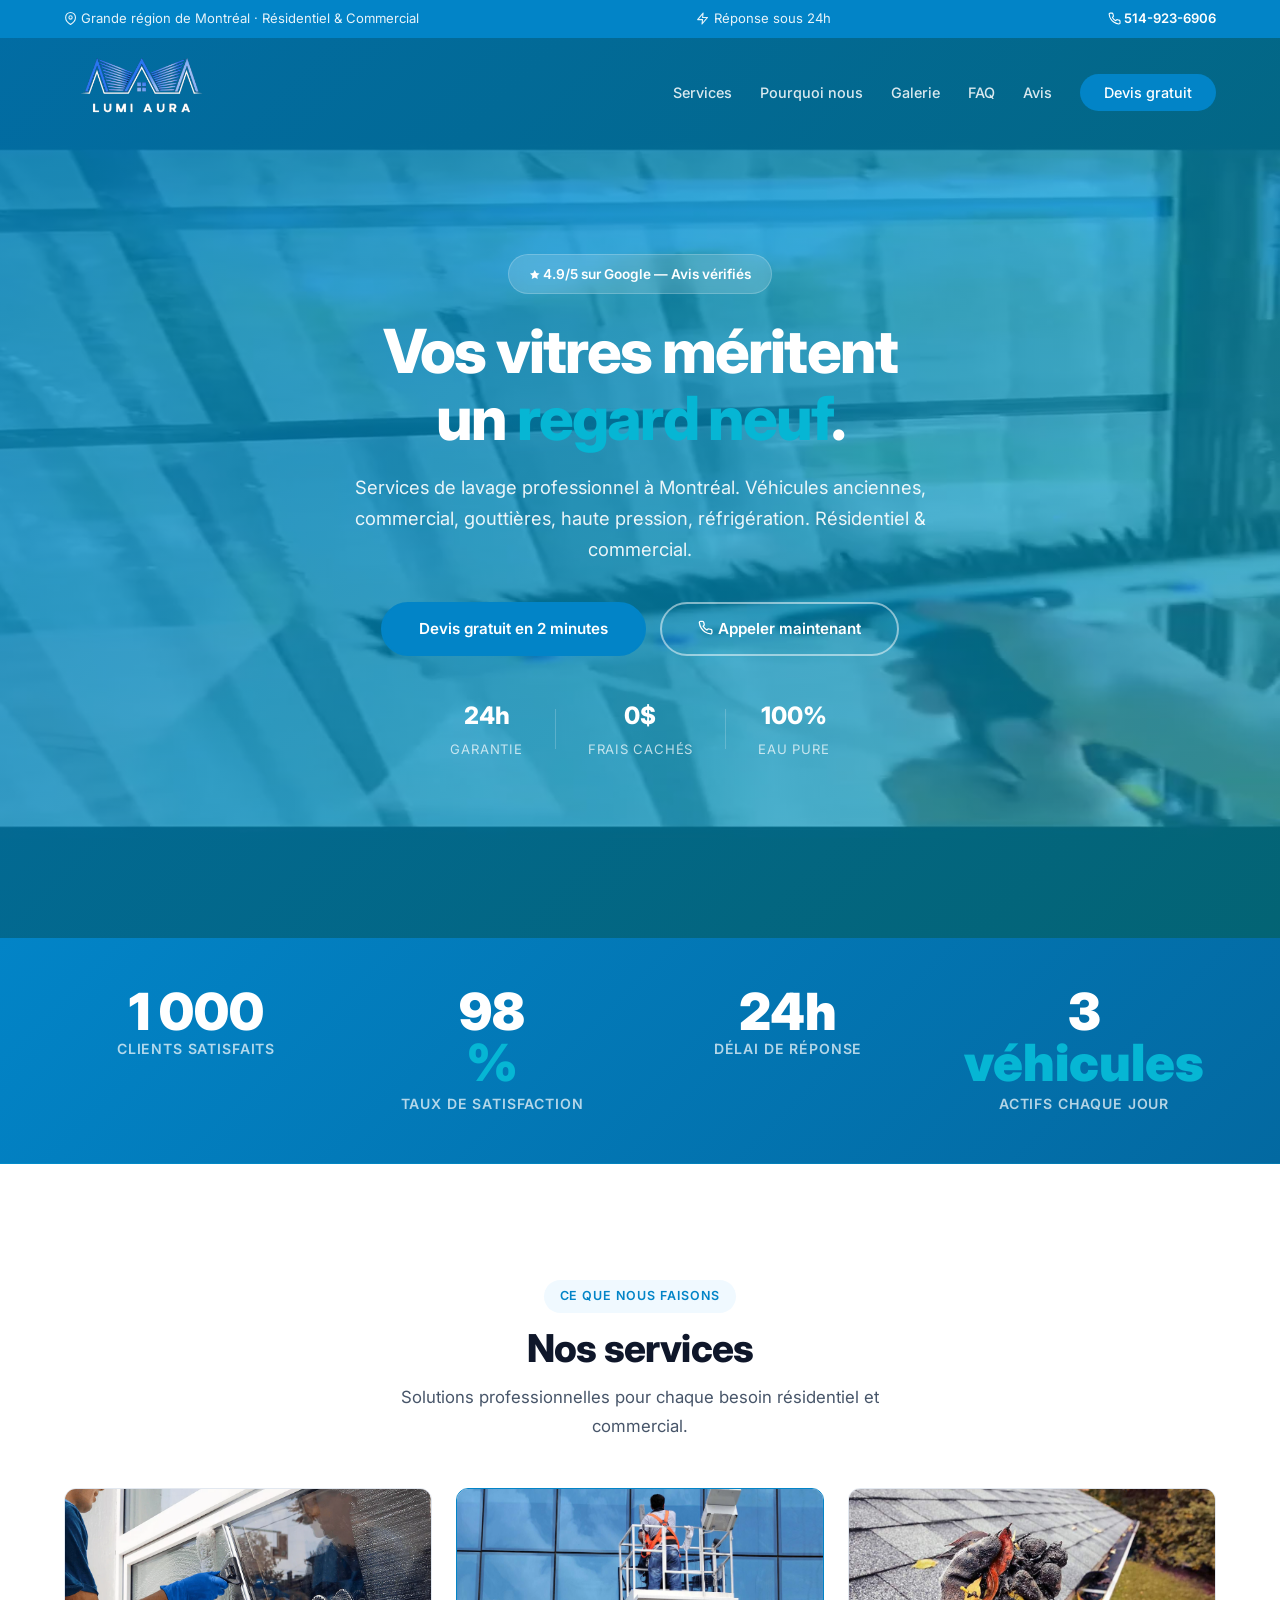
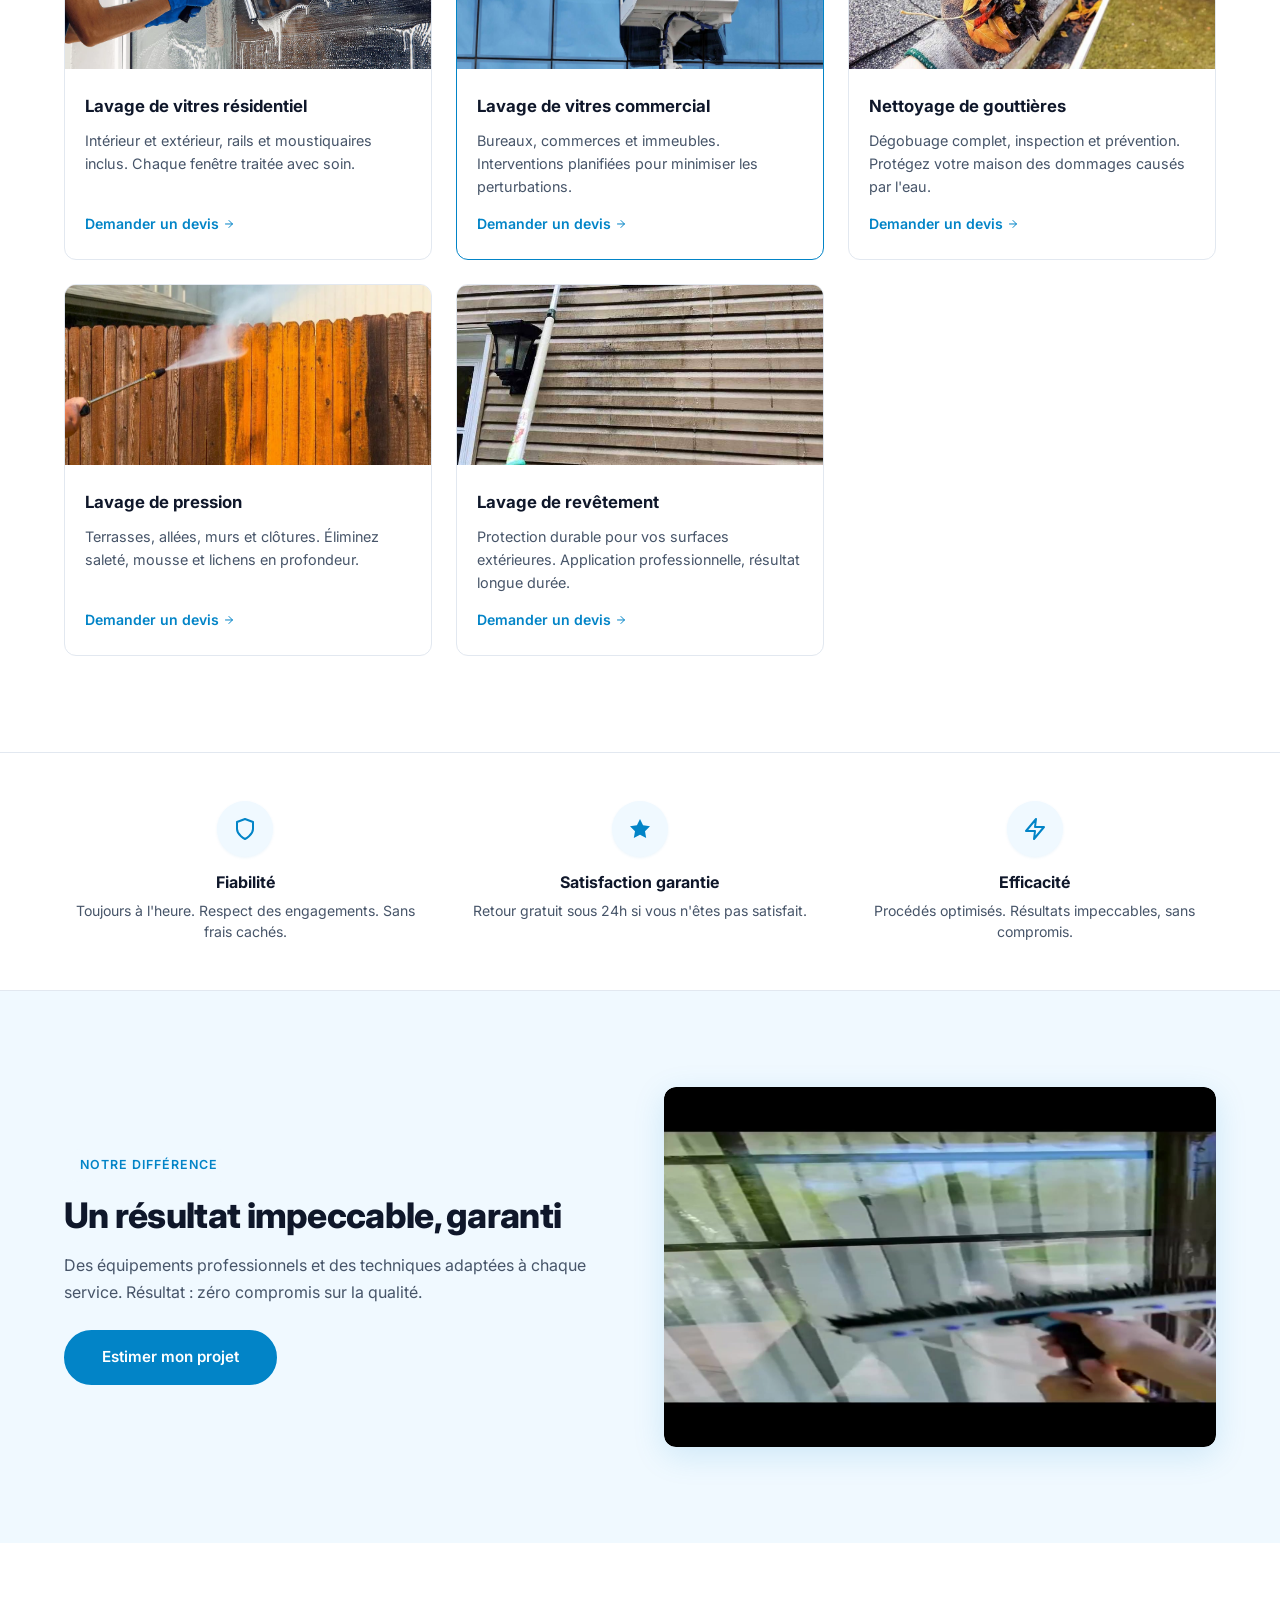
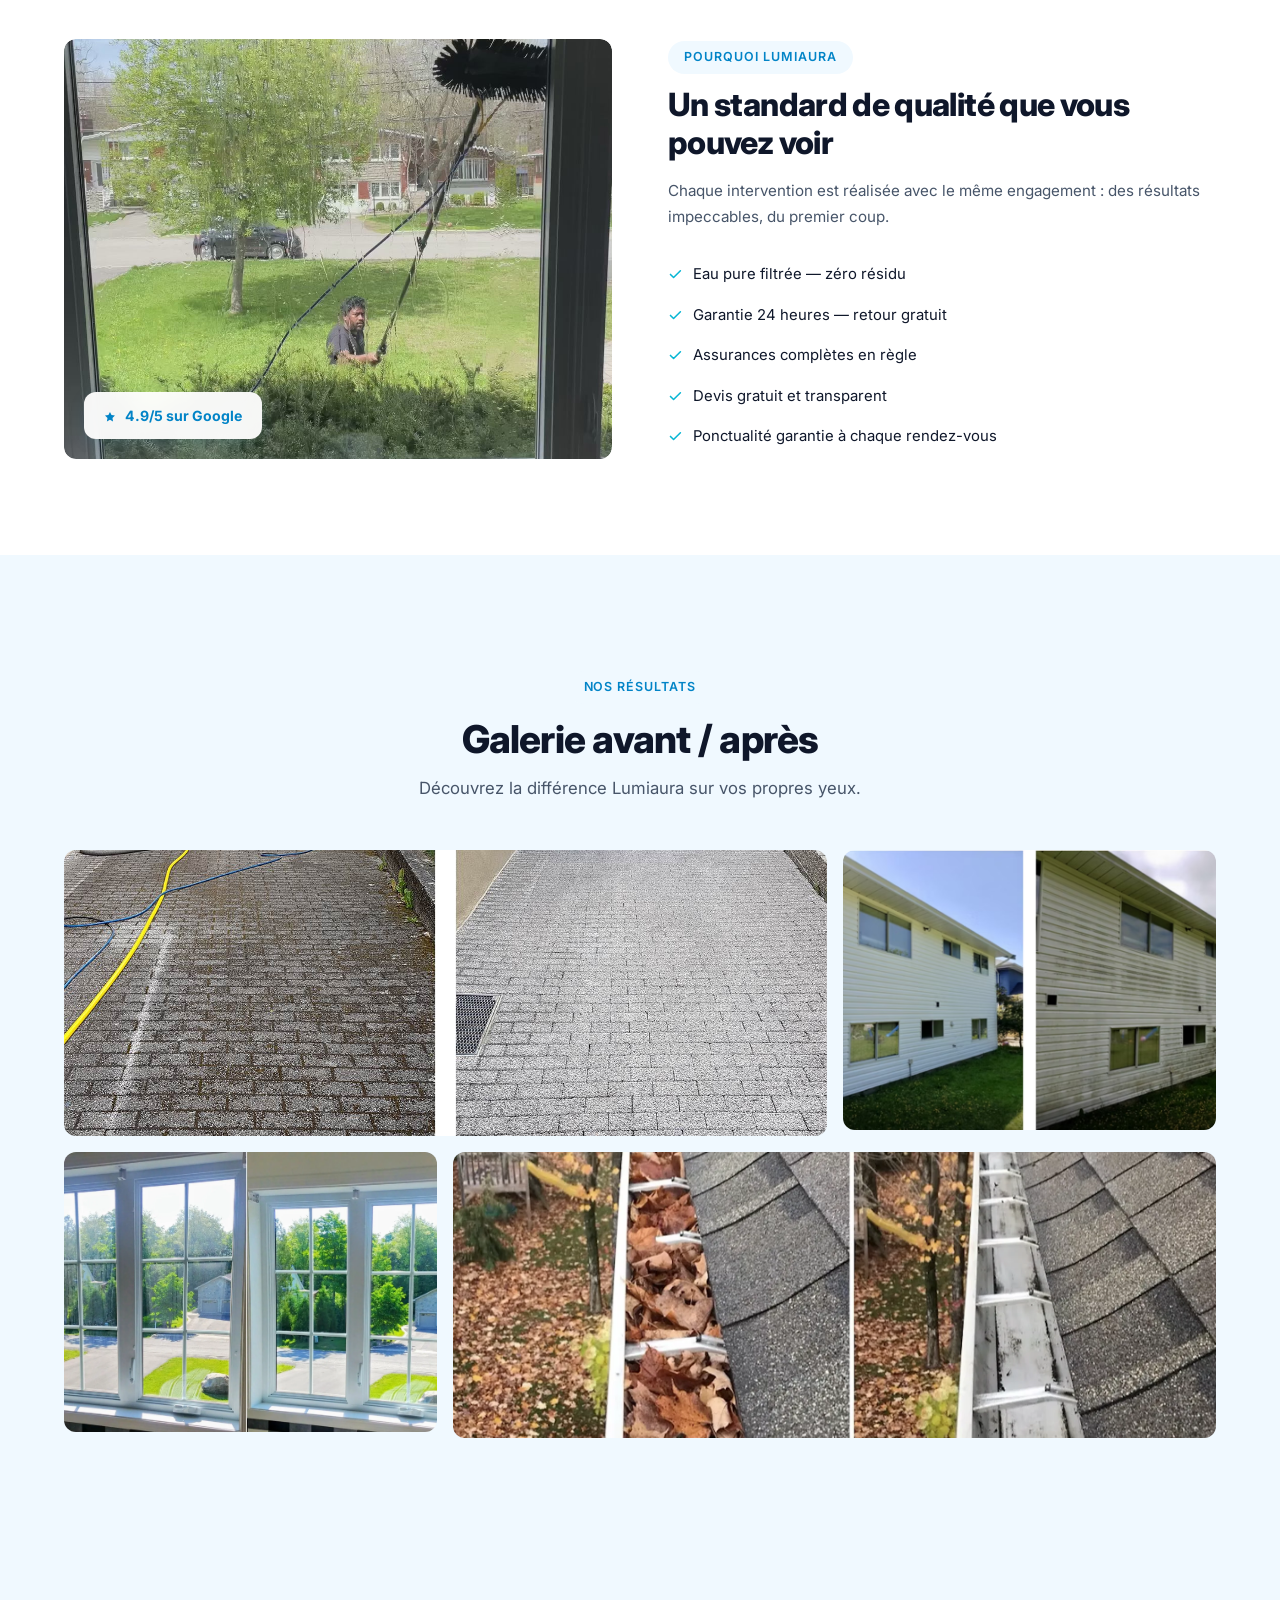
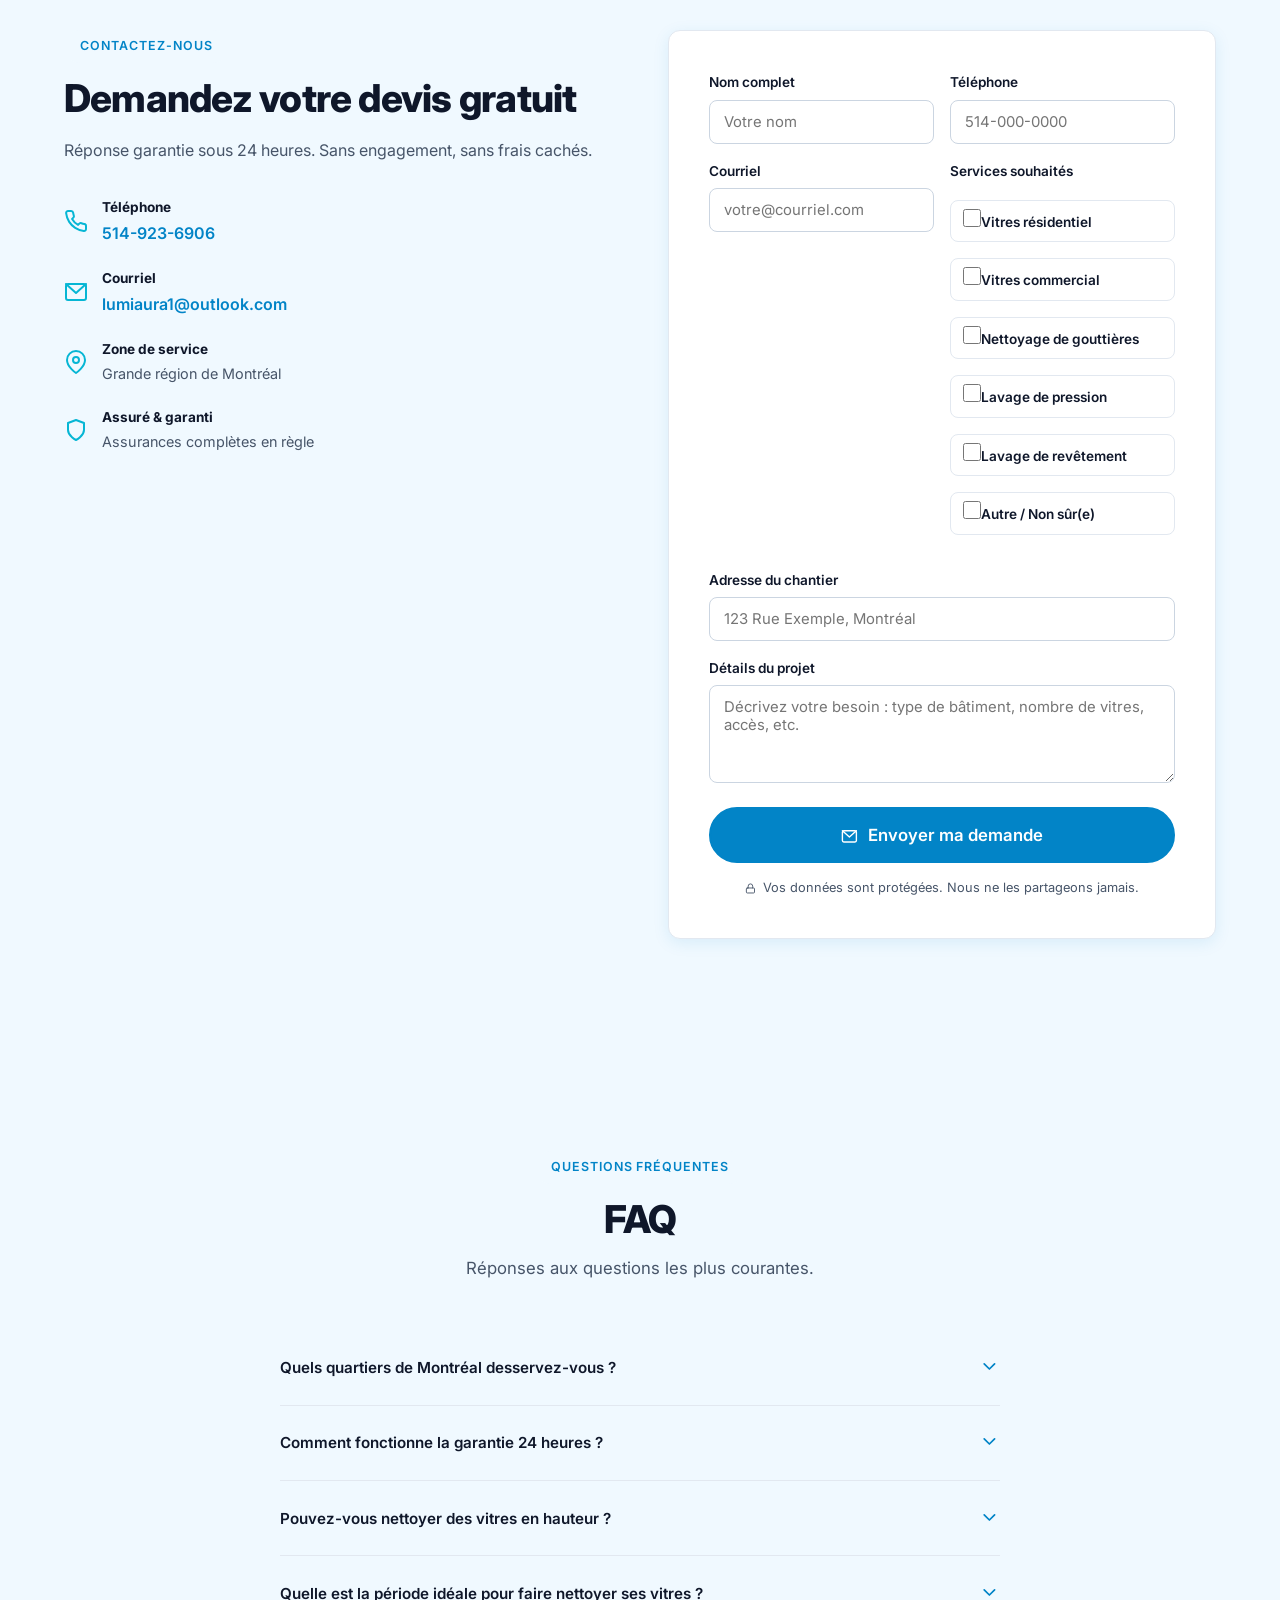
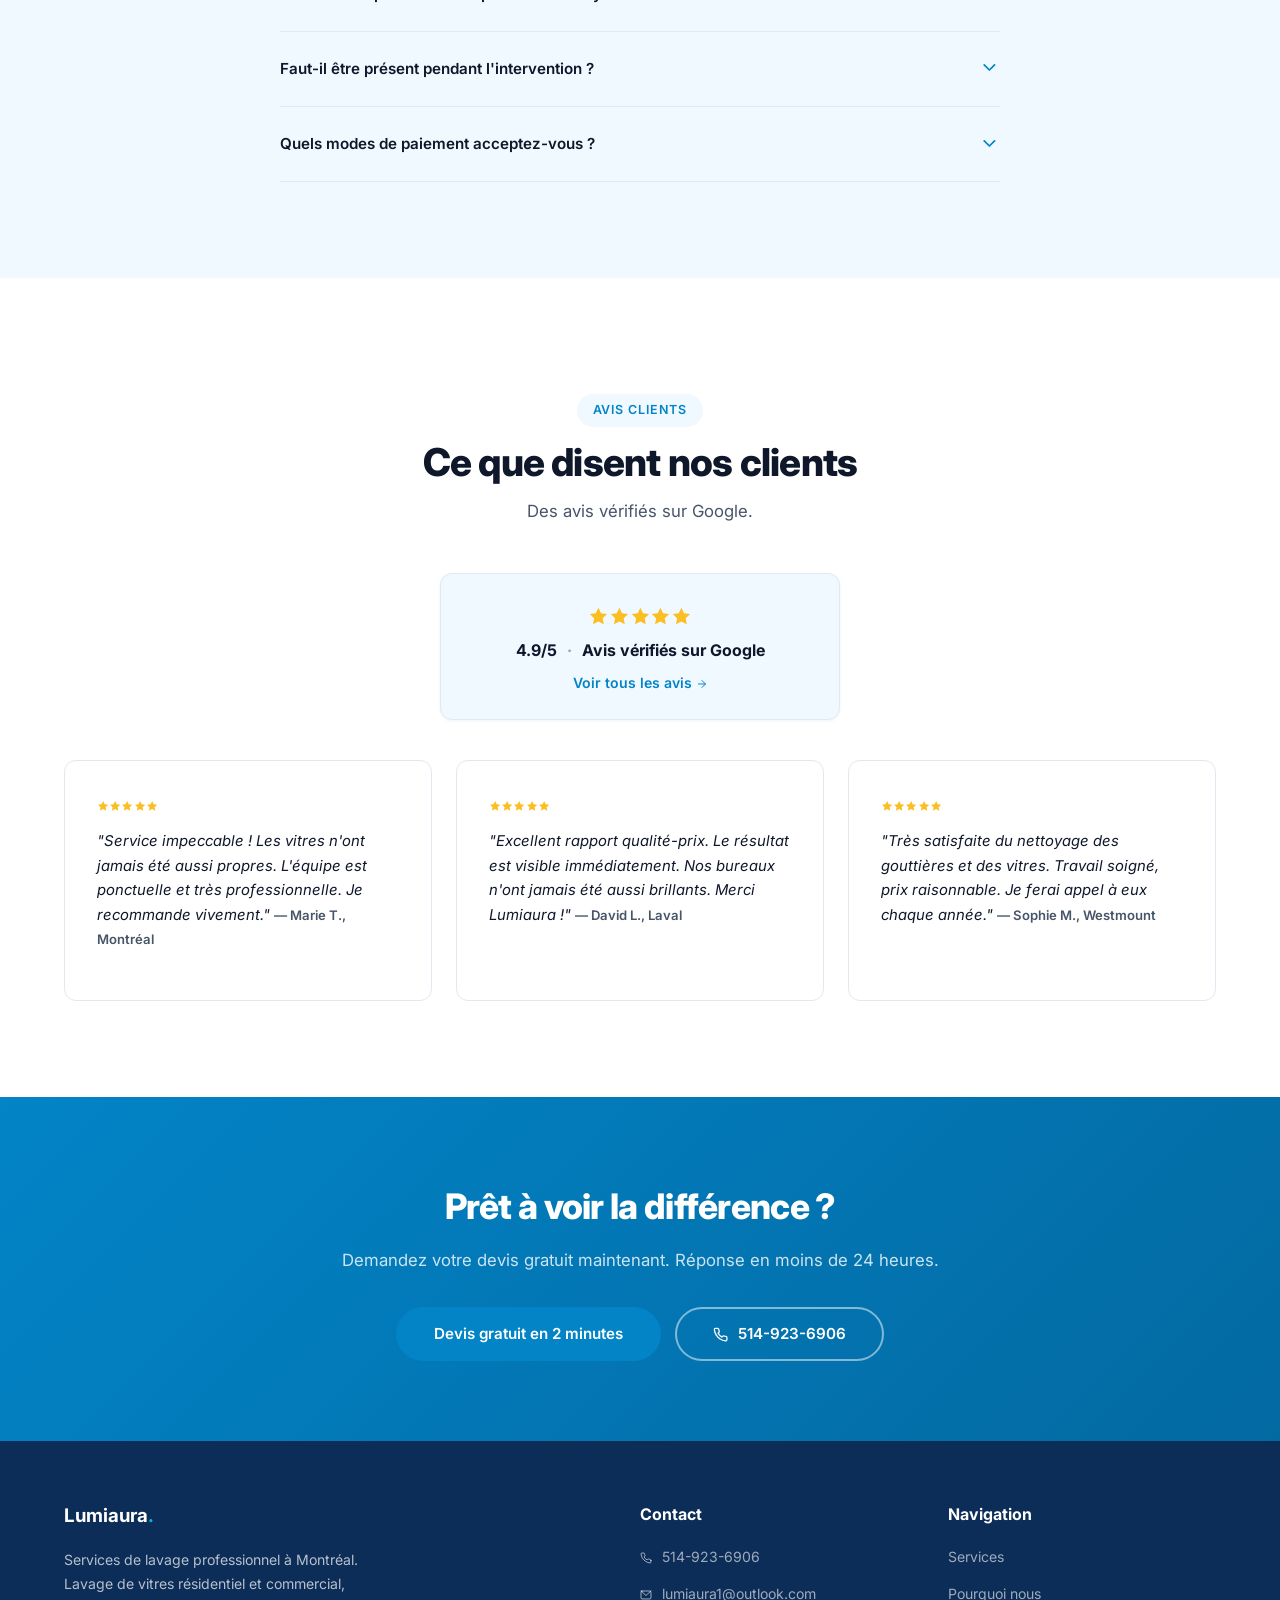
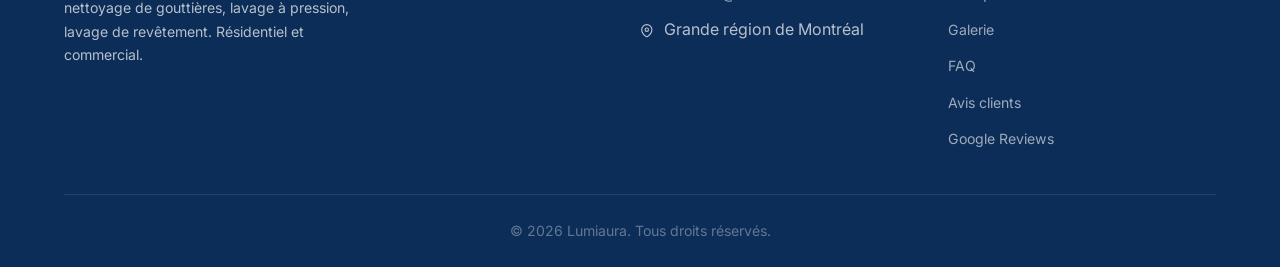
==== index.html @ d7652b9f "Version initiale du site Lumiaura - Site statique HTML/CSS/JS pour entreprise de lavage de vitres - " ====
<!DOCTYPE html>
<html lang="fr">
<head>
<meta charset="UTF-8">
<meta name="viewport" content="width=device-width,initial-scale=1.0">
<title>Lumiaura — Services de lavage professionnel | Montréal</title>
<meta name="description" content="Lumiaura: lavage de véhicules anciennes, véhicule commercial, nettoyage de gouttières, haute pression et réfrigération à Montréal. Devis gratuit. Garantie 24h.">
<link rel="canonical" href="https://lumiaura.ca/">
<meta property="og:title" content="Lumiaura — Services de lavage professionnel à Montréal">
<meta property="og:description" content="Véhicules anciennes, commercial, gouttières, haute pression, réfrigération. Devis gratuit.">
<meta property="og:type" content="website">
<meta property="og:url" content="https://lumiaura.ca/">
<link rel="preconnect" href="https://fonts.googleapis.com"><link rel="preconnect" href="https://fonts.gstatic.com" crossorigin>
<link href="https://fonts.googleapis.com/css2?family=Inter:wght@400;500;600;700;800;900&display=swap" rel="stylesheet">
<link rel="stylesheet" href="assets/css/style.css">
<script type="application/ld+json">{"@context":"https://schema.org","@type":"LocalBusiness","name":"Lumiaura","description":"Lavage de vitres, nettoyage gouttières, haute pression à Montréal.","url":"https://lumiaura.ca","telephone":"+1-514-923-6906","email":"lumiaura1@outlook.com","areaServed":{"@type":"City","name":"Montréal"},"priceRange":"$$","address":{"@type":"PostalAddress","addressLocality":"Montréal","addressRegion":"QC","addressCountry":"CA"}}</script>
</head>
<body>

<!-- Icons SVG sprite (hidden) -->
<svg xmlns="http://www.w3.org/2000/svg" style="display:none">
  <symbol id="icon-phone" viewBox="0 0 24 24" fill="none" stroke="currentColor" stroke-width="2" stroke-linecap="round" stroke-linejoin="round"><path d="M22 16.92v3a2 2 0 0 1-2.18 2 19.79 19.79 0 0 1-8.63-3.07 19.5 19.5 0 0 1-6-6 19.79 19.79 0 0 1-3.07-8.67A2 2 0 0 1 4.11 2h3a2 2 0 0 1 2 1.72 12.84 12.84 0 0 0 .7 2.81 2 2 0 0 1-.45 2.11L8.09 9.91a16 16 0 0 0 6 6l1.27-1.27a2 2 0 0 1 2.11-.45 12.84 12.84 0 0 0 2.81.7A2 2 0 0 1 22 16.92z"/></symbol>
  <symbol id="icon-map-pin" viewBox="0 0 24 24" fill="none" stroke="currentColor" stroke-width="2" stroke-linecap="round" stroke-linejoin="round"><path d="M21 10c0 7-9 13-9 13s-9-6-9-13a9 9 0 0 1 18 0z"/><circle cx="12" cy="10" r="3"/></symbol>
  <symbol id="icon-shield" viewBox="0 0 24 24" fill="none" stroke="currentColor" stroke-width="2" stroke-linecap="round" stroke-linejoin="round"><path d="M12 22s8-4 8-10V5l-8-3-8 3v7c0 6 8 10 8 10z"/></symbol>
  <symbol id="icon-star" viewBox="0 0 24 24" fill="currentColor" stroke="none"><polygon points="12 2 15.09 8.26 22 9.27 17 14.14 18.18 21.02 12 17.77 5.82 21.02 7 14.14 2 9.27 8.91 8.26 12 2"/></symbol>
  <symbol id="icon-star-outline" viewBox="0 0 24 24" fill="none" stroke="currentColor" stroke-width="2"><polygon points="12 2 15.09 8.26 22 9.27 17 14.14 18.18 21.02 12 17.77 5.82 21.02 7 14.14 2 9.27 8.91 8.26 12 2"/></symbol>
  <symbol id="icon-zap" viewBox="0 0 24 24" fill="none" stroke="currentColor" stroke-width="2" stroke-linecap="round" stroke-linejoin="round"><polygon points="13 2 3 14 12 14 11 22 21 10 12 10 13 2"/></symbol>
  <symbol id="icon-check" viewBox="0 0 24 24" fill="none" stroke="currentColor" stroke-width="2.5" stroke-linecap="round" stroke-linejoin="round"><polyline points="20 6 9 17 4 12"/></symbol>
  <symbol id="icon-window" viewBox="0 0 24 24" fill="none" stroke="currentColor" stroke-width="2" stroke-linecap="round" stroke-linejoin="round"><rect x="3" y="3" width="18" height="18" rx="2"/><line x1="3" y1="12" x2="21" y2="12"/><line x1="12" y1="3" x2="12" y2="21"/></symbol>
  <symbol id="icon-building" viewBox="0 0 24 24" fill="none" stroke="currentColor" stroke-width="2" stroke-linecap="round" stroke-linejoin="round"><rect x="4" y="2" width="16" height="20" rx="2"/><line x1="9" y1="6" x2="9" y2="6.01"/><line x1="15" y1="6" x2="15" y2="6.01"/><line x1="9" y1="10" x2="9" y2="10.01"/><line x1="15" y1="10" x2="15" y2="10.01"/><line x1="9" y1="14" x2="9" y2="14.01"/><line x1="15" y1="14" x2="15" y2="14.01"/><path d="M9 18h6"/></symbol>
  <symbol id="icon-home" viewBox="0 0 24 24" fill="none" stroke="currentColor" stroke-width="2" stroke-linecap="round" stroke-linejoin="round"><path d="M3 9l9-7 9 7v11a2 2 0 0 1-2 2H5a2 2 0 0 1-2-2z"/><polyline points="9 22 9 12 15 12 15 22"/></symbol>
  <symbol id="icon-droplet" viewBox="0 0 24 24" fill="none" stroke="currentColor" stroke-width="2" stroke-linecap="round" stroke-linejoin="round"><path d="M12 2.69l5.66 5.66a8 8 0 1 1-11.31 0z"/></symbol>
  <symbol id="icon-hammer" viewBox="0 0 24 24" fill="none" stroke="currentColor" stroke-width="2" stroke-linecap="round" stroke-linejoin="round"><path d="M15 12l-8.5 8.5c-.83.83-2.17.83-3 0 0 0 0 0 0 0a2.12 2.12 0 0 1 0-3L12 9"/><path d="M17.64 15c2.5-2.5 2.5-6.5 0-9s-6.5-2.5-9 0c-2.5 2.5-2.5 6.5 0 9l3-3"/><path d="M14 7l3 3"/></symbol>
  <symbol id="icon-car" viewBox="0 0 24 24" fill="none" stroke="currentColor" stroke-width="2" stroke-linecap="round" stroke-linejoin="round"><path d="M5 17h14M5 17a2 2 0 0 1-2-2V9a2 2 0 0 1 2-2h1l2-3h8l2 3h1a2 2 0 0 1 2 2v6a2 2 0 0 1-2 2M5 17l-1 2h1m14-2l1 2h-1"/><circle cx="7.5" cy="17" r="1.5"/><circle cx="16.5" cy="17" r="1.5"/></symbol>
  <symbol id="icon-mail" viewBox="0 0 24 24" fill="none" stroke="currentColor" stroke-width="2" stroke-linecap="round" stroke-linejoin="round"><rect x="2" y="4" width="20" height="16" rx="2"/><polyline points="22,4 12,13 2,4"/></symbol>
  <symbol id="icon-lock" viewBox="0 0 24 24" fill="none" stroke="currentColor" stroke-width="2" stroke-linecap="round" stroke-linejoin="round"><rect x="3" y="11" width="18" height="11" rx="2" ry="2"/><path d="M7 11V7a5 5 0 0 1 10 0v4"/></symbol>
  <symbol id="icon-chevron-down" viewBox="0 0 24 24" fill="none" stroke="currentColor" stroke-width="2" stroke-linecap="round" stroke-linejoin="round"><polyline points="6 9 12 15 18 9"/></symbol>
  <symbol id="icon-play" viewBox="0 0 24 24" fill="currentColor" stroke="none"><polygon points="5 3 19 12 5 21 5 3"/></symbol>
  <symbol id="icon-arrow-right" viewBox="0 0 24 24" fill="none" stroke="currentColor" stroke-width="2" stroke-linecap="round" stroke-linejoin="round"><line x1="5" y1="12" x2="19" y2="12"/><polyline points="12 5 19 12 12 19"/></symbol>
</svg>

<!-- Top Bar -->
<div class="top-bar">
<div class="container top-bar-inner">
<span><svg class="icon icon-sm"><use href="#icon-map-pin"/></svg> Grande région de Montréal · Résidentiel & Commercial</span>
<span><svg class="icon icon-sm"><use href="#icon-zap"/></svg> Réponse sous 24h</span>
<a href="tel:+15149236906" class="top-bar-phone"><svg class="icon icon-sm"><use href="#icon-phone"/></svg> 514-923-6906</a>
</div>
</div>

<!-- Navbar -->
<nav class="navbar" id="navbar">
<div class="container nav-inner">
<a href="#" class="logo"><img src="assets/images/logo.png" alt="Lumiaura" class="logo-img"></a>
<button class="nav-toggle" aria-label="Menu" id="navToggle"><span></span><span></span><span></span></button>
<ul class="nav-links" id="navLinks">
<li><a href="#services">Services</a></li>
<li><a href="#pourquoi">Pourquoi nous</a></li>
<li><a href="#galerie">Galerie</a></li>
<li><a href="#faq">FAQ</a></li>
<li><a href="#temoignages">Avis</a></li>
<li><a href="#contact" class="btn-nav">Devis gratuit</a></li>
</ul>
</div>
</nav>

<!-- Hero -->
<header class="hero">
<div class="hero-bg">
<video id="heroVideo" autoplay muted playsinline loop class="hero-video" preload="auto" poster="assets/images/work-showcase-poster.jpg">
<source src="assets/videos/work-showcase.mp4" type="video/mp4">
</video>
<div class="hero-gradient"></div>
<button class="hero-play-btn" id="heroPlayBtn" aria-label="Lire la vidéo"><svg class="icon icon-lg"><use href="#icon-play"/></svg></button>
</div>
<div class="container hero-content">
<div class="hero-badge"><svg class="icon icon-xs"><use href="#icon-star"/></svg> 4.9/5 sur Google — Avis vérifiés</div>
<h1>Vos vitres méritent<br>un <em>regard neuf</em>.</h1>
<p class="hero-sub">Services de lavage professionnel à Montréal. Véhicules anciennes, commercial, gouttières, haute pression, réfrigération. Résidentiel & commercial.</p>
<div class="hero-ctas">
<a href="#contact" class="btn btn-primary">Devis gratuit en 2 minutes</a>
<a href="tel:+15149236906" class="btn btn-outline-light"><svg class="icon icon-sm"><use href="#icon-phone"/></svg> Appeler maintenant</a>
</div>
<div class="hero-stats">
<div class="hero-stat"><strong>24h</strong><span>Garantie</span></div>
<div class="hero-stat-divider"></div>
<div class="hero-stat"><strong>0$</strong><span>Frais cachés</span></div>
<div class="hero-stat-divider"></div>
<div class="hero-stat"><strong>100%</strong><span>Eau pure</span></div>
</div>
</div>
</header>

<!-- Stats Bar -->
<section class="stats-bar">
<div class="container stats-grid">
<div class="stat-item">
<div class="stat-number" data-target="1000">0</div>
<div class="stat-label">Clients satisfaits</div>
</div>
<div class="stat-item">
<div class="stat-number" data-target="98">0</div>
<div class="stat-suffix">%</div>
<div class="stat-label">Taux de satisfaction</div>
</div>
<div class="stat-item">
<div class="stat-number stat-static">24h</div>
<div class="stat-label">Délai de réponse</div>
</div>
<div class="stat-item">
<div class="stat-number" data-target="3">0</div>
<div class="stat-suffix">véhicules</div>
<div class="stat-label">Actifs chaque jour</div>
</div>
</div>
</section>

<!-- Services -->
<section id="services" class="services">
<div class="container">
<div class="section-header">
<span class="section-tag">Ce que nous faisons</span>
<h2>Nos services</h2>
<p>Solutions professionnelles pour chaque besoin résidentiel et commercial.</p>
</div>
<div class="services-grid">

<div class="service-card">
<div class="service-img-wrap"><img src="assets/images/window-cleaning-residential.jpg" alt="Lavage de vitres résidentiel" loading="lazy"></div>
<div class="service-body">
<h3>Lavage de vitres résidentiel</h3>
<p>Intérieur et extérieur, rails et moustiquaires inclus. Chaque fenêtre traitée avec soin.</p>
<a href="#contact" class="service-link">Demander un devis <svg class="icon icon-xs"><use href="#icon-arrow-right"/></svg></a>
</div>
</div>

<div class="service-card featured">
<div class="service-img-wrap"><img src="assets/images/window-cleaning-commercial.jpg" alt="Lavage de vitres commercial" loading="lazy"></div>
<div class="service-body">
<h3>Lavage de vitres commercial</h3>
<p>Bureaux, commerces et immeubles. Interventions planifiées pour minimiser les perturbations.</p>
<a href="#contact" class="service-link">Demander un devis <svg class="icon icon-xs"><use href="#icon-arrow-right"/></svg></a>
</div>
</div>

<div class="service-card">
<div class="service-img-wrap"><img src="assets/images/gutter-cleaning.jpg" alt="Nettoyage de gouttières" loading="lazy"></div>
<div class="service-body">
<h3>Nettoyage de gouttières</h3>
<p>Dégobuage complet, inspection et prévention. Protégez votre maison des dommages causés par l'eau.</p>
<a href="#contact" class="service-link">Demander un devis <svg class="icon icon-xs"><use href="#icon-arrow-right"/></svg></a>
</div>
</div>

<div class="service-card">
<div class="service-img-wrap"><img src="assets/images/pressure-washing.jpg" alt="Lavage de pression" loading="lazy"></div>
<div class="service-body">
<h3>Lavage de pression</h3>
<p>Terrasses, allées, murs et clôtures. Éliminez saleté, mousse et lichens en profondeur.</p>
<a href="#contact" class="service-link">Demander un devis <svg class="icon icon-xs"><use href="#icon-arrow-right"/></svg></a>
</div>
</div>

<div class="service-card">
<div class="service-img-wrap"><img src="assets/images/siding-cleaning.jpg" alt="Lavage de revêtement" loading="lazy"></div>
<div class="service-body">
<h3>Lavage de revêtement</h3>
<p>Protection durable pour vos surfaces extérieures. Application professionnelle, résultat longue durée.</p>
<a href="#contact" class="service-link">Demander un devis <svg class="icon icon-xs"><use href="#icon-arrow-right"/></svg></a>
</div>
</div>

</div>
</div>
</section>

<!-- Trust Bar -->
<section class="trust-bar">
<div class="container trust-grid">
<div class="trust-item">
<div class="trust-icon-wrap"><svg class="icon icon-md"><use href="#icon-shield"/></svg></div>
<h3>Fiabilité</h3>
<p>Toujours à l'heure. Respect des engagements. Sans frais cachés.</p>
</div>
<div class="trust-item">
<div class="trust-icon-wrap"><svg class="icon icon-md"><use href="#icon-star"/></svg></div>
<h3>Satisfaction garantie</h3>
<p>Retour gratuit sous 24h si vous n'êtes pas satisfait.</p>
</div>
<div class="trust-item">
<div class="trust-icon-wrap"><svg class="icon icon-md"><use href="#icon-zap"/></svg></div>
<h3>Efficacité</h3>
<p>Procédés optimisés. Résultats impeccables, sans compromis.</p>
</div>
</div>
</section>

<!-- Video Break -->
<section class="video-break">
<div class="container video-break-inner">
<div class="video-break-text">
<span class="section-tag">Notre différence</span>
<h2>Un résultat impeccable, garanti</h2>
<p>Des équipements professionnels et des techniques adaptées à chaque service. Résultat : zéro compromis sur la qualité.</p>
<a href="#contact" class="btn btn-primary">Estimer mon projet</a>
</div>
<div class="video-break-media">
<video class="break-video" autoplay muted playsinline loop preload="auto" poster="assets/images/work-showcase-poster.jpg">
<source src="assets/videos/work-showcase.mp4" type="video/mp4">
</video>
</div>
</div>
</section>
<!-- Why Us -->
<section id="pourquoi" class="why-us">
<div class="container why-grid">
<div class="why-image-wrap">
<img src="assets/images/preview1.jpg" alt="Lumiaura - Lavage de vitres à Montréal" loading="lazy">
<div class="why-badge"><svg class="icon icon-xs" style="margin-right:6px"><use href="#icon-star"/></svg> 4.9/5 sur Google</div>
</div>
<div class="why-text">
<span class="section-tag">Pourquoi Lumiaura</span>
<h2>Un standard de qualité que vous pouvez voir</h2>
<p>Chaque intervention est réalisée avec le même engagement : des résultats impeccables, du premier coup.</p>
<ul class="why-list">
<li><svg class="icon icon-sm" style="color:var(--accent)"><use href="#icon-check"/></svg> Eau pure filtrée — zéro résidu</li>
<li><svg class="icon icon-sm" style="color:var(--accent)"><use href="#icon-check"/></svg> Garantie 24 heures — retour gratuit</li>
<li><svg class="icon icon-sm" style="color:var(--accent)"><use href="#icon-check"/></svg> Assurances complètes en règle</li>
<li><svg class="icon icon-sm" style="color:var(--accent)"><use href="#icon-check"/></svg> Devis gratuit et transparent</li>
<li><svg class="icon icon-sm" style="color:var(--accent)"><use href="#icon-check"/></svg> Ponctualité garantie à chaque rendez-vous</li>
</ul>
</div>
</div>
</section>
<!-- Gallery -->
<section id="galerie" class="gallery">
<div class="container">
<div class="section-header">
<span class="section-tag">Nos résultats</span>
<h2>Galerie avant / après</h2>
<p>Découvrez la différence Lumiaura sur vos propres yeux.</p>
</div>
<div class="gallery-grid">
<div class="gallery-item large"><img src="assets/images/gallery1.jpg" alt="Avant/Après - Lavage pression allée" loading="lazy"></div>
<div class="gallery-item"><img src="assets/images/gallery2.jpg" alt="Avant/Après - Lavage pression" loading="lazy"></div>
<div class="gallery-item"><img src="assets/images/gallery3.jpg" alt="Avant/Après - Lavage pression allée pavée" loading="lazy"></div>
<div class="gallery-item large"><img src="assets/images/gallery4.webp" alt="Avant/Après - Nettoyage gouttières" loading="lazy"></div>
</div>
</div>
</section>
<!-- Pricing removed — contact for quotes -->
<!-- Quote / Contact -->
<section id="contact" class="quote-section">
<div class="container quote-grid">
<div class="quote-info">
<span class="section-tag">Contactez-nous</span>
<h2>Demandez votre devis gratuit</h2>
<p>Réponse garantie sous 24 heures. Sans engagement, sans frais cachés.</p>
<div class="contact-details">
<div class="contact-item">
<svg class="icon icon-md" style="color:var(--accent)"><use href="#icon-phone"/></svg>
<div>
<strong>Téléphone</strong>
<a href="tel:+15149236906">514-923-6906</a>
</div>
</div>
<div class="contact-item">
<svg class="icon icon-md" style="color:var(--accent)"><use href="#icon-mail"/></svg>
<div>
<strong>Courriel</strong>
<a href="mailto:lumiaura1@outlook.com">lumiaura1@outlook.com</a>
</div>
</div>
<div class="contact-item">
<svg class="icon icon-md" style="color:var(--accent)"><use href="#icon-map-pin"/></svg>
<div>
<strong>Zone de service</strong>
<p>Grande région de Montréal</p>
</div>
</div>
<div class="contact-item">
<svg class="icon icon-md" style="color:var(--accent)"><use href="#icon-shield"/></svg>
<div>
<strong>Assuré &amp; garanti</strong>
<p>Assurances complètes en règle</p>
</div>
</div>
</div>
</div>

<div class="quote-form">
<form id="quoteForm">
<div style="display:none"><input type="text" name="_honey"></div>

<div class="form-row">
<div class="form-group">
<label for="name">Nom complet</label>
<input type="text" id="name" name="name" required placeholder="Votre nom">
</div>
<div class="form-group">
<label for="phone">Téléphone</label>
<input type="tel" id="phone" name="phone" required placeholder="514-000-0000">
</div>
</div>

<div class="form-row">
<div class="form-group">
<label for="email">Courriel</label>
<input type="email" id="email" name="email" required placeholder="votre@courriel.com">
</div>
<div class="form-group">
<label>Services souhaités</label>
<div class="checkbox-group">
<label class="checkbox-label"><input type="checkbox" name="service" value="Lavage de vitres résidentiel"><span>Vitres résidentiel</span></label>
<label class="checkbox-label"><input type="checkbox" name="service" value="Lavage de vitres commercial"><span>Vitres commercial</span></label>
<label class="checkbox-label"><input type="checkbox" name="service" value="Nettoyage de gouttières"><span>Nettoyage de gouttières</span></label>
<label class="checkbox-label"><input type="checkbox" name="service" value="Lavage de pression"><span>Lavage de pression</span></label>
<label class="checkbox-label"><input type="checkbox" name="service" value="Lavage de revêtement"><span>Lavage de revêtement</span></label>
<label class="checkbox-label"><input type="checkbox" name="service" value="Autre"><span>Autre / Non sûr(e)</span></label>
</div>
</div>
</div>

<div class="form-group full">
<label for="address">Adresse du chantier</label>
<input type="text" id="address" name="address" placeholder="123 Rue Exemple, Montréal">
</div>

<div class="form-group full">
<label for="message">Détails du projet</label>
<textarea id="message" name="message" rows="4" placeholder="Décrivez votre besoin : type de bâtiment, nombre de vitres, accès, etc."></textarea>
</div>

<div id="formPreview" class="form-preview" style="display:none;">
<h4>📋 Résumé de votre demande</h4>
<div id="previewContent"></div>
</div>
<button type="submit" class="btn btn-primary btn-full"><svg class="icon icon-sm" style="vertical-align:middle;margin-right:6px"><use href="#icon-mail"/></svg> Envoyer ma demande</button>
<p class="form-note"><svg class="icon icon-xs" style="vertical-align:middle;margin-right:4px"><use href="#icon-lock"/></svg> Vos données sont protégées. Nous ne les partageons jamais.</p>
</form>
</div>
</div>
</section>
<!-- FAQ -->
<section id="faq" class="faq-section">
<div class="container">
<div class="section-header">
<span class="section-tag">Questions fréquentes</span>
<h2>FAQ</h2>
<p>Réponses aux questions les plus courantes.</p>
</div>
<div class="faq-list">

<details class="faq-item">
<summary>Quels quartiers de Montréal desservez-vous ? <span class="faq-plus"><svg class="icon icon-sm"><use href="#icon-chevron-down"/></svg></span></summary>
<div class="faq-answer">Nous couvrons la grande région de Montréal, y compris l'île de Montréal, Laval, les Laurentides et le Sud-Ouest du Québec. Contactez-nous pour confirmer votre secteur.</div>
</details>

<details class="faq-item">
<summary>Comment fonctionne la garantie 24 heures ? <span class="faq-plus"><svg class="icon icon-sm"><use href="#icon-chevron-down"/></svg></span></summary>
<div class="faq-answer">Si vous n'êtes pas satisfait du résultat, contactez-nous dans les 24 heures suivant l'intervention. Nous revenons corriger gratuitement, sans question.</div>
</details>

<details class="faq-item">
<summary>Pouvez-vous nettoyer des vitres en hauteur ? <span class="faq-plus"><svg class="icon icon-sm"><use href="#icon-chevron-down"/></svg></span></summary>
<div class="faq-answer">Oui, nous sommes équipés pour les interventions en hauteur. Contactez-nous pour évaluer votre situation spécifique et obtenir un devis adapté.</div>
</details>

<details class="faq-item">
<summary>Quelle est la période idéale pour faire nettoyer ses vitres ? <span class="faq-plus"><svg class="icon icon-sm"><use href="#icon-chevron-down"/></svg></span></summary>
<div class="faq-answer">Le printemps (avril-mai) et l'automne (septembre-octobre) sont les périodes les plus demandées. Nous recommandons de réserver à l'avance pour obtenir un créneau qui vous convient.</div>
</details>

<details class="faq-item">
<summary>Faut-il être présent pendant l'intervention ? <span class="faq-plus"><svg class="icon icon-sm"><use href="#icon-chevron-down"/></svg></span></summary>
<div class="faq-answer">Pour les vitres extérieures, non. Pour le nettoyage intérieur, oui, afin de nous donner accès aux pièces à traiter. Nous adaptons nos horaires à votre emploi du temps.</div>
</details>

<details class="faq-item">
<summary>Quels modes de paiement acceptez-vous ? <span class="faq-plus"><svg class="icon icon-sm"><use href="#icon-chevron-down"/></svg></span></summary>
<div class="faq-answer">Nous acceptons les paiements par carte de crédit, Interac e-Transfer et chèque. Le paiement se fait après l'intervention, une fois que vous êtes satisfait.</div>
</details>

</div>
</div>
</section>
<!-- Testimonials -->
<section id="temoignages" class="testimonials">
<div class="container">
<div class="section-header">
<span class="section-tag">Avis clients</span>
<h2>Ce que disent nos clients</h2>
<p>Des avis vérifiés sur Google.</p>
</div>

<div class="google-rating-bar">
<div class="google-stars"><svg class="icon icon-sm" style="color:#fbbf24;vertical-align:middle"><use href="#icon-star"/></svg><svg class="icon icon-sm" style="color:#fbbf24;vertical-align:middle"><use href="#icon-star"/></svg><svg class="icon icon-sm" style="color:#fbbf24;vertical-align:middle"><use href="#icon-star"/></svg><svg class="icon icon-sm" style="color:#fbbf24;vertical-align:middle"><use href="#icon-star"/></svg><svg class="icon icon-sm" style="color:#fbbf24;vertical-align:middle"><use href="#icon-star"/></svg></div>
<div class="google-score">4.9/5 <span class="google-divider">·</span> Avis vérifiés sur Google</div>
<a href="https://maps.app.goo.gl/21ME8Xup1hRZbeRLA" target="_blank" rel="noopener" class="google-link">Voir tous les avis <svg class="icon icon-xs" style="vertical-align:middle"><use href="#icon-arrow-right"/></svg></a>
</div>

<div class="testimonials-grid">

<div class="testimonial-card">
<div class="stars"><svg class="icon icon-xs" style="color:#fbbf24;vertical-align:middle"><use href="#icon-star"/></svg><svg class="icon icon-xs" style="color:#fbbf24;vertical-align:middle"><use href="#icon-star"/></svg><svg class="icon icon-xs" style="color:#fbbf24;vertical-align:middle"><use href="#icon-star"/></svg><svg class="icon icon-xs" style="color:#fbbf24;vertical-align:middle"><use href="#icon-star"/></svg><svg class="icon icon-xs" style="color:#fbbf24;vertical-align:middle"><use href="#icon-star"/></svg></div>
<p>"Service impeccable ! Les vitres n'ont jamais été aussi propres. L'équipe est ponctuelle et très professionnelle. Je recommande vivement."
<span class="testimonial-author">— Marie T., Montréal</span></p>
</div>

<div class="testimonial-card">
<div class="stars"><svg class="icon icon-xs" style="color:#fbbf24;vertical-align:middle"><use href="#icon-star"/></svg><svg class="icon icon-xs" style="color:#fbbf24;vertical-align:middle"><use href="#icon-star"/></svg><svg class="icon icon-xs" style="color:#fbbf24;vertical-align:middle"><use href="#icon-star"/></svg><svg class="icon icon-xs" style="color:#fbbf24;vertical-align:middle"><use href="#icon-star"/></svg><svg class="icon icon-xs" style="color:#fbbf24;vertical-align:middle"><use href="#icon-star"/></svg></div>
<p>"Excellent rapport qualité-prix. Le résultat est visible immédiatement. Nos bureaux n'ont jamais été aussi brillants. Merci Lumiaura !"
<span class="testimonial-author">— David L., Laval</span></p>
</div>

<div class="testimonial-card">
<div class="stars"><svg class="icon icon-xs" style="color:#fbbf24;vertical-align:middle"><use href="#icon-star"/></svg><svg class="icon icon-xs" style="color:#fbbf24;vertical-align:middle"><use href="#icon-star"/></svg><svg class="icon icon-xs" style="color:#fbbf24;vertical-align:middle"><use href="#icon-star"/></svg><svg class="icon icon-xs" style="color:#fbbf24;vertical-align:middle"><use href="#icon-star"/></svg><svg class="icon icon-xs" style="color:#fbbf24;vertical-align:middle"><use href="#icon-star"/></svg></div>
<p>"Très satisfaite du nettoyage des gouttières et des vitres. Travail soigné, prix raisonnable. Je ferai appel à eux chaque année."
<span class="testimonial-author">— Sophie M., Westmount</span></p>
</div>

</div>
</div>
</section>
<!-- CTA Banner -->
<section class="cta-banner">
<div class="container cta-inner">
<h2>Prêt à voir la différence ?</h2>
<p>Demandez votre devis gratuit maintenant. Réponse en moins de 24 heures.</p>
<div class="cta-actions">
<a href="#contact" class="btn btn-primary">Devis gratuit en 2 minutes</a>
<a href="tel:+15149236906" class="btn btn-outline-light"><svg class="icon icon-sm" style="vertical-align:middle;margin-right:6px"><use href="#icon-phone"/></svg> 514-923-6906</a>
</div>
</div>
</section>
<!-- Footer -->
<footer class="footer">
<div class="container">
<div class="footer-grid">
<div class="footer-brand">
<h3>Lumiaura<span>.</span></h3>
<p>Services de lavage professionnel à Montréal. Lavage de vitres résidentiel et commercial, nettoyage de gouttières, lavage à pression, lavage de revêtement. Résidentiel et commercial.</p>
</div>
<div class="footer-contact">
<h4>Contact</h4>
<ul>
<li><a href="tel:+15149236906"><svg class="icon icon-xs" style="vertical-align:middle;margin-right:6px"><use href="#icon-phone"/></svg> 514-923-6906</a></li>
<li><a href="mailto:lumiaura1@outlook.com"><svg class="icon icon-xs" style="vertical-align:middle;margin-right:6px"><use href="#icon-mail"/></svg> lumiaura1@outlook.com</a></li>
<li><span><svg class="icon icon-xs" style="vertical-align:middle;margin-right:6px"><use href="#icon-map-pin"/></svg> Grande région de Montréal</span></li>
</ul>
</div>
<div class="footer-links">
<h4>Navigation</h4>
<ul>
<li><a href="#services">Services</a></li>
<li><a href="#pourquoi">Pourquoi nous</a></li>
<li><a href="#galerie">Galerie</a></li>
<li><a href="#faq">FAQ</a></li>
<li><a href="#temoignages">Avis clients</a></li>
<li><a href="https://maps.app.goo.gl/21ME8Xup1hRZbeRLA" target="_blank" rel="noopener">Google Reviews</a></li>
</ul>
</div>
</div>
<div class="footer-bottom">
<p>&copy; 2026 Lumiaura. Tous droits réservés.</p>
</div>
</div>
</footer>
<!-- JavaScript -->
<script>
(function(){var nav=document.getElementById('navbar');if(!nav)return;window.addEventListener('scroll',function(){nav.classList.toggle('scrolled',window.scrollY>50);});})();
(function(){var btn=document.getElementById('navToggle');var links=document.getElementById('navLinks');if(!btn||!links)return;btn.addEventListener('click',function(){links.classList.toggle('active');btn.classList.toggle('open');});links.querySelectorAll('a').forEach(function(a){a.addEventListener('click',function(){links.classList.remove('active');btn.classList.remove('open');});});})();
(function(){var v=document.getElementById('heroVideo');var btn=document.getElementById('heroPlayBtn');if(!v)return;v.loop=true;v.muted=true;function tryPlay(){return v.play().then(function(){if(btn)btn.classList.remove('visible');}).catch(function(){if(btn)btn.classList.add('visible');});}v.addEventListener('loadedmetadata',tryPlay);tryPlay();if(btn){btn.addEventListener('click',function(){v.muted=true;tryPlay();});}})();

// Force play all videos on mobile (iOS blocks autoplay sometimes)
(function(){document.addEventListener('touchstart',function(){document.querySelectorAll('video[autoplay]').forEach(function(v){v.play().catch(function(){});});},{once:true});})();
(function(){document.querySelectorAll('a[href^="#"]').forEach(function(a){a.addEventListener('click',function(e){var target=document.querySelector(this.getAttribute('href'));if(target){e.preventDefault();target.scrollIntoView({behavior:'smooth',block:'start'});}});});})();

// Animated counters
(function(){
  var stats = document.querySelectorAll('.stat-number[data-target]');
  if(!stats.length) return;
  var started = false;
  function animateCount(el){
    var target = parseInt(el.getAttribute('data-target'));
    var duration = 1500;
    var start = 0;
    var startTime = null;
    function step(timestamp){
      if(!startTime) startTime = timestamp;
      var progress = Math.min((timestamp - startTime) / duration, 1);
      var eased = 1 - Math.pow(1 - progress, 3);
      el.textContent = Math.floor(eased * target).toLocaleString('fr-CA');
      if(progress < 1) requestAnimationFrame(step);
      else el.textContent = target.toLocaleString('fr-CA');
    }
    requestAnimationFrame(step);
  }
  var observer = new IntersectionObserver(function(entries){
    entries.forEach(function(entry){
      if(entry.isIntersecting && !started){
        started = true;
        stats.forEach(function(s){ animateCount(s); });
      }
    });
  }, {threshold: 0.3});
  var section = document.querySelector('.stats-bar');
  if(section) observer.observe(section);
})();

// Live preview of form data
(function(){
  var form = document.getElementById('quoteForm');
  if(!form) return;
  var preview = document.getElementById('formPreview');
  var content = document.getElementById('previewContent');
  function updatePreview(){
    var name = document.getElementById('name').value;
    var phone = document.getElementById('phone').value;
    var email = document.getElementById('email').value;
    var address = document.getElementById('address').value;
    var message = document.getElementById('message').value;
    var services = [];
    document.querySelectorAll('input[name="service"]:checked').forEach(function(cb){ services.push(cb.value); });
    if(name || phone || email || address || services.length || message){
      preview.style.display = 'block';
      content.innerHTML = 
        '<div class="preview-row"><span class="preview-label">Nom</span><span class="preview-value">'+(name||'—')+'</span></div>'+
        '<div class="preview-row"><span class="preview-label">Téléphone</span><span class="preview-value">'+(phone||'—')+'</span></div>'+
        '<div class="preview-row"><span class="preview-label">Email</span><span class="preview-value">'+(email||'—')+'</span></div>'+
        '<div class="preview-row"><span class="preview-label">Adresse</span><span class="preview-value">'+(address||'—')+'</span></div>'+
        '<div class="preview-row"><span class="preview-label">Services</span><span class="preview-value">'+(services.join(', ')||'—')+'</span></div>'+
        '<div class="preview-row"><span class="preview-label">Détails</span><span class="preview-value">'+(message||'—')+'</span></div>';
    } else {
      preview.style.display = 'none';
    }
  }
  form.addEventListener('input', updatePreview);
  form.addEventListener('change', updatePreview);
})();

// Form submission → Email via Cloudflare Worker (Resend)
(function(){
  var form = document.getElementById('quoteForm');
  if(!form) return;
  form.addEventListener('submit', function(e){
    e.preventDefault();
    var btn = form.querySelector('button[type="submit"]');
    btn.textContent = 'Envoi en cours...';
    btn.disabled = true;
    var services = [];
    document.querySelectorAll('input[name="service"]:checked').forEach(function(cb){ services.push(cb.value); });
    if(!services.length){ alert('Veuillez sélectionner au moins un service.'); btn.disabled = false; btn.innerHTML = '<svg class="icon icon-sm" style="vertical-align:middle;margin-right:6px"><use href="#icon-mail"/></svg> Envoyer ma demande'; return; }
    var data = {
      name: document.getElementById('name').value,
      phone: document.getElementById('phone').value,
      email: document.getElementById('email').value,
      address: document.getElementById('address').value,
      service: services.join(', '),
      message: document.getElementById('message').value
    };
    fetch('https://lumi-form-handler.lumiaura1.workers.dev', {
      method: 'POST',
      headers: { 'Content-Type': 'application/json' },
      body: JSON.stringify(data)
    }).then(function(r){ return r.json(); }).then(function(res){
      if(res.success){
        btn.textContent = '✅ Envoyé avec succès!';
        setTimeout(function(){
          btn.innerHTML = '<svg class="icon icon-sm" style="vertical-align:middle;margin-right:6px"><use href="#icon-mail"/></svg> Envoyer ma demande';
          btn.disabled = false;
          form.reset();
        }, 3000);
      } else {
        throw new Error(res.error || 'Erreur inconnue');
      }
    }).catch(function(err){
      btn.textContent = '❌ Erreur, réessayez';
      setTimeout(function(){
        btn.innerHTML = '<svg class="icon icon-sm" style="vertical-align:middle;margin-right:6px"><use href="#icon-mail"/></svg> Envoyer ma demande';
        btn.disabled = false;
      }, 3000);
    });
  });
})();
</script>

</body>
</html>
---- assets/css/style.css ----
/* Lumiaura — Clean & Fresh Style Sheet v4 */
@import url('https://fonts.googleapis.com/css2?family=Inter:wght@400;500;600;700;800;900&display=swap');

*,*::before,*::after{box-sizing:border-box;margin:0;padding:0}
:root{
  --primary:#0284c7;
  --primary-dark:#0369a1;
  --accent:#06b6d4;
  --accent-hover:#0891b2;
  --light-bg:#f0f9ff;
  --white:#ffffff;
  --text-dark:#0f172a;
  --text-medium:#475569;
  --text-light:#94a3b8;
  --radius:12px;
  --shadow-sm:0 1px 3px rgba(2,132,199,.08);
  --shadow-md:0 4px 16px rgba(2,132,199,.1);
  --shadow-lg:0 8px 32px rgba(2,132,199,.15);
  --transition:all .25s ease;
}
html{scroll-behavior:smooth}
body{font-family:'Inter',system-ui,-apple-system,sans-serif;color:var(--text-dark);line-height:1.65;-webkit-font-smoothing:antialiased;background:var(--white)}
.container{max-width:1200px;margin:0 auto;padding:0 24px}
a{text-decoration:none;color:inherit;transition:var(--transition)}
ul{list-style:none}
img,video{max-width:100%;height:auto;display:block}

.btn{display:inline-block;padding:16px 36px;border-radius:50px;font-weight:600;font-size:.95rem;cursor:pointer;transition:var(--transition);border:2px solid transparent;text-align:center;font-family:inherit;line-height:1.2}
.btn-primary{background:var(--primary);color:#fff;border-color:var(--primary)}.btn-primary:hover{background:var(--primary-dark);border-color:var(--primary-dark);transform:translateY(-2px);box-shadow:0 4px 16px rgba(2,132,199,.3)}
.btn-outline-light{background:transparent;color:#fff;border-color:rgba(255,255,255,.5)}.btn-outline-light:hover{background:#fff;color:var(--primary);border-color:#fff}
.btn-outline-dark{background:transparent;color:var(--text-dark);border-color:var(--text-dark)}.btn-outline-dark:hover{background:var(--text-dark);color:#fff}
.btn-full{width:100%;padding:16px;font-size:1.05rem}

.top-bar{background:var(--primary);color:rgba(255,255,255,.9);font-size:.82rem;padding:8px 0;position:relative;left:0;right:0;z-index:1001}
.top-bar-inner{display:flex;justify-content:space-between;align-items:center}
.top-bar-phone{color:#fff;font-weight:600}.top-bar-phone:hover{color:var(--accent)}

.navbar{position:fixed;top:0;left:0;right:0;z-index:1000;padding:14px 0;transition:var(--transition);background:transparent}
.navbar.scrolled{top:0;background:rgba(255,255,255,.95);backdrop-filter:blur(12px);box-shadow:0 1px 8px rgba(2,132,199,.08);padding:8px 0;border-bottom:1px solid #e2e8f0}.navbar.scrolled .nav-links a{color:var(--text-medium)}.navbar.scrolled .nav-links a:hover{color:var(--primary)}.navbar.scrolled .nav-toggle span{background:var(--text-dark)}
.nav-inner{display:flex;align-items:center;justify-content:space-between}
.logo{font-size:0}
.logo-img{height:156px;width:auto;border-radius:6px}
.nav-links{display:flex;gap:28px;align-items:center}
.nav-links a{color:rgba(255,255,255,.85);font-weight:500;font-size:.9rem}.nav-links a:hover{color:#fff}
.btn-nav{background:var(--primary)!important;color:#fff!important;padding:10px 24px;border-radius:50px;font-weight:600}.btn-nav:hover{background:var(--primary-dark)!important;transform:translateY(-1px)}
.nav-toggle{display:none;background:none;border:none;cursor:pointer;padding:8px}
.nav-toggle span{display:block;width:24px;height:2px;background:#fff;margin:5px 0;transition:.3s;border-radius:2px}

.hero{position:relative;min-height:100vh;display:flex;align-items:center;overflow:hidden;padding-top:120px;padding-bottom:80px}
.hero-bg{position:absolute;inset:0;z-index:0}
.hero-bg img,.hero-video{width:100%;height:100%;object-fit:cover}
.hero-video{position:absolute;inset:0}
.hero-gradient{position:absolute;inset:0;background:linear-gradient(135deg,rgba(2,132,199,.82) 0%,rgba(6,182,212,.55) 100%)}
.hero-content{position:relative;z-index:2;text-align:center;color:#fff;max-width:800px;margin:0 auto;padding:40px 20px}
.hero-badge{display:inline-block;background:rgba(255,255,255,.15);backdrop-filter:blur(8px);padding:8px 20px;border-radius:50px;font-size:.85rem;font-weight:600;margin-bottom:24px;border:1px solid rgba(255,255,255,.2)}
.hero h1{font-size:clamp(2.4rem,5.5vw,3.8rem);font-weight:800;line-height:1.1;margin-bottom:20px;letter-spacing:-.03em}
.hero h1 em{font-style:normal;color:var(--accent)}
.hero-sub{font-size:clamp(1rem,2vw,1.15rem);opacity:.9;margin-bottom:36px;font-weight:400;line-height:1.7;max-width:600px;margin-left:auto;margin-right:auto}
.hero-ctas{display:flex;gap:14px;justify-content:center;flex-wrap:wrap;margin-bottom:40px}
.hero-stats{display:flex;gap:32px;justify-content:center;align-items:center;flex-wrap:wrap}
.hero-stat{text-align:center}.hero-stat strong{display:block;font-size:1.5rem;font-weight:800;color:#fff}.hero-stat span{font-size:.82rem;opacity:.7;text-transform:uppercase;letter-spacing:.06em}
.hero-stat-divider{width:1px;height:40px;background:rgba(255,255,255,.2)}

.trust-bar{padding:48px 0;background:var(--white);border-top:1px solid #e2e8f0;border-bottom:1px solid #e2e8f0}
.trust-grid{display:grid;grid-template-columns:repeat(3,1fr);gap:32px;text-align:center}
.trust-icon-wrap{width:56px;height:56px;margin:0 auto 12px;background:var(--light-bg);border-radius:50%;display:flex;align-items:center;justify-content:center;font-size:1.5rem;color:var(--primary);box-shadow:var(--shadow-sm)}
.trust-item h3{font-size:1rem;font-weight:700;color:var(--text-dark);margin-bottom:4px}
.trust-item p{color:var(--text-medium);font-size:.88rem;line-height:1.5}

.stats-bar{padding:48px 0;background:linear-gradient(135deg, var(--primary) 0%, #0369a1 100%);border-bottom:1px solid rgba(6,182,212,.15)}
.stats-grid{display:grid;grid-template-columns:repeat(4, 1fr);gap:32px;text-align:center}
.stat-item{position:relative;}
.stat-number{font-size:clamp(2.2rem, 4vw, 3.2rem);font-weight:900;color:#fff;line-height:1;margin-bottom:4px;display:inline}
.stat-suffix{font-size:clamp(2.2rem, 4vw, 3.2rem);font-weight:900;color:var(--accent);line-height:1;margin-bottom:4px}
.stat-label{font-size:.88rem;color:rgba(255,255,255,.7);text-transform:uppercase;letter-spacing:.06em;font-weight:600}
@media(max-width:768px){.stats-grid{grid-template-columns:repeat(2,1fr);gap:24px}}

.section-header{text-align:center;margin-bottom:48px;padding-top:20px}
.section-tag{display:inline-block;background:var(--light-bg);color:var(--primary);padding:6px 16px;border-radius:50px;font-size:.78rem;font-weight:600;text-transform:uppercase;letter-spacing:.08em;margin-bottom:12px}
.section-header h2{font-size:clamp(1.8rem,3.5vw,2.4rem);color:var(--text-dark);margin-bottom:12px;font-weight:800;letter-spacing:-.02em;line-height:1.2}
.section-header p{color:var(--text-medium);font-size:1.05rem;max-width:560px;margin:0 auto;line-height:1.7}

.services{padding:96px 0;background:var(--white)}
.services-grid{display:grid;grid-template-columns:repeat(3,1fr);gap:24px}
@media(min-width:900px){.services-grid{grid-template-columns:repeat(3,1fr)}}
@media(max-width:899px) and (min-width:600px){.services-grid{grid-template-columns:repeat(2,1fr)}}
.service-card{padding:0;border-radius:var(--radius);border:1px solid #e2e8f0;transition:var(--transition);background:var(--white);position:relative;overflow:hidden;display:flex;flex-direction:column}
.service-card::before{content:'';position:absolute;top:0;left:0;right:0;height:3px;background:var(--primary);transform:scaleX(0);transition:transform .3s ease;transform-origin:left;z-index:2}
.service-card:hover::before{transform:scaleX(1)}
.service-card:hover{border-color:var(--primary);transform:translateY(-4px);box-shadow:var(--shadow-lg)}
.service-card.featured{border-color:var(--primary)}
.service-img-wrap{width:100%;height:180px;overflow:hidden;flex-shrink:0}
.service-img-wrap img{width:100%;height:100%;object-fit:cover;transition:transform .4s ease}
.service-card:hover .service-img-wrap img{transform:scale(1.05)}
.service-body{padding:24px 20px;display:flex;flex-direction:column;flex:1}
.service-icon-wrap{width:52px;height:52px;margin-bottom:16px;background:var(--light-bg);border-radius:var(--radius);display:flex;align-items:center;justify-content:center;font-size:1.5rem;color:var(--primary)}
.service-card h3{font-size:1.05rem;font-weight:700;color:var(--text-dark);margin-bottom:8px}
.service-card p{color:var(--text-medium);font-size:.9rem;line-height:1.6;margin-bottom:14px;flex:1}
.service-link{color:var(--primary);font-weight:600;font-size:.88rem;display:inline-flex;align-items:center;gap:4px}.service-link:hover{gap:8px}

.video-break{padding:96px 0;background:var(--light-bg)}
.video-break-inner{display:grid;grid-template-columns:1fr 1fr;gap:48px;align-items:center}
.video-break-text .section-tag{margin-bottom:12px;display:inline-block}
.video-break-text h2{font-size:clamp(1.6rem,3vw,2.2rem);font-weight:800;color:var(--text-dark);margin-bottom:16px;letter-spacing:-.02em;line-height:1.2}
.video-break-text p{color:var(--text-medium);font-size:1rem;line-height:1.7;margin-bottom:24px}
.video-break-media{border-radius:var(--radius);overflow:hidden;box-shadow:var(--shadow-lg)}
.break-video{width:100%;height:360px;object-fit:cover;border-radius:var(--radius)}

.why-us{padding:96px 0;background:var(--white)}
.why-grid{display:grid;grid-template-columns:1fr 1fr;gap:56px;align-items:center}
.why-image-wrap{position:relative;border-radius:var(--radius);overflow:hidden}
.why-image-wrap img{width:100%;height:420px;object-fit:cover;border-radius:var(--radius)}
.why-badge{position:absolute;bottom:20px;left:20px;background:rgba(255,255,255,.95);backdrop-filter:blur(8px);padding:12px 20px;border-radius:var(--radius);font-weight:700;font-size:.88rem;color:var(--primary);box-shadow:var(--shadow-md)}
.why-text .section-tag{display:inline-block;margin-bottom:12px}
.why-text h2{font-size:clamp(1.5rem,3vw,2rem);font-weight:800;color:var(--text-dark);margin-bottom:16px;letter-spacing:-.02em;line-height:1.2}
.why-text>p{color:var(--text-medium);font-size:.95rem;line-height:1.7;margin-bottom:24px}
.why-list li{padding:8px 0;font-size:.93rem;color:var(--text-dark);display:flex;align-items:center;gap:10px}
.check{color:var(--primary);font-weight:800;font-size:1.1rem}

.gallery{padding:96px 0;background:var(--light-bg)}
.gallery-grid{display:grid;grid-template-columns:repeat(3,1fr);gap:16px}
.gallery-item{border-radius:var(--radius);overflow:hidden;aspect-ratio:4/3}
.gallery-item img,.gallery-item video{width:100%;height:100%;object-fit:cover;transition:transform .5s ease}
.gallery-item:hover img,.gallery-item:hover video{transform:scale(1.05)}
.gallery-item.large{grid-column:span 2;aspect-ratio:8/3}

.pricing-section{padding:96px 0;background:var(--white)}
.pricing-grid{display:grid;grid-template-columns:repeat(3,1fr);gap:24px;max-width:960px;margin:0 auto}
.pricing-card{padding:40px 28px;border-radius:var(--radius);text-align:center;border:1px solid #e2e8f0;background:var(--white);transition:var(--transition)}
.pricing-card:hover{transform:translateY(-4px);box-shadow:var(--shadow-lg)}
.pricing-card.featured{border:2px solid var(--primary);background:linear-gradient(180deg,var(--primary),#0369a1);color:#fff;position:relative;transform:scale(1.05)}
.pricing-card.featured:hover{transform:scale(1.05) translateY(-4px);box-shadow:var(--shadow-lg)}
.pricing-popular{position:absolute;top:-12px;left:50%;transform:translateX(-50%);background:var(--accent);color:#fff;padding:4px 16px;border-radius:50px;font-size:.78rem;font-weight:700;text-transform:uppercase;letter-spacing:.05em}
.pricing-label{font-size:.9rem;font-weight:600;color:var(--text-medium);margin-bottom:12px;text-transform:uppercase;letter-spacing:.04em}
.pricing-card.featured .pricing-label{color:rgba(255,255,255,.7)}
.price{font-size:3rem;font-weight:900;color:var(--primary);margin-bottom:16px;letter-spacing:-.03em;line-height:1}
.pricing-card.featured .price{color:#fff}
.price span{font-size:.95rem;font-weight:400;color:var(--text-light)}
.pricing-card.featured .price span{color:rgba(255,255,255,.6)}
.pricing-features{text-align:left;margin-bottom:24px}
.pricing-features li{padding:8px 0;font-size:.9rem;color:var(--text-medium);border-bottom:1px solid #e2e8f0;display:flex;align-items:center;gap:8px}
.pricing-features li::before{content:'\2713';color:var(--primary);font-weight:700}
.pricing-card.featured .pricing-features li{color:rgba(255,255,255,.8);border-color:rgba(255,255,255,.1)}
.pricing-note{text-align:center;margin-top:32px;color:var(--text-medium);font-size:.9rem}

.quote-section{padding:96px 0;background:var(--light-bg)}
.quote-grid{display:grid;grid-template-columns:1fr 1fr;gap:56px;align-items:start}
.quote-info .section-tag{display:inline-block;margin-bottom:12px}
.quote-info h2{font-size:clamp(1.8rem,3vw,2.4rem);font-weight:800;color:var(--text-dark);margin-bottom:16px;letter-spacing:-.02em;line-height:1.2}
.quote-info>p{color:var(--text-medium);font-size:1rem;line-height:1.7;margin-bottom:32px}
.contact-details{display:flex;flex-direction:column;gap:20px}
.contact-item{display:flex;align-items:center;gap:14px}
.contact-item>span{font-size:1.3rem;width:40px;text-align:center}
.contact-item strong{display:block;font-size:.85rem;color:var(--text-dark);margin-bottom:2px}
.contact-item a{color:var(--primary);font-weight:600}.contact-item a:hover{color:var(--primary-dark)}
.contact-item p{color:var(--text-medium);font-size:.9rem;margin:0}
.quote-form{background:var(--white);padding:40px;border-radius:var(--radius);box-shadow:var(--shadow-md);border:1px solid #e2e8f0}
.form-row{display:grid;grid-template-columns:1fr 1fr;gap:16px}
.form-group{margin-bottom:16px}.form-group.full{grid-column:1/-1}
.form-group label{display:block;font-weight:600;margin-bottom:6px;font-size:.85rem;color:var(--text-dark)}
.form-group input,.form-group select,.form-group textarea{width:100%;padding:12px 14px;border:1px solid #cbd5e1;border-radius:8px;font-size:.93rem;font-family:inherit;background:#fff;transition:border-color .2s;color:var(--text-dark)}
.form-group input:focus,.form-group select:focus,.form-group textarea:focus{outline:none;border-color:var(--primary);box-shadow:0 0 0 3px rgba(2,132,199,.12)}
.form-note{text-align:center;margin-top:14px;color:var(--text-medium);font-size:.8rem}

.checkbox-group{display:flex;flex-direction:column;gap:10px;padding:12px 0}
.checkbox-label{display:flex;align-items:center;gap:10px;cursor:pointer;font-size:.93rem;color:var(--text-dark);padding:8px 12px;border-radius:8px;border:1px solid #e2e8f0;transition:var(--transition)}
.checkbox-label:hover{border-color:var(--primary);background:rgba(2,132,199,.04)}
.checkbox-label input[type="checkbox"]{width:18px;height:18px;accent-color:var(--primary);cursor:pointer;flex-shrink:0}
.checkbox-label input[type="checkbox"]:checked + span{color:var(--primary);font-weight:600}
.checkbox-label:has(input:checked){border-color:var(--primary);background:rgba(2,132,199,.06)}

.form-preview{margin:20px 0;padding:20px;background:rgba(2,132,199,.04);border:1px solid var(--primary);border-radius:var(--radius)}
.form-preview h4{color:var(--primary);margin-bottom:12px;font-size:.95rem}
.form-preview .preview-row{display:flex;justify-content:space-between;padding:6px 0;border-bottom:1px solid #e2e8f0;font-size:.88rem}
.form-preview .preview-row:last-child{border-bottom:none}
.form-preview .preview-label{color:var(--text-medium);font-weight:600}
.form-preview .preview-value{color:var(--text-dark);text-align:right;max-width:60%}

.faq-section{padding:96px 0;background:var(--light-bg)}
.faq-list{max-width:720px;margin:0 auto}
.faq-item{border-bottom:1px solid #e2e8f0}
.faq-item summary{padding:20px 0;font-weight:600;cursor:pointer;font-size:.95rem;color:var(--text-dark);list-style:none;display:flex;justify-content:space-between;align-items:center;gap:16px}
.faq-plus{color:var(--primary);font-size:1.3rem;font-weight:400;transition:transform .2s;flex-shrink:0}
.faq-item[open] .faq-plus{transform:rotate(45deg)}
.faq-answer{padding:0 0 20px;color:var(--text-medium);line-height:1.7;font-size:.93rem}

.testimonials{padding:96px 0;background:var(--white)}
.google-rating-bar{text-align:center;margin-bottom:40px;padding:24px;background:var(--light-bg);border-radius:var(--radius);box-shadow:var(--shadow-sm);max-width:400px;margin-left:auto;margin-right:auto;border:1px solid #e2e8f0}
.google-stars{font-size:1.3rem;color:#fbbf24;letter-spacing:2px;margin-bottom:4px}
.google-score{font-weight:700;font-size:1rem;color:var(--text-dark)}.google-divider{margin:0 6px;color:var(--text-light)}
.google-link{display:inline-block;margin-top:8px;color:var(--primary);font-weight:600;font-size:.88rem}.google-link:hover{color:var(--primary-dark)}
.testimonials-grid{display:grid;grid-template-columns:repeat(3,1fr);gap:24px}
.testimonial-card{padding:32px;border-radius:var(--radius);border:1px solid #e2e8f0;background:var(--white);transition:var(--transition)}
.testimonial-card:hover{transform:translateY(-2px);box-shadow:var(--shadow-md)}
.stars{color:#fbbf24;font-size:.9rem;margin-bottom:12px;letter-spacing:2px}
.testimonial-card p{color:var(--text-dark);font-style:italic;margin-bottom:16px;line-height:1.65;font-size:.93rem}
.testimonial-author{font-weight:600;color:var(--text-medium);font-size:.82rem;font-style:normal}

.cta-banner{padding:80px 0;background:linear-gradient(135deg,var(--primary),#0369a1);text-align:center;color:#fff}
.cta-inner h2{font-size:clamp(1.6rem,3vw,2.2rem);margin-bottom:12px;font-weight:800;letter-spacing:-.02em}
.cta-inner p{opacity:.8;margin-bottom:32px;font-size:1.05rem}
.cta-actions{display:flex;gap:14px;justify-content:center;flex-wrap:wrap}

.footer{background:#0c2d57;color:rgba(255,255,255,.7);padding:60px 0 0}
.footer-grid{display:grid;grid-template-columns:2fr 1fr 1fr;gap:40px;padding-bottom:32px;border-bottom:1px solid rgba(255,255,255,.1)}
.footer h3,.footer h4{color:#fff;margin-bottom:16px;font-weight:700}
.footer h3 span{color:var(--accent)}
.footer p{font-size:.88rem;line-height:1.7}
.footer ul li{margin-bottom:10px}.footer ul a{color:rgba(255,255,255,.6);transition:color .2s;font-size:.88rem}.footer ul a:hover{color:var(--accent)}
.footer-bottom{text-align:center;padding:24px 0;font-size:.8rem;opacity:.5}

.icon{width:1em;height:1em;flex-shrink:0;fill:currentColor;stroke:currentColor;vertical-align:-0.125em}
.icon-xs{width:0.85em;height:0.85em}
.icon-sm{width:1em;height:1em}
.icon-md{width:1.5rem;height:1.5rem}
.icon-lg{width:2rem;height:2rem}
.hero-play-btn{position:absolute;z-index:3;top:50%;left:50%;transform:translate(-50%,-50%);width:72px;height:72px;border-radius:50%;background:rgba(255,255,255,.2);backdrop-filter:blur(8px);border:2px solid rgba(255,255,255,.4);color:#fff;cursor:pointer;display:flex;align-items:center;justify-content:center;transition:all .3s;opacity:0;pointer-events:none}
.hero-play-btn.visible{opacity:1;pointer-events:auto}
.hero-play-btn:hover{background:rgba(255,255,255,.35);transform:translate(-50%,-50%) scale(1.08)}

.footer-brand{max-width:320px}
.footer-contact .footer h4,.footer-links .footer h4{margin-bottom:16px}
.google-divider{margin:0 6px;color:var(--text-light)}
.gallery-item.large{grid-column:span 2;aspect-ratio:8/3}
.form-group.full{grid-column:1/-1}

@media(max-width:768px){
.top-bar{position:relative;padding:6px 0}
.top-bar-inner{flex-direction:row;justify-content:center;gap:12px;text-align:center;font-size:.75rem}
.navbar{top:0;padding:8px 0;background:var(--primary)}
.navbar.scrolled{top:0}
.nav-inner{flex-direction:column;align-items:center;gap:4px}
.logo-img{height:60px}
.nav-toggle{display:block;position:absolute;right:16px;top:50%;transform:translateY(-50%)}
.nav-toggle span{background:#fff}
.nav-links{position:fixed;top:0;right:-100%;width:280px;height:100vh;background:var(--primary);flex-direction:column;padding:80px 24px 24px;gap:0;transition:right .3s;box-shadow:var(--shadow-lg);z-index:1002}
.nav-links.active{right:0}
.nav-links li{width:100%}
.nav-links a{color:#fff!important;font-size:1.1rem;padding:14px 0;border-bottom:1px solid rgba(255,255,255,.08);display:block;width:100%}
.btn-nav{text-align:center;margin-top:8px;border-bottom:none!important}
.hero{padding-top:100px;min-height:auto;padding-bottom:48px}
.hero h1{font-size:2rem}
.trust-grid,.services-grid,.testimonials-grid,.pricing-grid{grid-template-columns:1fr}
.why-grid,.video-break-inner,.quote-grid{grid-template-columns:1fr;gap:32px}
.form-row{grid-template-columns:1fr}
.footer-grid{grid-template-columns:1fr;gap:28px}
.gallery-grid{grid-template-columns:repeat(2,1fr)}
.gallery-item.large{grid-column:span 2}
.video-break-text h2,.why-text h2{font-size:1.6rem}
.section-header{margin-bottom:32px;padding-top:0}
.services,.why-us,.gallery,.pricing-section,.quote-section,.faq-section,.testimonials{padding:48px 0}
.pricing-card.featured{transform:scale(1)}
.pricing-card.featured:hover{transform:translateY(-4px)}
.hero-play-btn{width:56px;height:56px}
.break-video{height:260px}
.why-image-wrap img{height:300px}
.stats-grid{grid-template-columns:repeat(2,1fr);gap:20px;padding:0 8px}
.stat-number,.stat-suffix{font-size:2rem !important}
.stat-label{font-size:.75rem}
.hero-stats{gap:16px}
.hero-stat strong{font-size:1.2rem}
.hero-stat span{font-size:.7rem}
.container{padding:0 16px}
.quote-form{padding:24px 16px}
.service-img-wrap{height:150px}
}

@media(max-width:480px){
.hero h1{font-size:1.7rem}
.hero-sub{font-size:.9rem}
.hero-ctas{flex-direction:column;align-items:center}
.hero-ctas .btn{width:100%;max-width:280px}
.hero-stats{flex-direction:column;gap:12px}
.hero-stat-divider{display:none}
.section-header h2{font-size:1.5rem !important}
.stats-grid{grid-template-columns:repeat(2,1fr);gap:16px}
.stat-number,.stat-suffix{font-size:1.7rem !important}
.stat-label{font-size:.7rem}
.gallery-grid{grid-template-columns:1fr}
.gallery-item.large{grid-column:span 1;aspect-ratio:4/3}
.trust-item p{font-size:.82rem}
.service-card h3{font-size:.95rem}
.service-card p{font-size:.85rem}
.footer-grid{gap:24px}
.quote-info h2{font-size:1.5rem !important}
.cta-inner h2{font-size:1.4rem !important}
.top-bar{font-size:.75rem}
.break-video{height:200px}
}
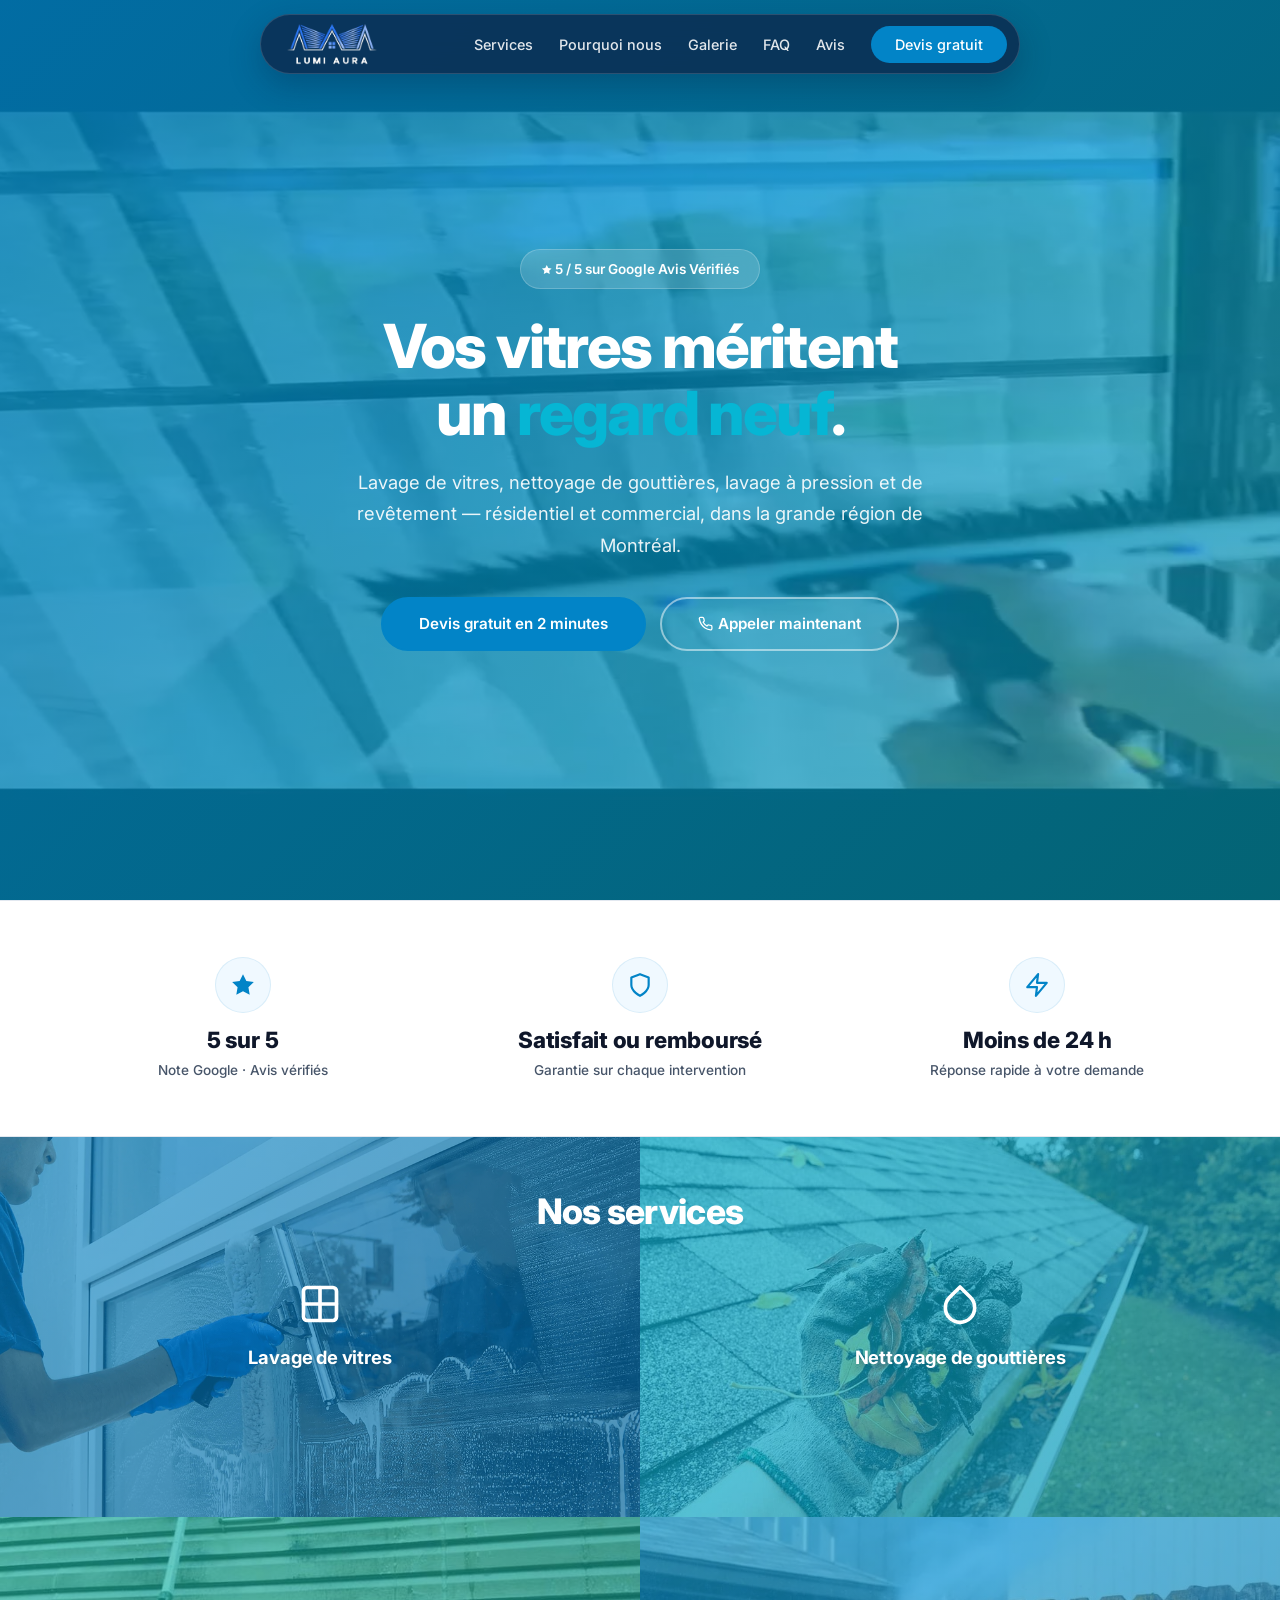
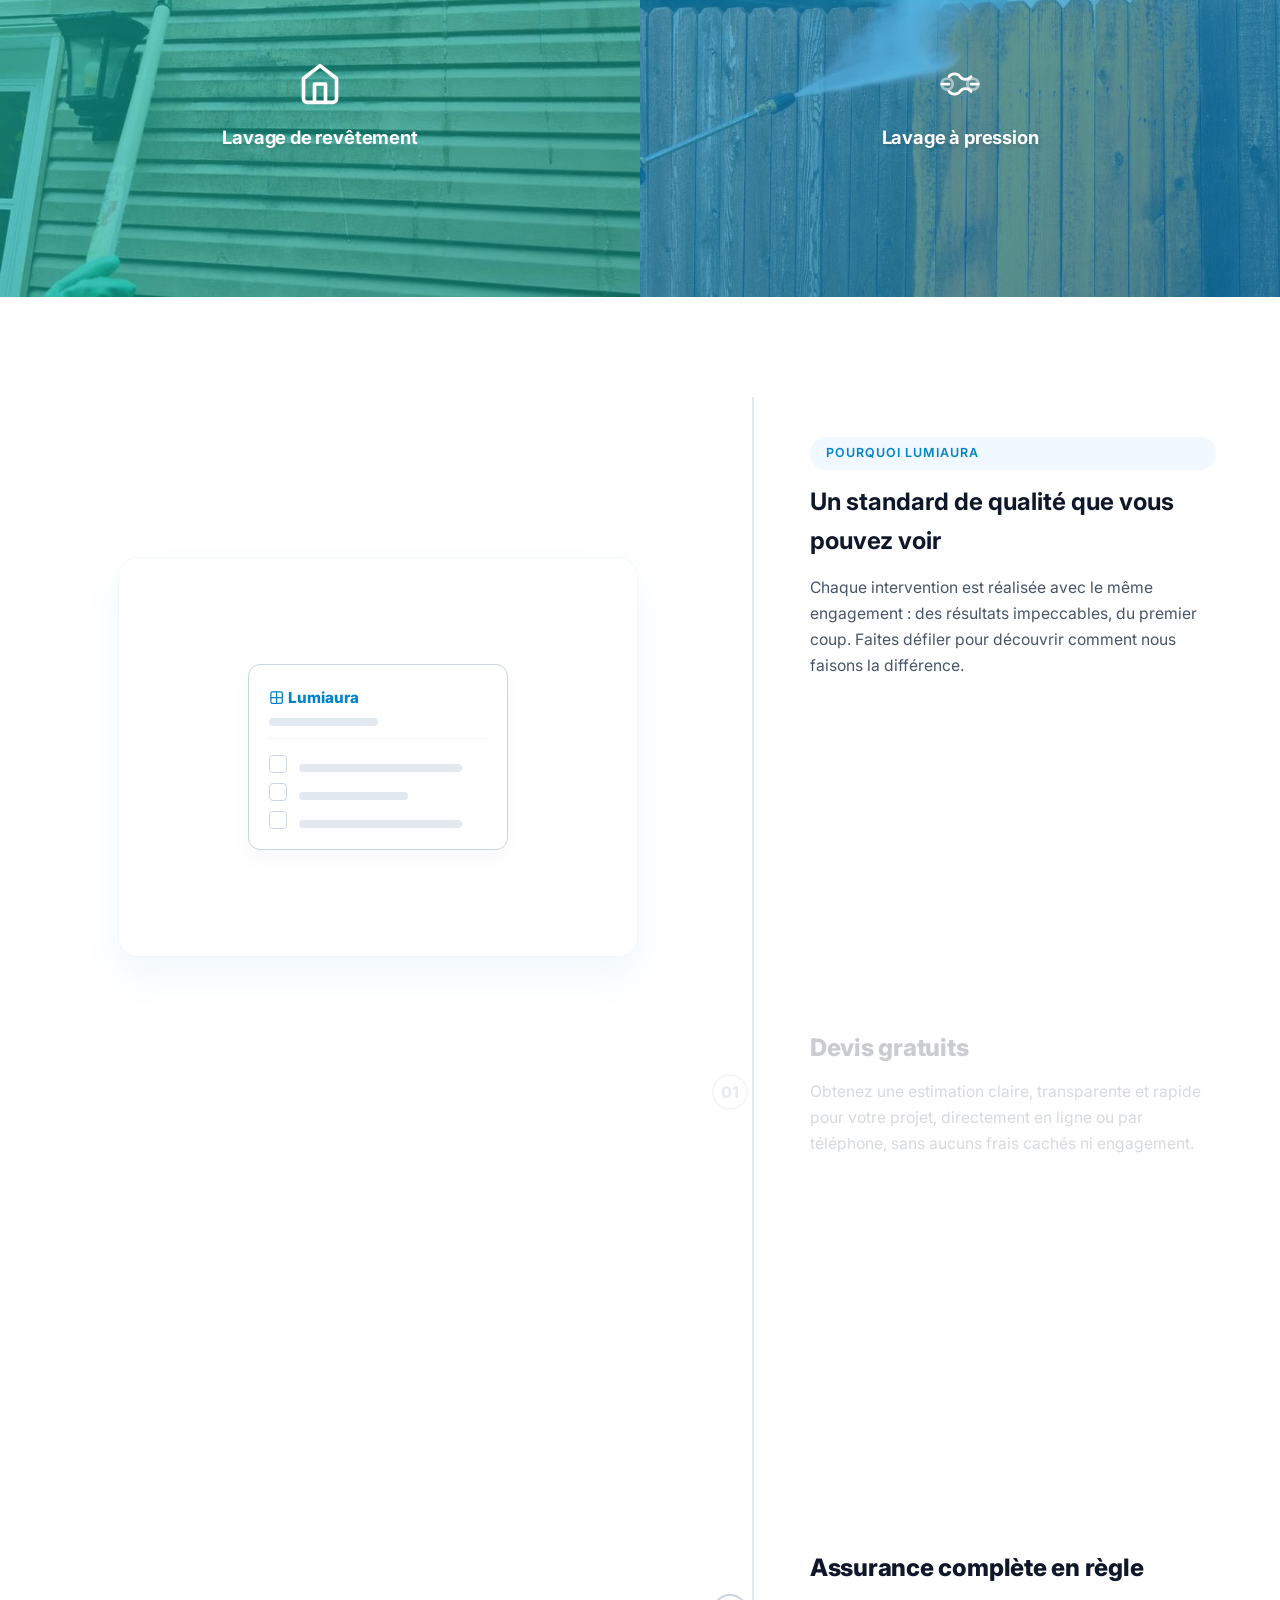
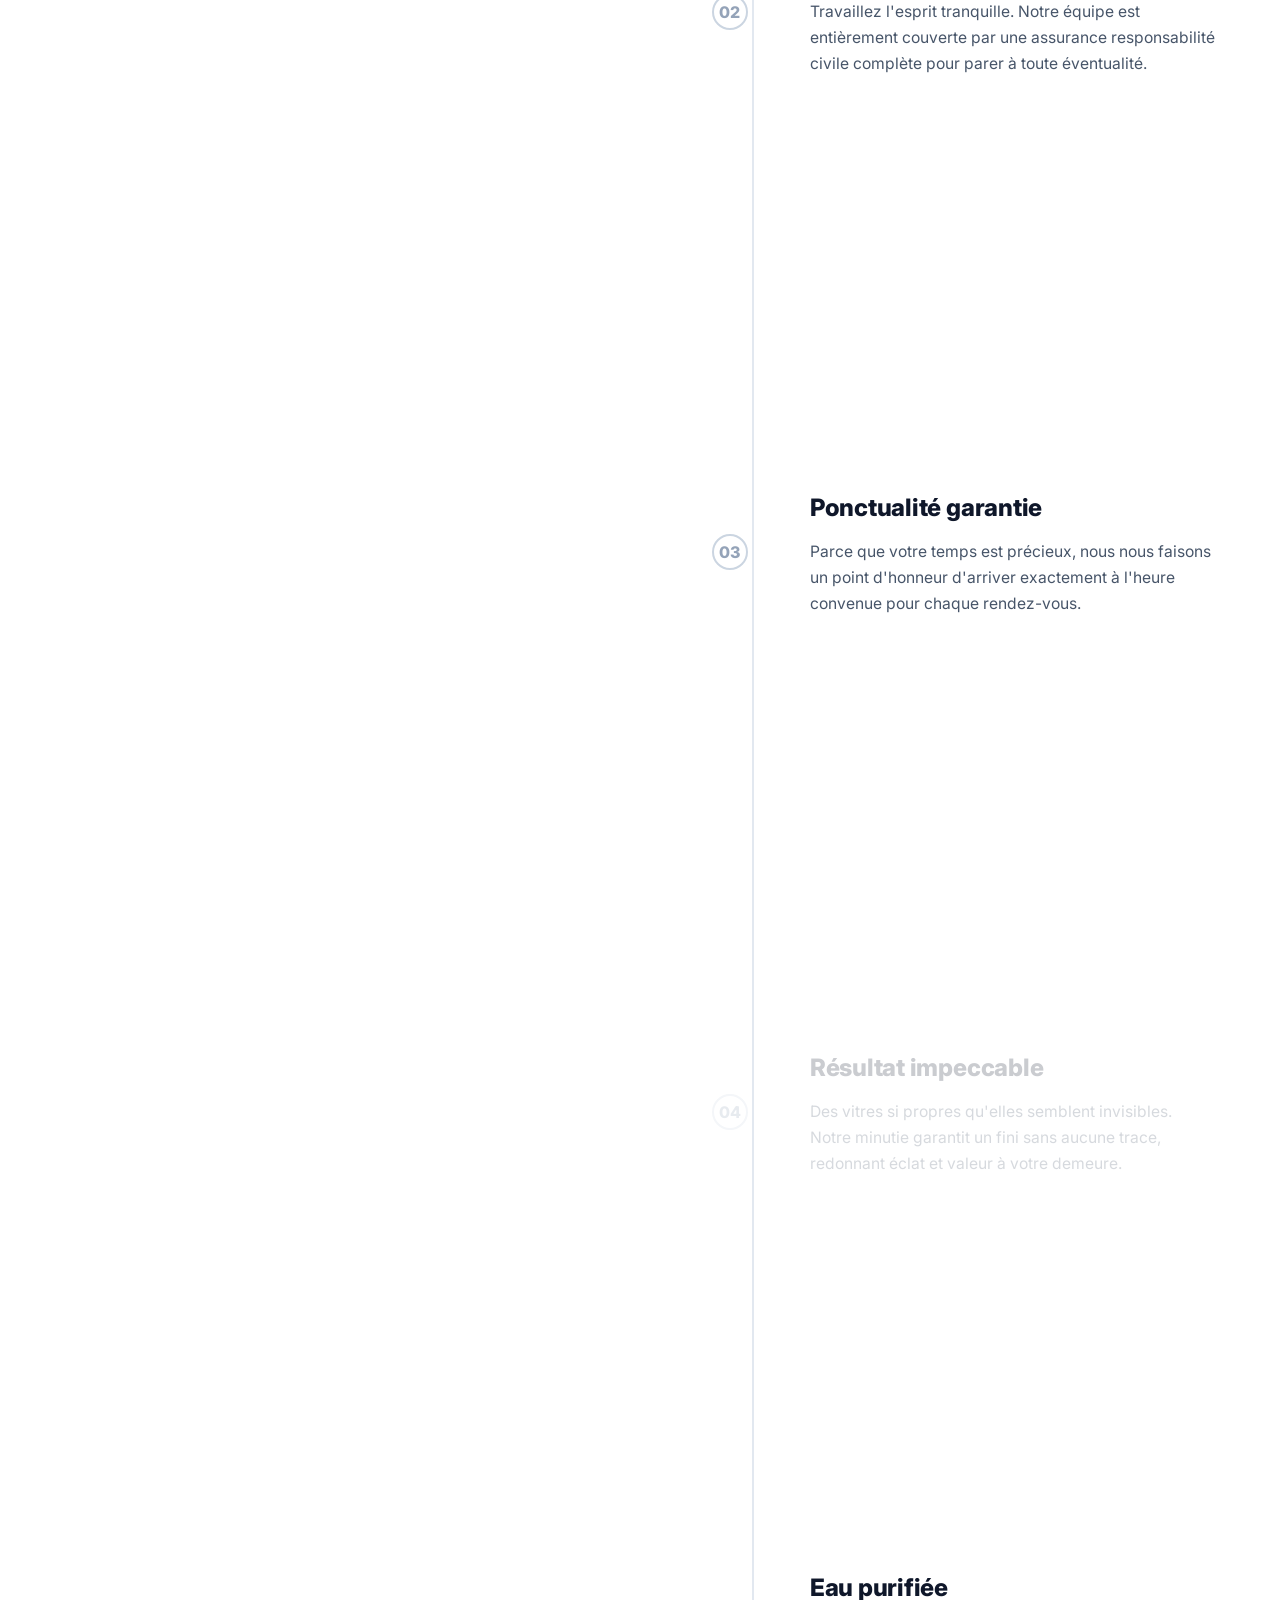
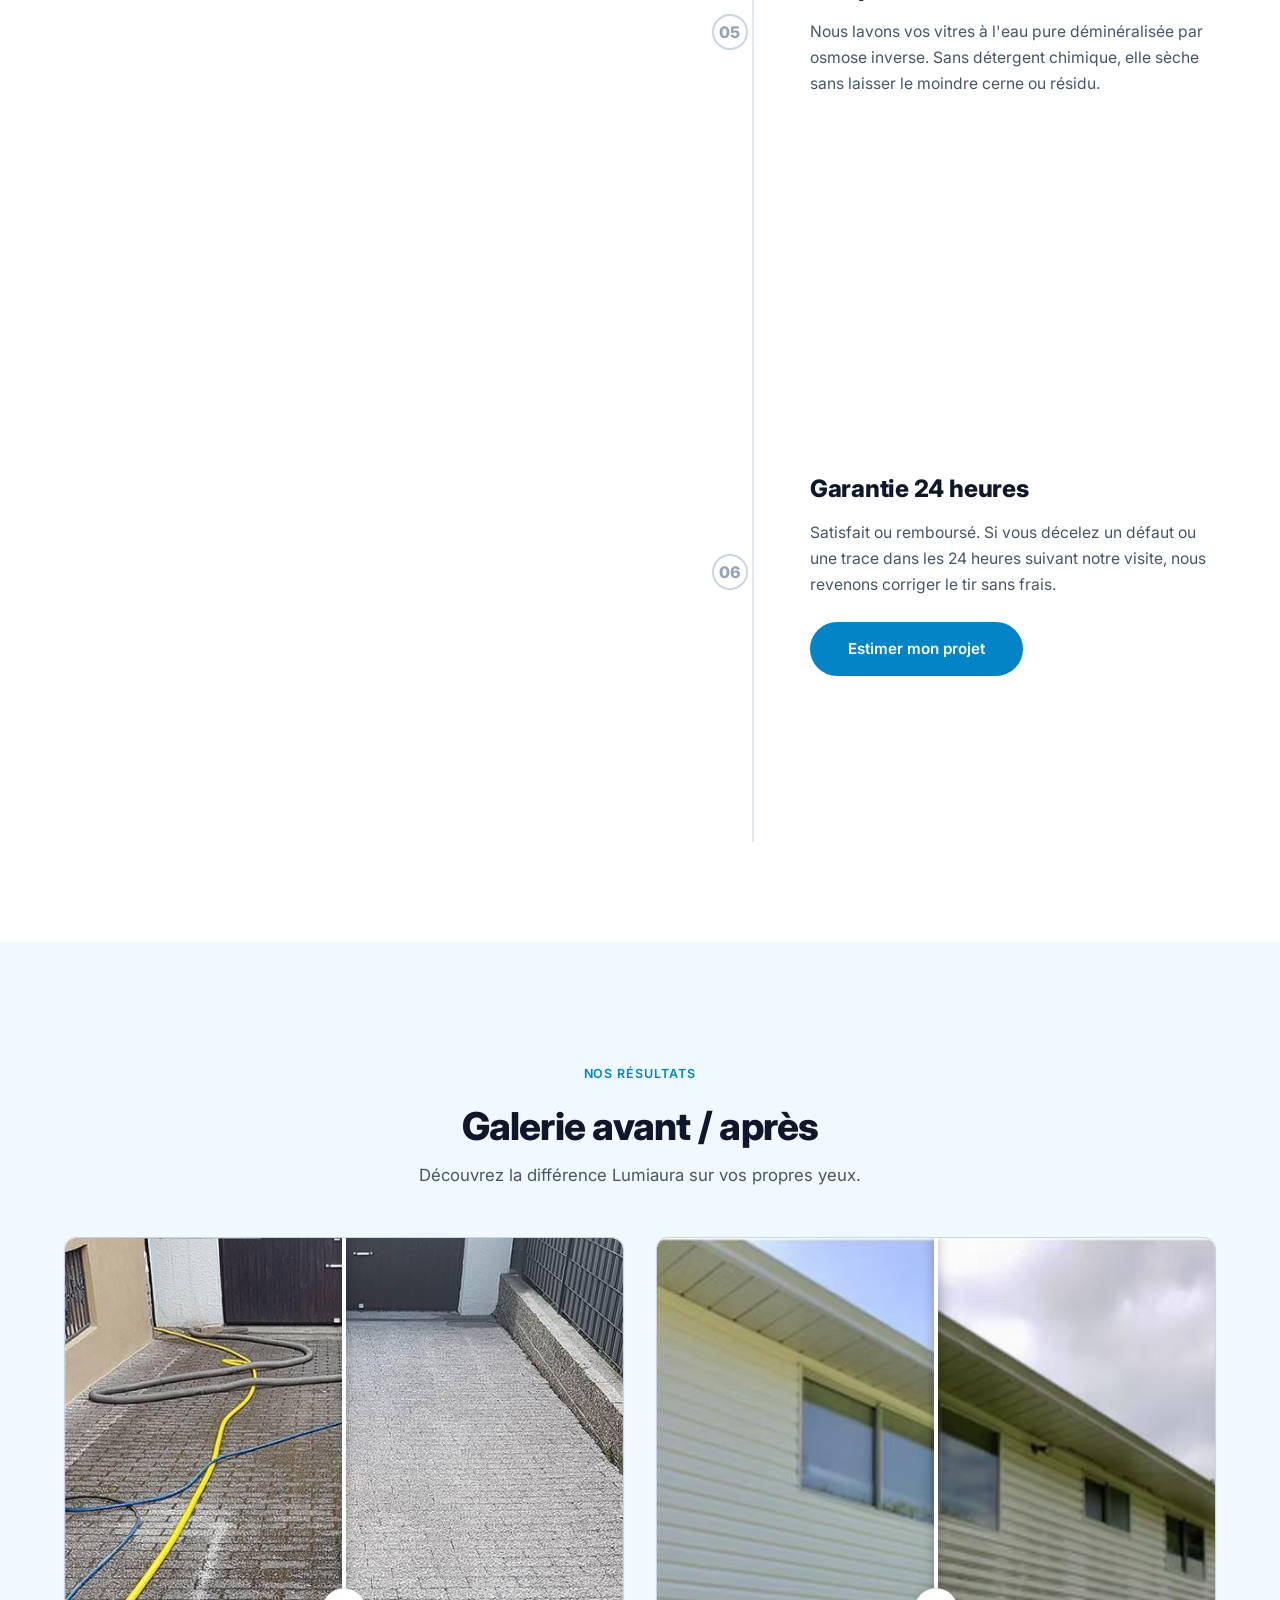
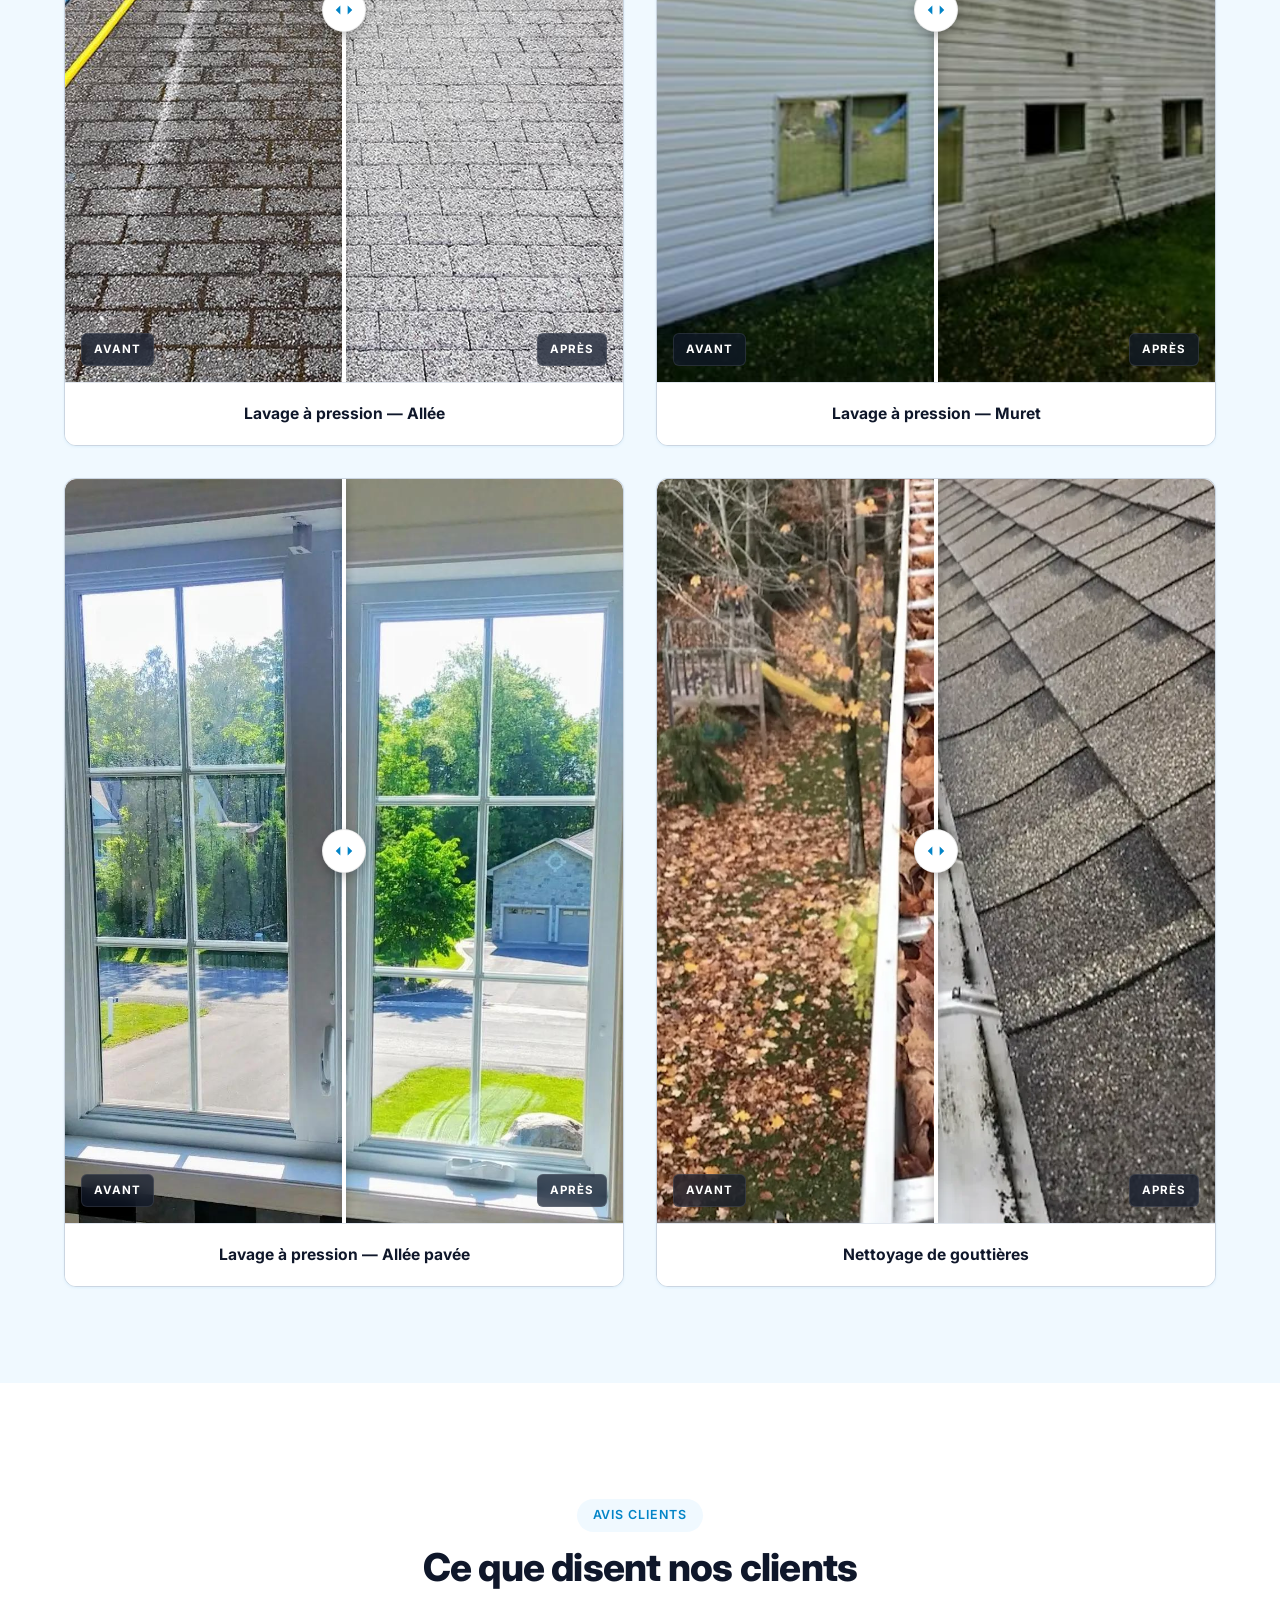
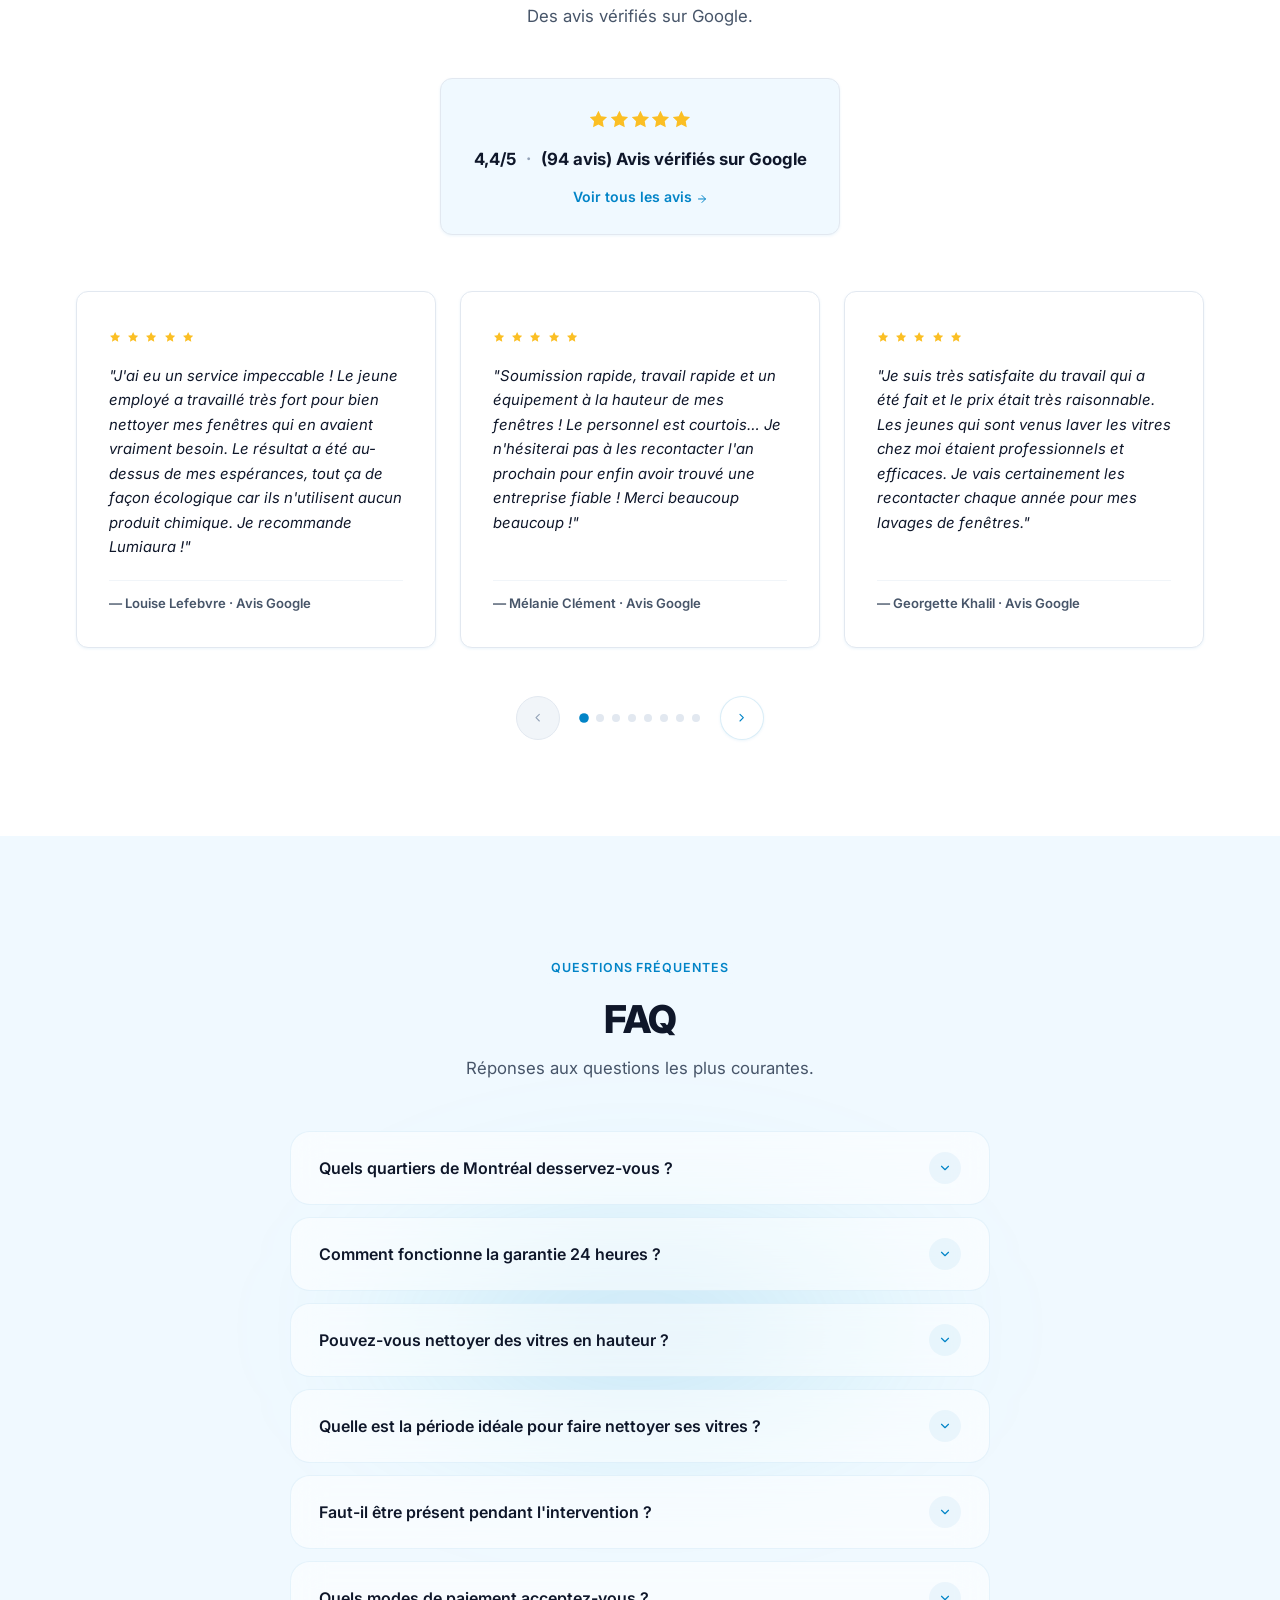
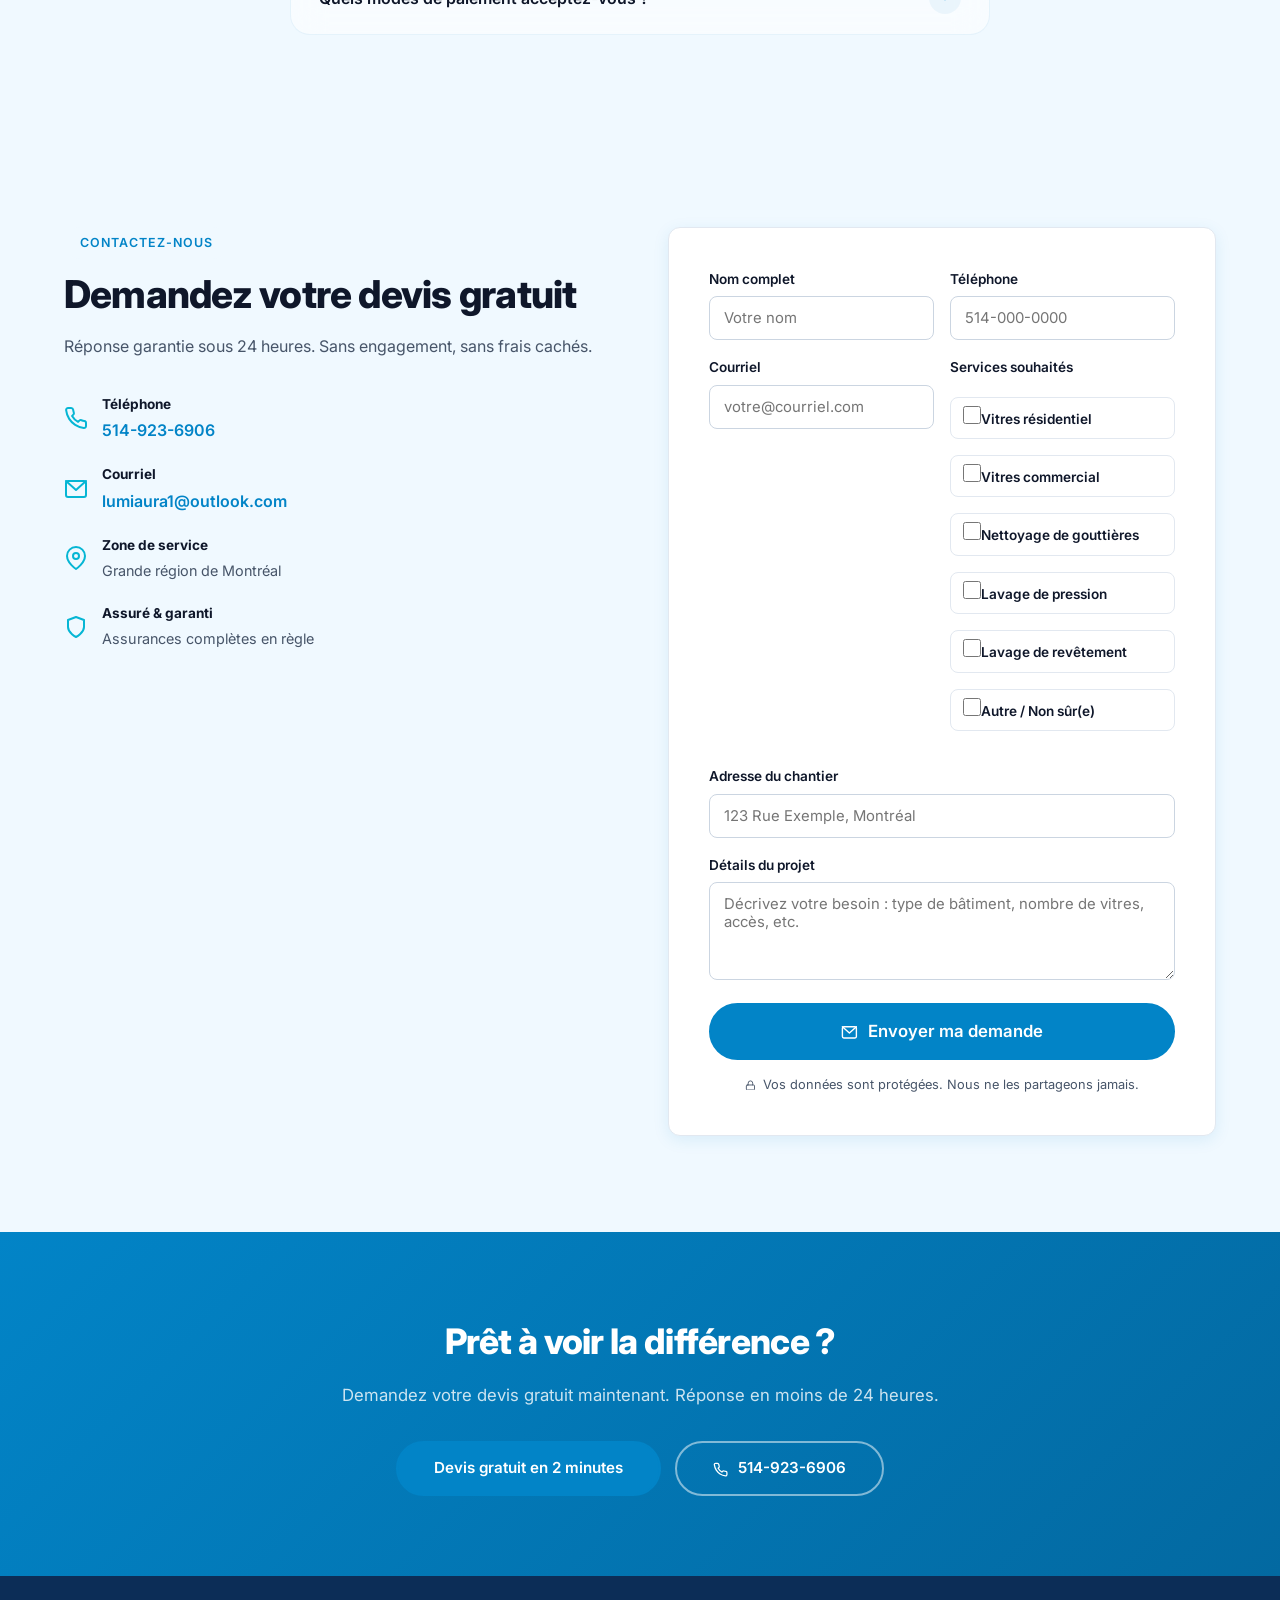
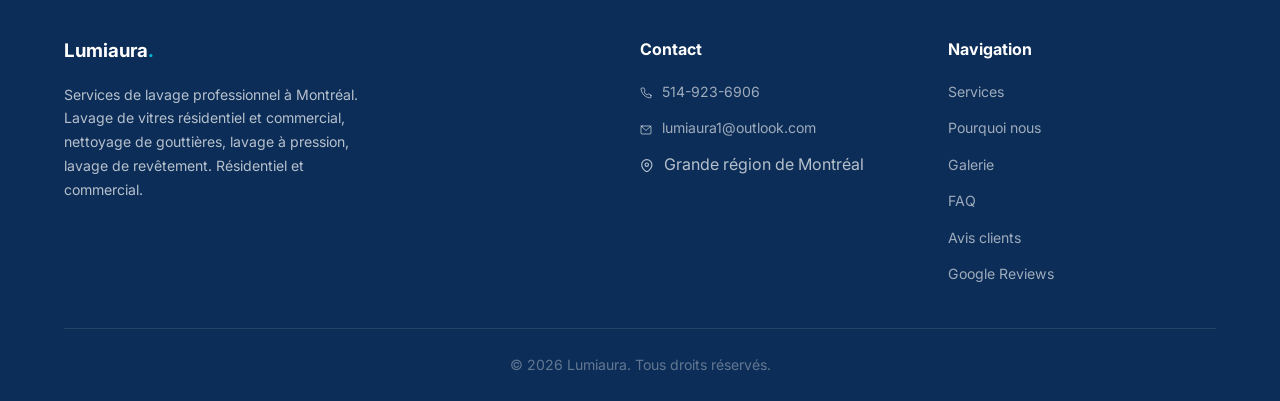
==== commit 6055cd8f: "feat: integrate reviews slider, scroll animation, circular FAQ, hero updates and optimize assets" ====
--- a/index.html
+++ b/index.html
@@ -3,19 +3,76 @@
 <head>
 <meta charset="UTF-8">
 <meta name="viewport" content="width=device-width,initial-scale=1.0">
-<title>Lumiaura — Services de lavage professionnel | Montréal</title>
-<meta name="description" content="Lumiaura: lavage de véhicules anciennes, véhicule commercial, nettoyage de gouttières, haute pression et réfrigération à Montréal. Devis gratuit. Garantie 24h.">
+<title>Lumiaura — Lavage de vitres et nettoyage extérieur | Montréal</title>
+<meta name="description" content="Lumiaura : lavage de vitres résidentiel et commercial, nettoyage de gouttières, lavage à pression et de revêtement dans la grande région de Montréal. Devis gratuit, garantie 24h, eau pure.">
 <link rel="canonical" href="https://lumiaura.ca/">
-<meta property="og:title" content="Lumiaura — Services de lavage professionnel à Montréal">
-<meta property="og:description" content="Véhicules anciennes, commercial, gouttières, haute pression, réfrigération. Devis gratuit.">
+<meta property="og:title" content="Lumiaura — Lavage de vitres et nettoyage extérieur à Montréal">
+<meta property="og:description" content="Lavage de vitres, nettoyage de gouttières, lavage à pression et de revêtement. Résidentiel et commercial. Devis gratuit, garantie 24h.">
 <meta property="og:type" content="website">
 <meta property="og:url" content="https://lumiaura.ca/">
 <link rel="preconnect" href="https://fonts.googleapis.com"><link rel="preconnect" href="https://fonts.gstatic.com" crossorigin>
 <link href="https://fonts.googleapis.com/css2?family=Inter:wght@400;500;600;700;800;900&display=swap" rel="stylesheet">
 <link rel="stylesheet" href="assets/css/style.css">
-<script type="application/ld+json">{"@context":"https://schema.org","@type":"LocalBusiness","name":"Lumiaura","description":"Lavage de vitres, nettoyage gouttières, haute pression à Montréal.","url":"https://lumiaura.ca","telephone":"+1-514-923-6906","email":"lumiaura1@outlook.com","areaServed":{"@type":"City","name":"Montréal"},"priceRange":"$$","address":{"@type":"PostalAddress","addressLocality":"Montréal","addressRegion":"QC","addressCountry":"CA"}}</script>
+<script type="application/ld+json">{"@context":"https://schema.org","@type":"LocalBusiness","name":"Lumiaura Lavage de vitres","description":"Lavage de vitres résidentiel et commercial, nettoyage de gouttières, lavage à pression et de revêtement dans la grande région de Montréal.","url":"https://lumiaura.ca","telephone":"+1-514-923-6906","email":"lumiaura1@outlook.com","areaServed":{"@type":"City","name":"Montréal"},"priceRange":"$$","address":{"@type":"PostalAddress","addressLocality":"Montréal","addressRegion":"QC","addressCountry":"CA"}}</script>
+<script type="application/ld+json">
+{
+  "@context": "https://schema.org",
+  "@type": "FAQPage",
+  "mainEntity": [
+    {
+      "@type": "Question",
+      "name": "Quels quartiers de Montréal desservez-vous ?",
+      "acceptedAnswer": {
+        "@type": "Answer",
+        "text": "Nous couvrons la grande région de Montréal, y compris l'île de Montréal, Laval, les Laurentides et le Sud-Ouest du Québec. Contactez-nous pour confirmer votre secteur."
+      }
+    },
+    {
+      "@type": "Question",
+      "name": "Comment fonctionne la garantie 24 heures ?",
+      "acceptedAnswer": {
+        "@type": "Answer",
+        "text": "Si vous n'êtes pas satisfait du résultat, contactez-nous dans les 24 heures suivant l'intervention. Nous revenons corriger gratuitement, sans question."
+      }
+    },
+    {
+      "@type": "Question",
+      "name": "Pouvez-vous nettoyer des vitres en hauteur ?",
+      "acceptedAnswer": {
+        "@type": "Answer",
+        "text": "Oui, nous sommes équipés pour les interventions en hauteur. Contactez-nous pour évaluer votre situation spécifique et obtenir un devis adapté."
+      }
+    },
+    {
+      "@type": "Question",
+      "name": "Quelle est la période idéale pour faire nettoyer ses vitres ?",
+      "acceptedAnswer": {
+        "@type": "Answer",
+        "text": "Le printemps (avril-mai) et l'automne (septembre-octobre) sont les périodes les plus demandées. Nous recommandons de réserver à l'avance pour obtenir un créneau qui vous convient."
+      }
+    },
+    {
+      "@type": "Question",
+      "name": "Faut-il être présent pendant l'intervention ?",
+      "acceptedAnswer": {
+        "@type": "Answer",
+        "text": "Pour les vitres extérieures, non. Pour le nettoyage intérieur, oui, afin de nous donner accès aux pièces à traiter. Nous adaptons nos horaires à votre emploi du temps."
+      }
+    },
+    {
+      "@type": "Question",
+      "name": "Quels modes de paiement acceptez-vous ?",
+      "acceptedAnswer": {
+        "@type": "Answer",
+        "text": "Nous acceptons les paiements par carte de crédit, Interac e-Transfer et chèque. Le paiement se fait après l'intervention, une fois que vous êtes satisfait."
+      }
+    }
+  ]
+}
+</script>
 </head>
 <body>
+<a href="#main-content" class="skip-link">Aller au contenu principal</a>
 
 <!-- Icons SVG sprite (hidden) -->
 <svg xmlns="http://www.w3.org/2000/svg" style="display:none">
@@ -37,22 +94,19 @@
   <symbol id="icon-chevron-down" viewBox="0 0 24 24" fill="none" stroke="currentColor" stroke-width="2" stroke-linecap="round" stroke-linejoin="round"><polyline points="6 9 12 15 18 9"/></symbol>
   <symbol id="icon-play" viewBox="0 0 24 24" fill="currentColor" stroke="none"><polygon points="5 3 19 12 5 21 5 3"/></symbol>
   <symbol id="icon-arrow-right" viewBox="0 0 24 24" fill="none" stroke="currentColor" stroke-width="2" stroke-linecap="round" stroke-linejoin="round"><line x1="5" y1="12" x2="19" y2="12"/><polyline points="12 5 19 12 12 19"/></symbol>
+  <symbol id="icon-pressure" viewBox="0 0 24 24" fill="none" stroke="currentColor" stroke-width="1.5" stroke-linecap="round" stroke-linejoin="round">
+    <path d="M2 12h4M18 12h4M6 8c1.5-2 4.5-2 6 0s4.5 2 6 0"/>
+    <path d="M6 16c1.5 2 4.5 2 6 0s4.5-2 6 0"/>
+    <path d="M2 12c0-2 1.5-3 3-3s3 1 3 3-1.5 3-3 3-3-1-3-3z" opacity="0.5"/>
+    <path d="M16 12c0-2 1.5-3 3-3s3 1 3 3-1.5 3-3 3-3-1-3-3z" opacity="0.5"/>
+  </symbol>
 </svg>
-
-<!-- Top Bar -->
-<div class="top-bar">
-<div class="container top-bar-inner">
-<span><svg class="icon icon-sm"><use href="#icon-map-pin"/></svg> Grande région de Montréal · Résidentiel & Commercial</span>
-<span><svg class="icon icon-sm"><use href="#icon-zap"/></svg> Réponse sous 24h</span>
-<a href="tel:+15149236906" class="top-bar-phone"><svg class="icon icon-sm"><use href="#icon-phone"/></svg> 514-923-6906</a>
-</div>
-</div>
 
 <!-- Navbar -->
 <nav class="navbar" id="navbar">
 <div class="container nav-inner">
-<a href="#" class="logo"><img src="assets/images/logo.png" alt="Lumiaura" class="logo-img"></a>
-<button class="nav-toggle" aria-label="Menu" id="navToggle"><span></span><span></span><span></span></button>
+<a href="#" class="logo"><img src="assets/images/logo-tight.png" alt="Lumiaura" class="logo-img"></a>
+<button class="nav-toggle" aria-label="Menu" id="navToggle" aria-expanded="false" aria-controls="navLinks"><span></span><span></span><span></span></button>
 <ul class="nav-links" id="navLinks">
 <li><a href="#services">Services</a></li>
 <li><a href="#pourquoi">Pourquoi nous</a></li>
@@ -60,9 +114,11 @@
 <li><a href="#faq">FAQ</a></li>
 <li><a href="#temoignages">Avis</a></li>
 <li><a href="#contact" class="btn-nav">Devis gratuit</a></li>
+<li class="mobile-only"><a href="tel:+15149236906" class="btn-nav-tel"><svg class="icon icon-sm"><use href="#icon-phone"/></svg>Nous rejoindre</a></li>
 </ul>
 </div>
 </nav>
+<div class="nav-overlay" id="navOverlay"></div>
 
 <!-- Hero -->
 <header class="hero">
@@ -74,163 +130,220 @@
 <button class="hero-play-btn" id="heroPlayBtn" aria-label="Lire la vidéo"><svg class="icon icon-lg"><use href="#icon-play"/></svg></button>
 </div>
 <div class="container hero-content">
-<div class="hero-badge"><svg class="icon icon-xs"><use href="#icon-star"/></svg> 4.9/5 sur Google — Avis vérifiés</div>
+<div class="hero-badge"><svg class="icon icon-xs"><use href="#icon-star"/></svg> 5 / 5 sur Google Avis Vérifiés</div>
 <h1>Vos vitres méritent<br>un <em>regard neuf</em>.</h1>
-<p class="hero-sub">Services de lavage professionnel à Montréal. Véhicules anciennes, commercial, gouttières, haute pression, réfrigération. Résidentiel & commercial.</p>
+<p class="hero-sub">Lavage de vitres, nettoyage de gouttières, lavage à pression et de revêtement — résidentiel et commercial, dans la grande région de Montréal.</p>
 <div class="hero-ctas">
 <a href="#contact" class="btn btn-primary">Devis gratuit en 2 minutes</a>
 <a href="tel:+15149236906" class="btn btn-outline-light"><svg class="icon icon-sm"><use href="#icon-phone"/></svg> Appeler maintenant</a>
 </div>
-<div class="hero-stats">
-<div class="hero-stat"><strong>24h</strong><span>Garantie</span></div>
-<div class="hero-stat-divider"></div>
-<div class="hero-stat"><strong>0$</strong><span>Frais cachés</span></div>
-<div class="hero-stat-divider"></div>
-<div class="hero-stat"><strong>100%</strong><span>Eau pure</span></div>
-</div>
 </div>
 </header>
+
+<main id="main-content">
 
 <!-- Stats Bar -->
 <section class="stats-bar">
 <div class="container stats-grid">
 <div class="stat-item">
-<div class="stat-number" data-target="1000">0</div>
-<div class="stat-label">Clients satisfaits</div>
+<div class="stat-icon"><svg class="icon"><use href="#icon-star"/></svg></div>
+<div class="stat-title">5 sur 5</div>
+<div class="stat-label">Note Google · Avis vérifiés</div>
 </div>
 <div class="stat-item">
-<div class="stat-number" data-target="98">0</div>
-<div class="stat-suffix">%</div>
-<div class="stat-label">Taux de satisfaction</div>
+<div class="stat-icon"><svg class="icon"><use href="#icon-shield"/></svg></div>
+<div class="stat-title">Satisfait ou remboursé</div>
+<div class="stat-label">Garantie sur chaque intervention</div>
 </div>
 <div class="stat-item">
-<div class="stat-number stat-static">24h</div>
-<div class="stat-label">Délai de réponse</div>
-</div>
-<div class="stat-item">
-<div class="stat-number" data-target="3">0</div>
-<div class="stat-suffix">véhicules</div>
-<div class="stat-label">Actifs chaque jour</div>
+<div class="stat-icon"><svg class="icon"><use href="#icon-zap"/></svg></div>
+<div class="stat-title">Moins de 24 h</div>
+<div class="stat-label">Réponse rapide à votre demande</div>
 </div>
 </div>
 </section>
 
 <!-- Services -->
-<section id="services" class="services">
-<div class="container">
-<div class="section-header">
-<span class="section-tag">Ce que nous faisons</span>
-<h2>Nos services</h2>
-<p>Solutions professionnelles pour chaque besoin résidentiel et commercial.</p>
-</div>
-<div class="services-grid">
-
-<div class="service-card">
-<div class="service-img-wrap"><img src="assets/images/window-cleaning-residential.jpg" alt="Lavage de vitres résidentiel" loading="lazy"></div>
-<div class="service-body">
-<h3>Lavage de vitres résidentiel</h3>
-<p>Intérieur et extérieur, rails et moustiquaires inclus. Chaque fenêtre traitée avec soin.</p>
-<a href="#contact" class="service-link">Demander un devis <svg class="icon icon-xs"><use href="#icon-arrow-right"/></svg></a>
-</div>
-</div>
-
-<div class="service-card featured">
-<div class="service-img-wrap"><img src="assets/images/window-cleaning-commercial.jpg" alt="Lavage de vitres commercial" loading="lazy"></div>
-<div class="service-body">
-<h3>Lavage de vitres commercial</h3>
-<p>Bureaux, commerces et immeubles. Interventions planifiées pour minimiser les perturbations.</p>
-<a href="#contact" class="service-link">Demander un devis <svg class="icon icon-xs"><use href="#icon-arrow-right"/></svg></a>
-</div>
-</div>
-
-<div class="service-card">
-<div class="service-img-wrap"><img src="assets/images/gutter-cleaning.jpg" alt="Nettoyage de gouttières" loading="lazy"></div>
-<div class="service-body">
-<h3>Nettoyage de gouttières</h3>
-<p>Dégobuage complet, inspection et prévention. Protégez votre maison des dommages causés par l'eau.</p>
-<a href="#contact" class="service-link">Demander un devis <svg class="icon icon-xs"><use href="#icon-arrow-right"/></svg></a>
-</div>
-</div>
-
-<div class="service-card">
-<div class="service-img-wrap"><img src="assets/images/pressure-washing.jpg" alt="Lavage de pression" loading="lazy"></div>
-<div class="service-body">
-<h3>Lavage de pression</h3>
-<p>Terrasses, allées, murs et clôtures. Éliminez saleté, mousse et lichens en profondeur.</p>
-<a href="#contact" class="service-link">Demander un devis <svg class="icon icon-xs"><use href="#icon-arrow-right"/></svg></a>
-</div>
-</div>
-
-<div class="service-card">
-<div class="service-img-wrap"><img src="assets/images/siding-cleaning.jpg" alt="Lavage de revêtement" loading="lazy"></div>
-<div class="service-body">
-<h3>Lavage de revêtement</h3>
-<p>Protection durable pour vos surfaces extérieures. Application professionnelle, résultat longue durée.</p>
-<a href="#contact" class="service-link">Demander un devis <svg class="icon icon-xs"><use href="#icon-arrow-right"/></svg></a>
-</div>
-</div>
-
-</div>
-</div>
+<section id="services" class="services-section">
+  <!-- Floating Header centered on the top edge -->
+  <div class="services-header-floating">
+    <h2>Nos services</h2>
+  </div>
+  
+  <div class="services-grid">
+    <!-- Card 1: Lavage de vitres -->
+    <div class="service-card" data-service="Lavage de vitres">
+      <img class="service-card__bg" src="assets/images/window-cleaning-residential.jpg" alt="Lavage de vitres" loading="lazy">
+      <div class="service-card__overlay"></div>
+      <div class="service-card__content">
+        <svg class="service-card__icon"><use href="#icon-window"/></svg>
+        <h3 class="service-card__title">Lavage de vitres</h3>
+      </div>
+      <a href="#contact" class="service-card__link">
+        En savoir plus
+        <svg class="icon icon-xs"><use href="#icon-arrow-right"/></svg>
+      </a>
+    </div>
+
+    <!-- Card 2: Nettoyage de gouttières -->
+    <div class="service-card" data-service="Nettoyage de gouttières">
+      <img class="service-card__bg" src="assets/images/gutter-cleaning.jpg" alt="Nettoyage de gouttières" loading="lazy">
+      <div class="service-card__overlay"></div>
+      <div class="service-card__content">
+        <svg class="service-card__icon"><use href="#icon-droplet"/></svg>
+        <h3 class="service-card__title">Nettoyage de gouttières</h3>
+      </div>
+      <a href="#contact" class="service-card__link">
+        En savoir plus
+        <svg class="icon icon-xs"><use href="#icon-arrow-right"/></svg>
+      </a>
+    </div>
+
+    <!-- Card 3: Lavage de revêtement -->
+    <div class="service-card" data-service="Lavage de revêtement">
+      <img class="service-card__bg" src="assets/images/siding-cleaning.jpg" alt="Lavage de revêtement" loading="lazy">
+      <div class="service-card__overlay"></div>
+      <div class="service-card__content">
+        <svg class="service-card__icon"><use href="#icon-home"/></svg>
+        <h3 class="service-card__title">Lavage de revêtement</h3>
+      </div>
+      <a href="#contact" class="service-card__link">
+        En savoir plus
+        <svg class="icon icon-xs"><use href="#icon-arrow-right"/></svg>
+      </a>
+    </div>
+
+    <!-- Card 4: Lavage à pression -->
+    <div class="service-card" data-service="Lavage de pression">
+      <img class="service-card__bg" src="assets/images/pressure-washing.jpg" alt="Lavage à pression" loading="lazy">
+      <div class="service-card__overlay"></div>
+      <div class="service-card__content">
+        <svg class="service-card__icon"><use href="#icon-pressure"/></svg>
+        <h3 class="service-card__title">Lavage à pression</h3>
+      </div>
+      <a href="#contact" class="service-card__link">
+        En savoir plus
+        <svg class="icon icon-xs"><use href="#icon-arrow-right"/></svg>
+      </a>
+    </div>
+  </div>
 </section>
 
-<!-- Trust Bar -->
-<section class="trust-bar">
-<div class="container trust-grid">
-<div class="trust-item">
-<div class="trust-icon-wrap"><svg class="icon icon-md"><use href="#icon-shield"/></svg></div>
-<h3>Fiabilité</h3>
-<p>Toujours à l'heure. Respect des engagements. Sans frais cachés.</p>
-</div>
-<div class="trust-item">
-<div class="trust-icon-wrap"><svg class="icon icon-md"><use href="#icon-star"/></svg></div>
-<h3>Satisfaction garantie</h3>
-<p>Retour gratuit sous 24h si vous n'êtes pas satisfait.</p>
-</div>
-<div class="trust-item">
-<div class="trust-icon-wrap"><svg class="icon icon-md"><use href="#icon-zap"/></svg></div>
-<h3>Efficacité</h3>
-<p>Procédés optimisés. Résultats impeccables, sans compromis.</p>
-</div>
-</div>
-</section>
-
-<!-- Video Break -->
-<section class="video-break">
-<div class="container video-break-inner">
-<div class="video-break-text">
-<span class="section-tag">Notre différence</span>
-<h2>Un résultat impeccable, garanti</h2>
-<p>Des équipements professionnels et des techniques adaptées à chaque service. Résultat : zéro compromis sur la qualité.</p>
-<a href="#contact" class="btn btn-primary">Estimer mon projet</a>
-</div>
-<div class="video-break-media">
-<video class="break-video" autoplay muted playsinline loop preload="auto" poster="assets/images/work-showcase-poster.jpg">
-<source src="assets/videos/work-showcase.mp4" type="video/mp4">
-</video>
-</div>
-</div>
-</section>
-<!-- Why Us -->
-<section id="pourquoi" class="why-us">
-<div class="container why-grid">
-<div class="why-image-wrap">
-<img src="assets/images/preview1.jpg" alt="Lumiaura - Lavage de vitres à Montréal" loading="lazy">
-<div class="why-badge"><svg class="icon icon-xs" style="margin-right:6px"><use href="#icon-star"/></svg> 4.9/5 sur Google</div>
-</div>
-<div class="why-text">
-<span class="section-tag">Pourquoi Lumiaura</span>
-<h2>Un standard de qualité que vous pouvez voir</h2>
-<p>Chaque intervention est réalisée avec le même engagement : des résultats impeccables, du premier coup.</p>
-<ul class="why-list">
-<li><svg class="icon icon-sm" style="color:var(--accent)"><use href="#icon-check"/></svg> Eau pure filtrée — zéro résidu</li>
-<li><svg class="icon icon-sm" style="color:var(--accent)"><use href="#icon-check"/></svg> Garantie 24 heures — retour gratuit</li>
-<li><svg class="icon icon-sm" style="color:var(--accent)"><use href="#icon-check"/></svg> Assurances complètes en règle</li>
-<li><svg class="icon icon-sm" style="color:var(--accent)"><use href="#icon-check"/></svg> Devis gratuit et transparent</li>
-<li><svg class="icon icon-sm" style="color:var(--accent)"><use href="#icon-check"/></svg> Ponctualité garantie à chaque rendez-vous</li>
-</ul>
-</div>
-</div>
+<!-- Why Us (Scrollytelling Scroll Animation) -->
+<section id="pourquoi" class="why-scrolly-section">
+  <div class="container scrolly-grid">
+    <!-- Sticky Left Column: Animation Visual -->
+    <div class="scrolly-visual-col">
+      <div class="scrolly-visual-sticky">
+        <div class="scrolly-animation-container">
+          <!-- GIF/Video overlay (used if custom files are provided) -->
+          <div class="gif-overlay">
+            <img id="scrolly-gif-img" src="" alt="Pourquoi Lumiaura animation">
+          </div>
+
+          <!-- Fallback Interactive CSS/SVG Animation Stage -->
+          <div class="animation-stage">
+            <!-- Scene 1: Devis submission / verification -->
+            <div class="animation-scene scene-devis active" id="scene-devis">
+              <div class="devis-mock">
+                <div class="devis-header">
+                  <div class="devis-logo">
+                    <svg class="icon icon-sm" style="color:var(--primary);"><use href="#icon-window"/></svg> Lumiaura
+                  </div>
+                  <div class="devis-line w-50"></div>
+                </div>
+                <div class="devis-body">
+                  <div class="devis-item">
+                    <div class="devis-check-box"></div>
+                    <div class="devis-line w-75"></div>
+                  </div>
+                  <div class="devis-item">
+                    <div class="devis-check-box"></div>
+                    <div class="devis-line w-50"></div>
+                  </div>
+                  <div class="devis-item">
+                    <div class="devis-check-box"></div>
+                    <div class="devis-line w-75"></div>
+                  </div>
+                </div>
+                <div class="devis-stamp">Accepté</div>
+              </div>
+              
+              <!-- Assurance badge -->
+              <div class="assurance-badge-wrap">
+                <svg class="icon icon-lg" style="stroke-width:2;"><use href="#icon-shield"/></svg>
+              </div>
+              
+              <!-- Clock badge -->
+              <div class="clock-badge-wrap">
+                <div class="clock-hands"></div>
+              </div>
+            </div>
+
+            <!-- Scene 2: Video Cleaning Showcase (recap garanti) -->
+            <div class="animation-scene scene-cleaning" id="scene-cleaning" style="padding: 0;">
+              <video id="scrollyVideo" class="scrolly-video" muted playsinline loop preload="auto" poster="assets/images/work-showcase-poster.jpg">
+                <source src="assets/videos/work-showcase.mp4" type="video/mp4">
+              </video>
+            </div>
+          </div>
+        </div>
+      </div>
+    </div>
+
+    <!-- Scrolling Right Column: Interactive Text Cards -->
+    <div class="scrolly-text-col">
+      <!-- Step 0: Intro -->
+      <div class="scrolly-step step-intro active" data-step="0">
+        <span class="section-tag">Pourquoi Lumiaura</span>
+        <h2>Un standard de qualité que vous pouvez voir</h2>
+        <p class="scrolly-intro">Chaque intervention est réalisée avec le même engagement : des résultats impeccables, du premier coup. Faites défiler pour découvrir comment nous faisons la différence.</p>
+      </div>
+      
+      <!-- Step 1: Devis -->
+      <div class="scrolly-step" data-step="1">
+        <div class="step-num">01</div>
+        <h3>Devis gratuits</h3>
+        <p>Obtenez une estimation claire, transparente et rapide pour votre projet, directement en ligne ou par téléphone, sans aucuns frais cachés ni engagement.</p>
+      </div>
+
+      <!-- Step 2: Assurance -->
+      <div class="scrolly-step" data-step="2">
+        <div class="step-num">02</div>
+        <h3>Assurance complète en règle</h3>
+        <p>Travaillez l'esprit tranquille. Notre équipe est entièrement couverte par une assurance responsabilité civile complète pour parer à toute éventualité.</p>
+      </div>
+
+      <!-- Step 3: Ponctualité -->
+      <div class="scrolly-step" data-step="3">
+        <div class="step-num">03</div>
+        <h3>Ponctualité garantie</h3>
+        <p>Parce que votre temps est précieux, nous nous faisons un point d'honneur d'arriver exactement à l'heure convenue pour chaque rendez-vous.</p>
+      </div>
+
+      <!-- Step 4: Résultat -->
+      <div class="scrolly-step" data-step="4">
+        <div class="step-num">04</div>
+        <h3>Résultat impeccable</h3>
+        <p>Des vitres si propres qu'elles semblent invisibles. Notre minutie garantit un fini sans aucune trace, redonnant éclat et valeur à votre demeure.</p>
+      </div>
+
+      <!-- Step 5: Eau purifiée -->
+      <div class="scrolly-step" data-step="5">
+        <div class="step-num">05</div>
+        <h3>Eau purifiée</h3>
+        <p>Nous lavons vos vitres à l'eau pure déminéralisée par osmose inverse. Sans détergent chimique, elle sèche sans laisser le moindre cerne ou résidu.</p>
+      </div>
+
+      <!-- Step 6: Garantie -->
+      <div class="scrolly-step" data-step="6">
+        <div class="step-num">06</div>
+        <h3>Garantie 24 heures</h3>
+        <p>Satisfait ou remboursé. Si vous décelez un défaut ou une trace dans les 24 heures suivant notre visite, nous revenons corriger le tir sans frais.</p>
+        <a href="#contact" class="btn btn-primary" style="margin-top: 24px; align-self: flex-start;">Estimer mon projet</a>
+      </div>
+    </div>
+  </div>
 </section>
 <!-- Gallery -->
 <section id="galerie" class="gallery">
@@ -240,15 +353,324 @@
 <h2>Galerie avant / après</h2>
 <p>Découvrez la différence Lumiaura sur vos propres yeux.</p>
 </div>
+<div class="gallery-tabs">
+  <button class="gallery-tab active" data-index="0">Allée</button>
+  <button class="gallery-tab" data-index="1">Muret</button>
+  <button class="gallery-tab" data-index="2">Allée pavée</button>
+  <button class="gallery-tab" data-index="3">Gouttières</button>
+</div>
 <div class="gallery-grid">
-<div class="gallery-item large"><img src="assets/images/gallery1.jpg" alt="Avant/Après - Lavage pression allée" loading="lazy"></div>
-<div class="gallery-item"><img src="assets/images/gallery2.jpg" alt="Avant/Après - Lavage pression" loading="lazy"></div>
-<div class="gallery-item"><img src="assets/images/gallery3.jpg" alt="Avant/Après - Lavage pression allée pavée" loading="lazy"></div>
-<div class="gallery-item large"><img src="assets/images/gallery4.webp" alt="Avant/Après - Nettoyage gouttières" loading="lazy"></div>
+  <!-- Card 1 -->
+  <div class="gallery-card active">
+    <div class="before-after-slider" style="--clip-percent: 50%;">
+      <img src="assets/images/gallery1_before.jpg" alt="Avant - Lavage pression allée" class="img-before" loading="lazy">
+      <img src="assets/images/gallery1_after.jpg" alt="Après - Lavage pression allée" class="img-after" loading="lazy">
+      <div class="slider-handle" style="left: 50%;">
+        <div class="slider-button">
+          <svg viewBox="0 0 24 24" class="slider-arrow-icon"><path d="M8 7l-5 5 5 5V7zm8 0l5 5-5 5V7z" fill="currentColor"/></svg>
+        </div>
+      </div>
+      <span class="badge-label label-before">Avant</span>
+      <span class="badge-label label-after">Après</span>
+    </div>
+    <div class="gallery-card-info">
+      <h3>Lavage à pression — Allée</h3>
+    </div>
+  </div>
+
+  <!-- Card 2 -->
+  <div class="gallery-card">
+    <div class="before-after-slider" style="--clip-percent: 50%;">
+      <img src="assets/images/gallery2_before.jpg" alt="Avant - Lavage pression" class="img-before" loading="lazy">
+      <img src="assets/images/gallery2_after.jpg" alt="Après - Lavage pression" class="img-after" loading="lazy">
+      <div class="slider-handle" style="left: 50%;">
+        <div class="slider-button">
+          <svg viewBox="0 0 24 24" class="slider-arrow-icon"><path d="M8 7l-5 5 5 5V7zm8 0l5 5-5 5V7z" fill="currentColor"/></svg>
+        </div>
+      </div>
+      <span class="badge-label label-before">Avant</span>
+      <span class="badge-label label-after">Après</span>
+    </div>
+    <div class="gallery-card-info">
+      <h3>Lavage à pression — Muret</h3>
+    </div>
+  </div>
+
+  <!-- Card 3 -->
+  <div class="gallery-card">
+    <div class="before-after-slider" style="--clip-percent: 50%;">
+      <img src="assets/images/gallery3_before.jpg" alt="Avant - Lavage pression allée pavée" class="img-before" loading="lazy">
+      <img src="assets/images/gallery3_after.jpg" alt="Après - Lavage pression allée pavée" class="img-after" loading="lazy">
+      <div class="slider-handle" style="left: 50%;">
+        <div class="slider-button">
+          <svg viewBox="0 0 24 24" class="slider-arrow-icon"><path d="M8 7l-5 5 5 5V7zm8 0l5 5-5 5V7z" fill="currentColor"/></svg>
+        </div>
+      </div>
+      <span class="badge-label label-before">Avant</span>
+      <span class="badge-label label-after">Après</span>
+    </div>
+    <div class="gallery-card-info">
+      <h3>Lavage à pression — Allée pavée</h3>
+    </div>
+  </div>
+
+  <!-- Card 4 -->
+  <div class="gallery-card">
+    <div class="before-after-slider" style="--clip-percent: 50%;">
+      <img src="assets/images/gallery4_before.webp" alt="Avant - Nettoyage gouttières" class="img-before" loading="lazy">
+      <img src="assets/images/gallery4_after.webp" alt="Après - Nettoyage gouttières" class="img-after" loading="lazy">
+      <div class="slider-handle" style="left: 50%;">
+        <div class="slider-button">
+          <svg viewBox="0 0 24 24" class="slider-arrow-icon"><path d="M8 7l-5 5 5 5V7zm8 0l5 5-5 5V7z" fill="currentColor"/></svg>
+        </div>
+      </div>
+      <span class="badge-label label-before">Avant</span>
+      <span class="badge-label label-after">Après</span>
+    </div>
+    <div class="gallery-card-info">
+      <h3>Nettoyage de gouttières</h3>
+    </div>
+  </div>
 </div>
 </div>
 </section>
 <!-- Pricing removed — contact for quotes -->
+<!-- Testimonials -->
+<section id="temoignages" class="testimonials">
+<div class="container">
+<div class="section-header">
+<span class="section-tag">Avis clients</span>
+<h2>Ce que disent nos clients</h2>
+<p>Des avis vérifiés sur Google.</p>
+</div>
+
+<div class="google-rating-bar" id="googleRatingBar">
+  <div class="google-stars">
+    <svg class="icon icon-sm"><use href="#icon-star"/></svg><svg class="icon icon-sm"><use href="#icon-star"/></svg><svg class="icon icon-sm"><use href="#icon-star"/></svg><svg class="icon icon-sm"><use href="#icon-star"/></svg><svg class="icon icon-sm"><use href="#icon-star"/></svg>
+  </div>
+  <div class="google-score">
+    <span id="google-rating-val" class="google-rating-val" data-target="5.0">5.0</span>/5 
+    <span class="google-divider">·</span> 
+    <span class="google-reviews-text">
+      (<span id="google-review-count" class="google-review-count" data-target="108">108</span> avis)
+    </span> 
+    Avis vérifiés sur Google
+  </div>
+  <a href="https://maps.app.goo.gl/21ME8Xup1hRZbeRLA" target="_blank" rel="noopener" class="google-link">Voir tous les avis <svg class="icon icon-xs" style="vertical-align:middle"><use href="#icon-arrow-right"/></svg></a>
+</div>
+
+<div class="testimonials-slider-container">
+  <div class="testimonials-window" id="testimonialsWindow">
+    <div class="testimonials-track" id="testimonialsTrack">
+      <!-- Card 1 -->
+      <div class="testimonial-slide">
+        <div class="testimonial-card">
+          <div class="stars">
+            <svg class="icon icon-xs" style="color:#fbbf24;vertical-align:middle"><use href="#icon-star"/></svg>
+            <svg class="icon icon-xs" style="color:#fbbf24;vertical-align:middle"><use href="#icon-star"/></svg>
+            <svg class="icon icon-xs" style="color:#fbbf24;vertical-align:middle"><use href="#icon-star"/></svg>
+            <svg class="icon icon-xs" style="color:#fbbf24;vertical-align:middle"><use href="#icon-star"/></svg>
+            <svg class="icon icon-xs" style="color:#fbbf24;vertical-align:middle"><use href="#icon-star"/></svg>
+          </div>
+          <p>"J'ai eu un service impeccable ! Le jeune employé a travaillé très fort pour bien nettoyer mes fenêtres qui en avaient vraiment besoin. Le résultat a été au-dessus de mes espérances, tout ça de façon écologique car ils n'utilisent aucun produit chimique. Je recommande Lumiaura !"</p>
+          <span class="testimonial-author">— Louise Lefebvre · Avis Google</span>
+        </div>
+      </div>
+
+      <!-- Card 2 -->
+      <div class="testimonial-slide">
+        <div class="testimonial-card">
+          <div class="stars">
+            <svg class="icon icon-xs" style="color:#fbbf24;vertical-align:middle"><use href="#icon-star"/></svg>
+            <svg class="icon icon-xs" style="color:#fbbf24;vertical-align:middle"><use href="#icon-star"/></svg>
+            <svg class="icon icon-xs" style="color:#fbbf24;vertical-align:middle"><use href="#icon-star"/></svg>
+            <svg class="icon icon-xs" style="color:#fbbf24;vertical-align:middle"><use href="#icon-star"/></svg>
+            <svg class="icon icon-xs" style="color:#fbbf24;vertical-align:middle"><use href="#icon-star"/></svg>
+          </div>
+          <p>"Soumission rapide, travail rapide et un équipement à la hauteur de mes fenêtres ! Le personnel est courtois… Je n'hésiterai pas à les recontacter l'an prochain pour enfin avoir trouvé une entreprise fiable ! Merci beaucoup beaucoup !"</p>
+          <span class="testimonial-author">— Mélanie Clément · Avis Google</span>
+        </div>
+      </div>
+
+      <!-- Card 3 -->
+      <div class="testimonial-slide">
+        <div class="testimonial-card">
+          <div class="stars">
+            <svg class="icon icon-xs" style="color:#fbbf24;vertical-align:middle"><use href="#icon-star"/></svg>
+            <svg class="icon icon-xs" style="color:#fbbf24;vertical-align:middle"><use href="#icon-star"/></svg>
+            <svg class="icon icon-xs" style="color:#fbbf24;vertical-align:middle"><use href="#icon-star"/></svg>
+            <svg class="icon icon-xs" style="color:#fbbf24;vertical-align:middle"><use href="#icon-star"/></svg>
+            <svg class="icon icon-xs" style="color:#fbbf24;vertical-align:middle"><use href="#icon-star"/></svg>
+          </div>
+          <p>"Je suis très satisfaite du travail qui a été fait et le prix était très raisonnable. Les jeunes qui sont venus laver les vitres chez moi étaient professionnels et efficaces. Je vais certainement les recontacter chaque année pour mes lavages de fenêtres."</p>
+          <span class="testimonial-author">— Georgette Khalil · Avis Google</span>
+        </div>
+      </div>
+
+      <!-- Card 4 -->
+      <div class="testimonial-slide">
+        <div class="testimonial-card">
+          <div class="stars">
+            <svg class="icon icon-xs" style="color:#fbbf24;vertical-align:middle"><use href="#icon-star"/></svg>
+            <svg class="icon icon-xs" style="color:#fbbf24;vertical-align:middle"><use href="#icon-star"/></svg>
+            <svg class="icon icon-xs" style="color:#fbbf24;vertical-align:middle"><use href="#icon-star"/></svg>
+            <svg class="icon icon-xs" style="color:#fbbf24;vertical-align:middle"><use href="#icon-star"/></svg>
+            <svg class="icon icon-xs" style="color:#fbbf24;vertical-align:middle"><use href="#icon-star"/></svg>
+          </div>
+          <p>"J'ai été très satisfait de mon expérience avec ces jeunes entrepreneurs et des résultats de leur service de lavage de vitres. Excellent rapport qualité-prix."</p>
+          <span class="testimonial-author">— James D. Roumeliotis · Avis Google</span>
+        </div>
+      </div>
+
+      <!-- Card 5 -->
+      <div class="testimonial-slide">
+        <div class="testimonial-card">
+          <div class="stars">
+            <svg class="icon icon-xs" style="color:#fbbf24;vertical-align:middle"><use href="#icon-star"/></svg>
+            <svg class="icon icon-xs" style="color:#fbbf24;vertical-align:middle"><use href="#icon-star"/></svg>
+            <svg class="icon icon-xs" style="color:#fbbf24;vertical-align:middle"><use href="#icon-star"/></svg>
+            <svg class="icon icon-xs" style="color:#fbbf24;vertical-align:middle"><use href="#icon-star"/></svg>
+            <svg class="icon icon-xs" style="color:#fbbf24;vertical-align:middle"><use href="#icon-star"/></svg>
+          </div>
+          <p>"Juste parfait. Le prix est juste et la qualité impeccable. Je n'ai rien à dire contre cette compagnie. Ils sont gentils, respectueux et accueillants. Merci pour ce service impeccable."</p>
+          <span class="testimonial-author">— Bob Lebricoleur · Avis Google</span>
+        </div>
+      </div>
+
+      <!-- Card 6 -->
+      <div class="testimonial-slide">
+        <div class="testimonial-card">
+          <div class="stars">
+            <svg class="icon icon-xs" style="color:#fbbf24;vertical-align:middle"><use href="#icon-star"/></svg>
+            <svg class="icon icon-xs" style="color:#fbbf24;vertical-align:middle"><use href="#icon-star"/></svg>
+            <svg class="icon icon-xs" style="color:#fbbf24;vertical-align:middle"><use href="#icon-star"/></svg>
+            <svg class="icon icon-xs" style="color:#fbbf24;vertical-align:middle"><use href="#icon-star"/></svg>
+            <svg class="icon icon-xs" style="color:#fbbf24;vertical-align:middle"><use href="#icon-star"/></svg>
+          </div>
+          <p>"Excellent service de qualité ! Je suis très satisfaite du travail et des retouches, service courtois et professionnel ! Je recommande !"</p>
+          <span class="testimonial-author">— Kasia Rajca · Avis Google</span>
+        </div>
+      </div>
+
+      <!-- Card 7 -->
+      <div class="testimonial-slide">
+        <div class="testimonial-card">
+          <div class="stars">
+            <svg class="icon icon-xs" style="color:#fbbf24;vertical-align:middle"><use href="#icon-star"/></svg>
+            <svg class="icon icon-xs" style="color:#fbbf24;vertical-align:middle"><use href="#icon-star"/></svg>
+            <svg class="icon icon-xs" style="color:#fbbf24;vertical-align:middle"><use href="#icon-star"/></svg>
+            <svg class="icon icon-xs" style="color:#fbbf24;vertical-align:middle"><use href="#icon-star"/></svg>
+            <svg class="icon icon-xs" style="color:#fbbf24;vertical-align:middle"><use href="#icon-star"/></svg>
+          </div>
+          <p>"Great service. Professional, efficient and affordable. Easy communication and I appreciated the reminder the day before my scheduled service. I would hire them again."</p>
+          <span class="testimonial-author">— Moira Hanley · Avis Google</span>
+        </div>
+      </div>
+
+      <!-- Card 8 -->
+      <div class="testimonial-slide">
+        <div class="testimonial-card">
+          <div class="stars">
+            <svg class="icon icon-xs" style="color:#fbbf24;vertical-align:middle"><use href="#icon-star"/></svg>
+            <svg class="icon icon-xs" style="color:#fbbf24;vertical-align:middle"><use href="#icon-star"/></svg>
+            <svg class="icon icon-xs" style="color:#fbbf24;vertical-align:middle"><use href="#icon-star"/></svg>
+            <svg class="icon icon-xs" style="color:#fbbf24;vertical-align:middle"><use href="#icon-star"/></svg>
+            <svg class="icon icon-xs" style="color:#fbbf24;vertical-align:middle"><use href="#icon-star"/></svg>
+          </div>
+          <p>"Je n'ai jamais vu des vitres aussi propres… Wow… c'est comme invisible ! Je recommande fortement."</p>
+          <span class="testimonial-author">— Tanyel Agopian · Avis Google</span>
+        </div>
+      </div>
+
+      <!-- Card 9 -->
+      <div class="testimonial-slide">
+        <div class="testimonial-card">
+          <div class="stars">
+            <svg class="icon icon-xs" style="color:#fbbf24;vertical-align:middle"><use href="#icon-star"/></svg>
+            <svg class="icon icon-xs" style="color:#fbbf24;vertical-align:middle"><use href="#icon-star"/></svg>
+            <svg class="icon icon-xs" style="color:#fbbf24;vertical-align:middle"><use href="#icon-star"/></svg>
+            <svg class="icon icon-xs" style="color:#fbbf24;vertical-align:middle"><use href="#icon-star"/></svg>
+            <svg class="icon icon-xs" style="color:#fbbf24;vertical-align:middle"><use href="#icon-star"/></svg>
+          </div>
+          <p>"Très bon service. Je suis très contente, les fenêtres sont très propres. Je les recommande."</p>
+          <span class="testimonial-author">— Timbur Viorica · Avis Google</span>
+        </div>
+      </div>
+
+      <!-- Card 10 -->
+      <div class="testimonial-slide">
+        <div class="testimonial-card">
+          <div class="stars">
+            <svg class="icon icon-xs" style="color:#fbbf24;vertical-align:middle"><use href="#icon-star"/></svg>
+            <svg class="icon icon-xs" style="color:#fbbf24;vertical-align:middle"><use href="#icon-star"/></svg>
+            <svg class="icon icon-xs" style="color:#fbbf24;vertical-align:middle"><use href="#icon-star"/></svg>
+            <svg class="icon icon-xs" style="color:#fbbf24;vertical-align:middle"><use href="#icon-star"/></svg>
+            <svg class="icon icon-xs" style="color:#fbbf24;vertical-align:middle"><use href="#icon-star"/></svg>
+          </div>
+          <p>"Excellent service ! Très satisfaite de la propreté des fenêtres après le nettoyage."</p>
+          <span class="testimonial-author">— Ruth Drouillard · Avis Google</span>
+        </div>
+      </div>
+    </div>
+  </div>
+
+  <!-- Bottom Navigation & Dots -->
+  <div class="slider-controls-wrapper">
+    <button class="slider-nav-btn prev-btn" id="sliderPrevBottom" aria-label="Avis précédent">
+      <svg class="icon icon-sm" style="transform: rotate(90deg); transform-origin: center;"><use href="#icon-chevron-down"/></svg>
+    </button>
+    <div class="slider-dots" id="sliderDots"></div>
+    <button class="slider-nav-btn next-btn" id="sliderNextBottom" aria-label="Avis suivant">
+      <svg class="icon icon-sm" style="transform: rotate(-90deg); transform-origin: center;"><use href="#icon-chevron-down"/></svg>
+    </button>
+  </div>
+</div>
+</div>
+</section>
+<!-- FAQ -->
+<section id="faq" class="faq-section">
+<div class="faq-glow"></div>
+<div class="container">
+<div class="section-header">
+<span class="section-tag">Questions fréquentes</span>
+<h2>FAQ</h2>
+<p>Réponses aux questions les plus courantes.</p>
+</div>
+<div class="faq-list">
+
+<details class="faq-item">
+<summary>Quels quartiers de Montréal desservez-vous ? <span class="faq-plus"><svg class="icon icon-sm"><use href="#icon-chevron-down"/></svg></span></summary>
+<div class="faq-answer">Nous couvrons la grande région de Montréal, y compris l'île de Montréal, Laval, les Laurentides et le Sud-Ouest du Québec. Contactez-nous pour confirmer votre secteur.</div>
+</details>
+
+<details class="faq-item">
+<summary>Comment fonctionne la garantie 24 heures ? <span class="faq-plus"><svg class="icon icon-sm"><use href="#icon-chevron-down"/></svg></span></summary>
+<div class="faq-answer">Si vous n'êtes pas satisfait du résultat, contactez-nous dans les 24 heures suivant l'intervention. Nous revenons corriger gratuitement, sans question.</div>
+</details>
+
+<details class="faq-item">
+<summary>Pouvez-vous nettoyer des vitres en hauteur ? <span class="faq-plus"><svg class="icon icon-sm"><use href="#icon-chevron-down"/></svg></span></summary>
+<div class="faq-answer">Oui, nous sommes équipés pour les interventions en hauteur. Contactez-nous pour évaluer votre situation spécifique et obtenir un devis adapté.</div>
+</details>
+
+<details class="faq-item">
+<summary>Quelle est la période idéale pour faire nettoyer ses vitres ? <span class="faq-plus"><svg class="icon icon-sm"><use href="#icon-chevron-down"/></svg></span></summary>
+<div class="faq-answer">Le printemps (avril-mai) et l'automne (septembre-octobre) sont les périodes les plus demandées. Nous recommandons de réserver à l'avance pour obtenir un créneau qui vous convient.</div>
+</details>
+
+<details class="faq-item">
+<summary>Faut-il être présent pendant l'intervention ? <span class="faq-plus"><svg class="icon icon-sm"><use href="#icon-chevron-down"/></svg></span></summary>
+<div class="faq-answer">Pour les vitres extérieures, non. Pour le nettoyage intérieur, oui, afin de nous donner accès aux pièces à traiter. Nous adaptons nos horaires à votre emploi du temps.</div>
+</details>
+
+<details class="faq-item">
+<summary>Quels modes de paiement acceptez-vous ? <span class="faq-plus"><svg class="icon icon-sm"><use href="#icon-chevron-down"/></svg></span></summary>
+<div class="faq-answer">Nous acceptons les paiements par carte de crédit, Interac e-Transfer et chèque. Le paiement se fait après l'intervention, une fois que vous êtes satisfait.</div>
+</details>
+
+</div>
+</div>
+</section>
 <!-- Quote / Contact -->
 <section id="contact" class="quote-section">
 <div class="container quote-grid">
@@ -299,7 +721,7 @@
 </div>
 <div class="form-group">
 <label for="phone">Téléphone</label>
-<input type="tel" id="phone" name="phone" required placeholder="514-000-0000">
+<input type="tel" id="phone" name="phone" required placeholder="514-000-0000" pattern="^\(?([0-9]{3})\)?[-. ]?([0-9]{3})[-. ]?([0-9]{4})$" title="Veuillez entrer un numéro de téléphone valide à 10 chiffres (ex: 514-123-4567)">
 </div>
 </div>
 
@@ -341,87 +763,6 @@
 </div>
 </div>
 </section>
-<!-- FAQ -->
-<section id="faq" class="faq-section">
-<div class="container">
-<div class="section-header">
-<span class="section-tag">Questions fréquentes</span>
-<h2>FAQ</h2>
-<p>Réponses aux questions les plus courantes.</p>
-</div>
-<div class="faq-list">
-
-<details class="faq-item">
-<summary>Quels quartiers de Montréal desservez-vous ? <span class="faq-plus"><svg class="icon icon-sm"><use href="#icon-chevron-down"/></svg></span></summary>
-<div class="faq-answer">Nous couvrons la grande région de Montréal, y compris l'île de Montréal, Laval, les Laurentides et le Sud-Ouest du Québec. Contactez-nous pour confirmer votre secteur.</div>
-</details>
-
-<details class="faq-item">
-<summary>Comment fonctionne la garantie 24 heures ? <span class="faq-plus"><svg class="icon icon-sm"><use href="#icon-chevron-down"/></svg></span></summary>
-<div class="faq-answer">Si vous n'êtes pas satisfait du résultat, contactez-nous dans les 24 heures suivant l'intervention. Nous revenons corriger gratuitement, sans question.</div>
-</details>
-
-<details class="faq-item">
-<summary>Pouvez-vous nettoyer des vitres en hauteur ? <span class="faq-plus"><svg class="icon icon-sm"><use href="#icon-chevron-down"/></svg></span></summary>
-<div class="faq-answer">Oui, nous sommes équipés pour les interventions en hauteur. Contactez-nous pour évaluer votre situation spécifique et obtenir un devis adapté.</div>
-</details>
-
-<details class="faq-item">
-<summary>Quelle est la période idéale pour faire nettoyer ses vitres ? <span class="faq-plus"><svg class="icon icon-sm"><use href="#icon-chevron-down"/></svg></span></summary>
-<div class="faq-answer">Le printemps (avril-mai) et l'automne (septembre-octobre) sont les périodes les plus demandées. Nous recommandons de réserver à l'avance pour obtenir un créneau qui vous convient.</div>
-</details>
-
-<details class="faq-item">
-<summary>Faut-il être présent pendant l'intervention ? <span class="faq-plus"><svg class="icon icon-sm"><use href="#icon-chevron-down"/></svg></span></summary>
-<div class="faq-answer">Pour les vitres extérieures, non. Pour le nettoyage intérieur, oui, afin de nous donner accès aux pièces à traiter. Nous adaptons nos horaires à votre emploi du temps.</div>
-</details>
-
-<details class="faq-item">
-<summary>Quels modes de paiement acceptez-vous ? <span class="faq-plus"><svg class="icon icon-sm"><use href="#icon-chevron-down"/></svg></span></summary>
-<div class="faq-answer">Nous acceptons les paiements par carte de crédit, Interac e-Transfer et chèque. Le paiement se fait après l'intervention, une fois que vous êtes satisfait.</div>
-</details>
-
-</div>
-</div>
-</section>
-<!-- Testimonials -->
-<section id="temoignages" class="testimonials">
-<div class="container">
-<div class="section-header">
-<span class="section-tag">Avis clients</span>
-<h2>Ce que disent nos clients</h2>
-<p>Des avis vérifiés sur Google.</p>
-</div>
-
-<div class="google-rating-bar">
-<div class="google-stars"><svg class="icon icon-sm" style="color:#fbbf24;vertical-align:middle"><use href="#icon-star"/></svg><svg class="icon icon-sm" style="color:#fbbf24;vertical-align:middle"><use href="#icon-star"/></svg><svg class="icon icon-sm" style="color:#fbbf24;vertical-align:middle"><use href="#icon-star"/></svg><svg class="icon icon-sm" style="color:#fbbf24;vertical-align:middle"><use href="#icon-star"/></svg><svg class="icon icon-sm" style="color:#fbbf24;vertical-align:middle"><use href="#icon-star"/></svg></div>
-<div class="google-score">4.9/5 <span class="google-divider">·</span> Avis vérifiés sur Google</div>
-<a href="https://maps.app.goo.gl/21ME8Xup1hRZbeRLA" target="_blank" rel="noopener" class="google-link">Voir tous les avis <svg class="icon icon-xs" style="vertical-align:middle"><use href="#icon-arrow-right"/></svg></a>
-</div>
-
-<div class="testimonials-grid">
-
-<div class="testimonial-card">
-<div class="stars"><svg class="icon icon-xs" style="color:#fbbf24;vertical-align:middle"><use href="#icon-star"/></svg><svg class="icon icon-xs" style="color:#fbbf24;vertical-align:middle"><use href="#icon-star"/></svg><svg class="icon icon-xs" style="color:#fbbf24;vertical-align:middle"><use href="#icon-star"/></svg><svg class="icon icon-xs" style="color:#fbbf24;vertical-align:middle"><use href="#icon-star"/></svg><svg class="icon icon-xs" style="color:#fbbf24;vertical-align:middle"><use href="#icon-star"/></svg></div>
-<p>"Service impeccable ! Les vitres n'ont jamais été aussi propres. L'équipe est ponctuelle et très professionnelle. Je recommande vivement."
-<span class="testimonial-author">— Marie T., Montréal</span></p>
-</div>
-
-<div class="testimonial-card">
-<div class="stars"><svg class="icon icon-xs" style="color:#fbbf24;vertical-align:middle"><use href="#icon-star"/></svg><svg class="icon icon-xs" style="color:#fbbf24;vertical-align:middle"><use href="#icon-star"/></svg><svg class="icon icon-xs" style="color:#fbbf24;vertical-align:middle"><use href="#icon-star"/></svg><svg class="icon icon-xs" style="color:#fbbf24;vertical-align:middle"><use href="#icon-star"/></svg><svg class="icon icon-xs" style="color:#fbbf24;vertical-align:middle"><use href="#icon-star"/></svg></div>
-<p>"Excellent rapport qualité-prix. Le résultat est visible immédiatement. Nos bureaux n'ont jamais été aussi brillants. Merci Lumiaura !"
-<span class="testimonial-author">— David L., Laval</span></p>
-</div>
-
-<div class="testimonial-card">
-<div class="stars"><svg class="icon icon-xs" style="color:#fbbf24;vertical-align:middle"><use href="#icon-star"/></svg><svg class="icon icon-xs" style="color:#fbbf24;vertical-align:middle"><use href="#icon-star"/></svg><svg class="icon icon-xs" style="color:#fbbf24;vertical-align:middle"><use href="#icon-star"/></svg><svg class="icon icon-xs" style="color:#fbbf24;vertical-align:middle"><use href="#icon-star"/></svg><svg class="icon icon-xs" style="color:#fbbf24;vertical-align:middle"><use href="#icon-star"/></svg></div>
-<p>"Très satisfaite du nettoyage des gouttières et des vitres. Travail soigné, prix raisonnable. Je ferai appel à eux chaque année."
-<span class="testimonial-author">— Sophie M., Westmount</span></p>
-</div>
-
-</div>
-</div>
-</section>
 <!-- CTA Banner -->
 <section class="cta-banner">
 <div class="container cta-inner">
@@ -433,6 +774,7 @@
 </div>
 </div>
 </section>
+</main>
 <!-- Footer -->
 <footer class="footer">
 <div class="container">
@@ -469,44 +811,57 @@
 <!-- JavaScript -->
 <script>
 (function(){var nav=document.getElementById('navbar');if(!nav)return;window.addEventListener('scroll',function(){nav.classList.toggle('scrolled',window.scrollY>50);});})();
-(function(){var btn=document.getElementById('navToggle');var links=document.getElementById('navLinks');if(!btn||!links)return;btn.addEventListener('click',function(){links.classList.toggle('active');btn.classList.toggle('open');});links.querySelectorAll('a').forEach(function(a){a.addEventListener('click',function(){links.classList.remove('active');btn.classList.remove('open');});});})();
+(function(){
+  var btn=document.getElementById('navToggle');
+  var links=document.getElementById('navLinks');
+  var overlay=document.getElementById('navOverlay');
+  if(!btn||!links)return;
+  function openMenu(){
+    links.classList.add('active');
+    btn.classList.add('open');
+    btn.setAttribute('aria-expanded','true');
+    if(overlay)overlay.classList.add('active');
+    document.body.style.overflow='hidden';
+  }
+  function closeMenu(){
+    links.classList.remove('active');
+    btn.classList.remove('open');
+    btn.setAttribute('aria-expanded','false');
+    if(overlay)overlay.classList.remove('active');
+    document.body.style.overflow='';
+  }
+  btn.addEventListener('click',function(){links.classList.contains('active')?closeMenu():openMenu();});
+  if(overlay)overlay.addEventListener('click',closeMenu);
+  links.querySelectorAll('a').forEach(function(a){a.addEventListener('click',closeMenu);});
+  document.addEventListener('keydown',function(e){
+    if(e.key==='Escape'||e.keyCode===27) closeMenu();
+    
+    // Focus Trap
+    if(links.classList.contains('active') && (e.key === 'Tab' || e.keyCode === 9)) {
+      var focusable = Array.prototype.slice.call(links.querySelectorAll('a'));
+      focusable.unshift(btn);
+      var first = focusable[0];
+      var last = focusable[focusable.length - 1];
+      
+      if(e.shiftKey) {
+        if(document.activeElement === first) {
+          last.focus();
+          e.preventDefault();
+        }
+      } else {
+        if(document.activeElement === last) {
+          first.focus();
+          e.preventDefault();
+        }
+      }
+    }
+  });
+})();
 (function(){var v=document.getElementById('heroVideo');var btn=document.getElementById('heroPlayBtn');if(!v)return;v.loop=true;v.muted=true;function tryPlay(){return v.play().then(function(){if(btn)btn.classList.remove('visible');}).catch(function(){if(btn)btn.classList.add('visible');});}v.addEventListener('loadedmetadata',tryPlay);tryPlay();if(btn){btn.addEventListener('click',function(){v.muted=true;tryPlay();});}})();
 
 // Force play all videos on mobile (iOS blocks autoplay sometimes)
 (function(){document.addEventListener('touchstart',function(){document.querySelectorAll('video[autoplay]').forEach(function(v){v.play().catch(function(){});});},{once:true});})();
 (function(){document.querySelectorAll('a[href^="#"]').forEach(function(a){a.addEventListener('click',function(e){var target=document.querySelector(this.getAttribute('href'));if(target){e.preventDefault();target.scrollIntoView({behavior:'smooth',block:'start'});}});});})();
-
-// Animated counters
-(function(){
-  var stats = document.querySelectorAll('.stat-number[data-target]');
-  if(!stats.length) return;
-  var started = false;
-  function animateCount(el){
-    var target = parseInt(el.getAttribute('data-target'));
-    var duration = 1500;
-    var start = 0;
-    var startTime = null;
-    function step(timestamp){
-      if(!startTime) startTime = timestamp;
-      var progress = Math.min((timestamp - startTime) / duration, 1);
-      var eased = 1 - Math.pow(1 - progress, 3);
-      el.textContent = Math.floor(eased * target).toLocaleString('fr-CA');
-      if(progress < 1) requestAnimationFrame(step);
-      else el.textContent = target.toLocaleString('fr-CA');
-    }
-    requestAnimationFrame(step);
-  }
-  var observer = new IntersectionObserver(function(entries){
-    entries.forEach(function(entry){
-      if(entry.isIntersecting && !started){
-        started = true;
-        stats.forEach(function(s){ animateCount(s); });
-      }
-    });
-  }, {threshold: 0.3});
-  var section = document.querySelector('.stats-bar');
-  if(section) observer.observe(section);
-})();
 
 // Live preview of form data
 (function(){
@@ -546,11 +901,23 @@
   form.addEventListener('submit', function(e){
     e.preventDefault();
     var btn = form.querySelector('button[type="submit"]');
+    var note = document.getElementById('formFallback');
+    if(note) note.remove();
+    
+    var services = [];
+    document.querySelectorAll('input[name="service"]:checked').forEach(function(cb){ services.push(cb.value); });
+    if(!services.length){
+      btn.disabled = false;
+      btn.innerHTML = '<svg class="icon icon-sm" style="vertical-align:middle;margin-right:6px"><use href="#icon-mail"/></svg> Envoyer ma demande';
+      note = document.createElement('div');
+      note.id = 'formFallback';
+      note.className = 'form-fallback';
+      btn.parentNode.insertBefore(note, btn.nextSibling);
+      note.innerHTML = 'Veuillez sélectionner au moins un service.';
+      return;
+    }
     btn.textContent = 'Envoi en cours...';
     btn.disabled = true;
-    var services = [];
-    document.querySelectorAll('input[name="service"]:checked').forEach(function(cb){ services.push(cb.value); });
-    if(!services.length){ alert('Veuillez sélectionner au moins un service.'); btn.disabled = false; btn.innerHTML = '<svg class="icon icon-sm" style="vertical-align:middle;margin-right:6px"><use href="#icon-mail"/></svg> Envoyer ma demande'; return; }
     var data = {
       name: document.getElementById('name').value,
       phone: document.getElementById('phone').value,
@@ -575,14 +942,623 @@
         throw new Error(res.error || 'Erreur inconnue');
       }
     }).catch(function(err){
-      btn.textContent = '❌ Erreur, réessayez';
+      btn.textContent = '❌ Envoi impossible';
+      var note = document.getElementById('formFallback');
+      if(!note){
+        note = document.createElement('div');
+        note.id = 'formFallback';
+        note.className = 'form-fallback';
+        btn.parentNode.insertBefore(note, btn.nextSibling);
+      }
+      note.innerHTML = 'L\'envoi a échoué. Contactez-nous directement, on s\'occupe de tout : '+
+        '<a href="tel:+15149236906">514-923-6906</a> ou '+
+        '<a href="mailto:lumiaura1@outlook.com">lumiaura1@outlook.com</a>.';
       setTimeout(function(){
-        btn.innerHTML = '<svg class="icon icon-sm" style="vertical-align:middle;margin-right:6px"><use href="#icon-mail"/></svg> Envoyer ma demande';
+        btn.innerHTML = '<svg class="icon icon-sm" style="vertical-align:middle;margin-right:6px"><use href="#icon-mail"/></svg> Réessayer';
         btn.disabled = false;
       }, 3000);
     });
   });
 })();
+
+// Link service cards to checkboxes and scroll
+(function(){
+  var cards = document.querySelectorAll('.services-grid .service-card');
+  var form = document.getElementById('quoteForm');
+  if(!cards.length || !form) return;
+  
+  cards.forEach(function(card){
+    card.addEventListener('click', function(e){
+      var targetService = card.getAttribute('data-service');
+      if(!targetService) return;
+      
+      // Prevent default jump if they clicked the link
+      if(e.target.closest('.service-card__link')) {
+        e.preventDefault();
+      }
+      
+      // Check only the clicked service checkbox
+      var checkboxes = form.querySelectorAll('input[name="service"]');
+      checkboxes.forEach(function(cb){
+        if (targetService === 'Lavage de vitres') {
+          cb.checked = (cb.value === 'Lavage de vitres résidentiel' || cb.value === 'Lavage de vitres commercial');
+        } else {
+          cb.checked = (cb.value === targetService);
+        }
+      });
+      
+      // Trigger updatePreview manually
+      var event = new Event('input', { bubbles: true });
+      form.dispatchEvent(event);
+      
+      // Smooth scroll to form section
+      var contactSection = document.getElementById('contact');
+      if(contactSection) {
+        contactSection.scrollIntoView({ behavior: 'smooth', block: 'start' });
+      }
+    });
+  });
+})();
+
+// Before-After interactive sliders
+(function(){
+  console.log("Initializing before-after sliders...");
+  var sliders = document.querySelectorAll('.before-after-slider');
+  sliders.forEach(function(slider){
+    var handle = slider.querySelector('.slider-handle');
+    if (!handle) return;
+    
+    var isDragging = false;
+    
+    function update(clientX) {
+      var rect = slider.getBoundingClientRect();
+      var x = clientX - rect.left;
+      var position = x / rect.width;
+      if (position < 0) position = 0;
+      if (position > 1) position = 1;
+      var percent = position * 100;
+      slider.style.setProperty('--clip-percent', percent + '%');
+      handle.style.left = percent + '%';
+    }
+    
+    slider.addEventListener('pointerdown', function(e){
+      if (e.pointerType === 'mouse' && e.button !== 0) return;
+      e.preventDefault(); // Empêche le drag d'image natif ou la sélection
+      isDragging = true;
+      update(e.clientX);
+    });
+    
+    document.addEventListener('pointermove', function(e){
+      if (!isDragging) return;
+      update(e.clientX);
+    });
+    
+    document.addEventListener('pointerup', function(e){
+      isDragging = false;
+    });
+    
+    document.addEventListener('pointercancel', function(e){
+      isDragging = false;
+    });
+  });
+})();
+
+// Gallery mobile tabs switching
+(function(){
+  var tabs = document.querySelectorAll('.gallery-tab');
+  var cards = document.querySelectorAll('.gallery-grid .gallery-card');
+  tabs.forEach(function(tab){
+    tab.addEventListener('click', function(){
+      tabs.forEach(function(t){ t.classList.remove('active'); });
+      cards.forEach(function(c){ c.classList.remove('active'); });
+      
+      tab.classList.add('active');
+      var idx = parseInt(tab.getAttribute('data-index'), 10);
+      if (cards[idx]) {
+        cards[idx].classList.add('active');
+      }
+    });
+  });
+})();
+
+// Testimonials slider and reviews odometer
+(function(){
+  // Odometer / Count-up text implementation
+  const ratingEl = document.getElementById('google-rating-val');
+  const reviewsEl = document.getElementById('google-review-count');
+  const ratingBar = document.getElementById('googleRatingBar');
+  
+  if (ratingEl && reviewsEl && ratingBar) {
+    // Reset contents to 0 initially for progressive entrance
+    ratingEl.textContent = '0,0';
+    reviewsEl.textContent = '0';
+    
+    function animateNumber(el, start, end, duration, decimals = 0) {
+      const range = end - start;
+      const startTime = performance.now();
+      
+      function update(currentTime) {
+        const elapsed = currentTime - startTime;
+        const progress = Math.min(elapsed / duration, 1);
+        const easeProgress = 1 - Math.pow(1 - progress, 3); // cubic easeOut
+        const currentVal = start + range * easeProgress;
+        
+        if (decimals > 0) {
+          el.textContent = currentVal.toFixed(decimals).replace('.', ',');
+        } else {
+          el.textContent = Math.round(currentVal).toString();
+        }
+        
+        if (progress < 1) {
+          requestAnimationFrame(update);
+        } else {
+          if (decimals > 0) {
+            el.textContent = end.toFixed(decimals).replace('.', ',');
+          } else {
+            el.textContent = end.toString();
+          }
+        }
+      }
+      requestAnimationFrame(update);
+    }
+    
+    // Intersection Observer for scroll trigger
+    const observer = new IntersectionObserver((entries) => {
+      entries.forEach(entry => {
+        if (entry.isIntersecting) {
+          ratingBar.classList.add('animated');
+          
+          const ratingTarget = parseFloat(ratingEl.getAttribute('data-target') || '5.0');
+          const reviewsTarget = parseInt(reviewsEl.getAttribute('data-target') || '108', 10);
+          
+          // Small timeout to allow slide up card animation to begin before numbers count
+          setTimeout(() => {
+            animateNumber(ratingEl, 0.0, ratingTarget, 1500, 1);
+            animateNumber(reviewsEl, 0, reviewsTarget, 1500, 0);
+          }, 150);
+          
+          observer.unobserve(ratingBar);
+        }
+      });
+    }, { threshold: 0.05 });
+    
+    observer.observe(ratingBar);
+  }
+  
+  // Testimonials Slider Implementation
+  const windowEl = document.getElementById('testimonialsWindow');
+  const track = document.getElementById('testimonialsTrack');
+  const slides = track ? track.querySelectorAll('.testimonial-slide') : [];
+  
+  if (windowEl && track && slides.length) {
+    let currentIndex = 0;
+    let isAutoPlaying = true;
+    let autoPlayTimer = null;
+    let autoPlayResumeTimeout = null;
+    let direction = 1;
+    
+    // Drag/Swipe state
+    let isDragging = false;
+    let startX = 0;
+    let startOffsetPx = 0;
+    let currentDeltaX = 0;
+    
+    function getVisibleCount() {
+      const w = window.innerWidth;
+      if (w >= 1024) return 3;
+      if (w >= 768) return 2;
+      return 1;
+    }
+    
+    function getMaxIndex() {
+      return Math.max(0, slides.length - getVisibleCount());
+    }
+    
+    function updateSlider() {
+      const visible = getVisibleCount();
+      const maxIndex = getMaxIndex();
+      
+      // Clamp index
+      if (currentIndex > maxIndex) currentIndex = maxIndex;
+      if (currentIndex < 0) currentIndex = 0;
+      
+      const percent = -currentIndex * (100 / visible);
+      track.style.transform = `translateX(${percent}%)`;
+      
+      // Update chevrons active/disabled state
+      const canPrev = currentIndex > 0;
+      const canNext = currentIndex < maxIndex;
+      
+      const prevBtn = document.getElementById('sliderPrevBottom');
+      const nextBtn = document.getElementById('sliderNextBottom');
+      
+      if (prevBtn) prevBtn.disabled = !canPrev;
+      if (nextBtn) nextBtn.disabled = !canNext;
+      
+      // Update active dots
+      const dots = document.querySelectorAll('.slider-dot');
+      dots.forEach((dot, idx) => {
+        if (idx === currentIndex) {
+          dot.classList.add('active');
+        } else {
+          dot.classList.remove('active');
+        }
+      });
+    }
+    
+    function buildDots() {
+      const dotsContainer = document.getElementById('sliderDots');
+      if (!dotsContainer) return;
+      dotsContainer.innerHTML = '';
+      
+      const count = getMaxIndex() + 1;
+      for (let i = 0; i < count; i++) {
+        const dot = document.createElement('button');
+        dot.className = 'slider-dot';
+        if (i === currentIndex) dot.classList.add('active');
+        dot.setAttribute('aria-label', `Aller à l'avis ${i + 1}`);
+        dot.addEventListener('click', () => {
+          currentIndex = i;
+          updateSlider();
+          pauseAutoPlayUserInteraction();
+        });
+        dotsContainer.appendChild(dot);
+      }
+    }
+    
+    function startAutoPlay() {
+      if (autoPlayTimer) clearInterval(autoPlayTimer);
+      autoPlayTimer = setInterval(() => {
+        if (!isAutoPlaying) return;
+        const maxIndex = getMaxIndex();
+        if (maxIndex <= 0) return;
+        
+        if (currentIndex >= maxIndex) {
+          direction = -1;
+        } else if (currentIndex <= 0) {
+          direction = 1;
+        }
+        
+        currentIndex += direction;
+        updateSlider();
+      }, 4000);
+    }
+    
+    function pauseAutoPlayUserInteraction() {
+      isAutoPlaying = false;
+      if (autoPlayResumeTimeout) clearTimeout(autoPlayResumeTimeout);
+      autoPlayResumeTimeout = setTimeout(() => {
+        isAutoPlaying = true;
+      }, 8000);
+    }
+    
+    // Resize Listener
+    window.addEventListener('resize', () => {
+      buildDots();
+      updateSlider();
+    });
+    
+    // Chevron Listeners
+    const prevBtn = document.getElementById('sliderPrevBottom');
+    const nextBtn = document.getElementById('sliderNextBottom');
+    
+    if (prevBtn) {
+      prevBtn.addEventListener('click', () => {
+        if (currentIndex > 0) {
+          currentIndex--;
+          updateSlider();
+          pauseAutoPlayUserInteraction();
+        }
+      });
+    }
+    
+    if (nextBtn) {
+      nextBtn.addEventListener('click', () => {
+        if (currentIndex < getMaxIndex()) {
+          currentIndex++;
+          updateSlider();
+          pauseAutoPlayUserInteraction();
+        }
+      });
+    }
+    
+    // Drag/Swipe Mechanics using Pointer Events (Mouse + Touch)
+    windowEl.addEventListener('pointerdown', (e) => {
+      if (e.pointerType === 'mouse' && e.button !== 0) return;
+      
+      isDragging = true;
+      startX = e.clientX;
+      const rect = windowEl.getBoundingClientRect();
+      const cardWidthPx = rect.width / getVisibleCount();
+      startOffsetPx = -currentIndex * cardWidthPx;
+      currentDeltaX = 0;
+      
+      windowEl.classList.add('grabbing');
+      track.classList.add('no-transition');
+      
+      windowEl.setPointerCapture(e.pointerId);
+      
+      isAutoPlaying = false;
+      if (autoPlayResumeTimeout) clearTimeout(autoPlayResumeTimeout);
+    });
+    
+    windowEl.addEventListener('pointermove', (e) => {
+      if (!isDragging) return;
+      currentDeltaX = e.clientX - startX;
+      
+      let offset = startOffsetPx + currentDeltaX;
+      
+      const rect = windowEl.getBoundingClientRect();
+      const cardWidthPx = rect.width / getVisibleCount();
+      const minOffset = -getMaxIndex() * cardWidthPx;
+      const maxOffset = 0;
+      
+      // Elastic edge resistance
+      if (offset > maxOffset) {
+        offset = maxOffset + (offset - maxOffset) * 0.25;
+      } else if (offset < minOffset) {
+        offset = minOffset + (offset - minOffset) * 0.25;
+      }
+      
+      track.style.transform = `translateX(${offset}px)`;
+    });
+    
+    const endDrag = (e) => {
+      if (!isDragging) return;
+      isDragging = false;
+      windowEl.classList.remove('grabbing');
+      track.classList.remove('no-transition');
+      
+      try {
+        windowEl.releasePointerCapture(e.pointerId);
+      } catch (err) {}
+      
+      const rect = windowEl.getBoundingClientRect();
+      const cardWidthPx = rect.width / getVisibleCount();
+      const threshold = cardWidthPx * 0.25;
+      
+      if (currentDeltaX > threshold && currentIndex > 0) {
+        currentIndex--;
+      } else if (currentDeltaX < -threshold && currentIndex < getMaxIndex()) {
+        currentIndex++;
+      }
+      
+      updateSlider();
+      pauseAutoPlayUserInteraction();
+    };
+    
+    windowEl.addEventListener('pointerup', endDrag);
+    windowEl.addEventListener('pointercancel', endDrag);
+    
+    windowEl.addEventListener('mouseenter', () => {
+      if (autoPlayResumeTimeout) return;
+      isAutoPlaying = false;
+    });
+    
+    windowEl.addEventListener('mouseleave', () => {
+      if (autoPlayResumeTimeout) return;
+      isAutoPlaying = true;
+    });
+    
+    // Initialize
+    buildDots();
+    updateSlider();
+    startAutoPlay();
+  }
+})();
+
+// Why Us Scrollytelling Animation Controller
+(function(){
+  document.addEventListener('DOMContentLoaded', function() {
+    var steps = document.querySelectorAll('.scrolly-step');
+    var animationContainer = document.querySelector('.scrolly-animation-container');
+    if (!animationContainer || !steps.length) return;
+
+    var sceneCleaning = document.getElementById('scene-cleaning');
+    var activeGifImg = document.getElementById('scrolly-gif-img');
+    var gifOverlay = document.querySelector('.gif-overlay');
+    var scrollyVideo = document.getElementById('scrollyVideo');
+
+    // Optional user custom GIF sources (can be uncommented/extended when files are generated)
+    var stepGifs = {
+      // 1: 'assets/images/devis.gif',
+      // 4: 'assets/images/van-cleaning.gif',
+    };
+
+    var currentActiveStep = -1;
+
+    function updateAnimation(stepIndex) {
+      if (currentActiveStep === stepIndex) return;
+      currentActiveStep = stepIndex;
+
+      // Reset dynamic scene active/state classes
+      animationContainer.classList.remove('assurance-active', 'clock-active', 'water-active');
+      
+      // Update custom GIF if configured
+      if (stepGifs[stepIndex]) {
+        activeGifImg.src = stepGifs[stepIndex];
+        gifOverlay.classList.add('active');
+      } else {
+        gifOverlay.classList.remove('active');
+      }
+
+      var sceneDevis = document.getElementById('scene-devis');
+
+      if (stepIndex <= 3) {
+        // --- SCENE 1 (Steps 0, 1, 2, 3) ---
+        if (sceneDevis) sceneDevis.classList.add('active');
+        if (sceneCleaning) sceneCleaning.classList.remove('active');
+        
+        // Pause showcase video to optimize resources
+        if (scrollyVideo) {
+          scrollyVideo.pause();
+        }
+
+        // Action check trigger
+        if (stepIndex >= 1) {
+          if (sceneDevis) sceneDevis.classList.add('checked');
+        } else {
+          if (sceneDevis) sceneDevis.classList.remove('checked');
+        }
+
+        // Assurance Shield overlay
+        if (stepIndex === 2) {
+          animationContainer.classList.add('assurance-active');
+        }
+        
+        // Clock spin overlay
+        if (stepIndex === 3) {
+          animationContainer.classList.add('clock-active');
+        }
+
+      } else {
+        // --- SCENE 2 (Steps 4, 5, 6) ---
+        if (sceneDevis) sceneDevis.classList.remove('active');
+        if (sceneCleaning) sceneCleaning.classList.add('active');
+        
+        // Play showcase video
+        if (scrollyVideo) {
+          scrollyVideo.play().catch(function(){});
+        }
+
+        // Water purified badge
+        if (stepIndex === 5) {
+          animationContainer.classList.add('water-active');
+        }
+      }
+    }
+
+    // Scroll tracker
+    function handleScroll() {
+      var triggerPoint = window.innerHeight * 0.45; // trigger at 45% screen height
+      var activeIndex = 0;
+
+      steps.forEach(function(step, index) {
+        var rect = step.getBoundingClientRect();
+        if (rect.top <= triggerPoint && rect.bottom >= triggerPoint) {
+          activeIndex = index;
+        }
+      });
+
+      // Special boundary checks
+      var parentSection = document.querySelector('.why-scrolly-section');
+      if (parentSection) {
+        var sectionRect = parentSection.getBoundingClientRect();
+        if (sectionRect.top > triggerPoint) {
+          activeIndex = 0;
+        } else if (sectionRect.bottom < triggerPoint) {
+          activeIndex = steps.length - 1;
+        }
+      }
+
+      // Highlight text and trigger animation step change
+      steps.forEach(function(step, index) {
+        if (index === activeIndex) {
+          if (!step.classList.contains('active')) {
+            step.classList.add('active');
+            var stepNum = parseInt(step.getAttribute('data-step') || '0', 10);
+            updateAnimation(stepNum);
+          }
+        } else {
+          step.classList.remove('active');
+        }
+      });
+    }
+
+    window.addEventListener('scroll', handleScroll, { passive: true });
+    window.addEventListener('resize', handleScroll);
+
+    // Initial run
+    handleScroll();
+  });
+})();
+
+// Smooth Accordion FAQ Controller with Auto-Close (Exclusive) behavior
+(function(){
+  document.addEventListener('DOMContentLoaded', function() {
+    var faqItems = document.querySelectorAll('.faq-item');
+    
+    faqItems.forEach(function(item) {
+      var summary = item.querySelector('summary');
+      var answer = item.querySelector('.faq-answer');
+      if (!summary || !answer) return;
+      
+      summary.addEventListener('click', function(e) {
+        e.preventDefault();
+        
+        var isOpen = item.hasAttribute('open');
+        
+        // Auto-close other active FAQ items
+        faqItems.forEach(function(otherItem) {
+          if (otherItem !== item && otherItem.hasAttribute('open')) {
+            closeFaqItem(otherItem);
+          }
+        });
+        
+        if (isOpen) {
+          closeFaqItem(item);
+        } else {
+          openFaqItem(item);
+        }
+      });
+    });
+    
+    function openFaqItem(item) {
+      var answer = item.querySelector('.faq-answer');
+      item.setAttribute('open', '');
+      var targetHeight = answer.scrollHeight;
+      
+      // Set starting height & opacity
+      answer.style.height = '0px';
+      answer.style.opacity = '0';
+      answer.style.overflow = 'hidden';
+      answer.style.transition = 'none';
+      
+      // Force layout repaint
+      answer.offsetHeight;
+      
+      // Animate smoothly using bezier curve matching the CSS easing
+      answer.style.transition = 'height 0.45s cubic-bezier(0.16, 1, 0.3, 1), opacity 0.35s ease';
+      answer.style.height = targetHeight + 'px';
+      answer.style.opacity = '1';
+      
+      // Clean up inline styles after transition finishes
+      setTimeout(function() {
+        if (item.hasAttribute('open')) {
+          answer.style.height = '';
+          answer.style.opacity = '';
+          answer.style.overflow = '';
+          answer.style.transition = '';
+        }
+      }, 450);
+    }
+    
+    function closeFaqItem(item) {
+      var answer = item.querySelector('.faq-answer');
+      var startHeight = answer.scrollHeight;
+      
+      answer.style.height = startHeight + 'px';
+      answer.style.overflow = 'hidden';
+      answer.style.transition = 'height 0.45s cubic-bezier(0.16, 1, 0.3, 1), opacity 0.3s ease';
+      
+      // Force layout repaint
+      answer.offsetHeight;
+      
+      answer.style.height = '0px';
+      answer.style.opacity = '0';
+      
+      // Remove open attribute and clean up inline styles after transition finishes
+      setTimeout(function() {
+        if (!item.hasAttribute('open')) return; // guard
+        item.removeAttribute('open');
+        answer.style.height = '';
+        answer.style.opacity = '';
+        answer.style.overflow = '';
+        answer.style.transition = '';
+      }, 450);
+    }
+  });
+})();
 </script>
 
 </body>
--- a/assets/css/style.css
+++ b/assets/css/style.css
@@ -1,5 +1,5 @@
 /* Lumiaura — Clean & Fresh Style Sheet v4 */
-@import url('https://fonts.googleapis.com/css2?family=Inter:wght@400;500;600;700;800;900&display=swap');
+/* La police Inter est chargée via <link> dans le <head> (plus rapide qu'un @import CSS). */
 
 *,*::before,*::after{box-sizing:border-box;margin:0;padding:0}
 :root{
@@ -18,8 +18,25 @@
   --shadow-lg:0 8px 32px rgba(2,132,199,.15);
   --transition:all .25s ease;
 }
-html{scroll-behavior:smooth}
+html{scroll-behavior:smooth;scroll-padding-top:90px}
 body{font-family:'Inter',system-ui,-apple-system,sans-serif;color:var(--text-dark);line-height:1.65;-webkit-font-smoothing:antialiased;background:var(--white)}
+.skip-link {
+  position: absolute;
+  top: -100px;
+  left: 24px;
+  background: var(--primary);
+  color: #fff;
+  padding: 12px 24px;
+  border-radius: 0 0 8px 8px;
+  font-weight: 700;
+  z-index: 9999;
+  transition: top 0.2s ease;
+  box-shadow: var(--shadow-lg);
+  outline: none;
+}
+.skip-link:focus {
+  top: 0;
+}
 .container{max-width:1200px;margin:0 auto;padding:0 24px}
 a{text-decoration:none;color:inherit;transition:var(--transition)}
 ul{list-style:none}
@@ -31,20 +48,44 @@
 .btn-outline-dark{background:transparent;color:var(--text-dark);border-color:var(--text-dark)}.btn-outline-dark:hover{background:var(--text-dark);color:#fff}
 .btn-full{width:100%;padding:16px;font-size:1.05rem}
 
-.top-bar{background:var(--primary);color:rgba(255,255,255,.9);font-size:.82rem;padding:8px 0;position:relative;left:0;right:0;z-index:1001}
-.top-bar-inner{display:flex;justify-content:space-between;align-items:center}
-.top-bar-phone{color:#fff;font-weight:600}.top-bar-phone:hover{color:var(--accent)}
-
-.navbar{position:fixed;top:0;left:0;right:0;z-index:1000;padding:14px 0;transition:var(--transition);background:transparent}
-.navbar.scrolled{top:0;background:rgba(255,255,255,.95);backdrop-filter:blur(12px);box-shadow:0 1px 8px rgba(2,132,199,.08);padding:8px 0;border-bottom:1px solid #e2e8f0}.navbar.scrolled .nav-links a{color:var(--text-medium)}.navbar.scrolled .nav-links a:hover{color:var(--primary)}.navbar.scrolled .nav-toggle span{background:var(--text-dark)}
-.nav-inner{display:flex;align-items:center;justify-content:space-between}
-.logo{font-size:0}
-.logo-img{height:156px;width:auto;border-radius:6px}
-.nav-links{display:flex;gap:28px;align-items:center}
-.nav-links a{color:rgba(255,255,255,.85);font-weight:500;font-size:.9rem}.nav-links a:hover{color:#fff}
-.btn-nav{background:var(--primary)!important;color:#fff!important;padding:10px 24px;border-radius:50px;font-weight:600}.btn-nav:hover{background:var(--primary-dark)!important;transform:translateY(-1px)}
-.nav-toggle{display:none;background:none;border:none;cursor:pointer;padding:8px}
-.nav-toggle span{display:block;width:24px;height:2px;background:#fff;margin:5px 0;transition:.3s;border-radius:2px}
+
+.nav-overlay {
+  position: fixed;
+  inset: 0;
+  background: rgba(15, 23, 42, 0.4);
+  backdrop-filter: blur(4px);
+  -webkit-backdrop-filter: blur(4px);
+  opacity: 0;
+  pointer-events: none;
+  z-index: 1001;
+  transition: opacity 0.3s ease;
+}
+.nav-overlay.active {
+  opacity: 1;
+  pointer-events: auto;
+}
+
+.navbar{position:fixed;top:0;left:0;right:0;z-index:1005;padding:14px 0;background:transparent}
+/* Pilule flottante moderne (verre dépoli bleu foncé), présente en permanence — logo blanc lisible */
+.nav-inner{display:flex;align-items:center;justify-content:space-between;gap:24px;max-width:760px;margin:0 auto;padding:8px 12px 8px 24px;background:rgba(11,42,79,.82);backdrop-filter:blur(14px);-webkit-backdrop-filter:blur(14px);border:1px solid rgba(255,255,255,.14);border-radius:50px;box-shadow:0 12px 32px rgba(2,28,60,.28)}
+.logo{font-size:0;display:flex;align-items:center}
+.logo-img{height:42px;width:auto;border-radius:6px}
+.nav-links{display:flex;gap:26px;align-items:center}
+.nav-links li.mobile-only{display:none}
+.nav-links a{position:relative;color:rgba(255,255,255,.88);font-weight:500;font-size:.9rem;transition:color .2s ease}
+.nav-links a:hover{color:#fff}
+/* Soulignement animé sous les liens (sauf le bouton CTA) */
+.nav-links a:not(.btn-nav)::after{content:'';position:absolute;left:0;right:0;bottom:-5px;height:2px;background:var(--accent);border-radius:2px;transform:scaleX(0);transform-origin:center;transition:transform .25s ease}
+.nav-links a:not(.btn-nav):hover::after{transform:scaleX(1)}
+.btn-nav{background:var(--primary)!important;color:#fff!important;padding:10px 24px;border-radius:50px;font-weight:600;transition:transform .2s ease,box-shadow .2s ease,background .2s ease}
+.btn-nav:hover{background:var(--primary-dark)!important;transform:translateY(-2px) scale(1.03);box-shadow:0 8px 22px rgba(2,132,199,.45)}
+.btn-nav:active{transform:translateY(0) scale(.98)}
+.nav-toggle{display:none;background:none;border:none;cursor:pointer;padding:8px;z-index:1003}
+.nav-toggle span{display:block;width:24px;height:2px;background:#fff;margin:5px 0;transition:transform .3s,opacity .3s;border-radius:2px}
+/* Hamburger → ✕ quand le menu est ouvert */
+.nav-toggle.open span:nth-child(1){transform:translateY(7px) rotate(45deg)}
+.nav-toggle.open span:nth-child(2){opacity:0}
+.nav-toggle.open span:nth-child(3){transform:translateY(-7px) rotate(-45deg)}
 
 .hero{position:relative;min-height:100vh;display:flex;align-items:center;overflow:hidden;padding-top:120px;padding-bottom:80px}
 .hero-bg{position:absolute;inset:0;z-index:0}
@@ -57,9 +98,6 @@
 .hero h1 em{font-style:normal;color:var(--accent)}
 .hero-sub{font-size:clamp(1rem,2vw,1.15rem);opacity:.9;margin-bottom:36px;font-weight:400;line-height:1.7;max-width:600px;margin-left:auto;margin-right:auto}
 .hero-ctas{display:flex;gap:14px;justify-content:center;flex-wrap:wrap;margin-bottom:40px}
-.hero-stats{display:flex;gap:32px;justify-content:center;align-items:center;flex-wrap:wrap}
-.hero-stat{text-align:center}.hero-stat strong{display:block;font-size:1.5rem;font-weight:800;color:#fff}.hero-stat span{font-size:.82rem;opacity:.7;text-transform:uppercase;letter-spacing:.06em}
-.hero-stat-divider{width:1px;height:40px;background:rgba(255,255,255,.2)}
 
 .trust-bar{padding:48px 0;background:var(--white);border-top:1px solid #e2e8f0;border-bottom:1px solid #e2e8f0}
 .trust-grid{display:grid;grid-template-columns:repeat(3,1fr);gap:32px;text-align:center}
@@ -67,36 +105,261 @@
 .trust-item h3{font-size:1rem;font-weight:700;color:var(--text-dark);margin-bottom:4px}
 .trust-item p{color:var(--text-medium);font-size:.88rem;line-height:1.5}
 
-.stats-bar{padding:48px 0;background:linear-gradient(135deg, var(--primary) 0%, #0369a1 100%);border-bottom:1px solid rgba(6,182,212,.15)}
-.stats-grid{display:grid;grid-template-columns:repeat(4, 1fr);gap:32px;text-align:center}
-.stat-item{position:relative;}
-.stat-number{font-size:clamp(2.2rem, 4vw, 3.2rem);font-weight:900;color:#fff;line-height:1;margin-bottom:4px;display:inline}
-.stat-suffix{font-size:clamp(2.2rem, 4vw, 3.2rem);font-weight:900;color:var(--accent);line-height:1;margin-bottom:4px}
-.stat-label{font-size:.88rem;color:rgba(255,255,255,.7);text-transform:uppercase;letter-spacing:.06em;font-weight:600}
-@media(max-width:768px){.stats-grid{grid-template-columns:repeat(2,1fr);gap:24px}}
+.stats-bar {
+  padding: 56px 0;
+  background: var(--white);
+  border-top: 1px solid #e2e8f0;
+  border-bottom: 1px solid #e2e8f0;
+}
+.stats-grid{display:grid;grid-template-columns:repeat(3, 1fr);gap:40px;text-align:center}
+.stat-item{position:relative;padding:0 12px}
+.stat-icon {
+  width: 56px;
+  height: 56px;
+  margin: 0 auto 14px;
+  display: flex;
+  align-items: center;
+  justify-content: center;
+  background: var(--light-bg);
+  border: 1px solid rgba(2, 132, 199, 0.1);
+  border-radius: 50%;
+  color: var(--primary);
+}
+.stat-icon .icon{width:26px;height:26px}
+.stat-title {
+  font-size: clamp(1.15rem,2vw,1.4rem);
+  font-weight: 800;
+  color: var(--text-dark);
+  line-height: 1.2;
+  margin-bottom: 6px;
+  letter-spacing: -.01em;
+}
+.stat-label {
+  font-size: .85rem;
+  color: var(--text-medium);
+  font-weight: 500;
+  line-height: 1.5;
+}
 
 .section-header{text-align:center;margin-bottom:48px;padding-top:20px}
 .section-tag{display:inline-block;background:var(--light-bg);color:var(--primary);padding:6px 16px;border-radius:50px;font-size:.78rem;font-weight:600;text-transform:uppercase;letter-spacing:.08em;margin-bottom:12px}
 .section-header h2{font-size:clamp(1.8rem,3.5vw,2.4rem);color:var(--text-dark);margin-bottom:12px;font-weight:800;letter-spacing:-.02em;line-height:1.2}
 .section-header p{color:var(--text-medium);font-size:1.05rem;max-width:560px;margin:0 auto;line-height:1.7}
 
-.services{padding:96px 0;background:var(--white)}
-.services-grid{display:grid;grid-template-columns:repeat(3,1fr);gap:24px}
-@media(min-width:900px){.services-grid{grid-template-columns:repeat(3,1fr)}}
-@media(max-width:899px) and (min-width:600px){.services-grid{grid-template-columns:repeat(2,1fr)}}
-.service-card{padding:0;border-radius:var(--radius);border:1px solid #e2e8f0;transition:var(--transition);background:var(--white);position:relative;overflow:hidden;display:flex;flex-direction:column}
-.service-card::before{content:'';position:absolute;top:0;left:0;right:0;height:3px;background:var(--primary);transform:scaleX(0);transition:transform .3s ease;transform-origin:left;z-index:2}
-.service-card:hover::before{transform:scaleX(1)}
-.service-card:hover{border-color:var(--primary);transform:translateY(-4px);box-shadow:var(--shadow-lg)}
-.service-card.featured{border-color:var(--primary)}
-.service-img-wrap{width:100%;height:180px;overflow:hidden;flex-shrink:0}
-.service-img-wrap img{width:100%;height:100%;object-fit:cover;transition:transform .4s ease}
-.service-card:hover .service-img-wrap img{transform:scale(1.05)}
-.service-body{padding:24px 20px;display:flex;flex-direction:column;flex:1}
-.service-icon-wrap{width:52px;height:52px;margin-bottom:16px;background:var(--light-bg);border-radius:var(--radius);display:flex;align-items:center;justify-content:center;font-size:1.5rem;color:var(--primary)}
-.service-card h3{font-size:1.05rem;font-weight:700;color:var(--text-dark);margin-bottom:8px}
-.service-card p{color:var(--text-medium);font-size:.9rem;line-height:1.6;margin-bottom:14px;flex:1}
-.service-link{color:var(--primary);font-weight:600;font-size:.88rem;display:inline-flex;align-items:center;gap:4px}.service-link:hover{gap:8px}
+.services-section {
+  position: relative;
+  padding: 0;
+  background: var(--white);
+  overflow: visible;
+}
+.services-header-floating {
+  position: absolute;
+  top: 45px;
+  left: 50%;
+  transform: translateX(-50%);
+  z-index: 100;
+  text-align: center;
+  background: none;
+  border: none;
+  box-shadow: none;
+  padding: 0;
+  white-space: nowrap;
+  pointer-events: none;
+}
+.services-header-floating h2 {
+  font-size: 2.2rem;
+  font-weight: 800;
+  color: #fff;
+  margin: 0;
+  letter-spacing: -0.02em;
+  text-shadow: none !important;
+  -webkit-text-stroke: none !important;
+}
+.services-grid {
+  display: grid;
+  grid-template-columns: 1fr 1fr;
+  gap: 0;
+  width: 100%;
+}
+.services-grid .service-card {
+  height: 380px;
+  border-radius: 0;
+  border: none;
+  box-shadow: none;
+}
+.services-grid .service-card:hover {
+  transform: none;
+  box-shadow: none;
+}
+
+@media(max-width: 960px) {
+  .services-grid .service-card {
+    height: 320px;
+  }
+}
+
+@media(max-width: 768px) {
+  .services-header-floating {
+    top: 24px;
+    padding: 0;
+  }
+  .services-header-floating .section-tag {
+    font-size: 0.65rem;
+    margin-bottom: 2px;
+  }
+  .services-header-floating h2 {
+    font-size: 1.25rem;
+    text-shadow: none !important;
+    -webkit-text-stroke: none !important;
+  }
+  .services-grid {
+    grid-template-columns: 1fr 1fr;
+  }
+  .services-grid .service-card {
+    height: 220px;
+  }
+  .service-card__icon {
+    width: 28px;
+    height: 28px;
+    margin-bottom: 6px;
+  }
+  .service-card__title {
+    font-size: 0.78rem;
+  }
+  .service-card__link {
+    opacity: 1 !important;
+    transform: translateX(-50%) translateY(0) !important;
+    bottom: 16px !important;
+    font-size: 0.72rem;
+  }
+  .service-card__content {
+    transform: translateY(-8px) !important;
+  }
+  .service-card:hover .service-card__content {
+    transform: translateY(-8px) !important;
+  }
+}
+
+.service-card {
+  position: relative;
+  overflow: hidden;
+  border-radius: var(--radius);
+  cursor: pointer;
+  display: flex;
+  align-items: center;
+  justify-content: center;
+  box-shadow: var(--shadow-md);
+  transition: transform 0.3s ease, box-shadow 0.3s ease, border-color 0.3s ease;
+  border: 1px solid #e2e8f0;
+}
+.service-card:hover {
+  transform: translateY(-6px);
+  box-shadow: var(--shadow-lg);
+  border-color: var(--primary);
+}
+.service-card__bg {
+  position: absolute;
+  inset: 0;
+  width: 100%;
+  height: 100%;
+  object-fit: cover;
+  transition: transform 0.6s cubic-bezier(0.25, 0.46, 0.45, 0.94);
+  z-index: 1;
+}
+.service-card:hover .service-card__bg {
+  transform: scale(1.08);
+}
+.service-card__overlay {
+  position: absolute;
+  inset: 0;
+  opacity: 0.78;
+  transition: opacity 0.4s ease;
+  z-index: 2;
+}
+.service-card:nth-child(1) .service-card__overlay {
+  background: linear-gradient(135deg, rgba(2, 132, 199, 0.8) 0%, rgba(3, 105, 161, 0.88) 100%);
+}
+.service-card:nth-child(2) .service-card__overlay {
+  background: linear-gradient(135deg, rgba(6, 182, 212, 0.85) 0%, rgba(8, 145, 178, 0.9) 100%);
+}
+.service-card:nth-child(3) .service-card__overlay {
+  background: linear-gradient(135deg, rgba(20, 184, 166, 0.8) 0%, rgba(13, 148, 136, 0.88) 100%);
+}
+.service-card:nth-child(4) .service-card__overlay {
+  background: linear-gradient(135deg, rgba(14, 165, 233, 0.8) 0%, rgba(2, 132, 199, 0.88) 100%);
+}
+.service-card:hover .service-card__overlay {
+  opacity: 0.88;
+}
+.service-card__content {
+  position: relative;
+  z-index: 3;
+  display: flex;
+  flex-direction: column;
+  align-items: center;
+  justify-content: center;
+  text-align: center;
+  color: #fff;
+  padding: 24px;
+  transition: transform 0.4s cubic-bezier(0.25, 0.46, 0.45, 0.94);
+}
+.service-card:hover .service-card__content {
+  transform: translateY(-12px);
+}
+.service-card__icon {
+  width: 44px;
+  height: 44px;
+  margin-bottom: 16px;
+  color: #fff;
+  fill: none;
+  stroke: currentColor;
+  stroke-width: 1.5;
+  transition: transform 0.4s ease;
+}
+.service-card:hover .service-card__icon {
+  transform: scale(1.1);
+}
+.service-card__title {
+  font-size: 1.15rem;
+  font-weight: 700;
+  letter-spacing: -0.01em;
+  color: #fff;
+  text-shadow: 0 2px 4px rgba(0,0,0,0.15);
+}
+.service-card__link {
+  position: absolute;
+  bottom: 24px;
+  left: 50%;
+  transform: translateX(-50%) translateY(10px);
+  color: #fff;
+  font-size: 0.88rem;
+  font-weight: 600;
+  text-decoration: none;
+  opacity: 0;
+  transition: transform 0.4s cubic-bezier(0.25, 0.46, 0.45, 0.94), opacity 0.4s ease, color 0.2s;
+  display: flex;
+  align-items: center;
+  gap: 6px;
+  z-index: 4;
+  white-space: nowrap;
+}
+.service-card:hover .service-card__link {
+  opacity: 1;
+  transform: translateX(-50%) translateY(0);
+}
+.service-card__link:hover {
+  color: rgba(255, 255, 255, 0.85);
+}
+.service-card__link svg {
+  stroke: currentColor;
+  stroke-width: 2.5;
+  transition: transform 0.3s ease;
+}
+.service-card__link:hover svg {
+  transform: translateX(4px);
+}
+
+/* Media query styling moved to main mobile media query block */
 
 .video-break{padding:96px 0;background:var(--light-bg)}
 .video-break-inner{display:grid;grid-template-columns:1fr 1fr;gap:48px;align-items:center}
@@ -118,11 +381,136 @@
 .check{color:var(--primary);font-weight:800;font-size:1.1rem}
 
 .gallery{padding:96px 0;background:var(--light-bg)}
-.gallery-grid{display:grid;grid-template-columns:repeat(3,1fr);gap:16px}
-.gallery-item{border-radius:var(--radius);overflow:hidden;aspect-ratio:4/3}
-.gallery-item img,.gallery-item video{width:100%;height:100%;object-fit:cover;transition:transform .5s ease}
-.gallery-item:hover img,.gallery-item:hover video{transform:scale(1.05)}
-.gallery-item.large{grid-column:span 2;aspect-ratio:8/3}
+.gallery-grid{display:grid;grid-template-columns:repeat(2,1fr);gap:32px}
+
+/* Sliders interactifs Avant/Après */
+.before-after-slider {
+  position: relative;
+  width: 100%;
+  aspect-ratio: 3/4;
+  overflow: hidden;
+  user-select: none;
+  border-radius: var(--radius) var(--radius) 0 0;
+  background: #cbd5e1;
+  touch-action: none;
+}
+.before-after-slider img {
+  position: absolute;
+  top: 0;
+  left: 0;
+  width: 100%;
+  height: 100%;
+  object-fit: cover;
+  display: block;
+  pointer-events: none;
+}
+.before-after-slider .img-before {
+  z-index: 2;
+  clip-path: polygon(0 0, var(--clip-percent, 50%) 0, var(--clip-percent, 50%) 100%, 0 100%);
+}
+.before-after-slider .img-after {
+  z-index: 1;
+}
+.before-after-slider .slider-handle {
+  position: absolute;
+  top: 0;
+  bottom: 0;
+  left: var(--clip-percent, 50%);
+  width: 4px;
+  background: #fff;
+  z-index: 3;
+  cursor: ew-resize;
+  transform: translateX(-50%);
+  box-shadow: 0 0 10px rgba(0,0,0,0.35);
+}
+.before-after-slider .slider-button {
+  position: absolute;
+  top: 50%;
+  left: 50%;
+  transform: translate(-50%, -50%);
+  width: 44px;
+  height: 44px;
+  background: #fff;
+  border-radius: 50%;
+  box-shadow: 0 4px 12px rgba(0,0,0,0.25);
+  display: flex;
+  align-items: center;
+  justify-content: center;
+  color: var(--primary);
+  border: 1px solid rgba(0,0,0,0.08);
+  transition: background 0.2s, color 0.2s, transform 0.2s;
+  pointer-events: none;
+}
+.before-after-slider:hover .slider-button {
+  background: var(--primary);
+  color: #fff;
+  transform: translate(-50%, -50%) scale(1.08);
+}
+.before-after-slider .slider-arrow-icon {
+  width: 22px;
+  height: 22px;
+}
+.before-after-slider .badge-label {
+  position: absolute;
+  bottom: 16px;
+  background: rgba(15, 23, 42, 0.7);
+  backdrop-filter: blur(8px);
+  -webkit-backdrop-filter: blur(8px);
+  color: #fff;
+  padding: 6px 12px;
+  border-radius: 6px;
+  font-size: 0.72rem;
+  font-weight: 700;
+  letter-spacing: 0.08em;
+  text-transform: uppercase;
+  z-index: 4;
+  pointer-events: none;
+  transition: opacity 0.3s ease;
+  border: 1px solid rgba(255, 255, 255, 0.1);
+}
+.before-after-slider .label-before {
+  left: 16px;
+}
+.before-after-slider .label-after {
+  right: 16px;
+}
+.before-after-slider:hover .badge-label {
+  opacity: 0.9;
+}
+
+
+/* Onglets de la galerie (masqués sur desktop) */
+.gallery-tabs {
+  display: none;
+}
+
+/* Cartes de galerie */
+.gallery-card {
+  background: var(--white);
+  border-radius: var(--radius);
+  overflow: hidden;
+  border: 1px solid #cbd5e1;
+  box-shadow: var(--shadow-sm);
+  transition: var(--transition);
+  display: flex;
+  flex-direction: column;
+}
+.gallery-card:hover {
+  transform: translateY(-4px);
+  box-shadow: var(--shadow-md);
+  border-color: var(--primary);
+}
+.gallery-card-info {
+  padding: 18px 20px;
+  text-align: center;
+  background: var(--white);
+  border-top: 1px solid #e2e8f0;
+}
+.gallery-card-info h3 {
+  font-size: 0.98rem;
+  font-weight: 700;
+  color: var(--text-dark);
+}
 
 .pricing-section{padding:96px 0;background:var(--white)}
 .pricing-grid{display:grid;grid-template-columns:repeat(3,1fr);gap:24px;max-width:960px;margin:0 auto}
@@ -161,6 +549,8 @@
 .form-group input,.form-group select,.form-group textarea{width:100%;padding:12px 14px;border:1px solid #cbd5e1;border-radius:8px;font-size:.93rem;font-family:inherit;background:#fff;transition:border-color .2s;color:var(--text-dark)}
 .form-group input:focus,.form-group select:focus,.form-group textarea:focus{outline:none;border-color:var(--primary);box-shadow:0 0 0 3px rgba(2,132,199,.12)}
 .form-note{text-align:center;margin-top:14px;color:var(--text-medium);font-size:.8rem}
+.form-fallback{margin-top:14px;padding:14px 16px;background:#fef2f2;border:1px solid #fecaca;border-radius:8px;color:#991b1b;font-size:.88rem;line-height:1.5;text-align:center}
+.form-fallback a{color:var(--primary);font-weight:700;text-decoration:underline}
 
 .checkbox-group{display:flex;flex-direction:column;gap:10px;padding:12px 0}
 .checkbox-label{display:flex;align-items:center;gap:10px;cursor:pointer;font-size:.93rem;color:var(--text-dark);padding:8px 12px;border-radius:8px;border:1px solid #e2e8f0;transition:var(--transition)}
@@ -176,25 +566,342 @@
 .form-preview .preview-label{color:var(--text-medium);font-weight:600}
 .form-preview .preview-value{color:var(--text-dark);text-align:right;max-width:60%}
 
-.faq-section{padding:96px 0;background:var(--light-bg)}
-.faq-list{max-width:720px;margin:0 auto}
-.faq-item{border-bottom:1px solid #e2e8f0}
-.faq-item summary{padding:20px 0;font-weight:600;cursor:pointer;font-size:.95rem;color:var(--text-dark);list-style:none;display:flex;justify-content:space-between;align-items:center;gap:16px}
-.faq-plus{color:var(--primary);font-size:1.3rem;font-weight:400;transition:transform .2s;flex-shrink:0}
-.faq-item[open] .faq-plus{transform:rotate(45deg)}
-.faq-answer{padding:0 0 20px;color:var(--text-medium);line-height:1.7;font-size:.93rem}
+/* --- FAQ UPGRADE (Pulse Inspired Circular Glassmorphism) --- */
+.faq-section {
+  position: relative;
+  padding: 96px 0;
+  background: var(--light-bg);
+  overflow: hidden;
+}
+.faq-glow {
+  position: absolute;
+  top: 55%;
+  left: 50%;
+  transform: translate(-50%, -50%);
+  width: 680px;
+  height: 340px;
+  background: radial-gradient(ellipse at 50% 50%, rgba(2, 132, 199, 0.18) 0%, rgba(6, 182, 212, 0.08) 45%, transparent 72%);
+  filter: blur(60px);
+  z-index: 0;
+  pointer-events: none;
+}
+.faq-section .container {
+  position: relative;
+  z-index: 1;
+}
+.faq-list {
+  max-width: 700px;
+  margin: 0 auto;
+  display: flex;
+  flex-direction: column;
+  gap: 12px;
+}
+.faq-item {
+  border: 1px solid rgba(2, 132, 199, 0.08);
+  background: rgba(255, 255, 255, 0.55);
+  backdrop-filter: blur(16px);
+  -webkit-backdrop-filter: blur(16px);
+  border-radius: 20px;
+  padding: 0 28px;
+  transition: background-color 0.4s cubic-bezier(0.16, 1, 0.3, 1), 
+              border-color 0.4s cubic-bezier(0.16, 1, 0.3, 1), 
+              box-shadow 0.4s cubic-bezier(0.16, 1, 0.3, 1);
+}
+.faq-item:hover {
+  background: rgba(255, 255, 255, 0.75);
+  border-color: rgba(2, 132, 199, 0.16);
+  box-shadow: 0 10px 24px rgba(2, 132, 199, 0.04);
+}
+.faq-item[open] {
+  background: #ffffff;
+  border-color: rgba(2, 132, 199, 0.25);
+  box-shadow: 0 12px 30px rgba(2, 132, 199, 0.06);
+}
+.faq-item summary {
+  padding: 20px 0;
+  font-weight: 600;
+  cursor: pointer;
+  font-size: 1rem;
+  color: var(--text-dark);
+  list-style: none;
+  display: flex;
+  justify-content: space-between;
+  align-items: center;
+  gap: 16px;
+  outline: none;
+}
+.faq-item summary::-webkit-details-marker {
+  display: none;
+}
+.faq-plus {
+  width: 32px;
+  height: 32px;
+  border-radius: 50%;
+  background: rgba(2, 132, 199, 0.06);
+  color: var(--primary);
+  display: flex;
+  align-items: center;
+  justify-content: center;
+  transition: all 0.4s cubic-bezier(0.16, 1, 0.3, 1);
+  flex-shrink: 0;
+}
+.faq-plus svg {
+  width: 14px;
+  height: 14px;
+  transition: transform 0.4s cubic-bezier(0.16, 1, 0.3, 1);
+}
+.faq-item:hover .faq-plus {
+  background: rgba(2, 132, 199, 0.12);
+  color: var(--primary-dark);
+}
+.faq-item[open] .faq-plus {
+  background: var(--primary);
+  color: #fff;
+}
+.faq-item[open] .faq-plus svg {
+  transform: rotate(180deg);
+}
+.faq-answer {
+  padding: 0 0 20px;
+  color: var(--text-medium);
+  line-height: 1.7;
+  font-size: .93rem;
+}
 
 .testimonials{padding:96px 0;background:var(--white)}
-.google-rating-bar{text-align:center;margin-bottom:40px;padding:24px;background:var(--light-bg);border-radius:var(--radius);box-shadow:var(--shadow-sm);max-width:400px;margin-left:auto;margin-right:auto;border:1px solid #e2e8f0}
-.google-stars{font-size:1.3rem;color:#fbbf24;letter-spacing:2px;margin-bottom:4px}
-.google-score{font-weight:700;font-size:1rem;color:var(--text-dark)}.google-divider{margin:0 6px;color:var(--text-light)}
-.google-link{display:inline-block;margin-top:8px;color:var(--primary);font-weight:600;font-size:.88rem}.google-link:hover{color:var(--primary-dark)}
-.testimonials-grid{display:grid;grid-template-columns:repeat(3,1fr);gap:24px}
-.testimonial-card{padding:32px;border-radius:var(--radius);border:1px solid #e2e8f0;background:var(--white);transition:var(--transition)}
-.testimonial-card:hover{transform:translateY(-2px);box-shadow:var(--shadow-md)}
-.stars{color:#fbbf24;font-size:.9rem;margin-bottom:12px;letter-spacing:2px}
-.testimonial-card p{color:var(--text-dark);font-style:italic;margin-bottom:16px;line-height:1.65;font-size:.93rem}
-.testimonial-author{font-weight:600;color:var(--text-medium);font-size:.82rem;font-style:normal}
+
+/* Google rating bar scroll entry and staggered pop */
+.google-rating-bar {
+  text-align: center;
+  margin-bottom: 40px;
+  padding: 24px;
+  background: var(--light-bg);
+  border-radius: var(--radius);
+  box-shadow: var(--shadow-sm);
+  max-width: 400px;
+  margin-left: auto;
+  margin-right: auto;
+  border: 1px solid #e2e8f0;
+  opacity: 0;
+  transform: translateY(20px);
+  transition: opacity 0.8s cubic-bezier(0.25, 1, 0.5, 1), transform 0.8s cubic-bezier(0.25, 1, 0.5, 1);
+}
+.google-rating-bar.animated {
+  opacity: 1;
+  transform: translateY(0);
+}
+.google-stars {
+  font-size: 1.3rem;
+  color: #fbbf24;
+  letter-spacing: 2px;
+  margin-bottom: 8px;
+}
+.google-stars .icon {
+  opacity: 0;
+  transform: scale(0.4);
+  transition: opacity 0.5s cubic-bezier(0.34, 1.56, 0.64, 1), transform 0.5s cubic-bezier(0.34, 1.56, 0.64, 1);
+}
+.google-rating-bar.animated .google-stars .icon {
+  opacity: 1;
+  transform: scale(1);
+}
+.google-rating-bar.animated .google-stars .icon:nth-child(1) { transition-delay: 0.1s; }
+.google-rating-bar.animated .google-stars .icon:nth-child(2) { transition-delay: 0.2s; }
+.google-rating-bar.animated .google-stars .icon:nth-child(3) { transition-delay: 0.3s; }
+.google-rating-bar.animated .google-stars .icon:nth-child(4) { transition-delay: 0.4s; }
+.google-rating-bar.animated .google-stars .icon:nth-child(5) { transition-delay: 0.5s; }
+
+.google-score {
+  font-weight: 700;
+  font-size: 1.05rem;
+  color: var(--text-dark);
+  margin-bottom: 4px;
+  /* Text and number count slide */
+  opacity: 0;
+  transform: translateY(10px);
+  transition: opacity 0.8s ease, transform 0.8s ease;
+}
+.google-rating-bar.animated .google-score {
+  opacity: 1;
+  transform: translateY(0);
+}
+.google-divider {
+  margin: 0 6px;
+  color: var(--text-light);
+}
+.google-link {
+  display: inline-block;
+  margin-top: 8px;
+  color: var(--primary);
+  font-weight: 600;
+  font-size: .88rem;
+}
+.google-link:hover {
+  color: var(--primary-dark);
+}
+
+/* Testimonials Slider/Carousel */
+.testimonials-slider-container {
+  position: relative;
+  width: 100%;
+  margin-top: 24px;
+}
+.testimonials-window {
+  overflow: hidden;
+  position: relative;
+  width: 100%;
+  padding: 16px 0; /* Padding for clean scale shadows */
+  cursor: grab;
+}
+.testimonials-window.grabbing {
+  cursor: grabbing;
+}
+.testimonials-track {
+  display: flex;
+  transition: transform 0.5s cubic-bezier(0.25, 0.46, 0.45, 0.94);
+  will-change: transform;
+  user-select: none;
+  -webkit-user-select: none;
+}
+.testimonials-track.no-transition {
+  transition: none !important;
+}
+.testimonials-track .testimonial-slide {
+  flex: 0 0 100%;
+  max-width: 100%;
+  padding: 0 12px; /* GUTTER/SPACE between cards */
+  box-sizing: border-box;
+}
+
+@media (min-width: 768px) {
+  .testimonials-track .testimonial-slide {
+    flex: 0 0 50%;
+    max-width: 50%;
+  }
+}
+@media (min-width: 1024px) {
+  .testimonials-track .testimonial-slide {
+    flex: 0 0 33.3333%;
+    max-width: 33.3333%;
+  }
+}
+
+.testimonial-card {
+  height: 100%;
+  display: flex;
+  flex-direction: column;
+  padding: 32px;
+  border-radius: var(--radius);
+  border: 1px solid #e2e8f0;
+  background: var(--white);
+  box-shadow: var(--shadow-sm);
+  transition: transform 0.4s cubic-bezier(0.25, 0.8, 0.25, 1), box-shadow 0.4s cubic-bezier(0.25, 0.8, 0.25, 1), border-color 0.3s ease;
+}
+.testimonial-card:hover {
+  transform: translateY(-8px);
+  box-shadow: 0 12px 24px rgba(2, 132, 199, 0.08), 0 4px 8px rgba(2, 132, 199, 0.04);
+  border-color: rgba(2, 132, 199, 0.2);
+}
+.stars {
+  color: #fbbf24;
+  font-size: .9rem;
+  margin-bottom: 16px;
+  letter-spacing: 2px;
+}
+.testimonial-card p {
+  color: var(--text-dark);
+  font-style: italic;
+  margin-bottom: 20px;
+  line-height: 1.65;
+  font-size: .93rem;
+  flex-grow: 1;
+}
+.testimonial-author {
+  font-weight: 600;
+  color: var(--text-medium);
+  font-size: .82rem;
+  font-style: normal;
+  display: block;
+  border-top: 1px solid #f1f5f9;
+  padding-top: 12px;
+  margin-top: auto;
+}
+
+/* Slider Controls */
+.slider-controls-wrapper {
+  display: flex;
+  justify-content: center;
+  align-items: center;
+  margin-top: 24px;
+  position: relative;
+}
+.slider-nav-btn {
+  display: inline-flex;
+  align-items: center;
+  justify-content: center;
+  width: 44px;
+  height: 44px;
+  border-radius: 50%;
+  background: var(--white);
+  border: 1px solid rgba(2, 132, 199, 0.15);
+  color: var(--primary);
+  box-shadow: var(--shadow-sm);
+  cursor: pointer;
+  transition: all 0.3s ease;
+}
+.slider-nav-btn:hover {
+  background: var(--primary);
+  color: var(--white);
+  border-color: var(--primary);
+  transform: scale(1.05);
+  box-shadow: var(--shadow-md);
+}
+.slider-nav-btn:disabled {
+  background: #f1f5f9;
+  border-color: #e2e8f0;
+  color: #94a3b8;
+  cursor: not-allowed;
+  transform: none;
+  box-shadow: none;
+}
+.slider-dots {
+  display: flex;
+  gap: 8px;
+  margin: 0 20px;
+}
+.slider-dot {
+  width: 8px;
+  height: 8px;
+  border-radius: 50%;
+  background: #e2e8f0;
+  border: none;
+  cursor: pointer;
+  padding: 0;
+  transition: all 0.3s ease;
+  position: relative;
+}
+.slider-dot:hover {
+  background: #cbd5e1;
+}
+.slider-dot.active {
+  background: var(--primary);
+  transform: scale(1.2);
+}
+/* Bulletproof hit area fix for dots */
+.slider-dot::before {
+  content: '';
+  position: absolute;
+  top: -12px;
+  left: -12px;
+  right: -12px;
+  bottom: -12px;
+}
+
+@media (min-width: 768px) {
+  .slider-controls-wrapper {
+    margin-top: 32px;
+  }
+}
 
 .cta-banner{padding:80px 0;background:linear-gradient(135deg,var(--primary),#0369a1);text-align:center;color:#fff}
 .cta-inner h2{font-size:clamp(1.6rem,3vw,2.2rem);margin-bottom:12px;font-weight:800;letter-spacing:-.02em}
@@ -224,28 +931,754 @@
 .gallery-item.large{grid-column:span 2;aspect-ratio:8/3}
 .form-group.full{grid-column:1/-1}
 
+/* --- SCROLLYTELLING WHY US --- */
+.why-scrolly-section {
+  position: relative;
+  background: var(--white);
+  padding: 100px 0;
+}
+.scrolly-grid {
+  display: grid;
+  grid-template-columns: 1.15fr 0.85fr;
+  gap: 60px;
+  align-items: start;
+}
+.scrolly-visual-col {
+  position: relative;
+  height: 100%;
+}
+.scrolly-visual-sticky {
+  position: sticky;
+  top: 130px; /* Offset from fixed navbar */
+  height: calc(100vh - 180px);
+  display: flex;
+  align-items: center;
+  justify-content: center;
+}
+.scrolly-animation-container {
+  width: 100%;
+  max-width: 520px;
+  height: 400px;
+  background: #ffffff;
+  border-radius: 20px;
+  box-shadow: 0 20px 40px rgba(2, 132, 199, 0.06), 0 1px 3px rgba(0, 0, 0, 0.02);
+  border: 1px solid rgba(2, 132, 199, 0.06);
+  display: flex;
+  align-items: center;
+  justify-content: center;
+  position: relative;
+  overflow: hidden;
+}
+.scrolly-video {
+  width: 100%;
+  height: 100%;
+  object-fit: cover;
+  border-radius: 20px;
+  display: block;
+}
+
+/* Scene Wrapper */
+.animation-stage {
+  width: 100%;
+  height: 100%;
+  position: relative;
+}
+
+/* Base Scene Styles */
+.animation-scene {
+  position: absolute;
+  inset: 0;
+  display: flex;
+  align-items: center;
+  justify-content: center;
+  opacity: 0;
+  transform: scale(0.96) translateY(10px);
+  transition: opacity 0.5s cubic-bezier(0.25, 0.8, 0.25, 1), transform 0.5s cubic-bezier(0.25, 0.8, 0.25, 1);
+  pointer-events: none;
+}
+.animation-scene.active {
+  opacity: 1;
+  transform: scale(1) translateY(0);
+  pointer-events: auto;
+}
+
+/* Scene 1 (Devis): Submission & Accept Badge */
+.scene-devis {
+  background: #ffffff;
+  padding: 40px;
+  flex-direction: column;
+}
+.devis-mock {
+  width: 260px;
+  background: #ffffff;
+  border-radius: 12px;
+  border: 1.5px solid #cbd5e1;
+  padding: 20px;
+  box-shadow: 0 10px 25px rgba(0,0,0,0.03);
+  position: relative;
+  overflow: hidden;
+}
+.devis-header {
+  border-bottom: 1.5px solid #f1f5f9;
+  padding-bottom: 12px;
+  margin-bottom: 16px;
+}
+.devis-logo {
+  font-weight: 800;
+  font-size: 0.95rem;
+  color: var(--primary);
+  display: flex;
+  align-items: center;
+  gap: 4px;
+}
+.devis-line {
+  height: 8px;
+  background: #e2e8f0;
+  border-radius: 4px;
+  margin-top: 8px;
+}
+.devis-line.w-50 { width: 50%; }
+.devis-line.w-75 { width: 75%; }
+.devis-body {
+  display: flex;
+  flex-direction: column;
+  gap: 10px;
+}
+.devis-item {
+  display: flex;
+  align-items: center;
+  gap: 12px;
+}
+.devis-check-box {
+  width: 18px;
+  height: 18px;
+  border-radius: 4px;
+  border: 1.5px solid #cbd5e1;
+  background: #fff;
+  transition: all 0.3s cubic-bezier(0.34, 1.56, 0.64, 1);
+  position: relative;
+  flex-shrink: 0;
+}
+.devis-check-box::after {
+  content: '';
+  position: absolute;
+  top: 2px;
+  left: 5px;
+  width: 5px;
+  height: 9px;
+  border: solid #fff;
+  border-width: 0 2px 2px 0;
+  transform: rotate(45deg) scale(0);
+  transition: transform 0.2s ease;
+}
+
+/* Checked animations triggered in JS */
+.checked .devis-check-box {
+  background: #22c55e;
+  border-color: #22c55e;
+}
+.checked .devis-check-box::after {
+  transform: rotate(45deg) scale(1);
+}
+
+.devis-stamp {
+  position: absolute;
+  top: 50%;
+  left: 50%;
+  transform: translate(-50%, -50%) scale(1.8) rotate(-15deg);
+  border: 3px solid #22c55e;
+  color: #22c55e;
+  font-size: 1.1rem;
+  font-weight: 800;
+  text-transform: uppercase;
+  letter-spacing: 2px;
+  padding: 6px 16px;
+  border-radius: 8px;
+  opacity: 0;
+  transition: transform 0.4s cubic-bezier(0.175, 0.885, 0.32, 1.275), opacity 0.3s ease;
+  background: rgba(255, 255, 255, 0.95);
+  box-shadow: 0 10px 20px rgba(34, 197, 94, 0.1);
+  pointer-events: none;
+}
+.checked .devis-stamp {
+  transform: translate(-50%, -50%) scale(1) rotate(-10deg);
+  opacity: 1;
+}
+
+/* Shield Badge overlay for Step 2 */
+.assurance-badge-wrap {
+  position: absolute;
+  bottom: 40px;
+  right: 50px;
+  width: 64px;
+  height: 64px;
+  background: #ecfeff;
+  border: 1.5px solid var(--accent);
+  border-radius: 50%;
+  display: flex;
+  align-items: center;
+  justify-content: center;
+  color: var(--accent);
+  box-shadow: 0 8px 20px rgba(6, 182, 212, 0.15);
+  transform: scale(0) translateY(10px);
+  transition: transform 0.4s cubic-bezier(0.34, 1.56, 0.64, 1);
+}
+.assurance-active .assurance-badge-wrap {
+  transform: scale(1) translateY(0);
+}
+
+/* Clock overlay for Step 3 */
+.clock-badge-wrap {
+  position: absolute;
+  top: 40px;
+  left: 50px;
+  width: 64px;
+  height: 64px;
+  background: #f0f9ff;
+  border: 1.5px solid var(--primary);
+  border-radius: 50%;
+  display: flex;
+  align-items: center;
+  justify-content: center;
+  color: var(--primary);
+  box-shadow: 0 8px 20px rgba(2, 132, 199, 0.15);
+  transform: scale(0) translateY(-10px);
+  transition: transform 0.4s cubic-bezier(0.34, 1.56, 0.64, 1);
+}
+.clock-active .clock-badge-wrap {
+  transform: scale(1) translateY(0);
+}
+/* Clock Hands rotation animation */
+.clock-hands {
+  position: relative;
+  width: 24px;
+  height: 24px;
+  border: 2px solid currentColor;
+  border-radius: 50%;
+}
+.clock-hands::before, .clock-hands::after {
+  content: '';
+  position: absolute;
+  background: currentColor;
+  border-radius: 1px;
+  transform-origin: bottom center;
+}
+.clock-hands::before { /* Hour hand */
+  width: 2px;
+  height: 6px;
+  top: 4px;
+  left: 9px;
+  transform: rotate(45deg);
+}
+.clock-hands::after { /* Minute hand */
+  width: 1.5px;
+  height: 8px;
+  top: 2px;
+  left: 9px;
+  transform: rotate(180deg);
+  animation: spinHands 10s linear infinite;
+}
+@keyframes spinHands {
+  from { transform: rotate(180deg); }
+  to { transform: rotate(540deg); }
+}
+
+/* Scene 2 (Cleaning): House, Van & Window sparkles */
+.scene-cleaning {
+  background: #ffffff;
+  flex-direction: column;
+}
+.cleaning-vector-stage {
+  width: 100%;
+  height: 100%;
+  position: relative;
+  overflow: hidden;
+  display: flex;
+  align-items: flex-end;
+  justify-content: center;
+  padding-bottom: 40px;
+}
+.house-draw {
+  width: 240px;
+  height: 180px;
+  position: relative;
+  margin-bottom: 30px;
+}
+.house-roof {
+  width: 0;
+  height: 0;
+  border-left: 120px solid transparent;
+  border-right: 120px solid transparent;
+  border-bottom: 60px solid #0c2d57;
+  position: absolute;
+  top: 0;
+  left: 0;
+}
+.house-walls {
+  width: 220px;
+  height: 120px;
+  background: #f8fafc;
+  border: 2px solid #cbd5e1;
+  border-top: none;
+  position: absolute;
+  bottom: 0;
+  left: 10px;
+}
+.house-window {
+  width: 54px;
+  height: 48px;
+  background: #bae6fd;
+  border: 2.5px solid #64748b;
+  position: absolute;
+  top: 24px;
+  left: 32px;
+  border-radius: 4px;
+  overflow: hidden;
+  transition: background 0.4s ease;
+}
+.house-window.right {
+  left: auto;
+  right: 32px;
+}
+.house-door {
+  width: 32px;
+  height: 64px;
+  background: #0284c7;
+  position: absolute;
+  bottom: 0;
+  left: 94px;
+  border-radius: 4px 4px 0 0;
+}
+.window-glass {
+  width: 100%;
+  height: 100%;
+  position: relative;
+}
+.window-dirt {
+  position: absolute;
+  inset: 0;
+  background: rgba(120, 113, 108, 0.45); /* dirty dusty look */
+  transition: transform 0.6s cubic-bezier(0.25, 0.8, 0.25, 1);
+  transform-origin: top;
+}
+.cleaned .window-dirt {
+  transform: translateY(100%);
+}
+.window-sparkle {
+  position: absolute;
+  color: #fbbf24;
+  font-size: 1.2rem;
+  opacity: 0;
+  transform: scale(0);
+  transition: transform 0.4s cubic-bezier(0.175, 0.885, 0.32, 1.275), opacity 0.3s;
+}
+.cleaned .window-sparkle {
+  opacity: 1;
+  transform: scale(1);
+}
+.s-1 { top: 6px; left: 10px; transition-delay: 0.5s; }
+.s-2 { bottom: 8px; right: 10px; transition-delay: 0.7s; }
+
+/* The squeegee wipe stroke simulation */
+.squeegee-wipe {
+  position: absolute;
+  top: -10px;
+  left: 0;
+  width: 100%;
+  height: 10px;
+  background: rgba(255, 255, 255, 0.85);
+  border-bottom: 2px solid #0284c7;
+  transform: translateY(0);
+  opacity: 0;
+  pointer-events: none;
+}
+.wiping .squeegee-wipe {
+  animation: squeegeeDown 1.2s ease-in-out forwards;
+  opacity: 1;
+}
+@keyframes squeegeeDown {
+  0% { transform: translateY(0); }
+  100% { transform: translateY(58px); }
+}
+
+/* Water purifier badge for step 5 */
+.water-purified-overlay {
+  position: absolute;
+  top: 20px;
+  right: 20px;
+  padding: 8px 14px;
+  background: #f0fdfa;
+  border: 1.5px solid #0d9488;
+  border-radius: 30px;
+  font-size: 0.75rem;
+  font-weight: 700;
+  color: #0d9488;
+  box-shadow: 0 4px 12px rgba(13, 148, 136, 0.1);
+  display: flex;
+  align-items: center;
+  gap: 6px;
+  transform: translateY(-10px) scale(0.9);
+  opacity: 0;
+  transition: all 0.4s cubic-bezier(0.34, 1.56, 0.64, 1);
+}
+.water-purified-overlay svg {
+  color: #0d9488;
+}
+.water-active .water-purified-overlay {
+  opacity: 1;
+  transform: translateY(0) scale(1);
+}
+
+/* Tiny Van Animation */
+.van-wrapper {
+  position: absolute;
+  bottom: 12px;
+  left: -120px;
+  width: 100px;
+  height: 50px;
+  display: flex;
+  flex-direction: column;
+  transition: transform 1.2s cubic-bezier(0.25, 0.8, 0.25, 1);
+}
+/* Van state styling */
+.van-state-arrive {
+  transform: translateX(180px); /* Arrive in front of house */
+}
+.van-state-cleaning {
+  transform: translateX(180px);
+}
+.van-state-leave {
+  transform: translateX(450px); /* Drive away */
+}
+
+.van-body {
+  width: 90px;
+  height: 38px;
+  background: var(--primary);
+  border-radius: 12px 16px 4px 4px;
+  position: relative;
+  color: #ffffff;
+  display: flex;
+  align-items: center;
+  justify-content: center;
+  font-weight: 900;
+  font-size: 0.58rem;
+  letter-spacing: 0.5px;
+  box-shadow: 0 4px 8px rgba(2, 132, 199, 0.2);
+}
+.van-body::after { /* Windshield window */
+  content: '';
+  position: absolute;
+  top: 4px;
+  right: 6px;
+  width: 18px;
+  height: 14px;
+  background: #bae6fd;
+  border-radius: 0 8px 0 0;
+}
+.van-logo-text {
+  padding-right: 14px;
+}
+.van-wheels {
+  display: flex;
+  justify-content: space-around;
+  padding: 0 14px;
+  margin-top: -3px;
+}
+.wheel {
+  width: 14px;
+  height: 14px;
+  background: #1e293b;
+  border-radius: 50%;
+  border: 2px solid #e2e8f0;
+}
+/* Wheel rotation when driving */
+.van-moving .wheel {
+  animation: spinWheel 0.8s linear infinite;
+}
+@keyframes spinWheel {
+  from { transform: rotate(0deg); }
+  to { transform: rotate(360deg); }
+}
+
+/* Little Cleaner Guy */
+.cleaner-guy {
+  position: absolute;
+  bottom: 12px;
+  left: 140px;
+  width: 20px;
+  height: 36px;
+  opacity: 0;
+  transform: scale(0.6) translateY(20px);
+  transition: all 0.5s ease;
+  z-index: 5;
+}
+.cleaner-visible {
+  opacity: 1;
+  transform: scale(1) translateY(0);
+}
+.cleaner-wiping {
+  animation: cleanerWipeMotion 1.2s ease-in-out forwards;
+}
+@keyframes cleanerWipeMotion {
+  0% { transform: translateY(0) translateX(0); }
+  25% { transform: translateY(-30px) translateX(-35px); }
+  75% { transform: translateY(-40px) translateX(-30px); }
+  100% { transform: translateY(0) translateX(0); }
+}
+
+.cleaner-head {
+  width: 10px;
+  height: 10px;
+  background: #f87171;
+  border-radius: 50%;
+  margin: 0 auto;
+}
+.cleaner-body {
+  width: 8px;
+  height: 18px;
+  background: #1e293b;
+  border-radius: 4px;
+  margin: 2px auto 0;
+  position: relative;
+}
+.cleaner-arm {
+  position: absolute;
+  width: 12px;
+  height: 3px;
+  background: #1e293b;
+  top: 4px;
+  right: -8px;
+  transform-origin: left center;
+  transform: rotate(-30deg);
+  transition: transform 0.3s;
+}
+.cleaner-wiping .cleaner-arm {
+  transform: rotate(-120deg);
+}
+
+/* Text Column styling */
+.scrolly-text-col {
+  position: relative;
+  padding-left: 56px;
+  border-left: 2px solid #e2e8f0;
+}
+.scrolly-step {
+  min-height: 60vh;
+  display: flex;
+  flex-direction: column;
+  justify-content: center;
+  opacity: 0.22;
+  transform: translateY(20px);
+  transition: opacity 0.6s cubic-bezier(0.25, 0.8, 0.25, 1), transform 0.6s cubic-bezier(0.25, 0.8, 0.25, 1);
+  position: relative;
+  padding: 40px 0;
+}
+.scrolly-step.active {
+  opacity: 1;
+  transform: translateY(0);
+}
+.scrolly-step.step-intro {
+  min-height: 45vh;
+  justify-content: flex-start;
+}
+.scrolly-intro {
+  font-size: 1.15rem;
+  line-height: 1.7;
+  color: var(--text-medium);
+  margin-top: 14px;
+}
+.step-num {
+  position: absolute;
+  left: -98px;
+  top: 50%;
+  transform: translateY(-50%);
+  font-size: 1rem;
+  font-weight: 800;
+  color: var(--text-light);
+  background: var(--white);
+  border: 2px solid #cbd5e1;
+  width: 36px;
+  height: 36px;
+  border-radius: 50%;
+  display: flex;
+  align-items: center;
+  justify-content: center;
+  transition: all 0.4s cubic-bezier(0.25, 0.8, 0.25, 1);
+  z-index: 5;
+}
+.scrolly-step.active .step-num {
+  color: var(--white);
+  background: var(--primary);
+  border-color: var(--primary);
+  box-shadow: 0 0 0 6px rgba(2, 132, 199, 0.15);
+}
+.scrolly-step h3 {
+  font-size: 1.5rem;
+  font-weight: 800;
+  color: var(--text-dark);
+  margin-bottom: 12px;
+  letter-spacing: -0.01em;
+}
+.scrolly-step p {
+  color: var(--text-medium);
+  font-size: 0.98rem;
+  line-height: 1.65;
+}
+
+/* User support image slot if GIF loaded */
+.gif-overlay {
+  position: absolute;
+  inset: 0;
+  background: #ffffff;
+  display: flex;
+  align-items: center;
+  justify-content: center;
+  opacity: 0;
+  transition: opacity 0.4s ease;
+  pointer-events: none;
+  z-index: 20;
+}
+.gif-overlay.active {
+  opacity: 1;
+  pointer-events: auto;
+}
+.gif-overlay img {
+  max-width: 100%;
+  max-height: 100%;
+  object-fit: contain;
+}
+
 @media(max-width:768px){
-.top-bar{position:relative;padding:6px 0}
-.top-bar-inner{flex-direction:row;justify-content:center;gap:12px;text-align:center;font-size:.75rem}
-.navbar{top:0;padding:8px 0;background:var(--primary)}
-.navbar.scrolled{top:0}
-.nav-inner{flex-direction:column;align-items:center;gap:4px}
-.logo-img{height:60px}
-.nav-toggle{display:block;position:absolute;right:16px;top:50%;transform:translateY(-50%)}
+  /* Scrollytelling Mobile Stack Override */
+  .why-scrolly-section {
+    padding: 48px 0;
+  }
+  .scrolly-grid {
+    grid-template-columns: 1fr !important;
+    gap: 24px !important;
+  }
+  .scrolly-visual-col {
+    position: sticky !important;
+    top: 70px !important; /* offset for nav bar */
+    z-index: 200 !important;
+    background: #ffffff !important;
+    padding: 12px 0 !important;
+    border-bottom: 1px solid #f1f5f9 !important;
+    width: 100% !important;
+  }
+  .scrolly-visual-sticky {
+    position: relative !important;
+    top: 0 !important;
+    height: auto !important;
+  }
+  .scrolly-animation-container {
+    height: 260px !important;
+    margin: 0 auto !important;
+  }
+  .scrolly-text-col {
+    padding-left: 0 !important;
+    border-left: none !important;
+    margin-top: 12px !important;
+    width: 100% !important;
+  }
+  .scrolly-step {
+    min-height: auto !important;
+    padding: 32px 20px !important;
+    background: #f8fafc !important;
+    border-radius: 16px !important;
+    margin-bottom: 24px !important;
+    opacity: 0.4 !important;
+    transform: scale(0.98) !important;
+  }
+  .scrolly-step.active {
+    opacity: 1 !important;
+    transform: scale(1) !important;
+    box-shadow: 0 10px 25px rgba(2, 132, 199, 0.05) !important;
+    background: #ffffff !important;
+    border: 1.5px solid rgba(2, 132, 199, 0.1) !important;
+  }
+  .step-num {
+    position: relative !important;
+    left: 0 !important;
+    top: 0 !important;
+    transform: none !important;
+    margin-bottom: 12px !important;
+  }
+  .scrolly-step.active .step-num {
+    transform: none !important;
+    box-shadow: 0 0 0 4px rgba(2, 132, 199, 0.1) !important;
+  }
+  .scrolly-step.step-intro {
+    min-height: auto !important;
+    padding: 20px 8px !important;
+    background: transparent !important;
+    border: none !important;
+  }
+  .scrolly-step.step-intro.active {
+    box-shadow: none !important;
+    border: none !important;
+  }
+
+.navbar{top:12px;padding:0;background:transparent !important;box-shadow:none !important}
+.navbar.scrolled{padding:0;background:transparent !important;box-shadow:none !important}
+.navbar.scrolled .nav-inner{background:rgba(11,42,79,0.95) !important;box-shadow:0 12px 32px rgba(2, 28, 60, 0.3) !important}
+/* Sur mobile : barre flottante circulaire (pilule) */
+.nav-inner{display:flex !important;flex-direction:row !important;align-items:center;justify-content:space-between;width:calc(100% - 24px) !important;margin:0 auto;padding:8px 12px 8px 18px !important;background:rgba(11,42,79,.82) !important;backdrop-filter:blur(14px) !important;-webkit-backdrop-filter:blur(14px) !important;border:1px solid rgba(255,255,255,.14) !important;border-radius:50px !important;box-shadow:0 8px 24px rgba(2,28,60,.15) !important;position:relative}
+.logo-img{height:36px !important}
+.nav-toggle{display:block;position:relative !important;right:auto !important;top:auto !important;transform:none !important;margin-left:auto;z-index:1003}
 .nav-toggle span{background:#fff}
-.nav-links{position:fixed;top:0;right:-100%;width:280px;height:100vh;background:var(--primary);flex-direction:column;padding:80px 24px 24px;gap:0;transition:right .3s;box-shadow:var(--shadow-lg);z-index:1002}
-.nav-links.active{right:0}
+/* Le menu déroulant s'intègre comme une carte flottante attachée au navbar */
+.nav-links{position:absolute;top:calc(100% + 10px);left:0;right:0;width:100%;height:auto;background:rgba(11, 42, 79, 0.95);backdrop-filter:blur(16px);-webkit-backdrop-filter:blur(16px);border-radius:24px;border:1px solid rgba(255,255,255,.14);flex-direction:column;padding:20px;gap:0;box-shadow:0 16px 40px rgba(2,28,60,.35);z-index:1002;opacity:0;transform:translateY(-15px);pointer-events:none;transition:opacity .3s cubic-bezier(0.25,1,0.5,1),transform .3s cubic-bezier(0.25,1,0.5,1)}
+.nav-links.active{opacity:1;transform:translateY(0);pointer-events:auto;right:0 !important}
 .nav-links li{width:100%}
-.nav-links a{color:#fff!important;font-size:1.1rem;padding:14px 0;border-bottom:1px solid rgba(255,255,255,.08);display:block;width:100%}
-.btn-nav{text-align:center;margin-top:8px;border-bottom:none!important}
+.nav-links a{color:#fff!important;font-size:1rem;padding:12px 8px;border-bottom:1px solid rgba(255,255,255,.06);display:block;width:100%;text-align:center;font-weight:500}
+.nav-links li:last-child{margin-top:12px;text-align:center}
+.nav-links .btn-nav{display:inline-block;width:100%;background:#fff!important;color:var(--primary)!important;padding:12px 24px;border-radius:50px;font-weight:700;font-size:0.95rem;box-shadow:0 4px 14px rgba(255,255,255,0.15);border-bottom:none!important}
+.nav-links .btn-nav:hover,.nav-links .btn-nav:active{background:#fff!important;transform:scale(1.02)}
+.nav-links li.mobile-only{display:block !important}
+.nav-links .btn-nav-tel{display:inline-flex !important;align-items:center;justify-content:center;gap:8px;width:100%;background:transparent !important;color:#fff !important;border:1.5px solid rgba(255,255,255,0.4) !important;padding:12px 24px;border-radius:50px;font-weight:700;font-size:0.95rem;box-shadow:none;margin-top:10px;transition:all 0.2s ease;border-bottom:none !important}
+.nav-links .btn-nav-tel:hover,.nav-links .btn-nav-tel:active{background:rgba(255,255,255,0.1) !important;border-color:#fff !important}
+.nav-links .btn-nav-tel svg{width:18px;height:18px;stroke:currentColor;stroke-width:2.5;fill:none}
 .hero{padding-top:100px;min-height:auto;padding-bottom:48px}
 .hero h1{font-size:2rem}
-.trust-grid,.services-grid,.testimonials-grid,.pricing-grid{grid-template-columns:1fr}
+.trust-grid,.testimonials-grid,.pricing-grid{grid-template-columns:1fr}
 .why-grid,.video-break-inner,.quote-grid{grid-template-columns:1fr;gap:32px}
 .form-row{grid-template-columns:1fr}
 .footer-grid{grid-template-columns:1fr;gap:28px}
-.gallery-grid{grid-template-columns:repeat(2,1fr)}
-.gallery-item.large{grid-column:span 2}
+.gallery-grid{grid-template-columns:1fr;gap:24px}
+.gallery-tabs {
+  display: flex;
+  justify-content: center;
+  gap: 8px;
+  margin-bottom: 24px;
+  flex-wrap: wrap;
+}
+.gallery-tab {
+  background: var(--white);
+  border: 1.5px solid #cbd5e1;
+  color: var(--text-medium);
+  padding: 10px 20px;
+  border-radius: 50px;
+  font-weight: 700;
+  font-size: 0.85rem;
+  cursor: pointer;
+  transition: var(--transition);
+  outline: none;
+  font-family: inherit;
+}
+.gallery-tab.active {
+  background: var(--primary);
+  color: #fff;
+  border-color: var(--primary);
+  box-shadow: 0 4px 12px rgba(2, 132, 199, 0.2);
+}
+.gallery-card {
+  display: none;
+}
+.gallery-card.active {
+  display: flex;
+}
 .video-break-text h2,.why-text h2{font-size:1.6rem}
 .section-header{margin-bottom:32px;padding-top:0}
 .services,.why-us,.gallery,.pricing-section,.quote-section,.faq-section,.testimonials{padding:48px 0}
@@ -254,12 +1687,9 @@
 .hero-play-btn{width:56px;height:56px}
 .break-video{height:260px}
 .why-image-wrap img{height:300px}
-.stats-grid{grid-template-columns:repeat(2,1fr);gap:20px;padding:0 8px}
-.stat-number,.stat-suffix{font-size:2rem !important}
-.stat-label{font-size:.75rem}
-.hero-stats{gap:16px}
-.hero-stat strong{font-size:1.2rem}
-.hero-stat span{font-size:.7rem}
+.stats-grid{grid-template-columns:1fr;gap:28px;padding:0 8px}
+.stat-icon{width:48px;height:48px;margin-bottom:10px}
+.stat-icon .icon{width:22px;height:22px}
 .container{padding:0 16px}
 .quote-form{padding:24px 16px}
 .service-img-wrap{height:150px}
@@ -270,20 +1700,13 @@
 .hero-sub{font-size:.9rem}
 .hero-ctas{flex-direction:column;align-items:center}
 .hero-ctas .btn{width:100%;max-width:280px}
-.hero-stats{flex-direction:column;gap:12px}
-.hero-stat-divider{display:none}
 .section-header h2{font-size:1.5rem !important}
-.stats-grid{grid-template-columns:repeat(2,1fr);gap:16px}
-.stat-number,.stat-suffix{font-size:1.7rem !important}
-.stat-label{font-size:.7rem}
 .gallery-grid{grid-template-columns:1fr}
-.gallery-item.large{grid-column:span 1;aspect-ratio:4/3}
 .trust-item p{font-size:.82rem}
-.service-card h3{font-size:.95rem}
+.service-card h3{font-size:0.78rem}
 .service-card p{font-size:.85rem}
 .footer-grid{gap:24px}
 .quote-info h2{font-size:1.5rem !important}
 .cta-inner h2{font-size:1.4rem !important}
-.top-bar{font-size:.75rem}
 .break-video{height:200px}
 }
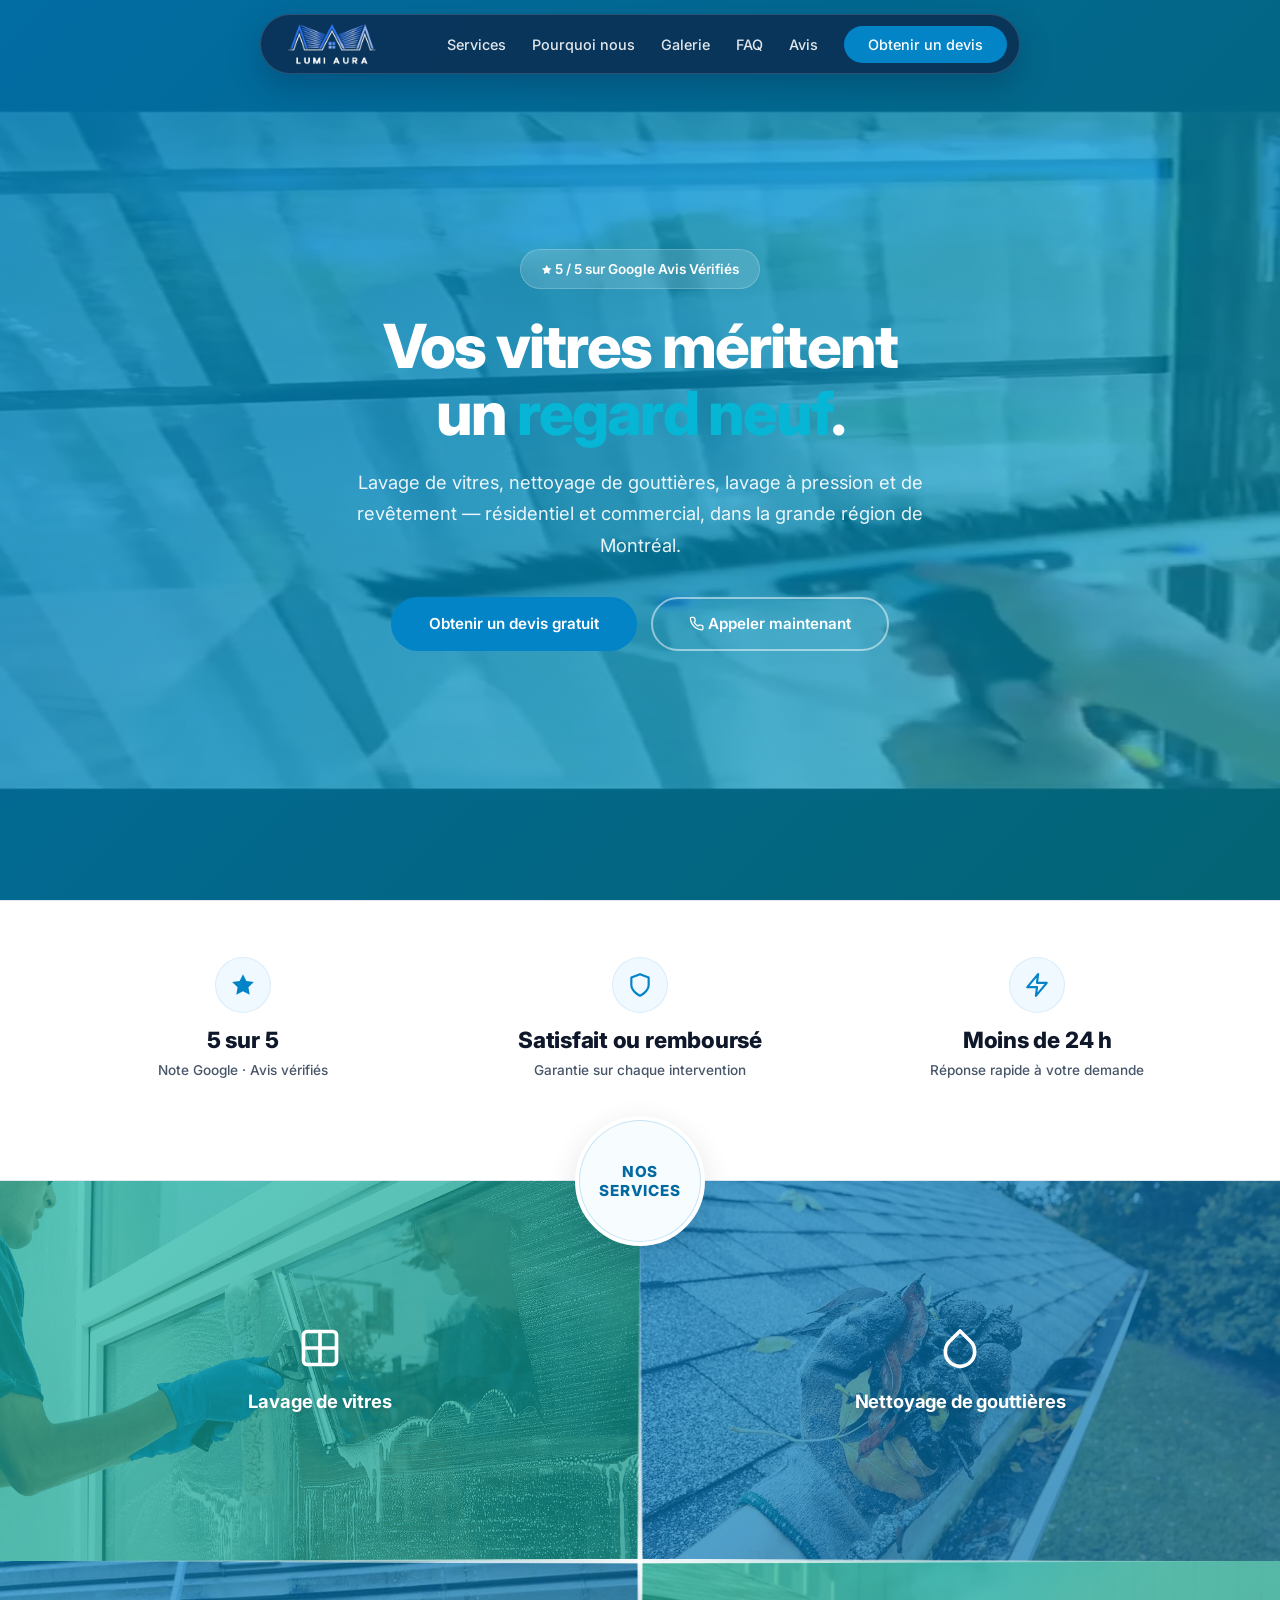
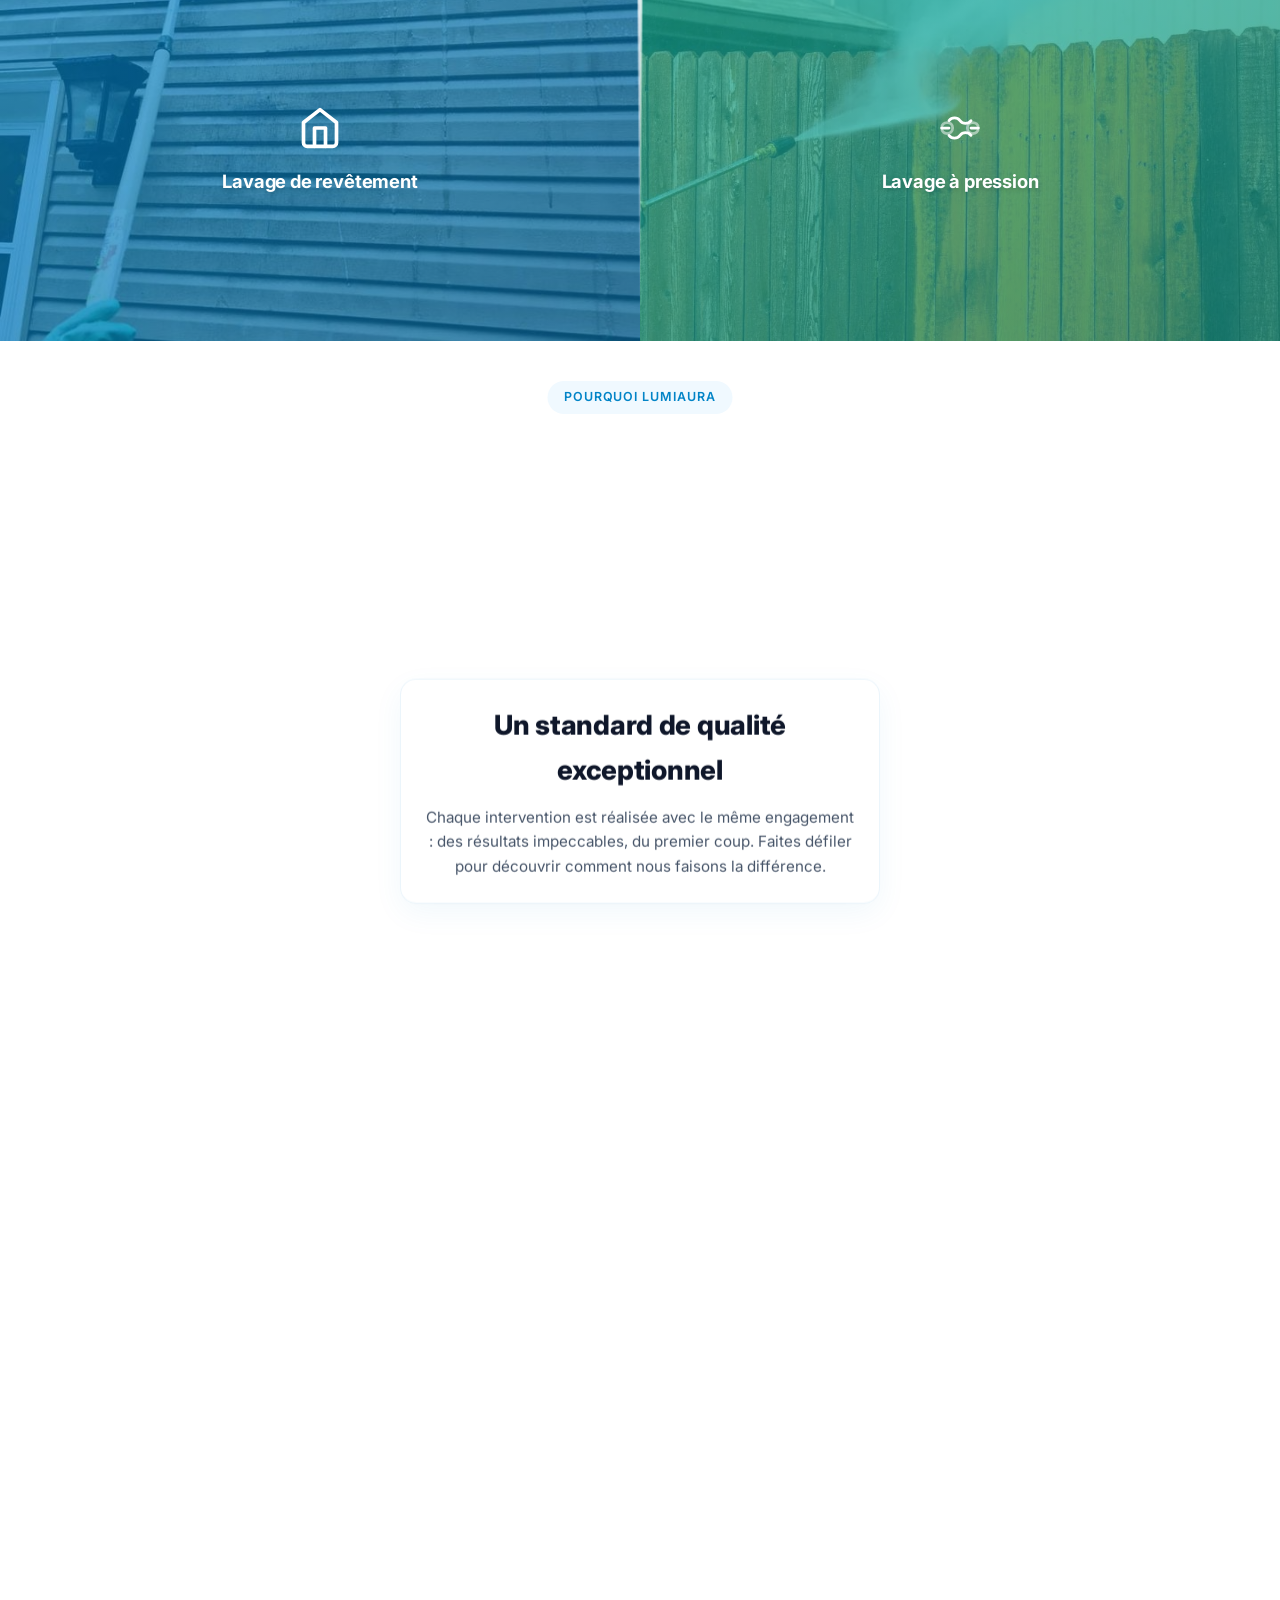
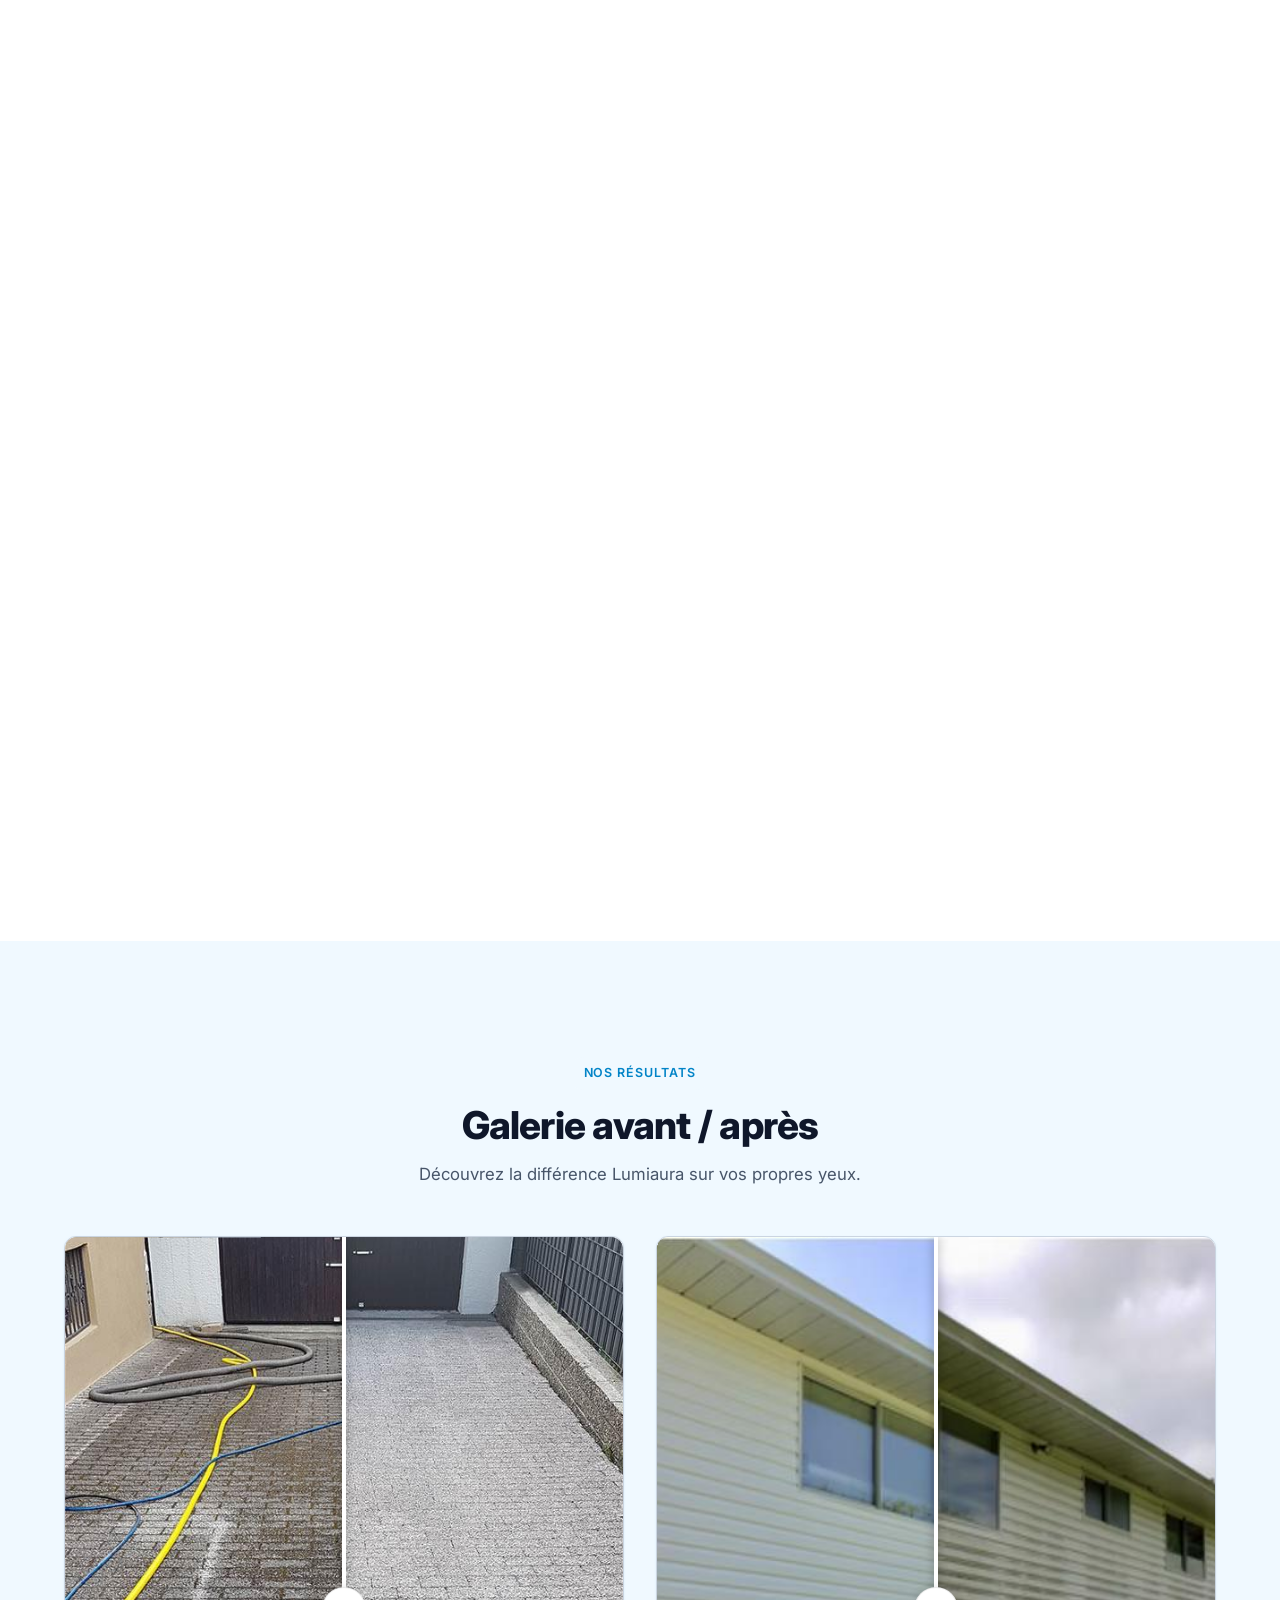
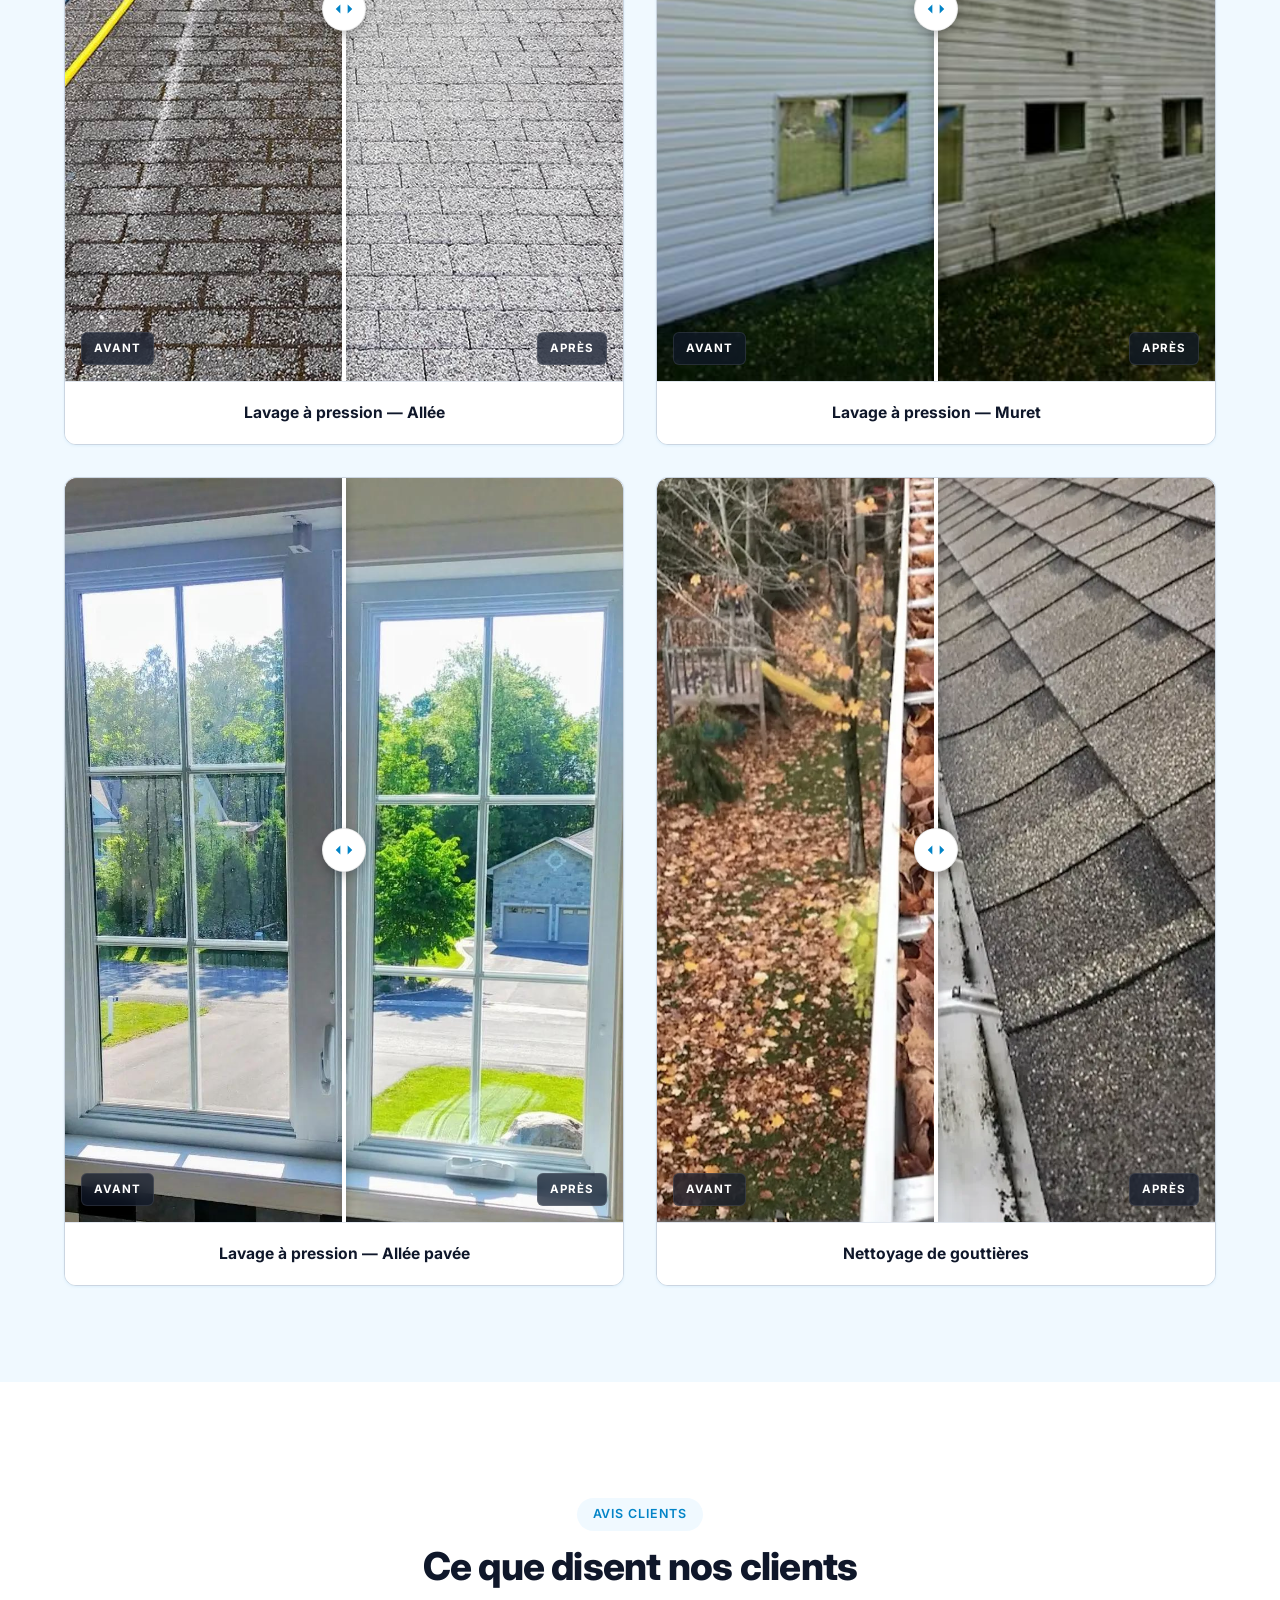
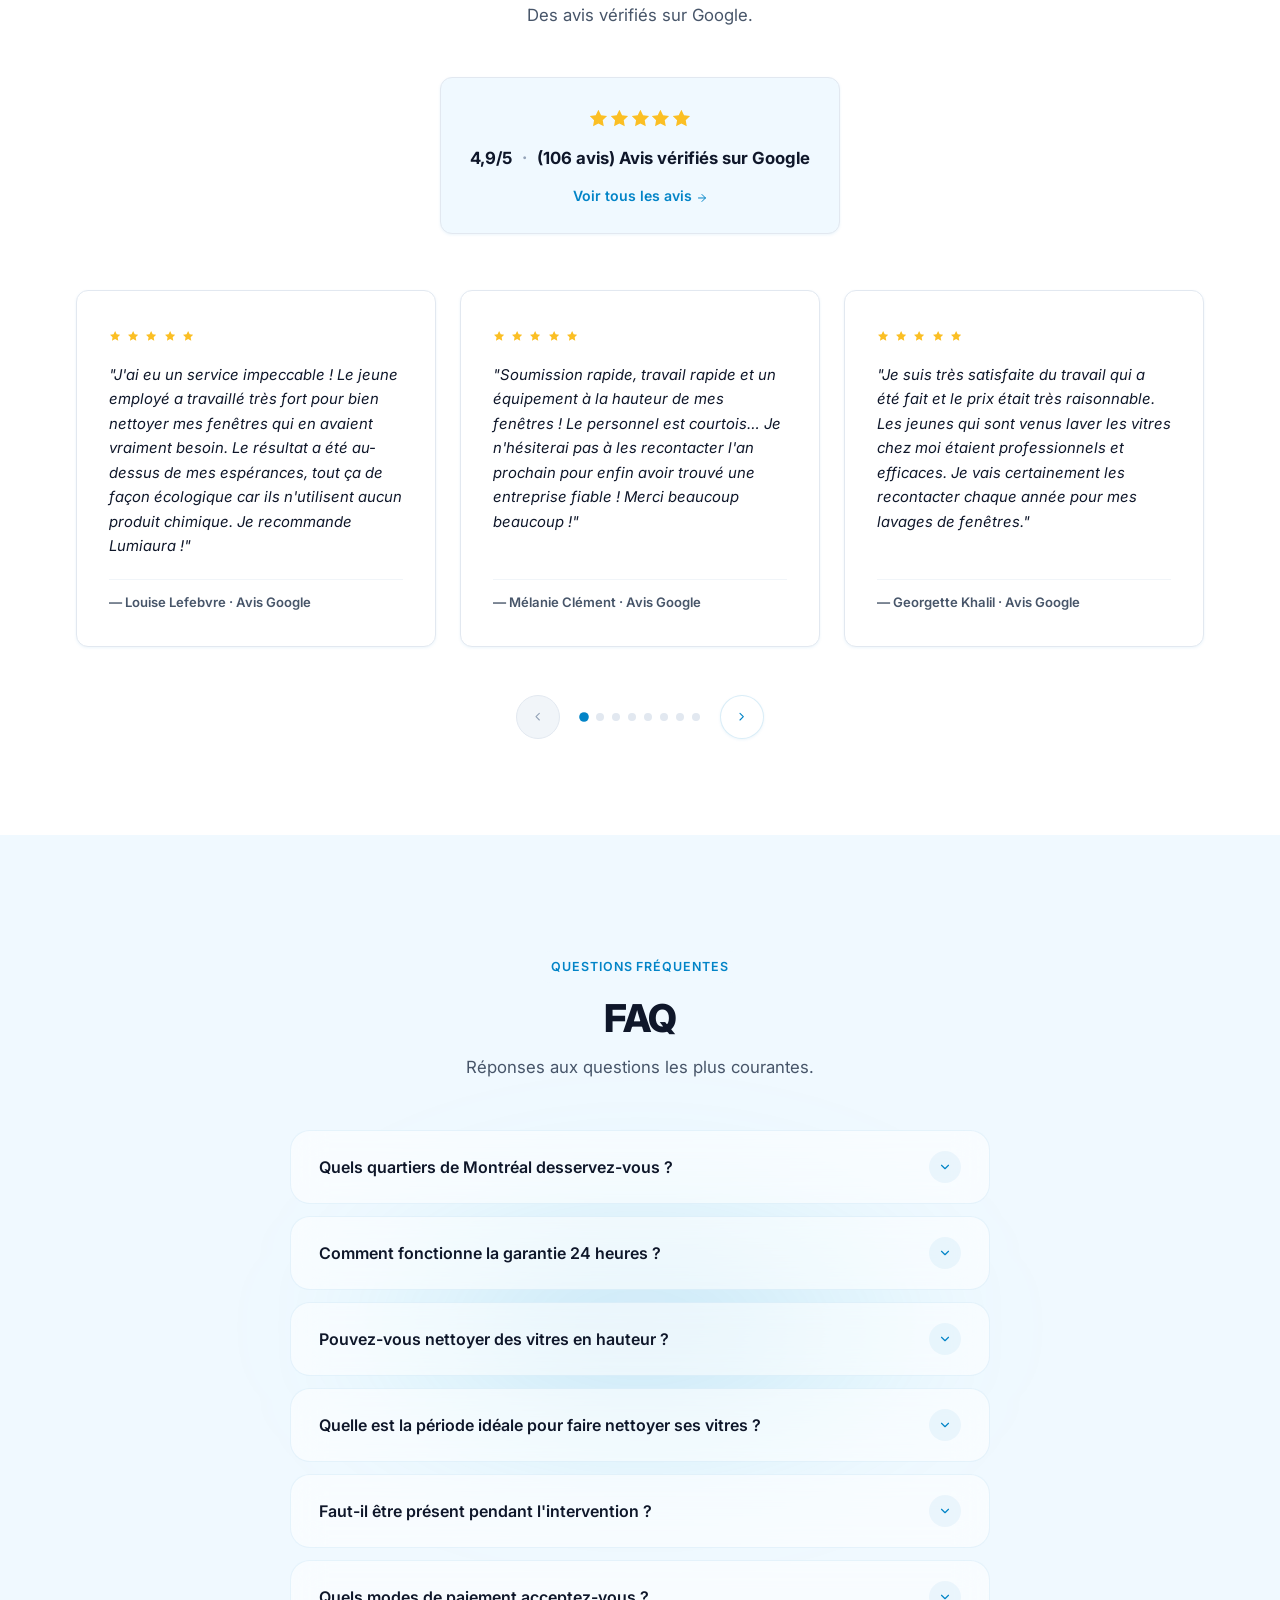
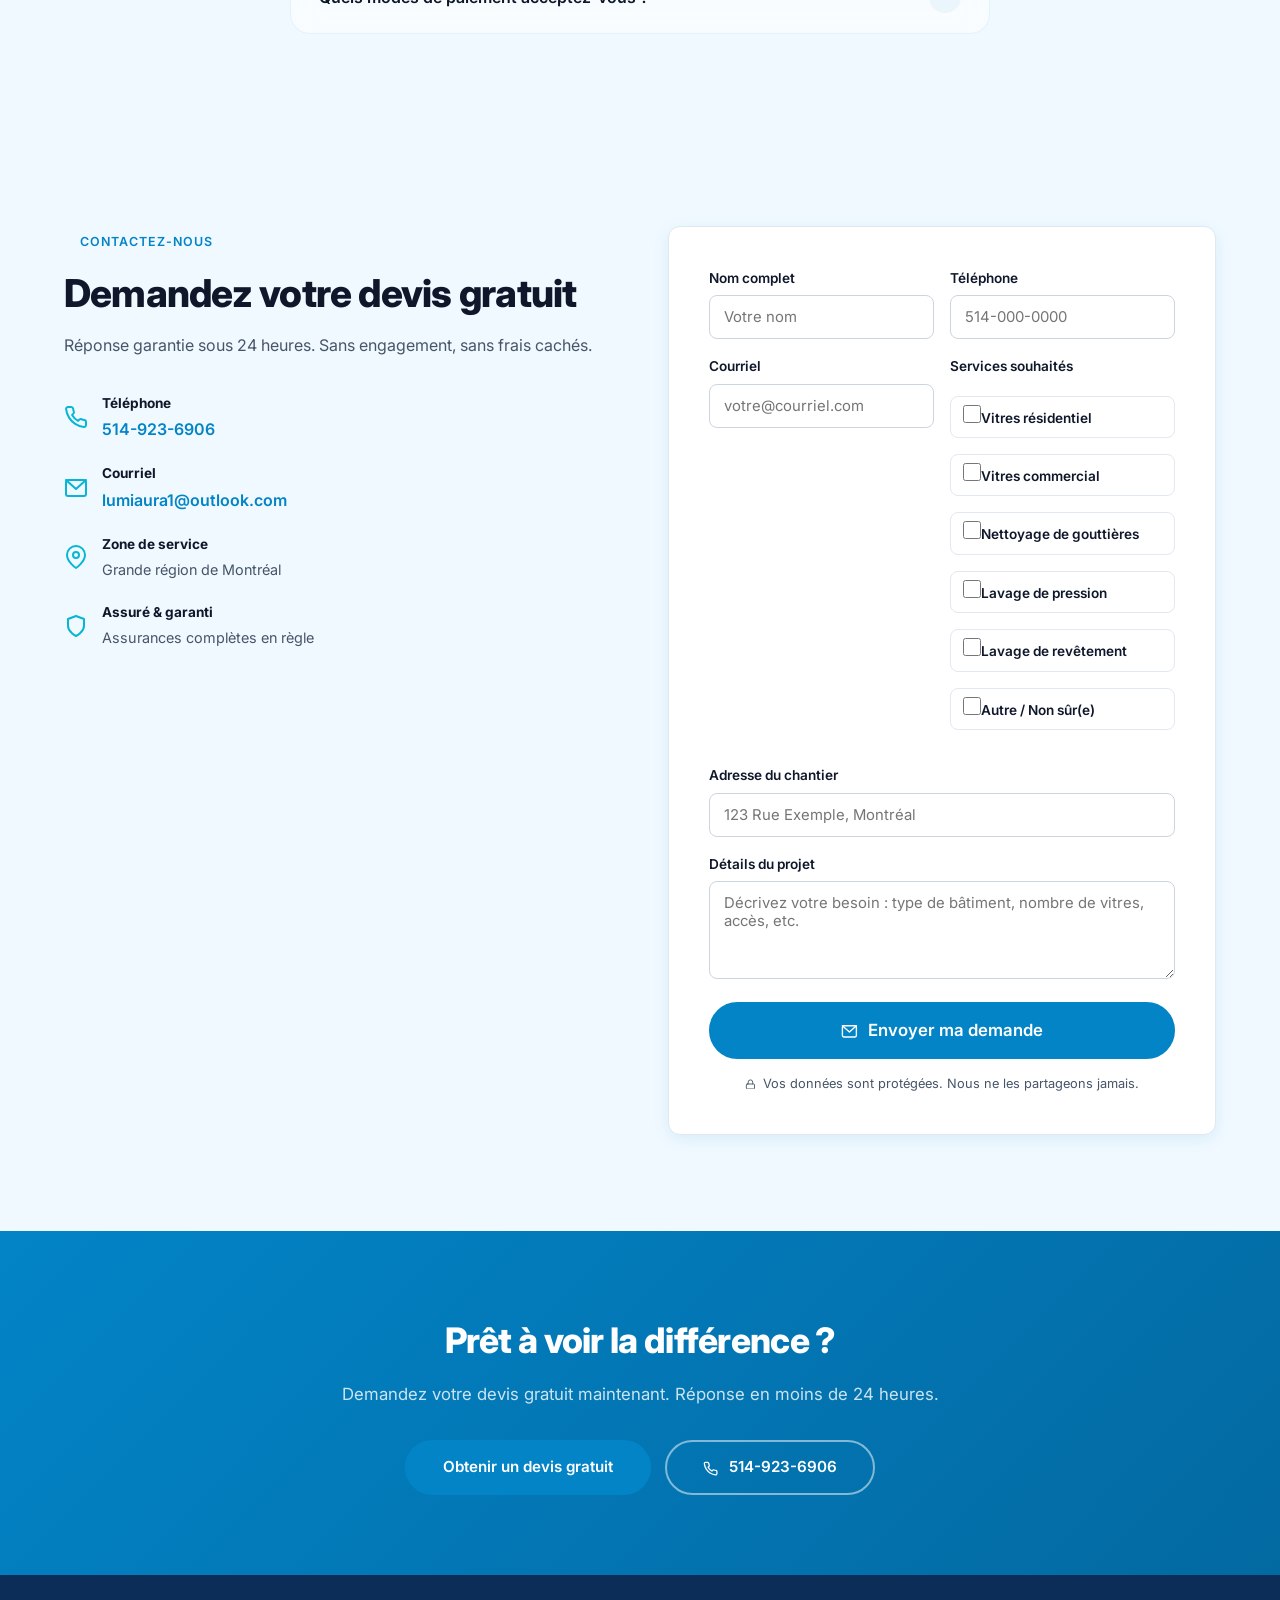
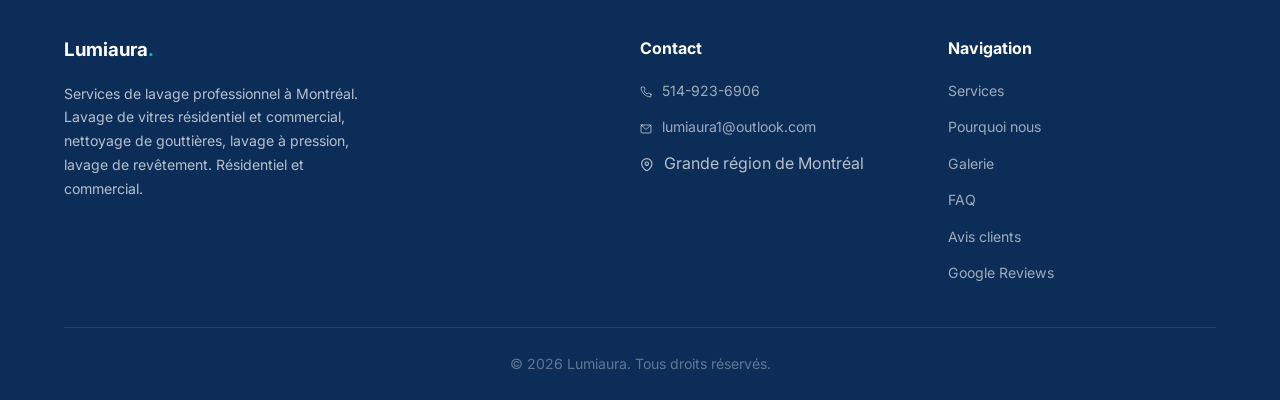
==== commit 4c26fe94: "feat: implement smooth video scroll scrub for scrollytelling animation" ====
--- a/index.html
+++ b/index.html
@@ -113,7 +113,7 @@
 <li><a href="#galerie">Galerie</a></li>
 <li><a href="#faq">FAQ</a></li>
 <li><a href="#temoignages">Avis</a></li>
-<li><a href="#contact" class="btn-nav">Devis gratuit</a></li>
+<li><a href="#contact" class="btn-nav">Obtenir un devis</a></li>
 <li class="mobile-only"><a href="tel:+15149236906" class="btn-nav-tel"><svg class="icon icon-sm"><use href="#icon-phone"/></svg>Nous rejoindre</a></li>
 </ul>
 </div>
@@ -134,7 +134,7 @@
 <h1>Vos vitres méritent<br>un <em>regard neuf</em>.</h1>
 <p class="hero-sub">Lavage de vitres, nettoyage de gouttières, lavage à pression et de revêtement — résidentiel et commercial, dans la grande région de Montréal.</p>
 <div class="hero-ctas">
-<a href="#contact" class="btn btn-primary">Devis gratuit en 2 minutes</a>
+<a href="#contact" class="btn btn-primary">Obtenir un devis gratuit</a>
 <a href="tel:+15149236906" class="btn btn-outline-light"><svg class="icon icon-sm"><use href="#icon-phone"/></svg> Appeler maintenant</a>
 </div>
 </div>
@@ -165,9 +165,11 @@
 
 <!-- Services -->
 <section id="services" class="services-section">
-  <!-- Floating Header centered on the top edge -->
-  <div class="services-header-floating">
-    <h2>Nos services</h2>
+  <!-- Circular badge centered on top edge -->
+  <div class="services-badge-circle">
+    <div class="services-badge-circle__inner">
+      <span class="services-badge-circle__text">Nos services</span>
+    </div>
   </div>
   
   <div class="services-grid">
@@ -226,122 +228,101 @@
         <svg class="icon icon-xs"><use href="#icon-arrow-right"/></svg>
       </a>
     </div>
+    <div class="services-grid-line services-grid-line--horiz"></div>
+    <div class="services-grid-line services-grid-line--vert"></div>
   </div>
 </section>
 
 <!-- Why Us (Scrollytelling Scroll Animation) -->
 <section id="pourquoi" class="why-scrolly-section">
-  <div class="container scrolly-grid">
-    <!-- Sticky Left Column: Animation Visual -->
-    <div class="scrolly-visual-col">
-      <div class="scrolly-visual-sticky">
-        <div class="scrolly-animation-container">
-          <!-- GIF/Video overlay (used if custom files are provided) -->
-          <div class="gif-overlay">
-            <img id="scrolly-gif-img" src="" alt="Pourquoi Lumiaura animation">
-          </div>
-
-          <!-- Fallback Interactive CSS/SVG Animation Stage -->
-          <div class="animation-stage">
-            <!-- Scene 1: Devis submission / verification -->
-            <div class="animation-scene scene-devis active" id="scene-devis">
-              <div class="devis-mock">
-                <div class="devis-header">
-                  <div class="devis-logo">
-                    <svg class="icon icon-sm" style="color:var(--primary);"><use href="#icon-window"/></svg> Lumiaura
-                  </div>
-                  <div class="devis-line w-50"></div>
-                </div>
-                <div class="devis-body">
-                  <div class="devis-item">
-                    <div class="devis-check-box"></div>
-                    <div class="devis-line w-75"></div>
-                  </div>
-                  <div class="devis-item">
-                    <div class="devis-check-box"></div>
-                    <div class="devis-line w-50"></div>
-                  </div>
-                  <div class="devis-item">
-                    <div class="devis-check-box"></div>
-                    <div class="devis-line w-75"></div>
-                  </div>
-                </div>
-                <div class="devis-stamp">Accepté</div>
-              </div>
-              
-              <!-- Assurance badge -->
-              <div class="assurance-badge-wrap">
-                <svg class="icon icon-lg" style="stroke-width:2;"><use href="#icon-shield"/></svg>
-              </div>
-              
-              <!-- Clock badge -->
-              <div class="clock-badge-wrap">
-                <div class="clock-hands"></div>
-              </div>
-            </div>
-
-            <!-- Scene 2: Video Cleaning Showcase (recap garanti) -->
-            <div class="animation-scene scene-cleaning" id="scene-cleaning" style="padding: 0;">
-              <video id="scrollyVideo" class="scrolly-video" muted playsinline loop preload="auto" poster="assets/images/work-showcase-poster.jpg">
-                <source src="assets/videos/work-showcase.mp4" type="video/mp4">
-              </video>
-            </div>
-          </div>
-        </div>
-      </div>
-    </div>
-
-    <!-- Scrolling Right Column: Interactive Text Cards -->
-    <div class="scrolly-text-col">
-      <!-- Step 0: Intro -->
-      <div class="scrolly-step step-intro active" data-step="0">
-        <span class="section-tag">Pourquoi Lumiaura</span>
-        <h2>Un standard de qualité que vous pouvez voir</h2>
-        <p class="scrolly-intro">Chaque intervention est réalisée avec le même engagement : des résultats impeccables, du premier coup. Faites défiler pour découvrir comment nous faisons la différence.</p>
-      </div>
-      
-      <!-- Step 1: Devis -->
-      <div class="scrolly-step" data-step="1">
-        <div class="step-num">01</div>
-        <h3>Devis gratuits</h3>
-        <p>Obtenez une estimation claire, transparente et rapide pour votre projet, directement en ligne ou par téléphone, sans aucuns frais cachés ni engagement.</p>
-      </div>
-
-      <!-- Step 2: Assurance -->
-      <div class="scrolly-step" data-step="2">
-        <div class="step-num">02</div>
-        <h3>Assurance complète en règle</h3>
-        <p>Travaillez l'esprit tranquille. Notre équipe est entièrement couverte par une assurance responsabilité civile complète pour parer à toute éventualité.</p>
-      </div>
-
-      <!-- Step 3: Ponctualité -->
-      <div class="scrolly-step" data-step="3">
-        <div class="step-num">03</div>
-        <h3>Ponctualité garantie</h3>
-        <p>Parce que votre temps est précieux, nous nous faisons un point d'honneur d'arriver exactement à l'heure convenue pour chaque rendez-vous.</p>
-      </div>
-
-      <!-- Step 4: Résultat -->
-      <div class="scrolly-step" data-step="4">
-        <div class="step-num">04</div>
-        <h3>Résultat impeccable</h3>
-        <p>Des vitres si propres qu'elles semblent invisibles. Notre minutie garantit un fini sans aucune trace, redonnant éclat et valeur à votre demeure.</p>
-      </div>
-
-      <!-- Step 5: Eau purifiée -->
-      <div class="scrolly-step" data-step="5">
-        <div class="step-num">05</div>
-        <h3>Eau purifiée</h3>
-        <p>Nous lavons vos vitres à l'eau pure déminéralisée par osmose inverse. Sans détergent chimique, elle sèche sans laisser le moindre cerne ou résidu.</p>
-      </div>
-
-      <!-- Step 6: Garantie -->
-      <div class="scrolly-step" data-step="6">
-        <div class="step-num">06</div>
-        <h3>Garantie 24 heures</h3>
-        <p>Satisfait ou remboursé. Si vous décelez un défaut ou une trace dans les 24 heures suivant notre visite, nous revenons corriger le tir sans frais.</p>
-        <a href="#contact" class="btn btn-primary" style="margin-top: 24px; align-self: flex-start;">Estimer mon projet</a>
-      </div>
+  <div class="scrolly-scroll-container">
+    <div class="scrolly-sticky-viewport">
+      
+      <div class="scrolly-header">
+        <span class="section-tag">Pourquoi LumiAura</span>
+      </div>
+
+      <div class="scrolly-video-container">
+        <video id="scrollyVideo" class="scrolly-video-scrub" muted playsinline preload="auto">
+          <source src="assets/videos/scrollinganimation.mp4" type="video/mp4">
+        </video>
+      </div>
+
+      <div class="scrolly-overlays">
+        <!-- Step 0: Intro -->
+        <div class="scrolly-overlay-card step-0 active" data-step="0">
+          <h2>Un standard de qualité exceptionnel</h2>
+          <p>Chaque intervention est réalisée avec le même engagement : des résultats impeccables, du premier coup. Faites défiler pour découvrir comment nous faisons la différence.</p>
+        </div>
+
+        <!-- Step 1: Devis -->
+        <div class="scrolly-overlay-card step-1 left-side" data-step="1">
+          <div class="step-num-badge">01</div>
+          <h3>Devis gratuits</h3>
+          <ul class="scrolly-bullets">
+            <li>Estimation claire et rapide</li>
+            <li>Aucun frais caché ni mauvaise surprise</li>
+            <li>Totalement gratuit et sans engagement</li>
+          </ul>
+        </div>
+
+        <!-- Step 2: Assurance -->
+        <div class="scrolly-overlay-card step-2 right-side" data-step="2">
+          <div class="step-num-badge">02</div>
+          <h3>Assurance complète en règle</h3>
+          <ul class="scrolly-bullets">
+            <li>Responsabilité civile complète en règle</li>
+            <li>Tranquillité d'esprit garantie</li>
+            <li>Protection complète pour chaque projet</li>
+          </ul>
+        </div>
+
+        <!-- Step 3: Ponctualité -->
+        <div class="scrolly-overlay-card step-3 left-side" data-step="3">
+          <div class="step-num-badge">03</div>
+          <h3>Ponctualité garantie</h3>
+          <ul class="scrolly-bullets">
+            <li>Respect absolu des heures convenues</li>
+            <li>Notification de l'équipe avant l'arrivée</li>
+            <li>Planification optimisée pour votre horaire</li>
+          </ul>
+        </div>
+
+        <!-- Step 4: Résultat -->
+        <div class="scrolly-overlay-card step-4 right-side" data-step="4">
+          <div class="step-num-badge">04</div>
+          <h3>Résultat impeccable</h3>
+          <ul class="scrolly-bullets">
+            <li>Fini brillant sans aucune trace ni cerne</li>
+            <li>Vitres si propres qu'elles semblent invisibles</li>
+            <li>Redonne éclat et valeur à votre demeure</li>
+          </ul>
+        </div>
+
+        <!-- Step 5: Eau purifiée -->
+        <div class="scrolly-overlay-card step-5 left-side" data-step="5">
+          <div class="step-num-badge">05</div>
+          <h3>Eau purifiée</h3>
+          <ul class="scrolly-bullets">
+            <li>Lavage écologique par osmose inverse</li>
+            <li>Séchage naturel et 100% propre</li>
+            <li>Aucun détergent ni résidu chimique</li>
+          </ul>
+        </div>
+
+        <!-- Step 6: Garantie -->
+        <div class="scrolly-overlay-card step-6 right-side" data-step="6">
+          <div class="step-num-badge">06</div>
+          <h3>Garantie 24 heures</h3>
+          <ul class="scrolly-bullets">
+            <li>Satisfait ou ré-intervenu sans frais</li>
+            <li>Garantie de qualité de premier plan</li>
+            <li>Votre entière satisfaction est notre priorité</li>
+          </ul>
+          <a href="#contact" class="btn btn-primary btn-cta-scroll">Estimer mon projet</a>
+        </div>
+      </div>
+      
     </div>
   </div>
 </section>
@@ -449,7 +430,7 @@
     <svg class="icon icon-sm"><use href="#icon-star"/></svg><svg class="icon icon-sm"><use href="#icon-star"/></svg><svg class="icon icon-sm"><use href="#icon-star"/></svg><svg class="icon icon-sm"><use href="#icon-star"/></svg><svg class="icon icon-sm"><use href="#icon-star"/></svg>
   </div>
   <div class="google-score">
-    <span id="google-rating-val" class="google-rating-val" data-target="5.0">5.0</span>/5 
+    <span id="google-rating-val" class="google-rating-val" data-target="5.0">5 sur 5</span>
     <span class="google-divider">·</span> 
     <span class="google-reviews-text">
       (<span id="google-review-count" class="google-review-count" data-target="108">108</span> avis)
@@ -769,7 +750,7 @@
 <h2>Prêt à voir la différence ?</h2>
 <p>Demandez votre devis gratuit maintenant. Réponse en moins de 24 heures.</p>
 <div class="cta-actions">
-<a href="#contact" class="btn btn-primary">Devis gratuit en 2 minutes</a>
+<a href="#contact" class="btn btn-primary">Obtenir un devis gratuit</a>
 <a href="tel:+15149236906" class="btn btn-outline-light"><svg class="icon icon-sm" style="vertical-align:middle;margin-right:6px"><use href="#icon-phone"/></svg> 514-923-6906</a>
 </div>
 </div>
@@ -1070,10 +1051,10 @@
   
   if (ratingEl && reviewsEl && ratingBar) {
     // Reset contents to 0 initially for progressive entrance
-    ratingEl.textContent = '0,0';
+    ratingEl.textContent = '0,0/5';
     reviewsEl.textContent = '0';
     
-    function animateNumber(el, start, end, duration, decimals = 0) {
+    function animateNumber(el, start, end, duration, decimals = 0, formatFn = null) {
       const range = end - start;
       const startTime = performance.now();
       
@@ -1083,7 +1064,9 @@
         const easeProgress = 1 - Math.pow(1 - progress, 3); // cubic easeOut
         const currentVal = start + range * easeProgress;
         
-        if (decimals > 0) {
+        if (formatFn) {
+          el.textContent = formatFn(currentVal);
+        } else if (decimals > 0) {
           el.textContent = currentVal.toFixed(decimals).replace('.', ',');
         } else {
           el.textContent = Math.round(currentVal).toString();
@@ -1092,7 +1075,9 @@
         if (progress < 1) {
           requestAnimationFrame(update);
         } else {
-          if (decimals > 0) {
+          if (formatFn) {
+            el.textContent = formatFn(end);
+          } else if (decimals > 0) {
             el.textContent = end.toFixed(decimals).replace('.', ',');
           } else {
             el.textContent = end.toString();
@@ -1113,7 +1098,13 @@
           
           // Small timeout to allow slide up card animation to begin before numbers count
           setTimeout(() => {
-            animateNumber(ratingEl, 0.0, ratingTarget, 1500, 1);
+            animateNumber(ratingEl, 0.0, ratingTarget, 1500, 1, function(val) {
+              const rounded = Math.round(val * 10) / 10;
+              if (rounded === 5.0) {
+                return '5 sur 5';
+              }
+              return rounded.toFixed(1).replace('.', ',') + '/5';
+            });
             animateNumber(reviewsEl, 0, reviewsTarget, 1500, 0);
           }, 150);
           
@@ -1350,126 +1341,101 @@
 // Why Us Scrollytelling Animation Controller
 (function(){
   document.addEventListener('DOMContentLoaded', function() {
-    var steps = document.querySelectorAll('.scrolly-step');
-    var animationContainer = document.querySelector('.scrolly-animation-container');
-    if (!animationContainer || !steps.length) return;
-
-    var sceneCleaning = document.getElementById('scene-cleaning');
-    var activeGifImg = document.getElementById('scrolly-gif-img');
-    var gifOverlay = document.querySelector('.gif-overlay');
-    var scrollyVideo = document.getElementById('scrollyVideo');
-
-    // Optional user custom GIF sources (can be uncommented/extended when files are generated)
-    var stepGifs = {
-      // 1: 'assets/images/devis.gif',
-      // 4: 'assets/images/van-cleaning.gif',
-    };
-
-    var currentActiveStep = -1;
-
-    function updateAnimation(stepIndex) {
-      if (currentActiveStep === stepIndex) return;
-      currentActiveStep = stepIndex;
-
-      // Reset dynamic scene active/state classes
-      animationContainer.classList.remove('assurance-active', 'clock-active', 'water-active');
-      
-      // Update custom GIF if configured
-      if (stepGifs[stepIndex]) {
-        activeGifImg.src = stepGifs[stepIndex];
-        gifOverlay.classList.add('active');
+    var section = document.querySelector('.why-scrolly-section');
+    var video = document.getElementById('scrollyVideo');
+    var cards = document.querySelectorAll('.scrolly-overlay-card');
+    if (!section || !video || !cards.length) return;
+
+    var targetTime = 0;
+    var lastActiveIndex = -1;
+
+    // Smooth scrub interpolation loop
+    function updateVideoTime() {
+      if (!isNaN(video.duration) && video.duration > 0) {
+        var diff = targetTime - video.currentTime;
+        if (Math.abs(diff) > 0.02) {
+          // Clamp target time to stay within video duration bounds
+          video.currentTime = Math.max(0, Math.min(video.duration - 0.05, video.currentTime + diff * 0.18));
+        } else {
+          video.currentTime = targetTime;
+        }
+      }
+      requestAnimationFrame(updateVideoTime);
+    }
+    
+    // Start smooth loop
+    requestAnimationFrame(updateVideoTime);
+
+    function handleScroll() {
+      var isMobile = window.innerWidth <= 768;
+      var activeIndex = 0;
+
+      if (!isMobile) {
+        // Desktop Scroll Scrubbing
+        var rect = section.getBoundingClientRect();
+        var sectionHeight = rect.height;
+        var sectionTop = rect.top + window.pageYOffset;
+        var scrollY = window.pageYOffset;
+        var windowHeight = window.innerHeight;
+        
+        var progress = (scrollY - sectionTop) / (sectionHeight - windowHeight);
+        progress = Math.max(0, Math.min(1, progress));
+
+        if (!isNaN(video.duration) && video.duration > 0) {
+          targetTime = progress * (video.duration - 0.05); // Keep a small margin at the end
+        }
+
+        // Determine active step card based on progress regions
+        var thresholds = [0.08, 0.23, 0.38, 0.53, 0.68, 0.83, 1.0];
+        for (var i = 0; i < thresholds.length; i++) {
+          if (progress <= thresholds[i]) {
+            activeIndex = i;
+            break;
+          }
+        }
       } else {
-        gifOverlay.classList.remove('active');
-      }
-
-      var sceneDevis = document.getElementById('scene-devis');
-
-      if (stepIndex <= 3) {
-        // --- SCENE 1 (Steps 0, 1, 2, 3) ---
-        if (sceneDevis) sceneDevis.classList.add('active');
-        if (sceneCleaning) sceneCleaning.classList.remove('active');
+        // Mobile Layout: Card selection based on center alignment
+        var triggerPoint = window.innerHeight * 0.55;
+        var minDiff = Infinity;
         
-        // Pause showcase video to optimize resources
-        if (scrollyVideo) {
-          scrollyVideo.pause();
+        cards.forEach(function(card, index) {
+          var r = card.getBoundingClientRect();
+          var cardCenter = r.top + r.height / 2;
+          var diff = Math.abs(cardCenter - triggerPoint);
+          if (diff < minDiff) {
+            minDiff = diff;
+            activeIndex = index;
+          }
+        });
+
+        // Set video scrubbing based on the active step
+        if (!isNaN(video.duration) && video.duration > 0) {
+          var mobileProgress = activeIndex / (cards.length - 1);
+          targetTime = mobileProgress * (video.duration - 0.05);
         }
-
-        // Action check trigger
-        if (stepIndex >= 1) {
-          if (sceneDevis) sceneDevis.classList.add('checked');
-        } else {
-          if (sceneDevis) sceneDevis.classList.remove('checked');
-        }
-
-        // Assurance Shield overlay
-        if (stepIndex === 2) {
-          animationContainer.classList.add('assurance-active');
-        }
-        
-        // Clock spin overlay
-        if (stepIndex === 3) {
-          animationContainer.classList.add('clock-active');
-        }
-
-      } else {
-        // --- SCENE 2 (Steps 4, 5, 6) ---
-        if (sceneDevis) sceneDevis.classList.remove('active');
-        if (sceneCleaning) sceneCleaning.classList.add('active');
-        
-        // Play showcase video
-        if (scrollyVideo) {
-          scrollyVideo.play().catch(function(){});
-        }
-
-        // Water purified badge
-        if (stepIndex === 5) {
-          animationContainer.classList.add('water-active');
-        }
-      }
-    }
-
-    // Scroll tracker
-    function handleScroll() {
-      var triggerPoint = window.innerHeight * 0.45; // trigger at 45% screen height
-      var activeIndex = 0;
-
-      steps.forEach(function(step, index) {
-        var rect = step.getBoundingClientRect();
-        if (rect.top <= triggerPoint && rect.bottom >= triggerPoint) {
-          activeIndex = index;
-        }
-      });
-
-      // Special boundary checks
-      var parentSection = document.querySelector('.why-scrolly-section');
-      if (parentSection) {
-        var sectionRect = parentSection.getBoundingClientRect();
-        if (sectionRect.top > triggerPoint) {
-          activeIndex = 0;
-        } else if (sectionRect.bottom < triggerPoint) {
-          activeIndex = steps.length - 1;
-        }
-      }
-
-      // Highlight text and trigger animation step change
-      steps.forEach(function(step, index) {
-        if (index === activeIndex) {
-          if (!step.classList.contains('active')) {
-            step.classList.add('active');
-            var stepNum = parseInt(step.getAttribute('data-step') || '0', 10);
-            updateAnimation(stepNum);
+      }
+
+      // Update active classes
+      if (activeIndex !== lastActiveIndex) {
+        lastActiveIndex = activeIndex;
+        cards.forEach(function(card, index) {
+          if (index === activeIndex) {
+            card.classList.add('active');
+          } else {
+            card.classList.remove('active');
           }
-        } else {
-          step.classList.remove('active');
-        }
-      });
-    }
-
+        });
+      }
+    }
+
+    // Bind scroll and resize listeners
     window.addEventListener('scroll', handleScroll, { passive: true });
     window.addEventListener('resize', handleScroll);
 
-    // Initial run
-    handleScroll();
+    // Initial trigger
+    setTimeout(function() {
+      handleScroll();
+    }, 100);
   });
 })();
 
--- a/assets/css/style.css
+++ b/assets/css/style.css
@@ -106,7 +106,7 @@
 .trust-item p{color:var(--text-medium);font-size:.88rem;line-height:1.5}
 
 .stats-bar {
-  padding: 56px 0;
+  padding: 56px 0 100px 0;
   background: var(--white);
   border-top: 1px solid #e2e8f0;
   border-bottom: 1px solid #e2e8f0;
@@ -152,30 +152,44 @@
   background: var(--white);
   overflow: visible;
 }
-.services-header-floating {
-  position: absolute;
-  top: 45px;
+.services-badge-circle {
+  position: absolute;
+  top: 0;
   left: 50%;
-  transform: translateX(-50%);
+  transform: translate(-50%, -50%);
   z-index: 100;
+  width: 130px;
+  height: 130px;
+  background: var(--white);
+  border-radius: 50%;
+  display: flex;
+  align-items: center;
+  justify-content: center;
+  box-shadow: 0 10px 30px rgba(2, 28, 60, 0.12);
+  border: 4px solid var(--white);
+}
+.services-badge-circle__inner {
+  width: 100%;
+  height: 100%;
+  border-radius: 50%;
+  border: 1px solid rgba(2, 132, 199, 0.2);
+  background: rgba(240, 249, 255, 0.55);
+  display: flex;
+  align-items: center;
+  justify-content: center;
+  padding: 12px;
   text-align: center;
-  background: none;
-  border: none;
-  box-shadow: none;
-  padding: 0;
-  white-space: nowrap;
-  pointer-events: none;
-}
-.services-header-floating h2 {
-  font-size: 2.2rem;
+}
+.services-badge-circle__text {
+  font-size: 0.95rem;
   font-weight: 800;
-  color: #fff;
-  margin: 0;
-  letter-spacing: -0.02em;
-  text-shadow: none !important;
-  -webkit-text-stroke: none !important;
+  text-transform: uppercase;
+  letter-spacing: 0.05em;
+  color: var(--primary-dark);
+  line-height: 1.25;
 }
 .services-grid {
+  position: relative;
   display: grid;
   grid-template-columns: 1fr 1fr;
   gap: 0;
@@ -191,6 +205,30 @@
   transform: none;
   box-shadow: none;
 }
+.services-grid-line {
+  position: absolute;
+  background: var(--white);
+  z-index: 5;
+  pointer-events: none;
+}
+.services-grid-line--horiz {
+  top: 50%;
+  left: 0;
+  width: 100%;
+  height: 5px;
+  transform: translateY(-50%);
+  background: linear-gradient(to right, rgba(255, 255, 255, 0) 0%, rgba(255, 255, 255, 0.95) 50%, rgba(255, 255, 255, 0) 100%);
+  clip-path: polygon(0 50%, 50% 0, 100% 50%, 50% 100%);
+}
+.services-grid-line--vert {
+  left: 50%;
+  top: 0;
+  height: 100%;
+  width: 5px;
+  transform: translateX(-50%);
+  background: linear-gradient(to bottom, rgba(255, 255, 255, 0) 0%, rgba(255, 255, 255, 0.95) 50%, rgba(255, 255, 255, 0) 100%);
+  clip-path: polygon(50% 0, 100% 50%, 50% 100%, 0 50%);
+}
 
 @media(max-width: 960px) {
   .services-grid .service-card {
@@ -199,18 +237,13 @@
 }
 
 @media(max-width: 768px) {
-  .services-header-floating {
-    top: 24px;
-    padding: 0;
-  }
-  .services-header-floating .section-tag {
-    font-size: 0.65rem;
-    margin-bottom: 2px;
-  }
-  .services-header-floating h2 {
-    font-size: 1.25rem;
-    text-shadow: none !important;
-    -webkit-text-stroke: none !important;
+  .services-badge-circle {
+    width: 105px;
+    height: 105px;
+    border-width: 3px;
+  }
+  .services-badge-circle__text {
+    font-size: 0.78rem;
   }
   .services-grid {
     grid-template-columns: 1fr 1fr;
@@ -277,16 +310,16 @@
   z-index: 2;
 }
 .service-card:nth-child(1) .service-card__overlay {
-  background: linear-gradient(135deg, rgba(2, 132, 199, 0.8) 0%, rgba(3, 105, 161, 0.88) 100%);
+  background: linear-gradient(135deg, rgba(20, 184, 166, 0.85) 0%, rgba(13, 148, 136, 0.92) 100%);
 }
 .service-card:nth-child(2) .service-card__overlay {
-  background: linear-gradient(135deg, rgba(6, 182, 212, 0.85) 0%, rgba(8, 145, 178, 0.9) 100%);
+  background: linear-gradient(135deg, rgba(2, 132, 199, 0.85) 0%, rgba(3, 105, 161, 0.92) 100%);
 }
 .service-card:nth-child(3) .service-card__overlay {
-  background: linear-gradient(135deg, rgba(20, 184, 166, 0.8) 0%, rgba(13, 148, 136, 0.88) 100%);
+  background: linear-gradient(135deg, rgba(2, 132, 199, 0.85) 0%, rgba(3, 105, 161, 0.92) 100%);
 }
 .service-card:nth-child(4) .service-card__overlay {
-  background: linear-gradient(135deg, rgba(14, 165, 233, 0.8) 0%, rgba(2, 132, 199, 0.88) 100%);
+  background: linear-gradient(135deg, rgba(20, 184, 166, 0.85) 0%, rgba(13, 148, 136, 0.92) 100%);
 }
 .service-card:hover .service-card__overlay {
   opacity: 0.88;
@@ -935,689 +968,230 @@
 .why-scrolly-section {
   position: relative;
   background: var(--white);
-  padding: 100px 0;
-}
-.scrolly-grid {
-  display: grid;
-  grid-template-columns: 1.15fr 0.85fr;
-  gap: 60px;
-  align-items: start;
-}
-.scrolly-visual-col {
-  position: relative;
-  height: 100%;
-}
-.scrolly-visual-sticky {
-  position: sticky;
-  top: 130px; /* Offset from fixed navbar */
-  height: calc(100vh - 180px);
-  display: flex;
-  align-items: center;
-  justify-content: center;
-}
-.scrolly-animation-container {
   width: 100%;
-  max-width: 520px;
-  height: 400px;
-  background: #ffffff;
-  border-radius: 20px;
-  box-shadow: 0 20px 40px rgba(2, 132, 199, 0.06), 0 1px 3px rgba(0, 0, 0, 0.02);
-  border: 1px solid rgba(2, 132, 199, 0.06);
-  display: flex;
-  align-items: center;
-  justify-content: center;
-  position: relative;
-  overflow: hidden;
-}
-.scrolly-video {
+  height: 600vh; /* Smooth scrolling height */
+}
+.scrolly-scroll-container {
+  position: relative;
   width: 100%;
   height: 100%;
-  object-fit: cover;
-  border-radius: 20px;
-  display: block;
-}
-
-/* Scene Wrapper */
-.animation-stage {
+}
+.scrolly-sticky-viewport {
+  position: sticky;
+  top: 0;
+  height: 100vh;
+  width: 100%;
+  display: flex;
+  align-items: center;
+  justify-content: center;
+  overflow: hidden;
+  background: var(--white);
+}
+.scrolly-header {
+  position: absolute;
+  top: 40px;
+  left: 50%;
+  transform: translateX(-50%);
+  text-align: center;
+  z-index: 10;
+}
+.scrolly-video-container {
+  position: relative;
+  width: 55%;
+  max-width: 720px;
+  aspect-ratio: 16/9;
+  display: flex;
+  align-items: center;
+  justify-content: center;
+  background: var(--white);
+  z-index: 5;
+}
+.scrolly-video-scrub {
   width: 100%;
   height: 100%;
-  position: relative;
-}
-
-/* Base Scene Styles */
-.animation-scene {
+  object-fit: contain;
+  display: block;
+  background: var(--white);
+  border-radius: 12px;
+}
+.scrolly-overlays {
   position: absolute;
   inset: 0;
-  display: flex;
-  align-items: center;
-  justify-content: center;
+  pointer-events: none;
+  z-index: 10;
+}
+.scrolly-overlay-card {
+  position: absolute;
+  width: 28%;
+  max-width: 330px;
+  background: rgba(255, 255, 255, 0.95);
+  border-radius: 16px;
+  padding: 24px;
+  box-shadow: 0 10px 30px rgba(2, 132, 199, 0.06), 0 1px 3px rgba(0, 0, 0, 0.02);
+  border: 1px solid rgba(2, 132, 199, 0.08);
+  backdrop-filter: blur(8px);
+  -webkit-backdrop-filter: blur(8px);
+  pointer-events: auto;
   opacity: 0;
-  transform: scale(0.96) translateY(10px);
-  transition: opacity 0.5s cubic-bezier(0.25, 0.8, 0.25, 1), transform 0.5s cubic-bezier(0.25, 0.8, 0.25, 1);
-  pointer-events: none;
-}
-.animation-scene.active {
+  visibility: hidden;
+  transition: opacity 0.5s cubic-bezier(0.25, 1, 0.5, 1), transform 0.5s cubic-bezier(0.25, 1, 0.5, 1), visibility 0.5s ease;
+}
+.scrolly-overlay-card.left-side {
+  left: 6%;
+  top: 50%;
+  transform: translateY(-50%) translateX(-25px);
+}
+.scrolly-overlay-card.left-side.active {
   opacity: 1;
-  transform: scale(1) translateY(0);
-  pointer-events: auto;
-}
-
-/* Scene 1 (Devis): Submission & Accept Badge */
-.scene-devis {
-  background: #ffffff;
-  padding: 40px;
-  flex-direction: column;
-}
-.devis-mock {
-  width: 260px;
-  background: #ffffff;
-  border-radius: 12px;
-  border: 1.5px solid #cbd5e1;
-  padding: 20px;
-  box-shadow: 0 10px 25px rgba(0,0,0,0.03);
-  position: relative;
-  overflow: hidden;
-}
-.devis-header {
-  border-bottom: 1.5px solid #f1f5f9;
-  padding-bottom: 12px;
-  margin-bottom: 16px;
-}
-.devis-logo {
+  visibility: visible;
+  transform: translateY(-50%) translateX(0);
+}
+.scrolly-overlay-card.right-side {
+  right: 6%;
+  top: 50%;
+  transform: translateY(-50%) translateX(25px);
+}
+.scrolly-overlay-card.right-side.active {
+  opacity: 1;
+  visibility: visible;
+  transform: translateY(-50%) translateX(0);
+}
+.scrolly-overlay-card.step-0 {
+  left: 50%;
+  top: 50%;
+  transform: translate(-50%, -40%);
+  width: 90%;
+  max-width: 480px;
+  text-align: center;
+}
+.scrolly-overlay-card.step-0.active {
+  opacity: 1;
+  visibility: visible;
+  transform: translate(-50%, -50%);
+}
+.step-num-badge {
+  display: inline-flex;
+  align-items: center;
+  justify-content: center;
+  font-size: 0.85rem;
   font-weight: 800;
-  font-size: 0.95rem;
-  color: var(--primary);
-  display: flex;
-  align-items: center;
-  gap: 4px;
-}
-.devis-line {
-  height: 8px;
-  background: #e2e8f0;
-  border-radius: 4px;
-  margin-top: 8px;
-}
-.devis-line.w-50 { width: 50%; }
-.devis-line.w-75 { width: 75%; }
-.devis-body {
-  display: flex;
-  flex-direction: column;
-  gap: 10px;
-}
-.devis-item {
-  display: flex;
-  align-items: center;
-  gap: 12px;
-}
-.devis-check-box {
-  width: 18px;
-  height: 18px;
-  border-radius: 4px;
-  border: 1.5px solid #cbd5e1;
-  background: #fff;
-  transition: all 0.3s cubic-bezier(0.34, 1.56, 0.64, 1);
-  position: relative;
-  flex-shrink: 0;
-}
-.devis-check-box::after {
-  content: '';
-  position: absolute;
-  top: 2px;
-  left: 5px;
-  width: 5px;
-  height: 9px;
-  border: solid #fff;
-  border-width: 0 2px 2px 0;
-  transform: rotate(45deg) scale(0);
-  transition: transform 0.2s ease;
-}
-
-/* Checked animations triggered in JS */
-.checked .devis-check-box {
-  background: #22c55e;
-  border-color: #22c55e;
-}
-.checked .devis-check-box::after {
-  transform: rotate(45deg) scale(1);
-}
-
-.devis-stamp {
-  position: absolute;
-  top: 50%;
-  left: 50%;
-  transform: translate(-50%, -50%) scale(1.8) rotate(-15deg);
-  border: 3px solid #22c55e;
-  color: #22c55e;
-  font-size: 1.1rem;
-  font-weight: 800;
-  text-transform: uppercase;
-  letter-spacing: 2px;
-  padding: 6px 16px;
-  border-radius: 8px;
-  opacity: 0;
-  transition: transform 0.4s cubic-bezier(0.175, 0.885, 0.32, 1.275), opacity 0.3s ease;
-  background: rgba(255, 255, 255, 0.95);
-  box-shadow: 0 10px 20px rgba(34, 197, 94, 0.1);
-  pointer-events: none;
-}
-.checked .devis-stamp {
-  transform: translate(-50%, -50%) scale(1) rotate(-10deg);
-  opacity: 1;
-}
-
-/* Shield Badge overlay for Step 2 */
-.assurance-badge-wrap {
-  position: absolute;
-  bottom: 40px;
-  right: 50px;
-  width: 64px;
-  height: 64px;
-  background: #ecfeff;
-  border: 1.5px solid var(--accent);
-  border-radius: 50%;
-  display: flex;
-  align-items: center;
-  justify-content: center;
-  color: var(--accent);
-  box-shadow: 0 8px 20px rgba(6, 182, 212, 0.15);
-  transform: scale(0) translateY(10px);
-  transition: transform 0.4s cubic-bezier(0.34, 1.56, 0.64, 1);
-}
-.assurance-active .assurance-badge-wrap {
-  transform: scale(1) translateY(0);
-}
-
-/* Clock overlay for Step 3 */
-.clock-badge-wrap {
-  position: absolute;
-  top: 40px;
-  left: 50px;
-  width: 64px;
-  height: 64px;
-  background: #f0f9ff;
-  border: 1.5px solid var(--primary);
-  border-radius: 50%;
-  display: flex;
-  align-items: center;
-  justify-content: center;
-  color: var(--primary);
-  box-shadow: 0 8px 20px rgba(2, 132, 199, 0.15);
-  transform: scale(0) translateY(-10px);
-  transition: transform 0.4s cubic-bezier(0.34, 1.56, 0.64, 1);
-}
-.clock-active .clock-badge-wrap {
-  transform: scale(1) translateY(0);
-}
-/* Clock Hands rotation animation */
-.clock-hands {
-  position: relative;
-  width: 24px;
-  height: 24px;
-  border: 2px solid currentColor;
-  border-radius: 50%;
-}
-.clock-hands::before, .clock-hands::after {
-  content: '';
-  position: absolute;
-  background: currentColor;
-  border-radius: 1px;
-  transform-origin: bottom center;
-}
-.clock-hands::before { /* Hour hand */
-  width: 2px;
-  height: 6px;
-  top: 4px;
-  left: 9px;
-  transform: rotate(45deg);
-}
-.clock-hands::after { /* Minute hand */
-  width: 1.5px;
-  height: 8px;
-  top: 2px;
-  left: 9px;
-  transform: rotate(180deg);
-  animation: spinHands 10s linear infinite;
-}
-@keyframes spinHands {
-  from { transform: rotate(180deg); }
-  to { transform: rotate(540deg); }
-}
-
-/* Scene 2 (Cleaning): House, Van & Window sparkles */
-.scene-cleaning {
-  background: #ffffff;
-  flex-direction: column;
-}
-.cleaning-vector-stage {
-  width: 100%;
-  height: 100%;
-  position: relative;
-  overflow: hidden;
-  display: flex;
-  align-items: flex-end;
-  justify-content: center;
-  padding-bottom: 40px;
-}
-.house-draw {
-  width: 240px;
-  height: 180px;
-  position: relative;
-  margin-bottom: 30px;
-}
-.house-roof {
-  width: 0;
-  height: 0;
-  border-left: 120px solid transparent;
-  border-right: 120px solid transparent;
-  border-bottom: 60px solid #0c2d57;
-  position: absolute;
-  top: 0;
-  left: 0;
-}
-.house-walls {
-  width: 220px;
-  height: 120px;
-  background: #f8fafc;
-  border: 2px solid #cbd5e1;
-  border-top: none;
-  position: absolute;
-  bottom: 0;
-  left: 10px;
-}
-.house-window {
-  width: 54px;
-  height: 48px;
-  background: #bae6fd;
-  border: 2.5px solid #64748b;
-  position: absolute;
-  top: 24px;
-  left: 32px;
-  border-radius: 4px;
-  overflow: hidden;
-  transition: background 0.4s ease;
-}
-.house-window.right {
-  left: auto;
-  right: 32px;
-}
-.house-door {
-  width: 32px;
-  height: 64px;
-  background: #0284c7;
-  position: absolute;
-  bottom: 0;
-  left: 94px;
-  border-radius: 4px 4px 0 0;
-}
-.window-glass {
-  width: 100%;
-  height: 100%;
-  position: relative;
-}
-.window-dirt {
-  position: absolute;
-  inset: 0;
-  background: rgba(120, 113, 108, 0.45); /* dirty dusty look */
-  transition: transform 0.6s cubic-bezier(0.25, 0.8, 0.25, 1);
-  transform-origin: top;
-}
-.cleaned .window-dirt {
-  transform: translateY(100%);
-}
-.window-sparkle {
-  position: absolute;
-  color: #fbbf24;
-  font-size: 1.2rem;
-  opacity: 0;
-  transform: scale(0);
-  transition: transform 0.4s cubic-bezier(0.175, 0.885, 0.32, 1.275), opacity 0.3s;
-}
-.cleaned .window-sparkle {
-  opacity: 1;
-  transform: scale(1);
-}
-.s-1 { top: 6px; left: 10px; transition-delay: 0.5s; }
-.s-2 { bottom: 8px; right: 10px; transition-delay: 0.7s; }
-
-/* The squeegee wipe stroke simulation */
-.squeegee-wipe {
-  position: absolute;
-  top: -10px;
-  left: 0;
-  width: 100%;
-  height: 10px;
-  background: rgba(255, 255, 255, 0.85);
-  border-bottom: 2px solid #0284c7;
-  transform: translateY(0);
-  opacity: 0;
-  pointer-events: none;
-}
-.wiping .squeegee-wipe {
-  animation: squeegeeDown 1.2s ease-in-out forwards;
-  opacity: 1;
-}
-@keyframes squeegeeDown {
-  0% { transform: translateY(0); }
-  100% { transform: translateY(58px); }
-}
-
-/* Water purifier badge for step 5 */
-.water-purified-overlay {
-  position: absolute;
-  top: 20px;
-  right: 20px;
-  padding: 8px 14px;
-  background: #f0fdfa;
-  border: 1.5px solid #0d9488;
-  border-radius: 30px;
-  font-size: 0.75rem;
-  font-weight: 700;
-  color: #0d9488;
-  box-shadow: 0 4px 12px rgba(13, 148, 136, 0.1);
-  display: flex;
-  align-items: center;
-  gap: 6px;
-  transform: translateY(-10px) scale(0.9);
-  opacity: 0;
-  transition: all 0.4s cubic-bezier(0.34, 1.56, 0.64, 1);
-}
-.water-purified-overlay svg {
-  color: #0d9488;
-}
-.water-active .water-purified-overlay {
-  opacity: 1;
-  transform: translateY(0) scale(1);
-}
-
-/* Tiny Van Animation */
-.van-wrapper {
-  position: absolute;
-  bottom: 12px;
-  left: -120px;
-  width: 100px;
-  height: 50px;
-  display: flex;
-  flex-direction: column;
-  transition: transform 1.2s cubic-bezier(0.25, 0.8, 0.25, 1);
-}
-/* Van state styling */
-.van-state-arrive {
-  transform: translateX(180px); /* Arrive in front of house */
-}
-.van-state-cleaning {
-  transform: translateX(180px);
-}
-.van-state-leave {
-  transform: translateX(450px); /* Drive away */
-}
-
-.van-body {
-  width: 90px;
-  height: 38px;
-  background: var(--primary);
-  border-radius: 12px 16px 4px 4px;
-  position: relative;
-  color: #ffffff;
-  display: flex;
-  align-items: center;
-  justify-content: center;
-  font-weight: 900;
-  font-size: 0.58rem;
-  letter-spacing: 0.5px;
-  box-shadow: 0 4px 8px rgba(2, 132, 199, 0.2);
-}
-.van-body::after { /* Windshield window */
-  content: '';
-  position: absolute;
-  top: 4px;
-  right: 6px;
-  width: 18px;
-  height: 14px;
-  background: #bae6fd;
-  border-radius: 0 8px 0 0;
-}
-.van-logo-text {
-  padding-right: 14px;
-}
-.van-wheels {
-  display: flex;
-  justify-content: space-around;
-  padding: 0 14px;
-  margin-top: -3px;
-}
-.wheel {
-  width: 14px;
-  height: 14px;
-  background: #1e293b;
-  border-radius: 50%;
-  border: 2px solid #e2e8f0;
-}
-/* Wheel rotation when driving */
-.van-moving .wheel {
-  animation: spinWheel 0.8s linear infinite;
-}
-@keyframes spinWheel {
-  from { transform: rotate(0deg); }
-  to { transform: rotate(360deg); }
-}
-
-/* Little Cleaner Guy */
-.cleaner-guy {
-  position: absolute;
-  bottom: 12px;
-  left: 140px;
-  width: 20px;
-  height: 36px;
-  opacity: 0;
-  transform: scale(0.6) translateY(20px);
-  transition: all 0.5s ease;
-  z-index: 5;
-}
-.cleaner-visible {
-  opacity: 1;
-  transform: scale(1) translateY(0);
-}
-.cleaner-wiping {
-  animation: cleanerWipeMotion 1.2s ease-in-out forwards;
-}
-@keyframes cleanerWipeMotion {
-  0% { transform: translateY(0) translateX(0); }
-  25% { transform: translateY(-30px) translateX(-35px); }
-  75% { transform: translateY(-40px) translateX(-30px); }
-  100% { transform: translateY(0) translateX(0); }
-}
-
-.cleaner-head {
-  width: 10px;
-  height: 10px;
-  background: #f87171;
-  border-radius: 50%;
-  margin: 0 auto;
-}
-.cleaner-body {
-  width: 8px;
-  height: 18px;
-  background: #1e293b;
-  border-radius: 4px;
-  margin: 2px auto 0;
-  position: relative;
-}
-.cleaner-arm {
-  position: absolute;
-  width: 12px;
-  height: 3px;
-  background: #1e293b;
-  top: 4px;
-  right: -8px;
-  transform-origin: left center;
-  transform: rotate(-30deg);
-  transition: transform 0.3s;
-}
-.cleaner-wiping .cleaner-arm {
-  transform: rotate(-120deg);
-}
-
-/* Text Column styling */
-.scrolly-text-col {
-  position: relative;
-  padding-left: 56px;
-  border-left: 2px solid #e2e8f0;
-}
-.scrolly-step {
-  min-height: 60vh;
-  display: flex;
-  flex-direction: column;
-  justify-content: center;
-  opacity: 0.22;
-  transform: translateY(20px);
-  transition: opacity 0.6s cubic-bezier(0.25, 0.8, 0.25, 1), transform 0.6s cubic-bezier(0.25, 0.8, 0.25, 1);
-  position: relative;
-  padding: 40px 0;
-}
-.scrolly-step.active {
-  opacity: 1;
-  transform: translateY(0);
-}
-.scrolly-step.step-intro {
-  min-height: 45vh;
-  justify-content: flex-start;
-}
-.scrolly-intro {
-  font-size: 1.15rem;
-  line-height: 1.7;
-  color: var(--text-medium);
-  margin-top: 14px;
-}
-.step-num {
-  position: absolute;
-  left: -98px;
-  top: 50%;
-  transform: translateY(-50%);
-  font-size: 1rem;
-  font-weight: 800;
-  color: var(--text-light);
-  background: var(--white);
-  border: 2px solid #cbd5e1;
-  width: 36px;
-  height: 36px;
-  border-radius: 50%;
-  display: flex;
-  align-items: center;
-  justify-content: center;
-  transition: all 0.4s cubic-bezier(0.25, 0.8, 0.25, 1);
-  z-index: 5;
-}
-.scrolly-step.active .step-num {
   color: var(--white);
   background: var(--primary);
-  border-color: var(--primary);
-  box-shadow: 0 0 0 6px rgba(2, 132, 199, 0.15);
-}
-.scrolly-step h3 {
-  font-size: 1.5rem;
+  border-radius: 50px;
+  padding: 4px 12px;
+  margin-bottom: 12px;
+  box-shadow: 0 4px 10px rgba(2, 132, 199, 0.15);
+}
+.scrolly-overlay-card h2 {
+  font-size: 1.7rem;
   font-weight: 800;
   color: var(--text-dark);
   margin-bottom: 12px;
   letter-spacing: -0.01em;
 }
-.scrolly-step p {
+.scrolly-overlay-card h3 {
+  font-size: 1.35rem;
+  font-weight: 800;
+  color: var(--text-dark);
+  margin-bottom: 12px;
+  letter-spacing: -0.01em;
+}
+.scrolly-overlay-card p {
   color: var(--text-medium);
-  font-size: 0.98rem;
-  line-height: 1.65;
-}
-
-/* User support image slot if GIF loaded */
-.gif-overlay {
-  position: absolute;
-  inset: 0;
-  background: #ffffff;
-  display: flex;
-  align-items: center;
-  justify-content: center;
-  opacity: 0;
-  transition: opacity 0.4s ease;
-  pointer-events: none;
-  z-index: 20;
-}
-.gif-overlay.active {
-  opacity: 1;
-  pointer-events: auto;
-}
-.gif-overlay img {
-  max-width: 100%;
-  max-height: 100%;
-  object-fit: contain;
-}
-
-@media(max-width:768px){
-  /* Scrollytelling Mobile Stack Override */
+  font-size: 0.95rem;
+  line-height: 1.6;
+}
+.scrolly-bullets {
+  list-style: none;
+  padding: 0;
+  margin: 0;
+  display: flex;
+  flex-direction: column;
+  gap: 10px;
+}
+.scrolly-bullets li {
+  position: relative;
+  padding-left: 24px;
+  color: var(--text-medium);
+  font-size: 0.92rem;
+  line-height: 1.45;
+}
+.scrolly-bullets li::before {
+  content: "";
+  position: absolute;
+  left: 0;
+  top: 3px;
+  width: 14px;
+  height: 14px;
+  background-image: url("data:image/svg+xml,%3Csvg xmlns='http://www.w3.org/2000/svg' viewBox='0 0 20 20' fill='%230284c7'%3E%3Cpath fill-rule='evenodd' d='M16.704 4.153a.75.75 0 01.143 1.052l-8 10.5a.75.75 0 01-1.127.075l-4.5-4.5a.75.75 0 011.06-1.06l3.894 3.893 7.48-9.817a.75.75 0 011.05-.143z' clip-rule='evenodd'/%3E%3C/svg%3E");
+  background-size: contain;
+  background-repeat: no-repeat;
+}
+.btn-cta-scroll {
+  margin-top: 20px;
+  width: 100%;
+  text-align: center;
+  justify-content: center;
+}
+
+@media(max-width:768px) {
   .why-scrolly-section {
-    padding: 48px 0;
-  }
-  .scrolly-grid {
-    grid-template-columns: 1fr !important;
-    gap: 24px !important;
-  }
-  .scrolly-visual-col {
+    height: auto !important;
+    padding: 40px 0;
+  }
+  .scrolly-scroll-container {
+    height: auto !important;
+  }
+  .scrolly-sticky-viewport {
     position: sticky !important;
-    top: 70px !important; /* offset for nav bar */
-    z-index: 200 !important;
-    background: #ffffff !important;
-    padding: 12px 0 !important;
-    border-bottom: 1px solid #f1f5f9 !important;
+    top: 60px !important;
+    height: 240px !important;
     width: 100% !important;
-  }
-  .scrolly-visual-sticky {
+    z-index: 100;
+    box-shadow: 0 8px 20px rgba(0,0,0,0.03);
+    border-bottom: 1.5px solid #f1f5f9;
+    margin-bottom: 30px;
+  }
+  .scrolly-header {
+    position: static !important;
+    transform: none !important;
+    margin-bottom: 16px;
+    padding: 0 16px;
+  }
+  .scrolly-video-container {
+    width: 90% !important;
+    height: 100% !important;
+    max-width: none !important;
+    aspect-ratio: auto !important;
+  }
+  .scrolly-overlays {
     position: relative !important;
-    top: 0 !important;
-    height: auto !important;
-  }
-  .scrolly-animation-container {
-    height: 260px !important;
-    margin: 0 auto !important;
-  }
-  .scrolly-text-col {
-    padding-left: 0 !important;
-    border-left: none !important;
-    margin-top: 12px !important;
+    display: flex !important;
+    flex-direction: column !important;
+    gap: 20px !important;
+    padding: 0 16px !important;
+    pointer-events: auto !important;
+    z-index: 5;
+  }
+  .scrolly-overlay-card {
+    position: static !important;
     width: 100% !important;
-  }
-  .scrolly-step {
-    min-height: auto !important;
-    padding: 32px 20px !important;
-    background: #f8fafc !important;
-    border-radius: 16px !important;
-    margin-bottom: 24px !important;
-    opacity: 0.4 !important;
-    transform: scale(0.98) !important;
-  }
-  .scrolly-step.active {
+    max-width: none !important;
+    opacity: 0.45 !important;
+    visibility: visible !important;
+    transform: scale(0.96) !important;
+    transition: opacity 0.4s ease, transform 0.4s ease, background-color 0.4s ease, border-color 0.4s ease;
+    background: #f8fafc;
+    border: 1.5px solid #f1f5f9;
+    box-shadow: none;
+    pointer-events: auto !important;
+  }
+  .scrolly-overlay-card.active {
     opacity: 1 !important;
     transform: scale(1) !important;
-    box-shadow: 0 10px 25px rgba(2, 132, 199, 0.05) !important;
-    background: #ffffff !important;
-    border: 1.5px solid rgba(2, 132, 199, 0.1) !important;
-  }
-  .step-num {
-    position: relative !important;
-    left: 0 !important;
-    top: 0 !important;
-    transform: none !important;
-    margin-bottom: 12px !important;
-  }
-  .scrolly-step.active .step-num {
-    transform: none !important;
-    box-shadow: 0 0 0 4px rgba(2, 132, 199, 0.1) !important;
-  }
-  .scrolly-step.step-intro {
-    min-height: auto !important;
-    padding: 20px 8px !important;
-    background: transparent !important;
-    border: none !important;
-  }
-  .scrolly-step.step-intro.active {
-    box-shadow: none !important;
-    border: none !important;
+    background: var(--white) !important;
+    border-color: rgba(2, 132, 199, 0.15) !important;
+    box-shadow: 0 8px 24px rgba(2, 132, 199, 0.05) !important;
   }
 
 .navbar{top:12px;padding:0;background:transparent !important;box-shadow:none !important}
@@ -1688,6 +1262,9 @@
 .break-video{height:260px}
 .why-image-wrap img{height:300px}
 .stats-grid{grid-template-columns:1fr;gap:28px;padding:0 8px}
+.stats-bar {
+  padding: 48px 0 80px 0;
+}
 .stat-icon{width:48px;height:48px;margin-bottom:10px}
 .stat-icon .icon{width:22px;height:22px}
 .container{padding:0 16px}
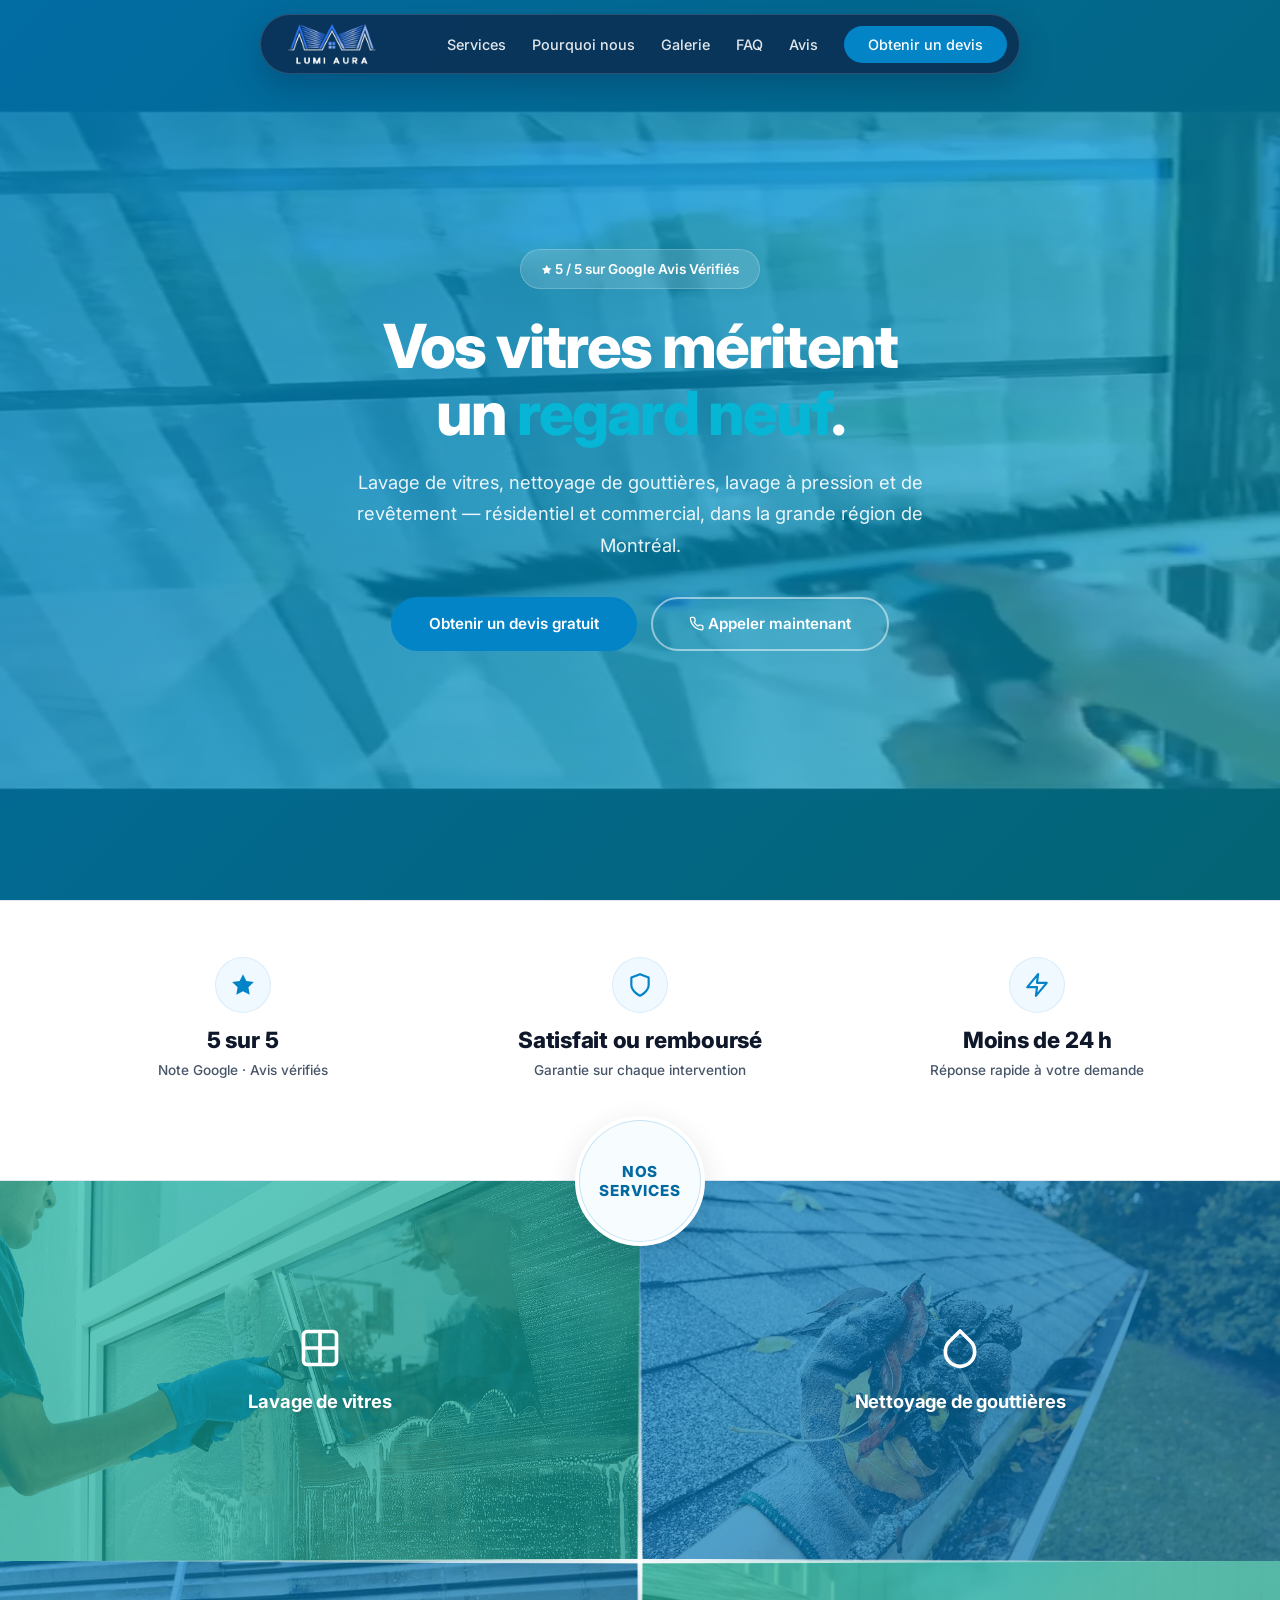
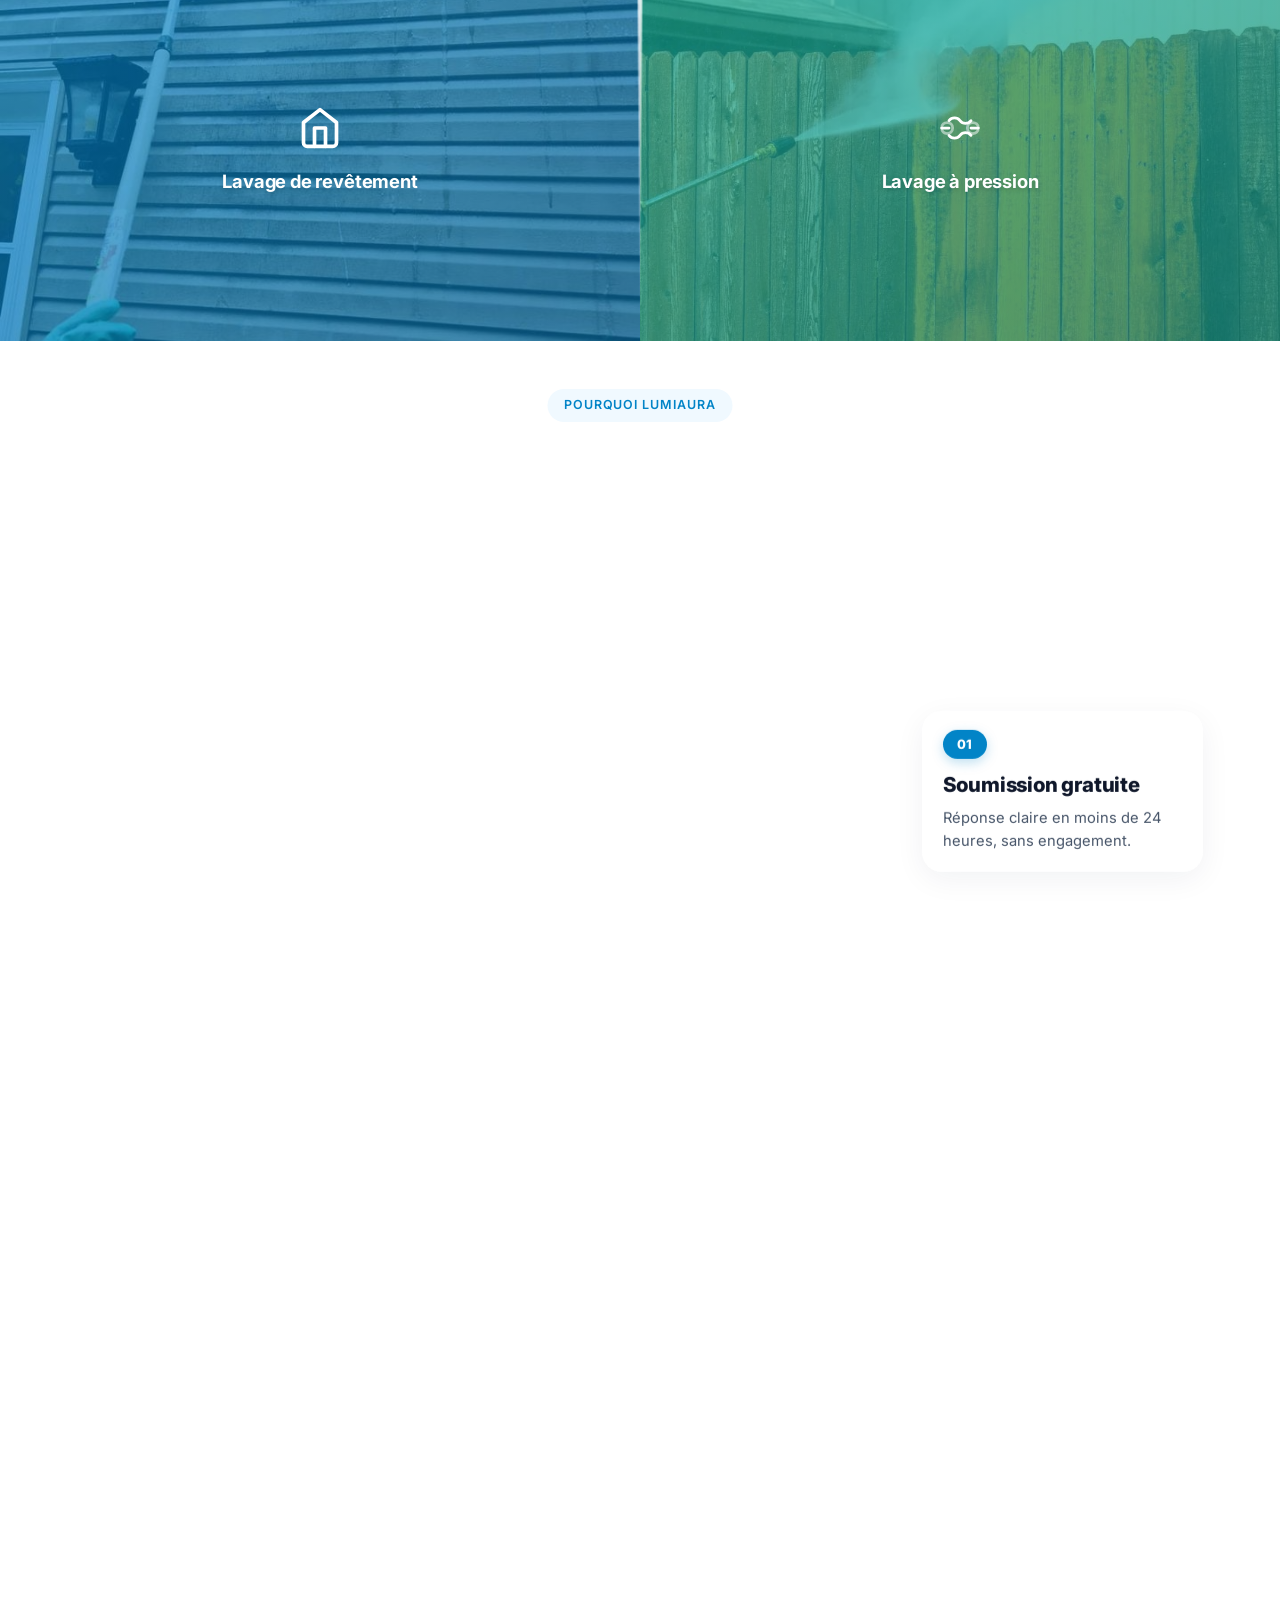
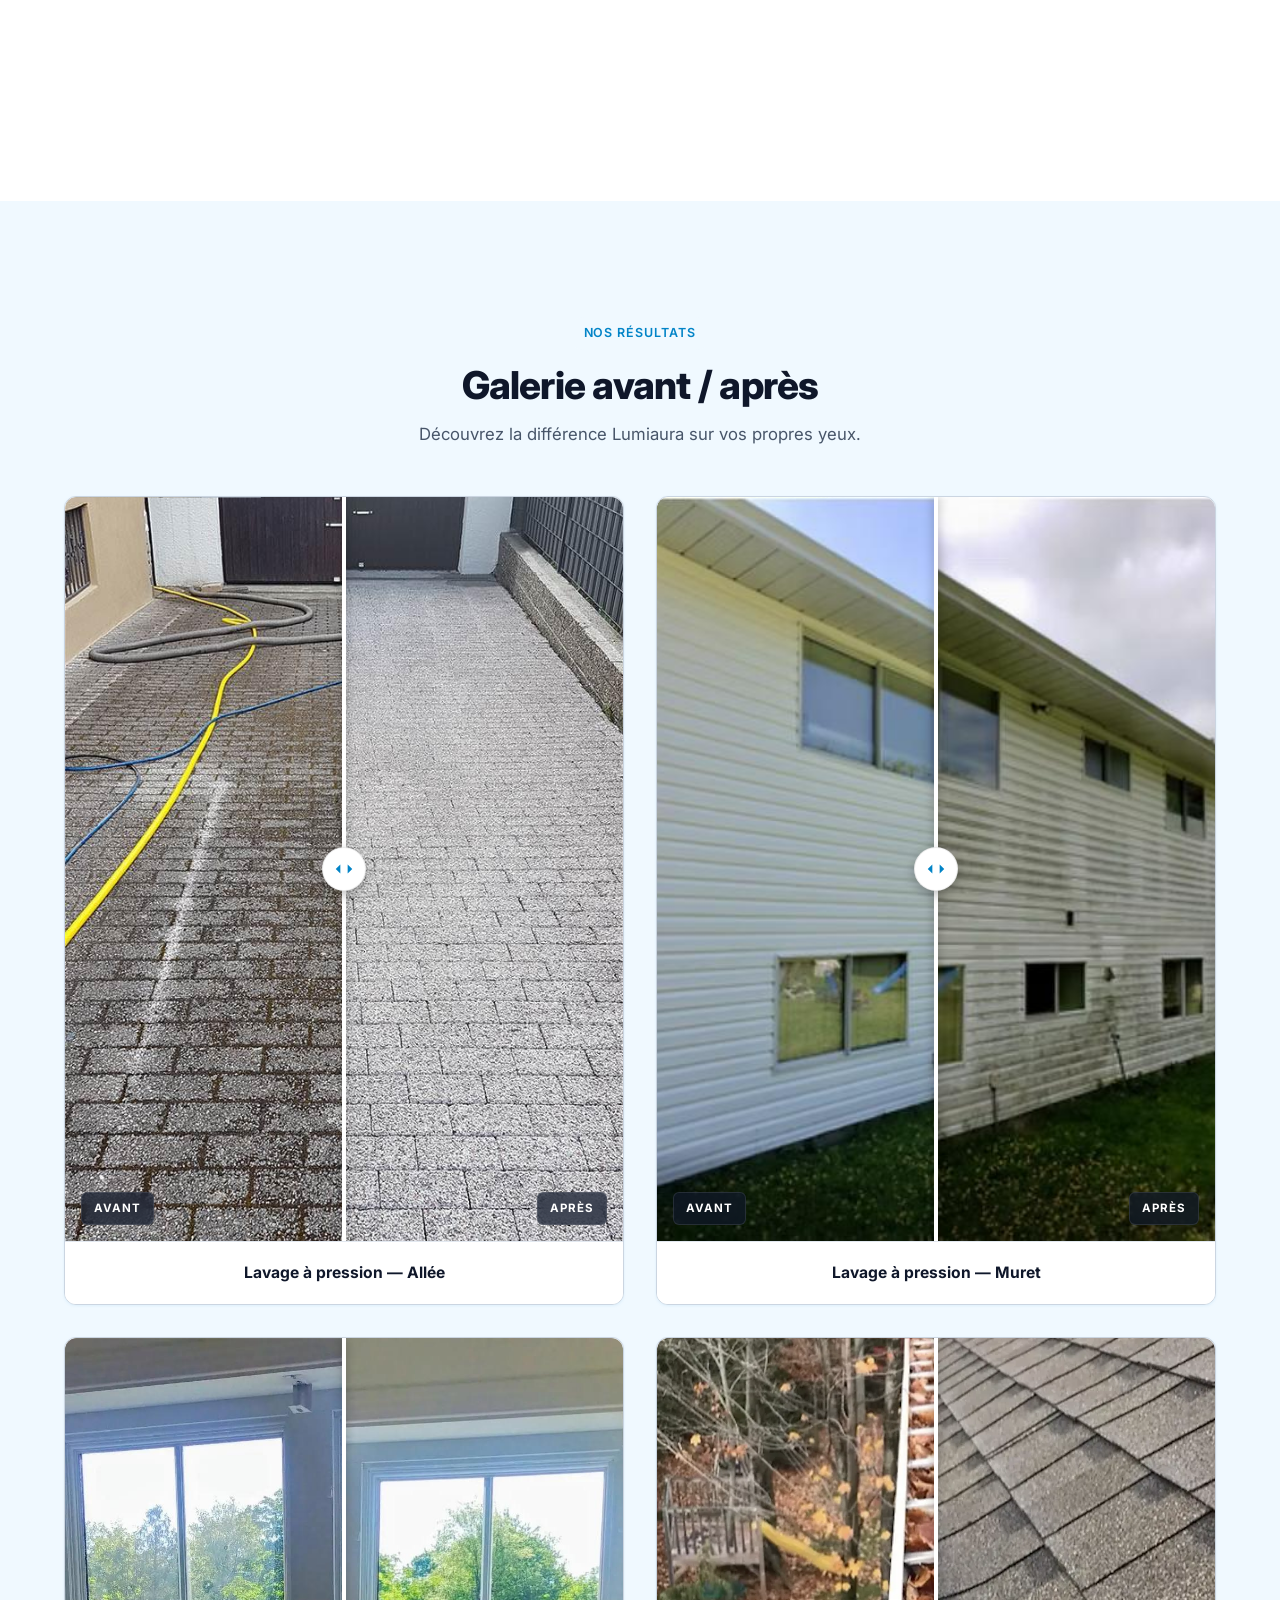
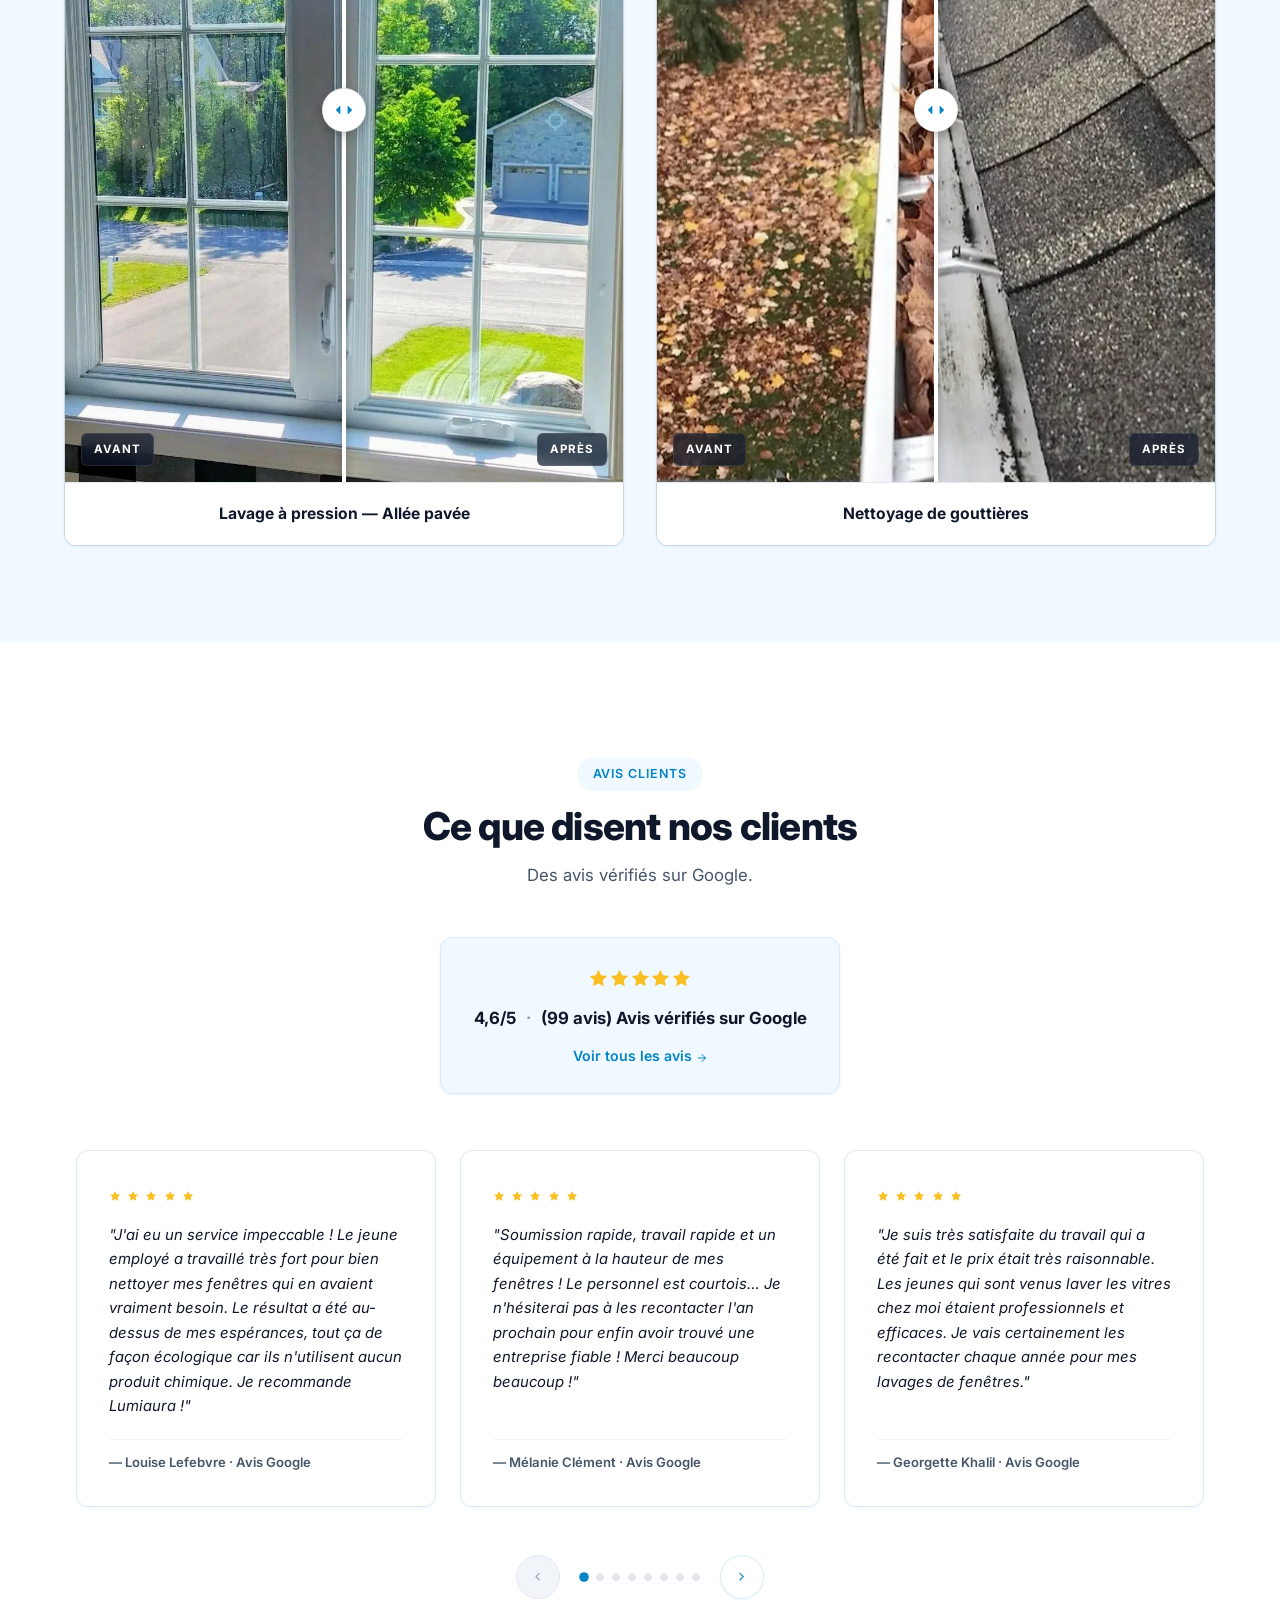
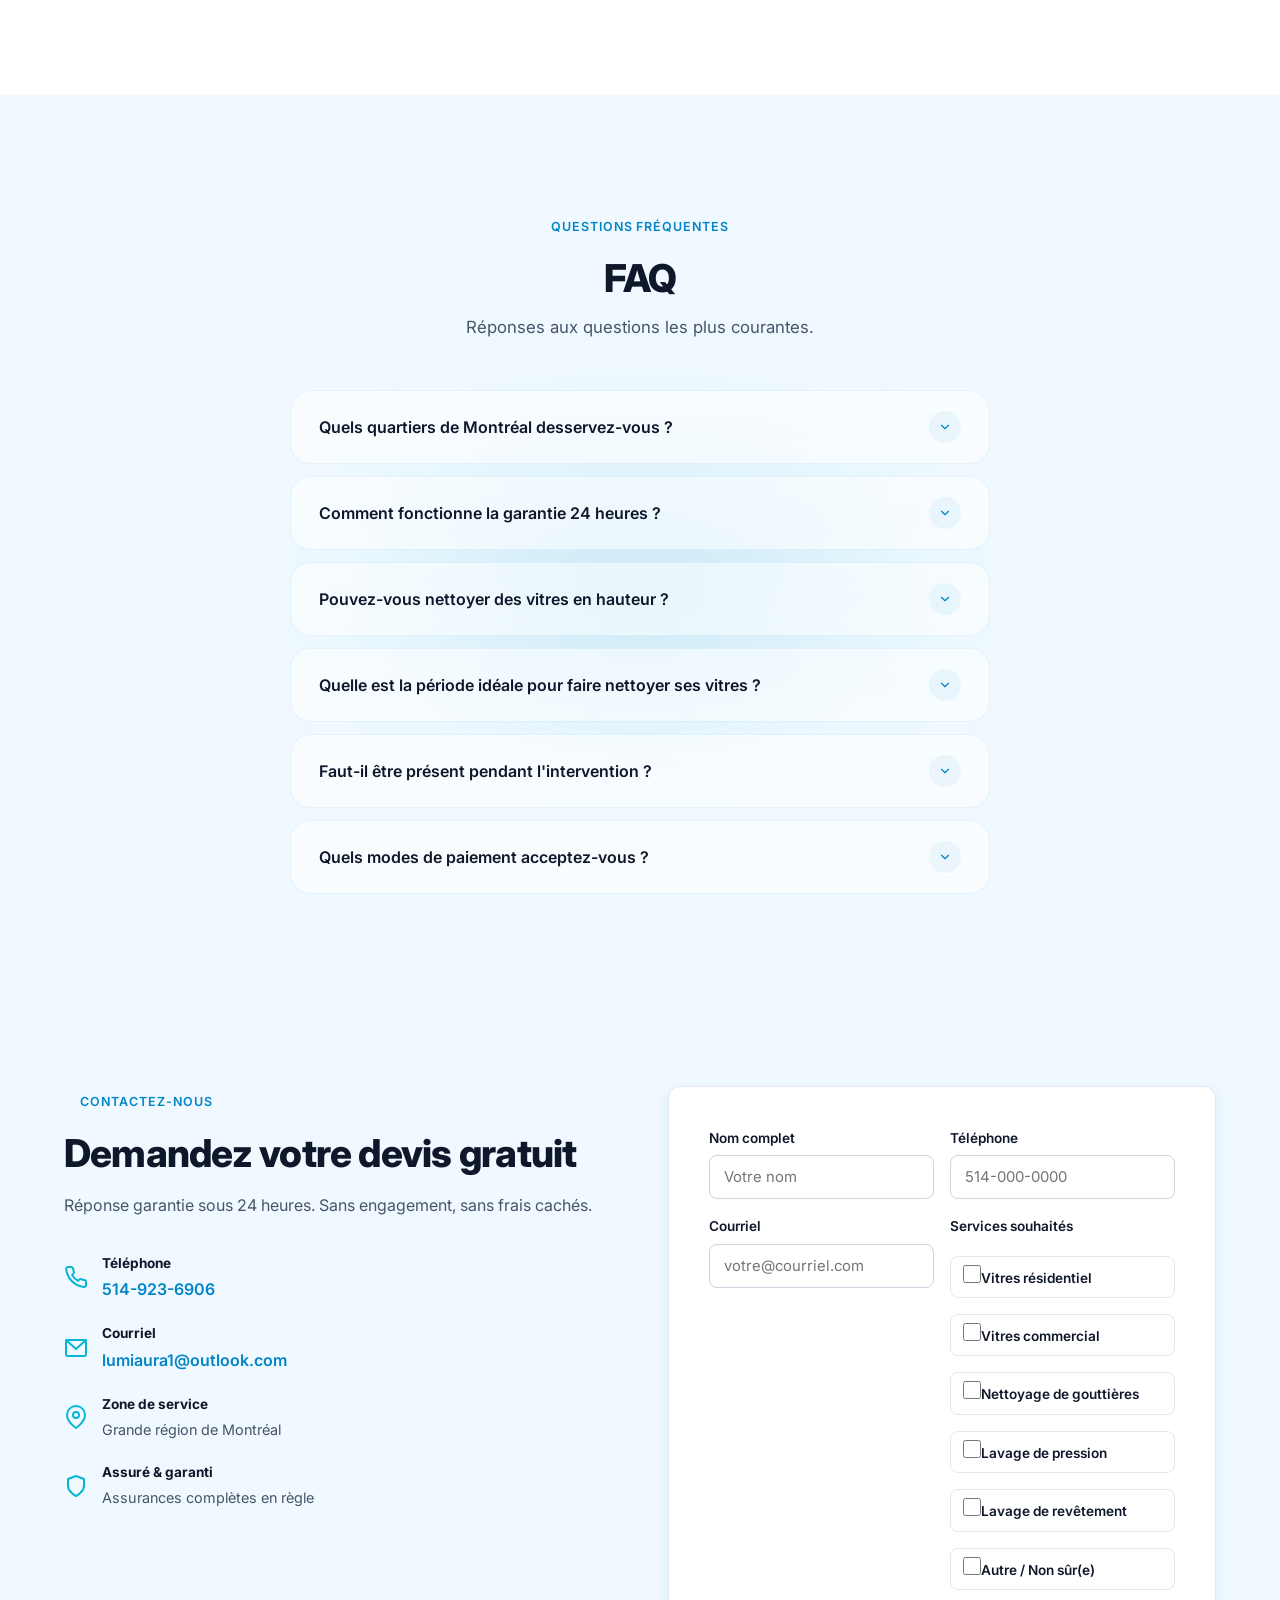
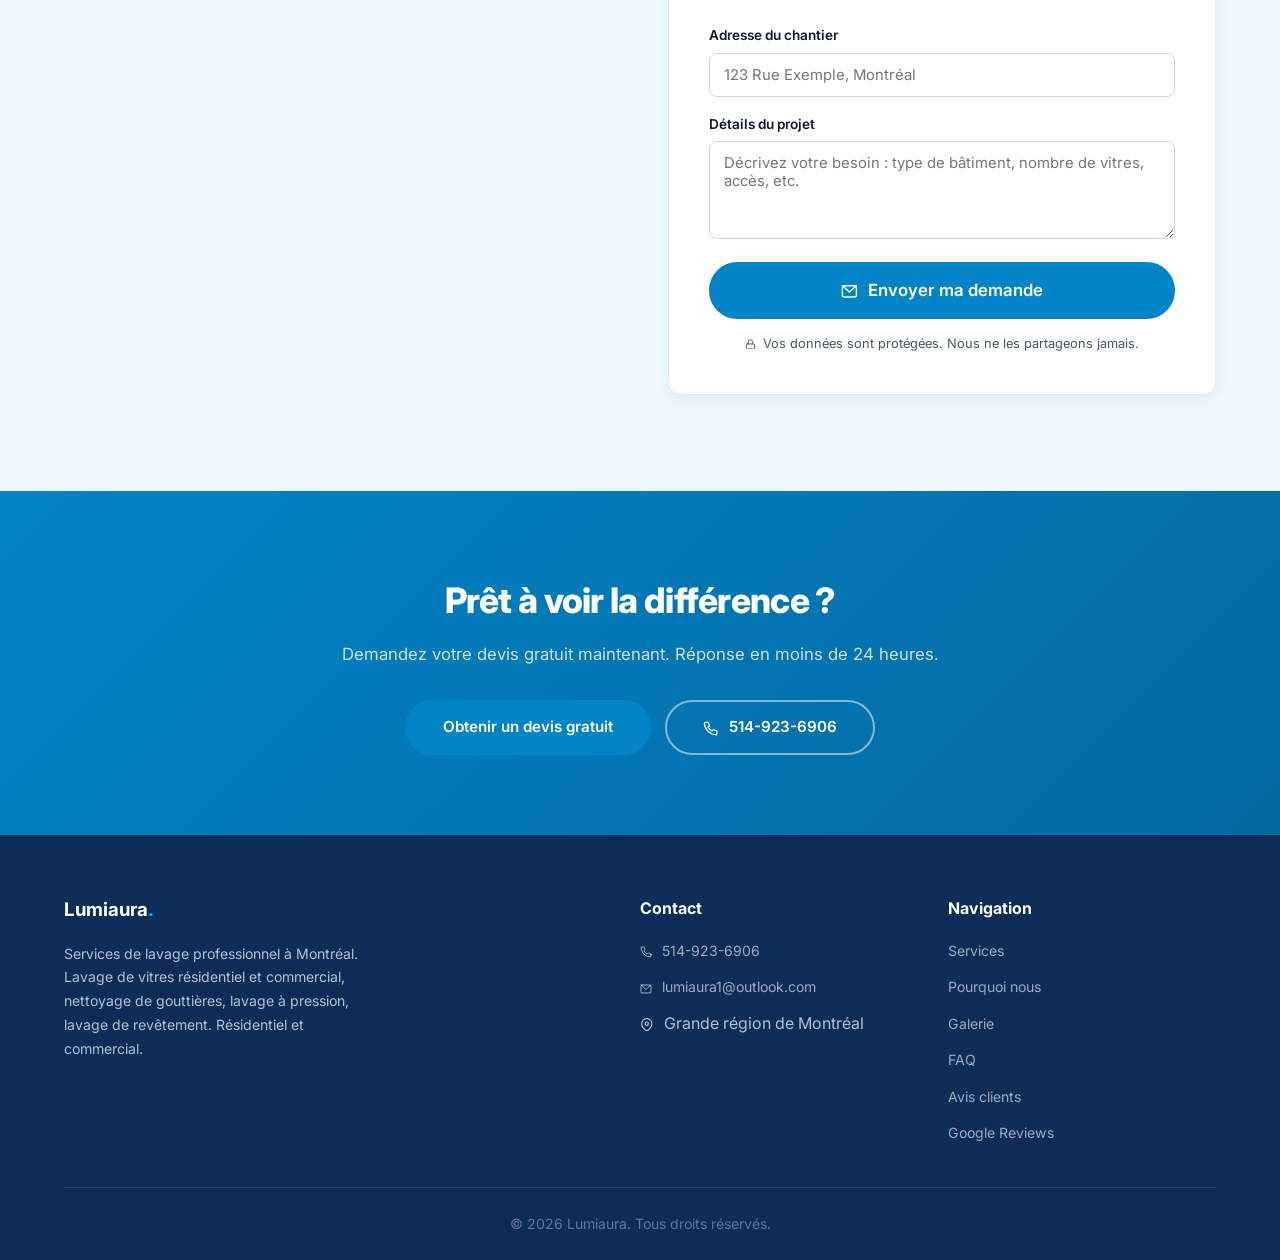
==== commit 4a6252aa: "refactor: polish scrollytelling section and compress scroll video - Simplify "Pourquoi LumiAura" mar" ====
--- a/index.html
+++ b/index.html
@@ -237,92 +237,41 @@
 <section id="pourquoi" class="why-scrolly-section">
   <div class="scrolly-scroll-container">
     <div class="scrolly-sticky-viewport">
-      
+
       <div class="scrolly-header">
         <span class="section-tag">Pourquoi LumiAura</span>
       </div>
 
       <div class="scrolly-video-container">
-        <video id="scrollyVideo" class="scrolly-video-scrub" muted playsinline preload="auto">
+        <video id="scrollyVideo" class="scrolly-video-scrub" muted playsinline preload="auto" aria-hidden="true" tabindex="-1">
           <source src="assets/videos/scrollinganimation.mp4" type="video/mp4">
         </video>
       </div>
 
       <div class="scrolly-overlays">
-        <!-- Step 0: Intro -->
-        <div class="scrolly-overlay-card step-0 active" data-step="0">
-          <h2>Un standard de qualité exceptionnel</h2>
-          <p>Chaque intervention est réalisée avec le même engagement : des résultats impeccables, du premier coup. Faites défiler pour découvrir comment nous faisons la différence.</p>
-        </div>
-
-        <!-- Step 1: Devis -->
-        <div class="scrolly-overlay-card step-1 left-side" data-step="1">
-          <div class="step-num-badge">01</div>
-          <h3>Devis gratuits</h3>
-          <ul class="scrolly-bullets">
-            <li>Estimation claire et rapide</li>
-            <li>Aucun frais caché ni mauvaise surprise</li>
-            <li>Totalement gratuit et sans engagement</li>
-          </ul>
-        </div>
-
-        <!-- Step 2: Assurance -->
-        <div class="scrolly-overlay-card step-2 right-side" data-step="2">
-          <div class="step-num-badge">02</div>
-          <h3>Assurance complète en règle</h3>
-          <ul class="scrolly-bullets">
-            <li>Responsabilité civile complète en règle</li>
-            <li>Tranquillité d'esprit garantie</li>
-            <li>Protection complète pour chaque projet</li>
-          </ul>
-        </div>
-
-        <!-- Step 3: Ponctualité -->
-        <div class="scrolly-overlay-card step-3 left-side" data-step="3">
-          <div class="step-num-badge">03</div>
-          <h3>Ponctualité garantie</h3>
-          <ul class="scrolly-bullets">
-            <li>Respect absolu des heures convenues</li>
-            <li>Notification de l'équipe avant l'arrivée</li>
-            <li>Planification optimisée pour votre horaire</li>
-          </ul>
-        </div>
-
-        <!-- Step 4: Résultat -->
-        <div class="scrolly-overlay-card step-4 right-side" data-step="4">
-          <div class="step-num-badge">04</div>
-          <h3>Résultat impeccable</h3>
-          <ul class="scrolly-bullets">
-            <li>Fini brillant sans aucune trace ni cerne</li>
-            <li>Vitres si propres qu'elles semblent invisibles</li>
-            <li>Redonne éclat et valeur à votre demeure</li>
-          </ul>
-        </div>
-
-        <!-- Step 5: Eau purifiée -->
-        <div class="scrolly-overlay-card step-5 left-side" data-step="5">
-          <div class="step-num-badge">05</div>
-          <h3>Eau purifiée</h3>
-          <ul class="scrolly-bullets">
-            <li>Lavage écologique par osmose inverse</li>
-            <li>Séchage naturel et 100% propre</li>
-            <li>Aucun détergent ni résidu chimique</li>
-          </ul>
-        </div>
-
-        <!-- Step 6: Garantie -->
-        <div class="scrolly-overlay-card step-6 right-side" data-step="6">
-          <div class="step-num-badge">06</div>
-          <h3>Garantie 24 heures</h3>
-          <ul class="scrolly-bullets">
-            <li>Satisfait ou ré-intervenu sans frais</li>
-            <li>Garantie de qualité de premier plan</li>
-            <li>Votre entière satisfaction est notre priorité</li>
-          </ul>
-          <a href="#contact" class="btn btn-primary btn-cta-scroll">Estimer mon projet</a>
-        </div>
-      </div>
-      
+        <div class="scrolly-overlay-card right-side active" data-step="0">
+          <span class="step-num-badge">01</span>
+          <h3>Soumission gratuite</h3>
+          <p>Réponse claire en moins de 24 heures, sans engagement.</p>
+        </div>
+        <div class="scrolly-overlay-card left-side" data-step="1">
+          <span class="step-num-badge">02</span>
+          <h3>Équipe ponctuelle, assurée à 100 %</h3>
+          <p>À l’heure à chaque rendez-vous, et entièrement assurée.</p>
+        </div>
+        <div class="scrolly-overlay-card right-side" data-step="2">
+          <span class="step-num-badge">03</span>
+          <h3>Tout mode de paiement accepté</h3>
+          <p>Carte, Interac ou comptant — réglé une fois le travail terminé.</p>
+        </div>
+        <div class="scrolly-overlay-card left-side" data-step="3">
+          <span class="step-num-badge">04</span>
+          <h3>Satisfait ou remboursé à 100 %</h3>
+          <p>Pas satisfait du résultat ? On revient gratuitement.</p>
+          <a href="#contact" class="btn btn-primary btn-cta-scroll">Obtenir un devis gratuit</a>
+        </div>
+      </div>
+
     </div>
   </div>
 </section>
@@ -1346,96 +1295,63 @@
     var cards = document.querySelectorAll('.scrolly-overlay-card');
     if (!section || !video || !cards.length) return;
 
+    var stepCount = cards.length;
+    var prefersReduced = window.matchMedia && window.matchMedia('(prefers-reduced-motion: reduce)').matches;
+    var isMobile = window.matchMedia && window.matchMedia('(max-width: 768px)').matches;
+
+    // Mobile ou animations reduites : lecture en boucle, tous les points visibles, pas de scrub.
+    if (prefersReduced || isMobile) {
+      video.muted = true;
+      video.loop = true;
+      video.setAttribute('autoplay', '');
+      video.play().catch(function(){});
+      cards.forEach(function(c){ c.classList.add('active'); });
+      return;
+    }
+
+    // Desktop : scrub fluide cale serre sur le defilement de la souris
     var targetTime = 0;
     var lastActiveIndex = -1;
 
-    // Smooth scrub interpolation loop
     function updateVideoTime() {
       if (!isNaN(video.duration) && video.duration > 0) {
         var diff = targetTime - video.currentTime;
-        if (Math.abs(diff) > 0.02) {
-          // Clamp target time to stay within video duration bounds
-          video.currentTime = Math.max(0, Math.min(video.duration - 0.05, video.currentTime + diff * 0.18));
+        if (Math.abs(diff) > 0.015) {
+          // Suivi rapide mais lisse (glissement)
+          video.currentTime = Math.max(0, Math.min(video.duration - 0.05, video.currentTime + diff * 0.32));
         } else {
           video.currentTime = targetTime;
         }
       }
       requestAnimationFrame(updateVideoTime);
     }
-    
-    // Start smooth loop
     requestAnimationFrame(updateVideoTime);
 
     function handleScroll() {
-      var isMobile = window.innerWidth <= 768;
-      var activeIndex = 0;
-
-      if (!isMobile) {
-        // Desktop Scroll Scrubbing
-        var rect = section.getBoundingClientRect();
-        var sectionHeight = rect.height;
-        var sectionTop = rect.top + window.pageYOffset;
-        var scrollY = window.pageYOffset;
-        var windowHeight = window.innerHeight;
-        
-        var progress = (scrollY - sectionTop) / (sectionHeight - windowHeight);
-        progress = Math.max(0, Math.min(1, progress));
-
-        if (!isNaN(video.duration) && video.duration > 0) {
-          targetTime = progress * (video.duration - 0.05); // Keep a small margin at the end
-        }
-
-        // Determine active step card based on progress regions
-        var thresholds = [0.08, 0.23, 0.38, 0.53, 0.68, 0.83, 1.0];
-        for (var i = 0; i < thresholds.length; i++) {
-          if (progress <= thresholds[i]) {
-            activeIndex = i;
-            break;
-          }
-        }
-      } else {
-        // Mobile Layout: Card selection based on center alignment
-        var triggerPoint = window.innerHeight * 0.55;
-        var minDiff = Infinity;
-        
-        cards.forEach(function(card, index) {
-          var r = card.getBoundingClientRect();
-          var cardCenter = r.top + r.height / 2;
-          var diff = Math.abs(cardCenter - triggerPoint);
-          if (diff < minDiff) {
-            minDiff = diff;
-            activeIndex = index;
-          }
-        });
-
-        // Set video scrubbing based on the active step
-        if (!isNaN(video.duration) && video.duration > 0) {
-          var mobileProgress = activeIndex / (cards.length - 1);
-          targetTime = mobileProgress * (video.duration - 0.05);
-        }
-      }
-
-      // Update active classes
+      var rect = section.getBoundingClientRect();
+      var sectionHeight = rect.height;
+      var sectionTop = rect.top + window.pageYOffset;
+      var scrollY = window.pageYOffset;
+      var windowHeight = window.innerHeight;
+      var progress = (scrollY - sectionTop) / (sectionHeight - windowHeight);
+      progress = Math.max(0, Math.min(1, progress));
+
+      if (!isNaN(video.duration) && video.duration > 0) {
+        targetTime = progress * (video.duration - 0.05);
+      }
+      var activeIndex = Math.min(stepCount - 1, Math.floor(progress * stepCount));
+
       if (activeIndex !== lastActiveIndex) {
         lastActiveIndex = activeIndex;
         cards.forEach(function(card, index) {
-          if (index === activeIndex) {
-            card.classList.add('active');
-          } else {
-            card.classList.remove('active');
-          }
+          card.classList.toggle('active', index === activeIndex);
         });
       }
     }
 
-    // Bind scroll and resize listeners
     window.addEventListener('scroll', handleScroll, { passive: true });
     window.addEventListener('resize', handleScroll);
-
-    // Initial trigger
-    setTimeout(function() {
-      handleScroll();
-    }, 100);
+    setTimeout(handleScroll, 100);
   });
 })();
 
--- a/assets/css/style.css
+++ b/assets/css/style.css
@@ -969,7 +969,7 @@
   position: relative;
   background: var(--white);
   width: 100%;
-  height: 600vh; /* Smooth scrolling height */
+  height: 340vh;
 }
 .scrolly-scroll-container {
   position: relative;
@@ -989,7 +989,7 @@
 }
 .scrolly-header {
   position: absolute;
-  top: 40px;
+  top: 48px;
   left: 50%;
   transform: translateX(-50%);
   text-align: center;
@@ -997,14 +997,16 @@
 }
 .scrolly-video-container {
   position: relative;
-  width: 55%;
-  max-width: 720px;
-  aspect-ratio: 16/9;
+  width: 48%;
+  max-width: 680px;
+  aspect-ratio: 16 / 9;
   display: flex;
   align-items: center;
   justify-content: center;
   background: var(--white);
   z-index: 5;
+  -webkit-mask-image: linear-gradient(to right, transparent 0, #000 9%, #000 91%, transparent 100%);
+  mask-image: linear-gradient(to right, transparent 0, #000 9%, #000 91%, transparent 100%);
 }
 .scrolly-video-scrub {
   width: 100%;
@@ -1012,7 +1014,6 @@
   object-fit: contain;
   display: block;
   background: var(--white);
-  border-radius: 12px;
 }
 .scrolly-overlays {
   position: absolute;
@@ -1022,23 +1023,23 @@
 }
 .scrolly-overlay-card {
   position: absolute;
-  width: 28%;
-  max-width: 330px;
-  background: rgba(255, 255, 255, 0.95);
-  border-radius: 16px;
-  padding: 24px;
-  box-shadow: 0 10px 30px rgba(2, 132, 199, 0.06), 0 1px 3px rgba(0, 0, 0, 0.02);
-  border: 1px solid rgba(2, 132, 199, 0.08);
-  backdrop-filter: blur(8px);
-  -webkit-backdrop-filter: blur(8px);
+  top: 50%;
+  width: 22%;
+  max-width: 300px;
+  padding: 18px 20px;
+  border-radius: 20px;
+  background: rgba(255, 255, 255, 0.40);
+  -webkit-backdrop-filter: blur(16px) saturate(150%);
+  backdrop-filter: blur(16px) saturate(150%);
+  border: 1px solid rgba(255, 255, 255, 0.55);
+  box-shadow: 0 8px 30px rgba(2, 28, 60, 0.06);
   pointer-events: auto;
   opacity: 0;
   visibility: hidden;
-  transition: opacity 0.5s cubic-bezier(0.25, 1, 0.5, 1), transform 0.5s cubic-bezier(0.25, 1, 0.5, 1), visibility 0.5s ease;
+  transition: opacity 0.55s cubic-bezier(0.25, 1, 0.5, 1), transform 0.55s cubic-bezier(0.25, 1, 0.5, 1), visibility 0.55s ease;
 }
 .scrolly-overlay-card.left-side {
   left: 6%;
-  top: 50%;
   transform: translateY(-50%) translateX(-25px);
 }
 .scrolly-overlay-card.left-side.active {
@@ -1048,7 +1049,6 @@
 }
 .scrolly-overlay-card.right-side {
   right: 6%;
-  top: 50%;
   transform: translateY(-50%) translateX(25px);
 }
 .scrolly-overlay-card.right-side.active {
@@ -1056,142 +1056,103 @@
   visibility: visible;
   transform: translateY(-50%) translateX(0);
 }
-.scrolly-overlay-card.step-0 {
-  left: 50%;
-  top: 50%;
-  transform: translate(-50%, -40%);
-  width: 90%;
-  max-width: 480px;
-  text-align: center;
-}
-.scrolly-overlay-card.step-0.active {
-  opacity: 1;
-  visibility: visible;
-  transform: translate(-50%, -50%);
-}
 .step-num-badge {
   display: inline-flex;
   align-items: center;
   justify-content: center;
-  font-size: 0.85rem;
+  font-size: 0.8rem;
   font-weight: 800;
   color: var(--white);
   background: var(--primary);
   border-radius: 50px;
-  padding: 4px 12px;
-  margin-bottom: 12px;
-  box-shadow: 0 4px 10px rgba(2, 132, 199, 0.15);
-}
-.scrolly-overlay-card h2 {
-  font-size: 1.7rem;
+  padding: 4px 14px;
+  margin-bottom: 14px;
+  letter-spacing: 0.05em;
+  box-shadow: 0 4px 12px rgba(2, 132, 199, 0.25);
+}
+.scrolly-overlay-card h3 {
+  font-size: clamp(1.15rem, 1.6vw, 1.5rem);
   font-weight: 800;
   color: var(--text-dark);
-  margin-bottom: 12px;
-  letter-spacing: -0.01em;
-}
-.scrolly-overlay-card h3 {
-  font-size: 1.35rem;
-  font-weight: 800;
-  color: var(--text-dark);
-  margin-bottom: 12px;
+  margin-bottom: 10px;
+  line-height: 1.15;
   letter-spacing: -0.01em;
 }
 .scrolly-overlay-card p {
   color: var(--text-medium);
-  font-size: 0.95rem;
-  line-height: 1.6;
-}
-.scrolly-bullets {
-  list-style: none;
-  padding: 0;
+  font-size: 0.92rem;
+  line-height: 1.55;
   margin: 0;
-  display: flex;
-  flex-direction: column;
-  gap: 10px;
-}
-.scrolly-bullets li {
-  position: relative;
-  padding-left: 24px;
-  color: var(--text-medium);
-  font-size: 0.92rem;
-  line-height: 1.45;
-}
-.scrolly-bullets li::before {
-  content: "";
-  position: absolute;
-  left: 0;
-  top: 3px;
-  width: 14px;
-  height: 14px;
-  background-image: url("data:image/svg+xml,%3Csvg xmlns='http://www.w3.org/2000/svg' viewBox='0 0 20 20' fill='%230284c7'%3E%3Cpath fill-rule='evenodd' d='M16.704 4.153a.75.75 0 01.143 1.052l-8 10.5a.75.75 0 01-1.127.075l-4.5-4.5a.75.75 0 011.06-1.06l3.894 3.893 7.48-9.817a.75.75 0 011.05-.143z' clip-rule='evenodd'/%3E%3C/svg%3E");
-  background-size: contain;
-  background-repeat: no-repeat;
 }
 .btn-cta-scroll {
-  margin-top: 20px;
-  width: 100%;
-  text-align: center;
-  justify-content: center;
+  margin-top: 22px;
+}
+/* Accessibilite : repli si l'utilisateur reduit les animations */
+@media (prefers-reduced-motion: reduce) {
+  .why-scrolly-section { height: auto; }
+  .scrolly-scroll-container { height: auto; }
+  .scrolly-sticky-viewport { position: static; height: auto; flex-direction: column; padding: 56px 0; gap: 26px; overflow: visible; }
+  .scrolly-header { position: static; transform: none; margin-bottom: 4px; }
+  .scrolly-video-container { width: 90%; max-width: 720px; -webkit-mask-image: none; mask-image: none; }
+  .scrolly-overlays { position: static; display: flex; flex-direction: column; gap: 16px; width: 100%; max-width: 720px; margin: 0 auto; padding: 0 20px; }
+  .scrolly-overlay-card { position: static; opacity: 1; visibility: visible; transform: none; width: 100%; max-width: none; background: #f8fafc; border: 1px solid #eef2f7; }
 }
 
 @media(max-width:768px) {
   .why-scrolly-section {
     height: auto !important;
-    padding: 40px 0;
+    padding: 36px 0 8px;
   }
   .scrolly-scroll-container {
     height: auto !important;
   }
   .scrolly-sticky-viewport {
-    position: sticky !important;
-    top: 60px !important;
-    height: 240px !important;
-    width: 100% !important;
-    z-index: 100;
-    box-shadow: 0 8px 20px rgba(0,0,0,0.03);
-    border-bottom: 1.5px solid #f1f5f9;
-    margin-bottom: 30px;
+    position: static !important;
+    height: auto !important;
+    flex-direction: column !important;
+    gap: 22px !important;
+    padding: 0 !important;
+    overflow: visible !important;
+    background: var(--white);
   }
   .scrolly-header {
     position: static !important;
     transform: none !important;
-    margin-bottom: 16px;
+    margin-bottom: 6px;
     padding: 0 16px;
   }
   .scrolly-video-container {
-    width: 90% !important;
-    height: 100% !important;
+    width: 100% !important;
     max-width: none !important;
-    aspect-ratio: auto !important;
+    aspect-ratio: 16 / 9 !important;
+    height: auto !important;
+    -webkit-mask-image: none !important;
+    mask-image: none !important;
   }
   .scrolly-overlays {
-    position: relative !important;
+    position: static !important;
     display: flex !important;
     flex-direction: column !important;
-    gap: 20px !important;
+    gap: 14px !important;
+    width: 100%;
+    max-width: 560px;
+    margin: 0 auto;
     padding: 0 16px !important;
     pointer-events: auto !important;
-    z-index: 5;
   }
   .scrolly-overlay-card {
     position: static !important;
     width: 100% !important;
     max-width: none !important;
-    opacity: 0.45 !important;
+    opacity: 1 !important;
     visibility: visible !important;
-    transform: scale(0.96) !important;
-    transition: opacity 0.4s ease, transform 0.4s ease, background-color 0.4s ease, border-color 0.4s ease;
-    background: #f8fafc;
-    border: 1.5px solid #f1f5f9;
-    box-shadow: none;
-    pointer-events: auto !important;
-  }
-  .scrolly-overlay-card.active {
-    opacity: 1 !important;
-    transform: scale(1) !important;
-    background: var(--white) !important;
-    border-color: rgba(2, 132, 199, 0.15) !important;
-    box-shadow: 0 8px 24px rgba(2, 132, 199, 0.05) !important;
+    transform: none !important;
+    background: rgba(255, 255, 255, 0.55);
+    -webkit-backdrop-filter: blur(10px);
+    backdrop-filter: blur(10px);
+    border: 1px solid rgba(2, 132, 199, 0.12);
+    border-radius: 16px;
+    box-shadow: 0 6px 20px rgba(2, 28, 60, 0.05);
   }
 
 .navbar{top:12px;padding:0;background:transparent !important;box-shadow:none !important}
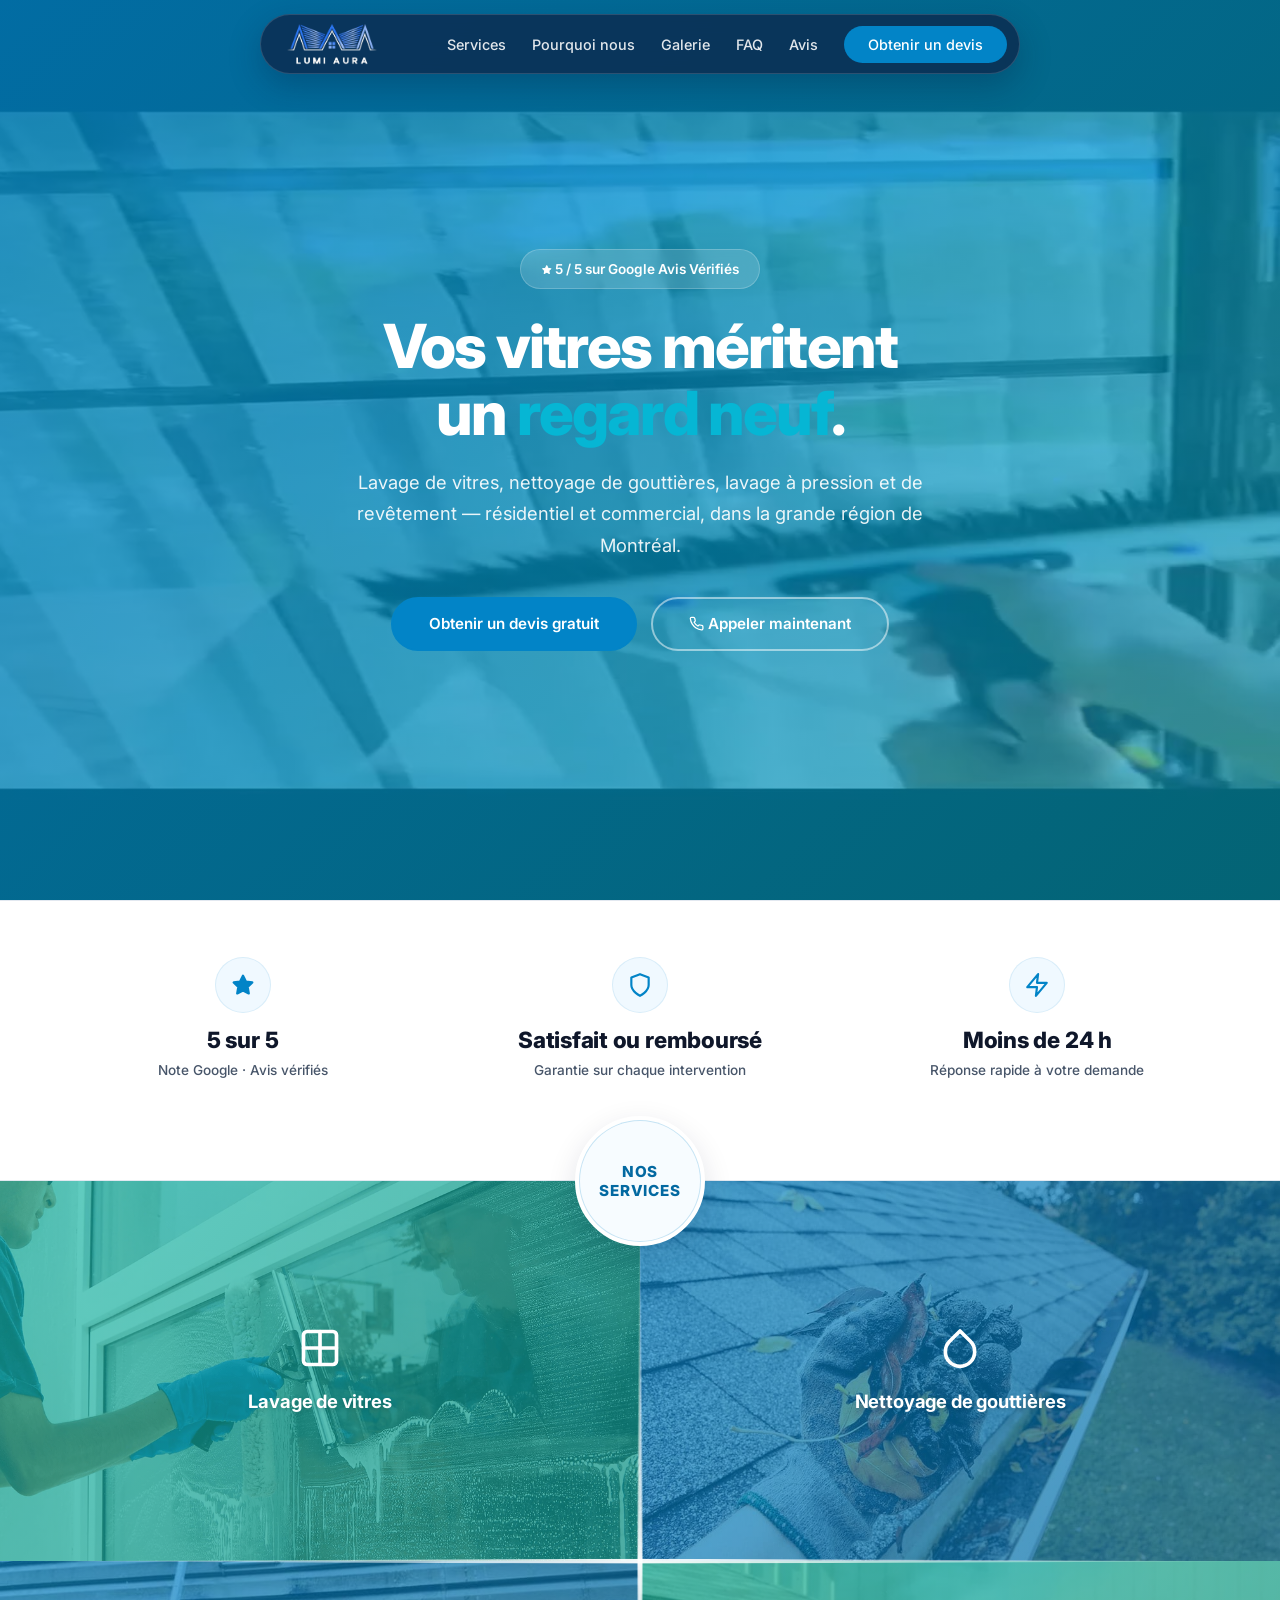
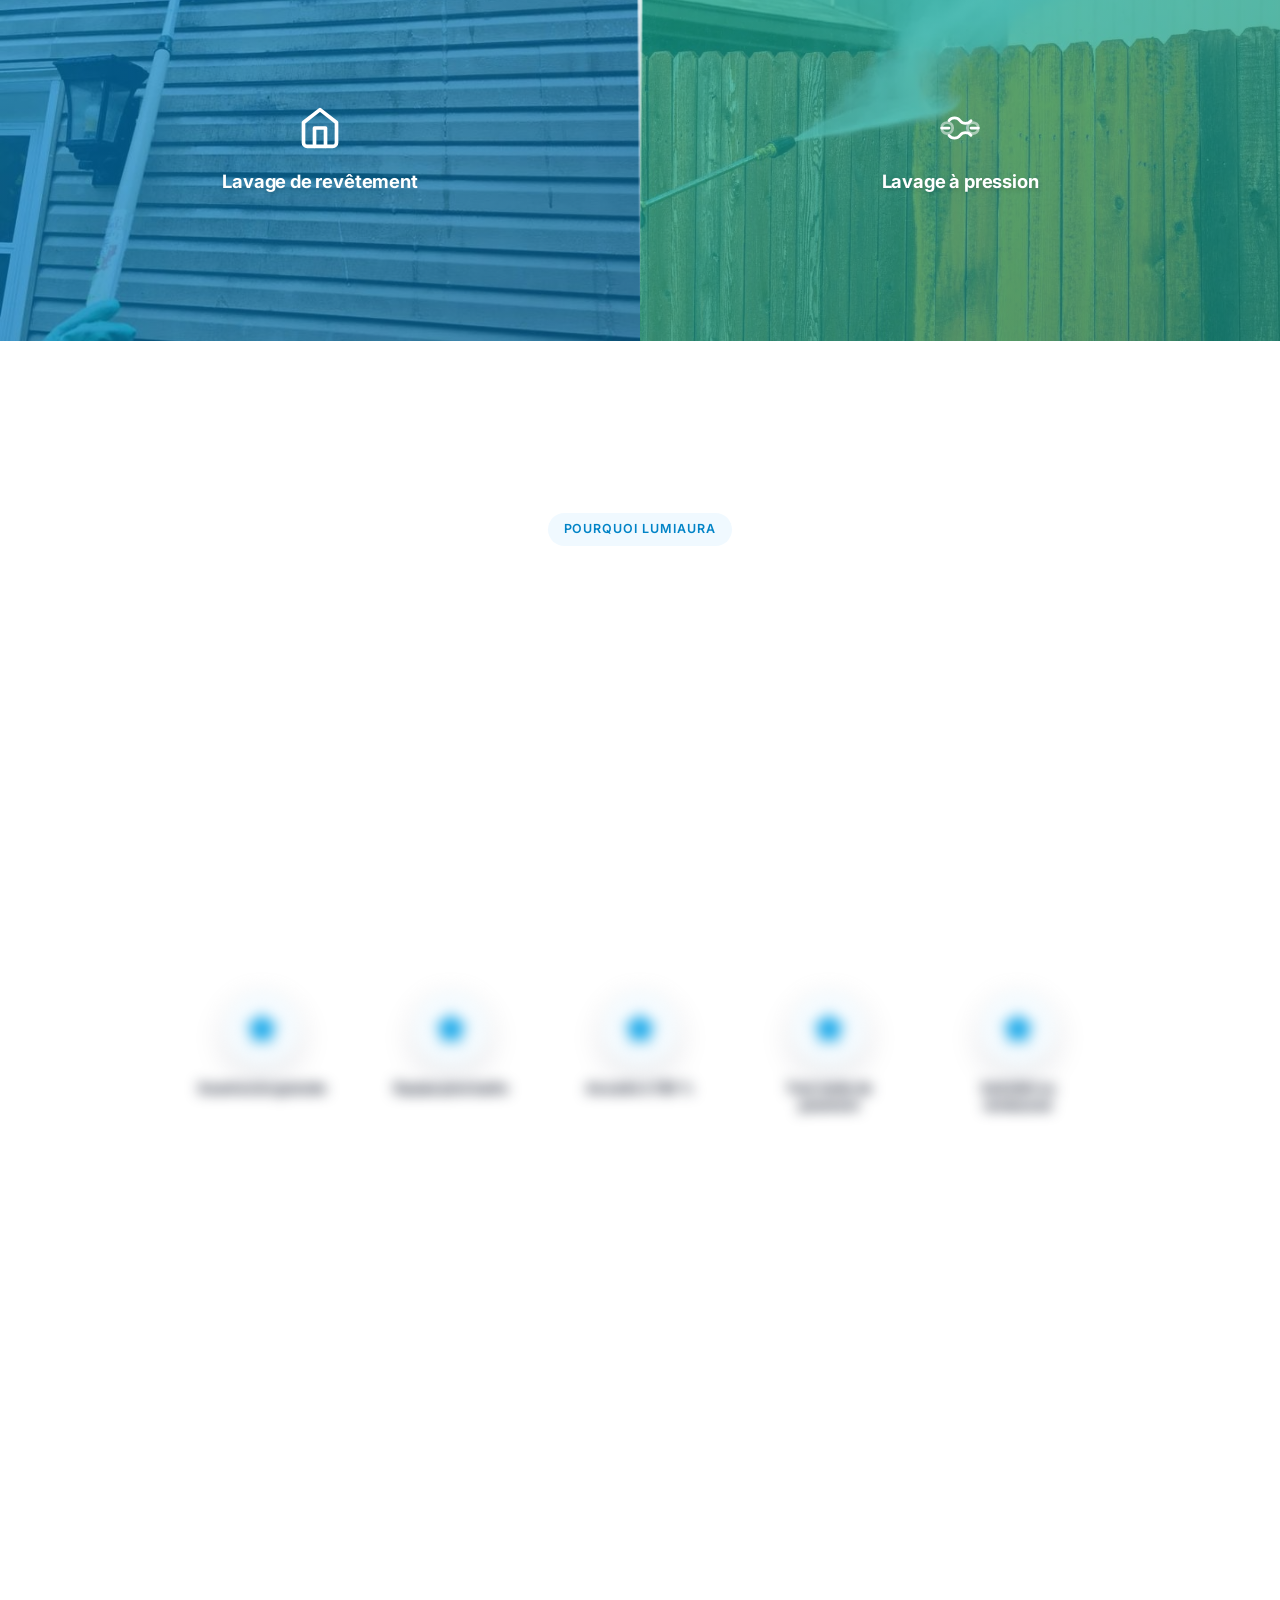
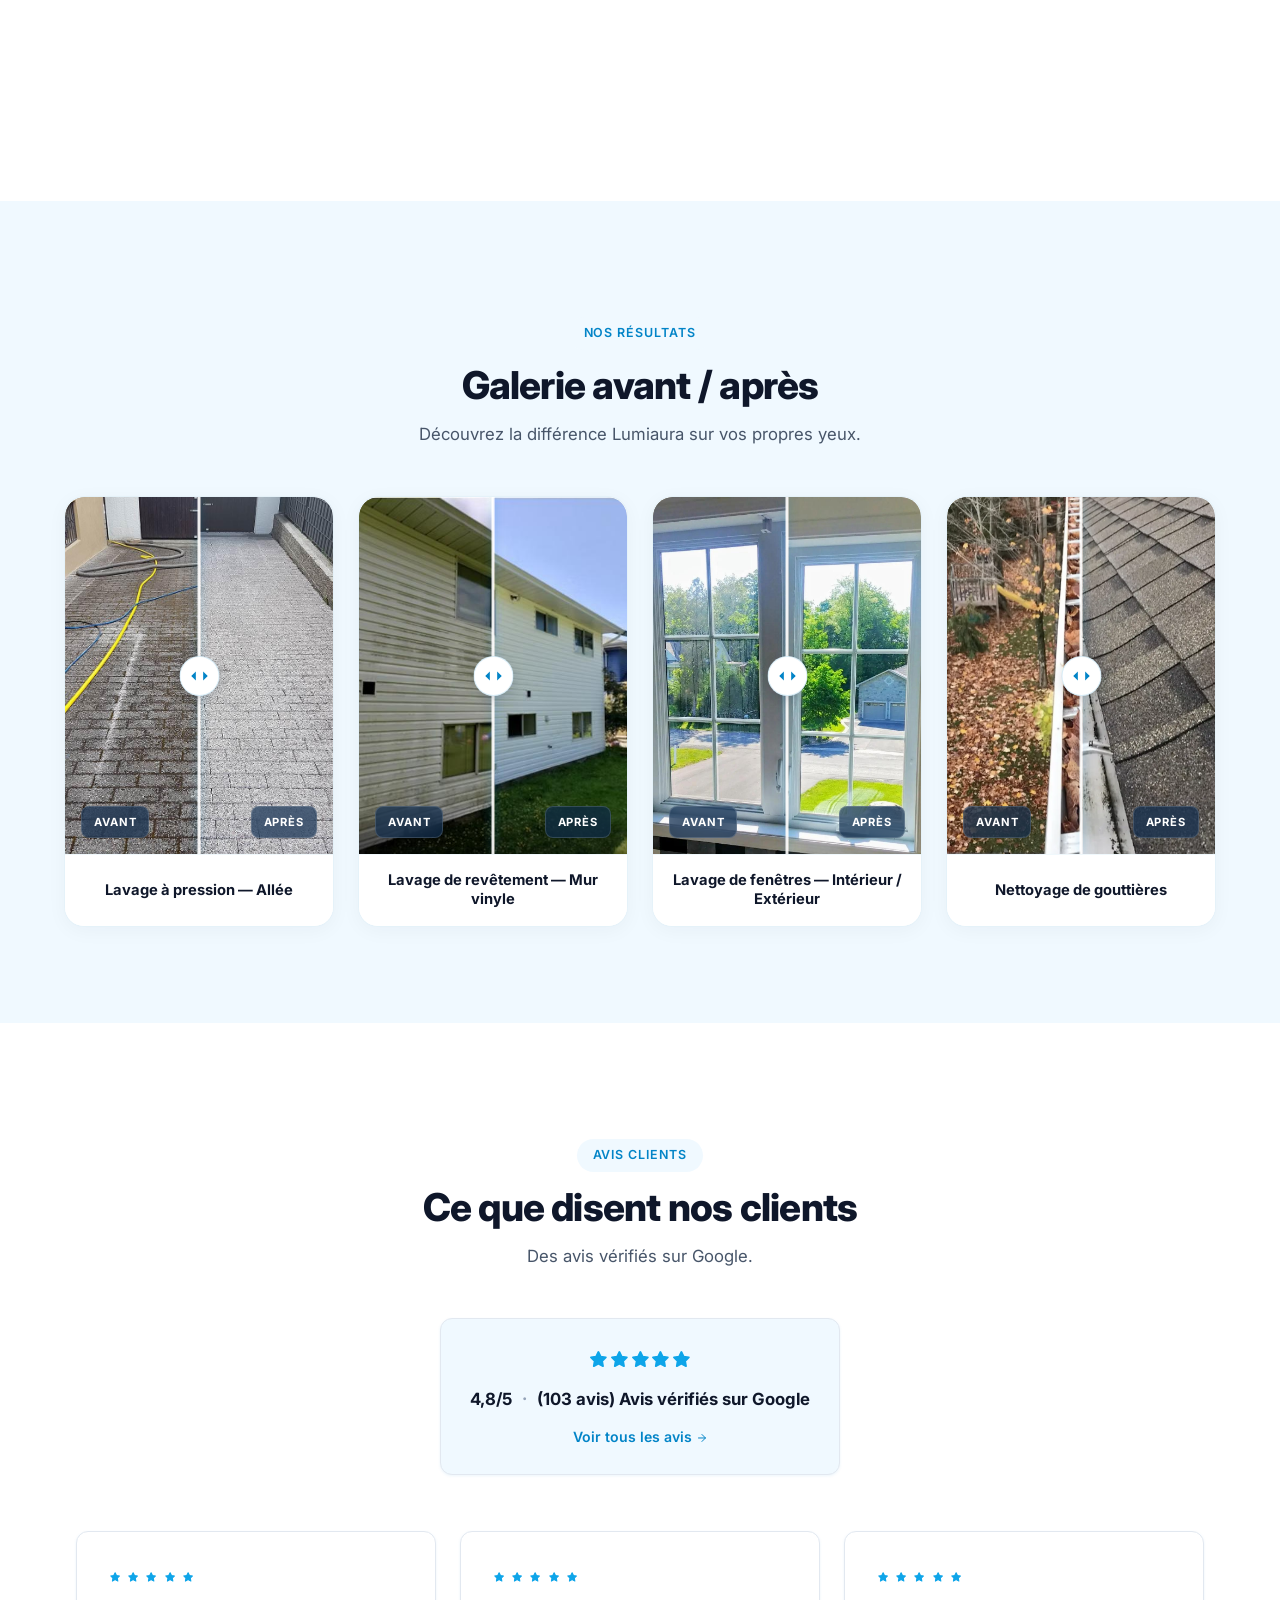
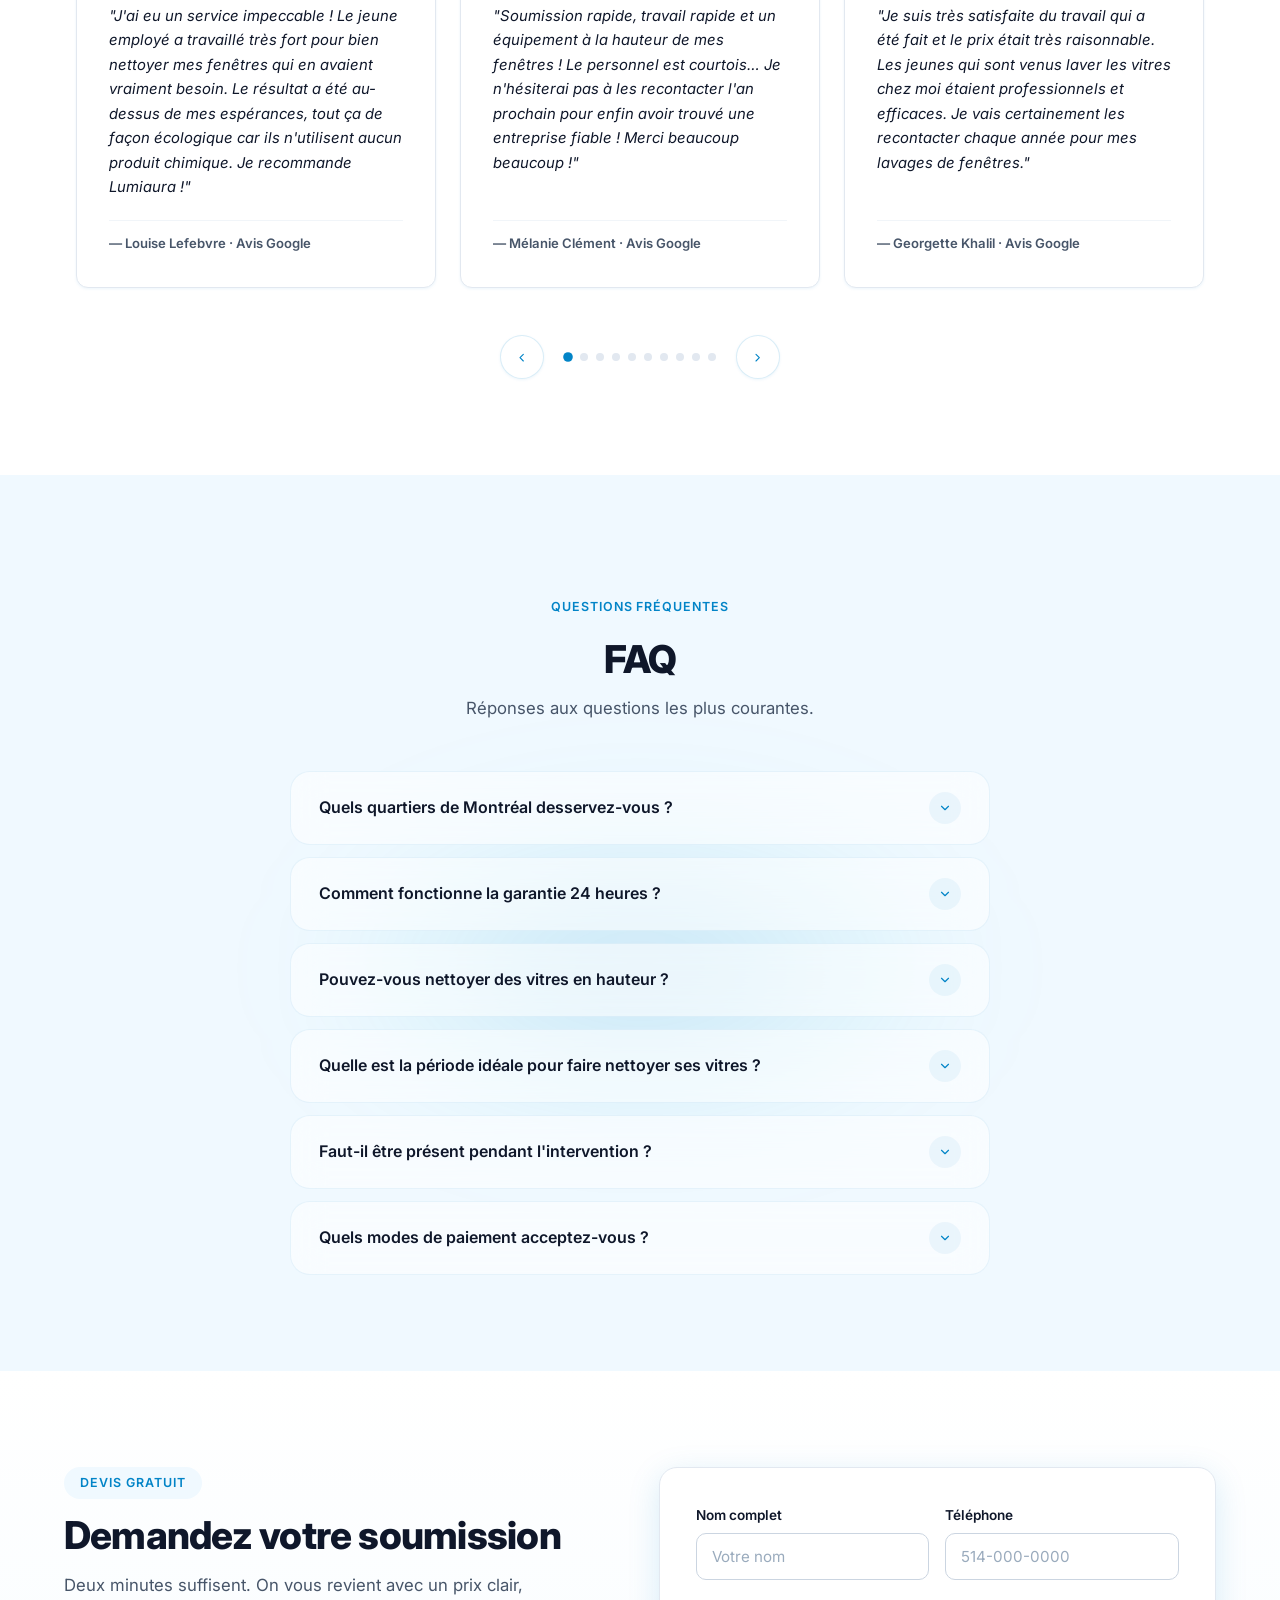
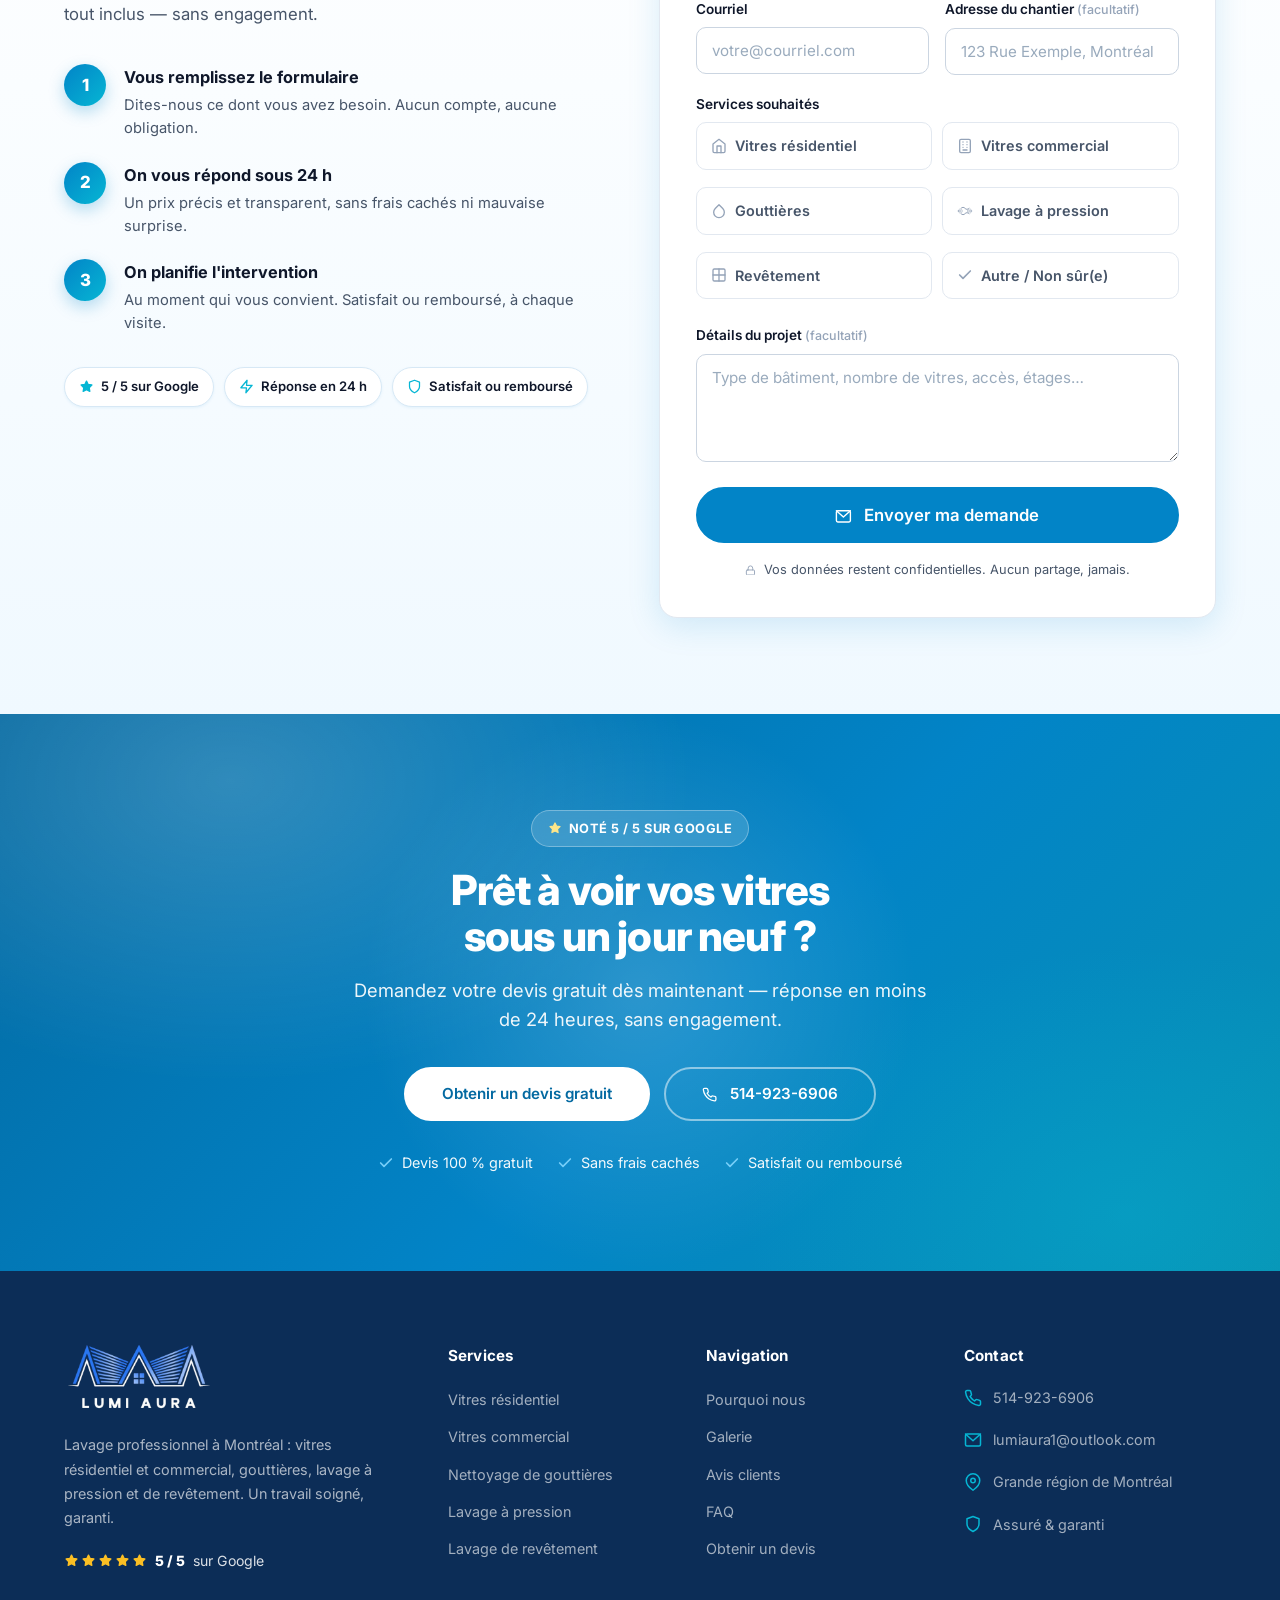
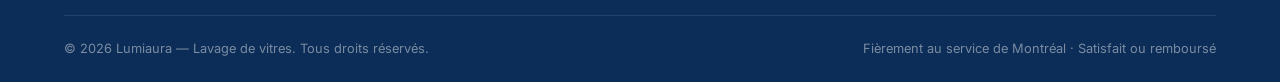
==== commit 205f3e56: "style: polish before-after gallery, reviews slider layout and touch dragging" ====
--- a/index.html
+++ b/index.html
@@ -79,8 +79,8 @@
   <symbol id="icon-phone" viewBox="0 0 24 24" fill="none" stroke="currentColor" stroke-width="2" stroke-linecap="round" stroke-linejoin="round"><path d="M22 16.92v3a2 2 0 0 1-2.18 2 19.79 19.79 0 0 1-8.63-3.07 19.5 19.5 0 0 1-6-6 19.79 19.79 0 0 1-3.07-8.67A2 2 0 0 1 4.11 2h3a2 2 0 0 1 2 1.72 12.84 12.84 0 0 0 .7 2.81 2 2 0 0 1-.45 2.11L8.09 9.91a16 16 0 0 0 6 6l1.27-1.27a2 2 0 0 1 2.11-.45 12.84 12.84 0 0 0 2.81.7A2 2 0 0 1 22 16.92z"/></symbol>
   <symbol id="icon-map-pin" viewBox="0 0 24 24" fill="none" stroke="currentColor" stroke-width="2" stroke-linecap="round" stroke-linejoin="round"><path d="M21 10c0 7-9 13-9 13s-9-6-9-13a9 9 0 0 1 18 0z"/><circle cx="12" cy="10" r="3"/></symbol>
   <symbol id="icon-shield" viewBox="0 0 24 24" fill="none" stroke="currentColor" stroke-width="2" stroke-linecap="round" stroke-linejoin="round"><path d="M12 22s8-4 8-10V5l-8-3-8 3v7c0 6 8 10 8 10z"/></symbol>
-  <symbol id="icon-star" viewBox="0 0 24 24" fill="currentColor" stroke="none"><polygon points="12 2 15.09 8.26 22 9.27 17 14.14 18.18 21.02 12 17.77 5.82 21.02 7 14.14 2 9.27 8.91 8.26 12 2"/></symbol>
-  <symbol id="icon-star-outline" viewBox="0 0 24 24" fill="none" stroke="currentColor" stroke-width="2"><polygon points="12 2 15.09 8.26 22 9.27 17 14.14 18.18 21.02 12 17.77 5.82 21.02 7 14.14 2 9.27 8.91 8.26 12 2"/></symbol>
+  <symbol id="icon-star" viewBox="-2 -2 28 28" fill="currentColor" stroke="currentColor" stroke-width="2.5" stroke-linejoin="round" stroke-linecap="round"><polygon points="12 2 15.09 8.26 22 9.27 17 14.14 18.18 21.02 12 17.77 5.82 21.02 7 14.14 2 9.27 8.91 8.26 12 2"/></symbol>
+  <symbol id="icon-star-outline" viewBox="-2 -2 28 28" fill="none" stroke="currentColor" stroke-width="2.5" stroke-linejoin="round" stroke-linecap="round"><polygon points="12 2 15.09 8.26 22 9.27 17 14.14 18.18 21.02 12 17.77 5.82 21.02 7 14.14 2 9.27 8.91 8.26 12 2"/></symbol>
   <symbol id="icon-zap" viewBox="0 0 24 24" fill="none" stroke="currentColor" stroke-width="2" stroke-linecap="round" stroke-linejoin="round"><polygon points="13 2 3 14 12 14 11 22 21 10 12 10 13 2"/></symbol>
   <symbol id="icon-check" viewBox="0 0 24 24" fill="none" stroke="currentColor" stroke-width="2.5" stroke-linecap="round" stroke-linejoin="round"><polyline points="20 6 9 17 4 12"/></symbol>
   <symbol id="icon-window" viewBox="0 0 24 24" fill="none" stroke="currentColor" stroke-width="2" stroke-linecap="round" stroke-linejoin="round"><rect x="3" y="3" width="18" height="18" rx="2"/><line x1="3" y1="12" x2="21" y2="12"/><line x1="12" y1="3" x2="12" y2="21"/></symbol>
@@ -248,27 +248,26 @@
         </video>
       </div>
 
-      <div class="scrolly-overlays">
-        <div class="scrolly-overlay-card right-side active" data-step="0">
-          <span class="step-num-badge">01</span>
-          <h3>Soumission gratuite</h3>
-          <p>Réponse claire en moins de 24 heures, sans engagement.</p>
-        </div>
-        <div class="scrolly-overlay-card left-side" data-step="1">
-          <span class="step-num-badge">02</span>
-          <h3>Équipe ponctuelle, assurée à 100 %</h3>
-          <p>À l’heure à chaque rendez-vous, et entièrement assurée.</p>
-        </div>
-        <div class="scrolly-overlay-card right-side" data-step="2">
-          <span class="step-num-badge">03</span>
-          <h3>Tout mode de paiement accepté</h3>
-          <p>Carte, Interac ou comptant — réglé une fois le travail terminé.</p>
-        </div>
-        <div class="scrolly-overlay-card left-side" data-step="3">
-          <span class="step-num-badge">04</span>
-          <h3>Satisfait ou remboursé à 100 %</h3>
-          <p>Pas satisfait du résultat ? On revient gratuitement.</p>
-          <a href="#contact" class="btn btn-primary btn-cta-scroll">Obtenir un devis gratuit</a>
+      <div class="scrolly-steps">
+        <div class="scrolly-step" data-step="0">
+          <div class="scrolly-step__circle"><div class="scrolly-step__circle-inner"><svg class="scrolly-step__star" viewBox="0 0 24 24" aria-hidden="true"><use href="#icon-star"/></svg></div></div>
+          <p class="scrolly-step__title">Soumission gratuite</p>
+        </div>
+        <div class="scrolly-step" data-step="1">
+          <div class="scrolly-step__circle"><div class="scrolly-step__circle-inner"><svg class="scrolly-step__star" viewBox="0 0 24 24" aria-hidden="true"><use href="#icon-star"/></svg></div></div>
+          <p class="scrolly-step__title">Équipe ponctuelle</p>
+        </div>
+        <div class="scrolly-step" data-step="2">
+          <div class="scrolly-step__circle"><div class="scrolly-step__circle-inner"><svg class="scrolly-step__star" viewBox="0 0 24 24" aria-hidden="true"><use href="#icon-star"/></svg></div></div>
+          <p class="scrolly-step__title">Assurée à 100 %</p>
+        </div>
+        <div class="scrolly-step" data-step="3">
+          <div class="scrolly-step__circle"><div class="scrolly-step__circle-inner"><svg class="scrolly-step__star" viewBox="0 0 24 24" aria-hidden="true"><use href="#icon-star"/></svg></div></div>
+          <p class="scrolly-step__title">Tout mode de paiement</p>
+        </div>
+        <div class="scrolly-step" data-step="4">
+          <div class="scrolly-step__circle"><div class="scrolly-step__circle-inner"><svg class="scrolly-step__star" viewBox="0 0 24 24" aria-hidden="true"><use href="#icon-star"/></svg></div></div>
+          <p class="scrolly-step__title">Satisfait ou remboursé</p>
         </div>
       </div>
 
@@ -285,8 +284,8 @@
 </div>
 <div class="gallery-tabs">
   <button class="gallery-tab active" data-index="0">Allée</button>
-  <button class="gallery-tab" data-index="1">Muret</button>
-  <button class="gallery-tab" data-index="2">Allée pavée</button>
+  <button class="gallery-tab" data-index="1">Revêtement</button>
+  <button class="gallery-tab" data-index="2">Fenêtres</button>
   <button class="gallery-tab" data-index="3">Gouttières</button>
 </div>
 <div class="gallery-grid">
@@ -311,8 +310,8 @@
   <!-- Card 2 -->
   <div class="gallery-card">
     <div class="before-after-slider" style="--clip-percent: 50%;">
-      <img src="assets/images/gallery2_before.jpg" alt="Avant - Lavage pression" class="img-before" loading="lazy">
-      <img src="assets/images/gallery2_after.jpg" alt="Après - Lavage pression" class="img-after" loading="lazy">
+      <img src="assets/images/gallery2_after.jpg" alt="Avant - Lavage de revêtement mur vinyle" class="img-before" loading="lazy">
+      <img src="assets/images/gallery2_before.jpg" alt="Après - Lavage de revêtement mur vinyle" class="img-after" loading="lazy">
       <div class="slider-handle" style="left: 50%;">
         <div class="slider-button">
           <svg viewBox="0 0 24 24" class="slider-arrow-icon"><path d="M8 7l-5 5 5 5V7zm8 0l5 5-5 5V7z" fill="currentColor"/></svg>
@@ -322,15 +321,15 @@
       <span class="badge-label label-after">Après</span>
     </div>
     <div class="gallery-card-info">
-      <h3>Lavage à pression — Muret</h3>
+      <h3>Lavage de revêtement — Mur vinyle</h3>
     </div>
   </div>
 
   <!-- Card 3 -->
   <div class="gallery-card">
     <div class="before-after-slider" style="--clip-percent: 50%;">
-      <img src="assets/images/gallery3_before.jpg" alt="Avant - Lavage pression allée pavée" class="img-before" loading="lazy">
-      <img src="assets/images/gallery3_after.jpg" alt="Après - Lavage pression allée pavée" class="img-after" loading="lazy">
+      <img src="assets/images/gallery3_before.jpg" alt="Avant - Lavage de fenêtres intérieur et extérieur" class="img-before" loading="lazy">
+      <img src="assets/images/gallery3_after.jpg" alt="Après - Lavage de fenêtres intérieur et extérieur" class="img-after" loading="lazy">
       <div class="slider-handle" style="left: 50%;">
         <div class="slider-button">
           <svg viewBox="0 0 24 24" class="slider-arrow-icon"><path d="M8 7l-5 5 5 5V7zm8 0l5 5-5 5V7z" fill="currentColor"/></svg>
@@ -340,7 +339,7 @@
       <span class="badge-label label-after">Après</span>
     </div>
     <div class="gallery-card-info">
-      <h3>Lavage à pression — Allée pavée</h3>
+      <h3>Lavage de fenêtres — Intérieur / Extérieur</h3>
     </div>
   </div>
 
@@ -605,103 +604,106 @@
 <section id="contact" class="quote-section">
 <div class="container quote-grid">
 <div class="quote-info">
-<span class="section-tag">Contactez-nous</span>
-<h2>Demandez votre devis gratuit</h2>
-<p>Réponse garantie sous 24 heures. Sans engagement, sans frais cachés.</p>
-<div class="contact-details">
-<div class="contact-item">
-<svg class="icon icon-md" style="color:var(--accent)"><use href="#icon-phone"/></svg>
-<div>
-<strong>Téléphone</strong>
-<a href="tel:+15149236906">514-923-6906</a>
-</div>
-</div>
-<div class="contact-item">
-<svg class="icon icon-md" style="color:var(--accent)"><use href="#icon-mail"/></svg>
-<div>
-<strong>Courriel</strong>
-<a href="mailto:lumiaura1@outlook.com">lumiaura1@outlook.com</a>
-</div>
-</div>
-<div class="contact-item">
-<svg class="icon icon-md" style="color:var(--accent)"><use href="#icon-map-pin"/></svg>
-<div>
-<strong>Zone de service</strong>
-<p>Grande région de Montréal</p>
-</div>
-</div>
-<div class="contact-item">
-<svg class="icon icon-md" style="color:var(--accent)"><use href="#icon-shield"/></svg>
-<div>
-<strong>Assuré &amp; garanti</strong>
-<p>Assurances complètes en règle</p>
-</div>
-</div>
+<span class="section-tag">Devis gratuit</span>
+<h2>Demandez votre soumission</h2>
+<p>Deux minutes suffisent. On vous revient avec un prix clair, tout inclus — sans engagement.</p>
+
+<ol class="quote-steps">
+<li class="quote-step">
+<span class="quote-step__num">1</span>
+<div class="quote-step__body">
+<strong>Vous remplissez le formulaire</strong>
+<p>Dites-nous ce dont vous avez besoin. Aucun compte, aucune obligation.</p>
+</div>
+</li>
+<li class="quote-step">
+<span class="quote-step__num">2</span>
+<div class="quote-step__body">
+<strong>On vous répond sous 24 h</strong>
+<p>Un prix précis et transparent, sans frais cachés ni mauvaise surprise.</p>
+</div>
+</li>
+<li class="quote-step">
+<span class="quote-step__num">3</span>
+<div class="quote-step__body">
+<strong>On planifie l'intervention</strong>
+<p>Au moment qui vous convient. Satisfait ou remboursé, à chaque visite.</p>
+</div>
+</li>
+</ol>
+
+<div class="quote-reassure">
+<span><svg class="icon icon-xs"><use href="#icon-star"/></svg> 5 / 5 sur Google</span>
+<span><svg class="icon icon-xs"><use href="#icon-zap"/></svg> Réponse en 24 h</span>
+<span><svg class="icon icon-xs"><use href="#icon-shield"/></svg> Satisfait ou remboursé</span>
 </div>
 </div>
 
 <div class="quote-form">
 <form id="quoteForm">
-<div style="display:none"><input type="text" name="_honey"></div>
+<div class="visually-hidden" aria-hidden="true"><input type="text" name="_honey" tabindex="-1" autocomplete="off"></div>
 
 <div class="form-row">
 <div class="form-group">
 <label for="name">Nom complet</label>
-<input type="text" id="name" name="name" required placeholder="Votre nom">
+<input type="text" id="name" name="name" required autocomplete="name" placeholder="Votre nom">
 </div>
 <div class="form-group">
 <label for="phone">Téléphone</label>
-<input type="tel" id="phone" name="phone" required placeholder="514-000-0000" pattern="^\(?([0-9]{3})\)?[-. ]?([0-9]{3})[-. ]?([0-9]{4})$" title="Veuillez entrer un numéro de téléphone valide à 10 chiffres (ex: 514-123-4567)">
+<input type="tel" id="phone" name="phone" required autocomplete="tel" inputmode="tel" placeholder="514-000-0000" pattern="^\(?([0-9]{3})\)?[-. ]?([0-9]{3})[-. ]?([0-9]{4})$" title="Veuillez entrer un numéro de téléphone valide à 10 chiffres (ex: 514-123-4567)">
 </div>
 </div>
 
 <div class="form-row">
 <div class="form-group">
 <label for="email">Courriel</label>
-<input type="email" id="email" name="email" required placeholder="votre@courriel.com">
+<input type="email" id="email" name="email" required autocomplete="email" inputmode="email" placeholder="votre@courriel.com">
 </div>
 <div class="form-group">
+<label for="address">Adresse du chantier <span class="form-optional">(facultatif)</span></label>
+<input type="text" id="address" name="address" autocomplete="street-address" placeholder="123 Rue Exemple, Montréal">
+</div>
+</div>
+
+<div class="form-group full">
 <label>Services souhaités</label>
-<div class="checkbox-group">
-<label class="checkbox-label"><input type="checkbox" name="service" value="Lavage de vitres résidentiel"><span>Vitres résidentiel</span></label>
-<label class="checkbox-label"><input type="checkbox" name="service" value="Lavage de vitres commercial"><span>Vitres commercial</span></label>
-<label class="checkbox-label"><input type="checkbox" name="service" value="Nettoyage de gouttières"><span>Nettoyage de gouttières</span></label>
-<label class="checkbox-label"><input type="checkbox" name="service" value="Lavage de pression"><span>Lavage de pression</span></label>
-<label class="checkbox-label"><input type="checkbox" name="service" value="Lavage de revêtement"><span>Lavage de revêtement</span></label>
-<label class="checkbox-label"><input type="checkbox" name="service" value="Autre"><span>Autre / Non sûr(e)</span></label>
-</div>
+<div class="service-chips">
+<label class="service-chip"><input type="checkbox" name="service" value="Lavage de vitres résidentiel"><span><svg class="icon icon-xs"><use href="#icon-home"/></svg> Vitres résidentiel</span></label>
+<label class="service-chip"><input type="checkbox" name="service" value="Lavage de vitres commercial"><span><svg class="icon icon-xs"><use href="#icon-building"/></svg> Vitres commercial</span></label>
+<label class="service-chip"><input type="checkbox" name="service" value="Nettoyage de gouttières"><span><svg class="icon icon-xs"><use href="#icon-droplet"/></svg> Gouttières</span></label>
+<label class="service-chip"><input type="checkbox" name="service" value="Lavage de pression"><span><svg class="icon icon-xs"><use href="#icon-pressure"/></svg> Lavage à pression</span></label>
+<label class="service-chip"><input type="checkbox" name="service" value="Lavage de revêtement"><span><svg class="icon icon-xs"><use href="#icon-window"/></svg> Revêtement</span></label>
+<label class="service-chip"><input type="checkbox" name="service" value="Autre"><span><svg class="icon icon-xs"><use href="#icon-check"/></svg> Autre / Non sûr(e)</span></label>
 </div>
 </div>
 
 <div class="form-group full">
-<label for="address">Adresse du chantier</label>
-<input type="text" id="address" name="address" placeholder="123 Rue Exemple, Montréal">
-</div>
-
-<div class="form-group full">
-<label for="message">Détails du projet</label>
-<textarea id="message" name="message" rows="4" placeholder="Décrivez votre besoin : type de bâtiment, nombre de vitres, accès, etc."></textarea>
-</div>
-
-<div id="formPreview" class="form-preview" style="display:none;">
-<h4>📋 Résumé de votre demande</h4>
-<div id="previewContent"></div>
-</div>
-<button type="submit" class="btn btn-primary btn-full"><svg class="icon icon-sm" style="vertical-align:middle;margin-right:6px"><use href="#icon-mail"/></svg> Envoyer ma demande</button>
-<p class="form-note"><svg class="icon icon-xs" style="vertical-align:middle;margin-right:4px"><use href="#icon-lock"/></svg> Vos données sont protégées. Nous ne les partageons jamais.</p>
+<label for="message">Détails du projet <span class="form-optional">(facultatif)</span></label>
+<textarea id="message" name="message" rows="4" placeholder="Type de bâtiment, nombre de vitres, accès, étages…"></textarea>
+</div>
+
+<button type="submit" class="btn btn-primary btn-full"><svg class="icon icon-sm" style="vertical-align:middle;margin-right:8px"><use href="#icon-mail"/></svg> Envoyer ma demande</button>
+<p class="form-note"><svg class="icon icon-xs" style="vertical-align:middle;margin-right:4px"><use href="#icon-lock"/></svg> Vos données restent confidentielles. Aucun partage, jamais.</p>
 </form>
 </div>
 </div>
 </section>
 <!-- CTA Banner -->
 <section class="cta-banner">
+<div class="cta-glow" aria-hidden="true"></div>
 <div class="container cta-inner">
-<h2>Prêt à voir la différence ?</h2>
-<p>Demandez votre devis gratuit maintenant. Réponse en moins de 24 heures.</p>
+<span class="cta-tag"><svg class="icon icon-xs"><use href="#icon-star"/></svg> Noté 5 / 5 sur Google</span>
+<h2>Prêt à voir vos vitres<br>sous un jour neuf ?</h2>
+<p>Demandez votre devis gratuit dès maintenant — réponse en moins de 24 heures, sans engagement.</p>
 <div class="cta-actions">
 <a href="#contact" class="btn btn-primary">Obtenir un devis gratuit</a>
-<a href="tel:+15149236906" class="btn btn-outline-light"><svg class="icon icon-sm" style="vertical-align:middle;margin-right:6px"><use href="#icon-phone"/></svg> 514-923-6906</a>
-</div>
+<a href="tel:+15149236906" class="btn btn-outline-light"><svg class="icon icon-sm" style="vertical-align:middle;margin-right:8px"><use href="#icon-phone"/></svg> 514-923-6906</a>
+</div>
+<ul class="cta-reassure">
+<li><svg class="icon icon-xs"><use href="#icon-check"/></svg> Devis 100 % gratuit</li>
+<li><svg class="icon icon-xs"><use href="#icon-check"/></svg> Sans frais cachés</li>
+<li><svg class="icon icon-xs"><use href="#icon-check"/></svg> Satisfait ou remboursé</li>
+</ul>
 </div>
 </section>
 </main>
@@ -710,31 +712,49 @@
 <div class="container">
 <div class="footer-grid">
 <div class="footer-brand">
-<h3>Lumiaura<span>.</span></h3>
-<p>Services de lavage professionnel à Montréal. Lavage de vitres résidentiel et commercial, nettoyage de gouttières, lavage à pression, lavage de revêtement. Résidentiel et commercial.</p>
-</div>
-<div class="footer-contact">
+<a href="#" class="footer-logo"><img src="assets/images/logo-tight.png" alt="Lumiaura" width="150"></a>
+<p>Lavage professionnel à Montréal : vitres résidentiel et commercial, gouttières, lavage à pression et de revêtement. Un travail soigné, garanti.</p>
+<a class="footer-rating" href="https://maps.app.goo.gl/21ME8Xup1hRZbeRLA" target="_blank" rel="noopener">
+<span class="footer-stars"><svg class="icon icon-xs"><use href="#icon-star"/></svg><svg class="icon icon-xs"><use href="#icon-star"/></svg><svg class="icon icon-xs"><use href="#icon-star"/></svg><svg class="icon icon-xs"><use href="#icon-star"/></svg><svg class="icon icon-xs"><use href="#icon-star"/></svg></span>
+<strong>5 / 5</strong> sur Google
+</a>
+</div>
+
+<div class="footer-col">
+<h4>Services</h4>
+<ul>
+<li><a href="#services">Vitres résidentiel</a></li>
+<li><a href="#services">Vitres commercial</a></li>
+<li><a href="#services">Nettoyage de gouttières</a></li>
+<li><a href="#services">Lavage à pression</a></li>
+<li><a href="#services">Lavage de revêtement</a></li>
+</ul>
+</div>
+
+<div class="footer-col">
+<h4>Navigation</h4>
+<ul>
+<li><a href="#pourquoi">Pourquoi nous</a></li>
+<li><a href="#galerie">Galerie</a></li>
+<li><a href="#temoignages">Avis clients</a></li>
+<li><a href="#faq">FAQ</a></li>
+<li><a href="#contact">Obtenir un devis</a></li>
+</ul>
+</div>
+
+<div class="footer-col footer-contact">
 <h4>Contact</h4>
 <ul>
-<li><a href="tel:+15149236906"><svg class="icon icon-xs" style="vertical-align:middle;margin-right:6px"><use href="#icon-phone"/></svg> 514-923-6906</a></li>
-<li><a href="mailto:lumiaura1@outlook.com"><svg class="icon icon-xs" style="vertical-align:middle;margin-right:6px"><use href="#icon-mail"/></svg> lumiaura1@outlook.com</a></li>
-<li><span><svg class="icon icon-xs" style="vertical-align:middle;margin-right:6px"><use href="#icon-map-pin"/></svg> Grande région de Montréal</span></li>
+<li><a href="tel:+15149236906"><svg class="icon icon-sm"><use href="#icon-phone"/></svg><span>514-923-6906</span></a></li>
+<li><a href="mailto:lumiaura1@outlook.com"><svg class="icon icon-sm"><use href="#icon-mail"/></svg><span>lumiaura1@outlook.com</span></a></li>
+<li><span class="footer-static"><svg class="icon icon-sm"><use href="#icon-map-pin"/></svg><span>Grande région de Montréal</span></span></li>
+<li><span class="footer-static"><svg class="icon icon-sm"><use href="#icon-shield"/></svg><span>Assuré &amp; garanti</span></span></li>
 </ul>
 </div>
-<div class="footer-links">
-<h4>Navigation</h4>
-<ul>
-<li><a href="#services">Services</a></li>
-<li><a href="#pourquoi">Pourquoi nous</a></li>
-<li><a href="#galerie">Galerie</a></li>
-<li><a href="#faq">FAQ</a></li>
-<li><a href="#temoignages">Avis clients</a></li>
-<li><a href="https://maps.app.goo.gl/21ME8Xup1hRZbeRLA" target="_blank" rel="noopener">Google Reviews</a></li>
-</ul>
-</div>
 </div>
 <div class="footer-bottom">
-<p>&copy; 2026 Lumiaura. Tous droits réservés.</p>
+<p>&copy; 2026 Lumiaura — Lavage de vitres. Tous droits réservés.</p>
+<p class="footer-made">Fièrement au service de Montréal <span aria-hidden="true">·</span> Satisfait ou remboursé</p>
 </div>
 </div>
 </footer>
@@ -787,66 +807,75 @@
     }
   });
 })();
-(function(){var v=document.getElementById('heroVideo');var btn=document.getElementById('heroPlayBtn');if(!v)return;v.loop=true;v.muted=true;function tryPlay(){return v.play().then(function(){if(btn)btn.classList.remove('visible');}).catch(function(){if(btn)btn.classList.add('visible');});}v.addEventListener('loadedmetadata',tryPlay);tryPlay();if(btn){btn.addEventListener('click',function(){v.muted=true;tryPlay();});}})();
+(function(){
+  var v = document.getElementById('heroVideo');
+  var btn = document.getElementById('heroPlayBtn');
+  if (!v) return;
+  v.loop = true;
+  v.muted = true;
+  function updateBtn() {
+    if (!btn) return;
+    if (v.paused) {
+      btn.classList.add('visible');
+    } else {
+      btn.classList.remove('visible');
+    }
+  }
+  v.addEventListener('play', updateBtn);
+  v.addEventListener('pause', updateBtn);
+  v.addEventListener('loadedmetadata', function() {
+    v.play().catch(function(){});
+  });
+  v.play().catch(function(){});
+  updateBtn();
+  if (btn) {
+    btn.addEventListener('click', function() {
+      v.muted = true;
+      v.play().catch(function(){});
+    });
+  }
+})();
 
 // Force play all videos on mobile (iOS blocks autoplay sometimes)
 (function(){document.addEventListener('touchstart',function(){document.querySelectorAll('video[autoplay]').forEach(function(v){v.play().catch(function(){});});},{once:true});})();
 (function(){document.querySelectorAll('a[href^="#"]').forEach(function(a){a.addEventListener('click',function(e){var target=document.querySelector(this.getAttribute('href'));if(target){e.preventDefault();target.scrollIntoView({behavior:'smooth',block:'start'});}});});})();
-
-// Live preview of form data
-(function(){
-  var form = document.getElementById('quoteForm');
-  if(!form) return;
-  var preview = document.getElementById('formPreview');
-  var content = document.getElementById('previewContent');
-  function updatePreview(){
-    var name = document.getElementById('name').value;
-    var phone = document.getElementById('phone').value;
-    var email = document.getElementById('email').value;
-    var address = document.getElementById('address').value;
-    var message = document.getElementById('message').value;
-    var services = [];
-    document.querySelectorAll('input[name="service"]:checked').forEach(function(cb){ services.push(cb.value); });
-    if(name || phone || email || address || services.length || message){
-      preview.style.display = 'block';
-      content.innerHTML = 
-        '<div class="preview-row"><span class="preview-label">Nom</span><span class="preview-value">'+(name||'—')+'</span></div>'+
-        '<div class="preview-row"><span class="preview-label">Téléphone</span><span class="preview-value">'+(phone||'—')+'</span></div>'+
-        '<div class="preview-row"><span class="preview-label">Email</span><span class="preview-value">'+(email||'—')+'</span></div>'+
-        '<div class="preview-row"><span class="preview-label">Adresse</span><span class="preview-value">'+(address||'—')+'</span></div>'+
-        '<div class="preview-row"><span class="preview-label">Services</span><span class="preview-value">'+(services.join(', ')||'—')+'</span></div>'+
-        '<div class="preview-row"><span class="preview-label">Détails</span><span class="preview-value">'+(message||'—')+'</span></div>';
-    } else {
-      preview.style.display = 'none';
-    }
-  }
-  form.addEventListener('input', updatePreview);
-  form.addEventListener('change', updatePreview);
-})();
 
 // Form submission → Email via Cloudflare Worker (Resend)
 (function(){
   var form = document.getElementById('quoteForm');
   if(!form) return;
+  var formWrap = form.parentNode; // .quote-form
+  var defaultLabel = '<svg class="icon icon-sm" style="vertical-align:middle;margin-right:8px"><use href="#icon-mail"/></svg> Envoyer ma demande';
+
+  function esc(s){ return (s||'').replace(/[&<>"']/g, function(c){ return {'&':'&amp;','<':'&lt;','>':'&gt;','"':'&quot;',"'":'&#39;'}[c]; }); }
+
+  function showNote(html){
+    var note = document.getElementById('formFallback');
+    if(!note){
+      note = document.createElement('div');
+      note.id = 'formFallback';
+      note.className = 'form-fallback';
+      note.setAttribute('role','alert');
+      var btn = form.querySelector('button[type="submit"]');
+      btn.parentNode.insertBefore(note, btn.nextSibling);
+    }
+    note.innerHTML = html;
+  }
+
   form.addEventListener('submit', function(e){
     e.preventDefault();
     var btn = form.querySelector('button[type="submit"]');
-    var note = document.getElementById('formFallback');
-    if(note) note.remove();
-    
+    var old = document.getElementById('formFallback');
+    if(old) old.remove();
+
     var services = [];
     document.querySelectorAll('input[name="service"]:checked').forEach(function(cb){ services.push(cb.value); });
     if(!services.length){
-      btn.disabled = false;
-      btn.innerHTML = '<svg class="icon icon-sm" style="vertical-align:middle;margin-right:6px"><use href="#icon-mail"/></svg> Envoyer ma demande';
-      note = document.createElement('div');
-      note.id = 'formFallback';
-      note.className = 'form-fallback';
-      btn.parentNode.insertBefore(note, btn.nextSibling);
-      note.innerHTML = 'Veuillez sélectionner au moins un service.';
+      showNote('Veuillez sélectionner au moins un service.');
       return;
     }
-    btn.textContent = 'Envoi en cours...';
+
+    btn.textContent = 'Envoi en cours…';
     btn.disabled = true;
     var data = {
       name: document.getElementById('name').value,
@@ -862,31 +891,23 @@
       body: JSON.stringify(data)
     }).then(function(r){ return r.json(); }).then(function(res){
       if(res.success){
-        btn.textContent = '✅ Envoyé avec succès!';
-        setTimeout(function(){
-          btn.innerHTML = '<svg class="icon icon-sm" style="vertical-align:middle;margin-right:6px"><use href="#icon-mail"/></svg> Envoyer ma demande';
-          btn.disabled = false;
-          form.reset();
-        }, 3000);
+        var first = data.name ? data.name.trim().split(' ')[0] : '';
+        formWrap.innerHTML =
+          '<div class="form-success" role="status">'+
+            '<div class="form-success__icon"><svg class="icon"><use href="#icon-check"/></svg></div>'+
+            '<h3>Demande envoyée !</h3>'+
+            '<p>Merci'+ (first ? ' '+esc(first) : '') +'. Nous vous revenons sous 24 heures avec votre devis.</p>'+
+            '<p class="form-success__call">Besoin d’une réponse immédiate ? Appelez-nous au <a href="tel:+15149236906">514-923-6906</a>.</p>'+
+          '</div>';
       } else {
         throw new Error(res.error || 'Erreur inconnue');
       }
-    }).catch(function(err){
-      btn.textContent = '❌ Envoi impossible';
-      var note = document.getElementById('formFallback');
-      if(!note){
-        note = document.createElement('div');
-        note.id = 'formFallback';
-        note.className = 'form-fallback';
-        btn.parentNode.insertBefore(note, btn.nextSibling);
-      }
-      note.innerHTML = 'L\'envoi a échoué. Contactez-nous directement, on s\'occupe de tout : '+
+    }).catch(function(){
+      btn.innerHTML = defaultLabel;
+      btn.disabled = false;
+      showNote('L’envoi a échoué. Contactez-nous directement, on s’occupe de tout : '+
         '<a href="tel:+15149236906">514-923-6906</a> ou '+
-        '<a href="mailto:lumiaura1@outlook.com">lumiaura1@outlook.com</a>.';
-      setTimeout(function(){
-        btn.innerHTML = '<svg class="icon icon-sm" style="vertical-align:middle;margin-right:6px"><use href="#icon-mail"/></svg> Réessayer';
-        btn.disabled = false;
-      }, 3000);
+        '<a href="mailto:lumiaura1@outlook.com">lumiaura1@outlook.com</a>.');
     });
   });
 })();
@@ -1071,15 +1092,34 @@
   const slides = track ? track.querySelectorAll('.testimonial-slide') : [];
   
   if (windowEl && track && slides.length) {
+    const originalSlides = Array.from(slides);
+    const N = originalSlides.length;
+    const M = 3; // Number of clones on each side
+    
+    // Clone last M slides and prepend
+    for (let i = N - M; i < N; i++) {
+      const clone = originalSlides[i].cloneNode(true);
+      clone.classList.add('clone');
+      track.insertBefore(clone, track.firstChild);
+    }
+    
+    // Clone first M slides and append
+    for (let i = 0; i < M; i++) {
+      const clone = originalSlides[i].cloneNode(true);
+      clone.classList.add('clone');
+      track.appendChild(clone);
+    }
+    
     let currentIndex = 0;
     let isAutoPlaying = true;
     let autoPlayTimer = null;
     let autoPlayResumeTimeout = null;
-    let direction = 1;
     
     // Drag/Swipe state
     let isDragging = false;
+    let isPointerDown = false;
     let startX = 0;
+    let startY = 0;
     let startOffsetPx = 0;
     let currentDeltaX = 0;
     
@@ -1090,35 +1130,29 @@
       return 1;
     }
     
-    function getMaxIndex() {
-      return Math.max(0, slides.length - getVisibleCount());
+    function updateSliderPositionDirectly() {
+      const visible = getVisibleCount();
+      const domIndex = currentIndex + M;
+      let percent;
+      if (visible === 1) {
+        // Mobile: active slide has 84% width, leaving 8% margins on each side
+        const slideWidth = 84;
+        const margin = (100 - slideWidth) / 2;
+        percent = margin - domIndex * slideWidth;
+      } else {
+        percent = -domIndex * (100 / visible);
+      }
+      track.style.transform = `translateX(${percent}%)`;
     }
     
     function updateSlider() {
-      const visible = getVisibleCount();
-      const maxIndex = getMaxIndex();
-      
-      // Clamp index
-      if (currentIndex > maxIndex) currentIndex = maxIndex;
-      if (currentIndex < 0) currentIndex = 0;
-      
-      const percent = -currentIndex * (100 / visible);
-      track.style.transform = `translateX(${percent}%)`;
-      
-      // Update chevrons active/disabled state
-      const canPrev = currentIndex > 0;
-      const canNext = currentIndex < maxIndex;
-      
-      const prevBtn = document.getElementById('sliderPrevBottom');
-      const nextBtn = document.getElementById('sliderNextBottom');
-      
-      if (prevBtn) prevBtn.disabled = !canPrev;
-      if (nextBtn) nextBtn.disabled = !canNext;
+      updateSliderPositionDirectly();
       
       // Update active dots
+      const activeDotIndex = (currentIndex < 0) ? (N - 1) : (currentIndex >= N ? 0 : currentIndex);
       const dots = document.querySelectorAll('.slider-dot');
       dots.forEach((dot, idx) => {
-        if (idx === currentIndex) {
+        if (idx === activeDotIndex) {
           dot.classList.add('active');
         } else {
           dot.classList.remove('active');
@@ -1126,19 +1160,35 @@
       });
     }
     
+    track.addEventListener('transitionend', () => {
+      if (currentIndex < 0) {
+        currentIndex = N - 1;
+        track.classList.add('no-transition');
+        updateSliderPositionDirectly();
+        track.offsetHeight; // force reflow
+        track.classList.remove('no-transition');
+      } else if (currentIndex >= N) {
+        currentIndex = 0;
+        track.classList.add('no-transition');
+        updateSliderPositionDirectly();
+        track.offsetHeight; // force reflow
+        track.classList.remove('no-transition');
+      }
+    });
+    
     function buildDots() {
       const dotsContainer = document.getElementById('sliderDots');
       if (!dotsContainer) return;
       dotsContainer.innerHTML = '';
       
-      const count = getMaxIndex() + 1;
-      for (let i = 0; i < count; i++) {
+      for (let i = 0; i < N; i++) {
         const dot = document.createElement('button');
         dot.className = 'slider-dot';
         if (i === currentIndex) dot.classList.add('active');
         dot.setAttribute('aria-label', `Aller à l'avis ${i + 1}`);
         dot.addEventListener('click', () => {
           currentIndex = i;
+          track.classList.remove('no-transition');
           updateSlider();
           pauseAutoPlayUserInteraction();
         });
@@ -1150,16 +1200,10 @@
       if (autoPlayTimer) clearInterval(autoPlayTimer);
       autoPlayTimer = setInterval(() => {
         if (!isAutoPlaying) return;
-        const maxIndex = getMaxIndex();
-        if (maxIndex <= 0) return;
+        if (N <= 1) return;
         
-        if (currentIndex >= maxIndex) {
-          direction = -1;
-        } else if (currentIndex <= 0) {
-          direction = 1;
-        }
-        
-        currentIndex += direction;
+        currentIndex++;
+        track.classList.remove('no-transition');
         updateSlider();
       }, 4000);
     }
@@ -1174,7 +1218,6 @@
     
     // Resize Listener
     window.addEventListener('resize', () => {
-      buildDots();
       updateSlider();
     });
     
@@ -1184,21 +1227,45 @@
     
     if (prevBtn) {
       prevBtn.addEventListener('click', () => {
-        if (currentIndex > 0) {
-          currentIndex--;
-          updateSlider();
-          pauseAutoPlayUserInteraction();
+        // If currently transitioning to a clone, snap to corresponding original index instantly
+        if (currentIndex < 0) {
+          currentIndex = N - 1;
+          track.classList.add('no-transition');
+          updateSliderPositionDirectly();
+          track.offsetHeight;
+        } else if (currentIndex >= N) {
+          currentIndex = 0;
+          track.classList.add('no-transition');
+          updateSliderPositionDirectly();
+          track.offsetHeight;
         }
+        
+        currentIndex--;
+        track.classList.remove('no-transition');
+        updateSlider();
+        pauseAutoPlayUserInteraction();
       });
     }
     
     if (nextBtn) {
       nextBtn.addEventListener('click', () => {
-        if (currentIndex < getMaxIndex()) {
-          currentIndex++;
-          updateSlider();
-          pauseAutoPlayUserInteraction();
+        // If currently transitioning to a clone, snap to corresponding original index instantly
+        if (currentIndex < 0) {
+          currentIndex = N - 1;
+          track.classList.add('no-transition');
+          updateSliderPositionDirectly();
+          track.offsetHeight;
+        } else if (currentIndex >= N) {
+          currentIndex = 0;
+          track.classList.add('no-transition');
+          updateSliderPositionDirectly();
+          track.offsetHeight;
         }
+        
+        currentIndex++;
+        track.classList.remove('no-transition');
+        updateSlider();
+        pauseAutoPlayUserInteraction();
       });
     }
     
@@ -1206,69 +1273,100 @@
     windowEl.addEventListener('pointerdown', (e) => {
       if (e.pointerType === 'mouse' && e.button !== 0) return;
       
-      isDragging = true;
+      // If currently transitioning to a clone, snap to corresponding original index instantly
+      if (currentIndex < 0) {
+        currentIndex = N - 1;
+        track.classList.add('no-transition');
+        updateSliderPositionDirectly();
+        track.offsetHeight;
+      } else if (currentIndex >= N) {
+        currentIndex = 0;
+        track.classList.add('no-transition');
+        updateSliderPositionDirectly();
+        track.offsetHeight;
+      }
+      
+      isPointerDown = true;
       startX = e.clientX;
+      startY = e.clientY;
+      currentDeltaX = 0;
+      
       const rect = windowEl.getBoundingClientRect();
-      const cardWidthPx = rect.width / getVisibleCount();
-      startOffsetPx = -currentIndex * cardWidthPx;
-      currentDeltaX = 0;
-      
-      windowEl.classList.add('grabbing');
-      track.classList.add('no-transition');
-      
-      windowEl.setPointerCapture(e.pointerId);
+      const visible = getVisibleCount();
+      const domIndex = currentIndex + M;
+      
+      if (visible === 1) {
+        const slideWidthPx = rect.width * 0.84;
+        const marginPx = (rect.width - slideWidthPx) / 2;
+        startOffsetPx = marginPx - domIndex * slideWidthPx;
+      } else {
+        const cardWidthPx = rect.width / visible;
+        startOffsetPx = -domIndex * cardWidthPx;
+      }
       
       isAutoPlaying = false;
       if (autoPlayResumeTimeout) clearTimeout(autoPlayResumeTimeout);
     });
     
-    windowEl.addEventListener('pointermove', (e) => {
-      if (!isDragging) return;
-      currentDeltaX = e.clientX - startX;
-      
-      let offset = startOffsetPx + currentDeltaX;
-      
-      const rect = windowEl.getBoundingClientRect();
-      const cardWidthPx = rect.width / getVisibleCount();
-      const minOffset = -getMaxIndex() * cardWidthPx;
-      const maxOffset = 0;
-      
-      // Elastic edge resistance
-      if (offset > maxOffset) {
-        offset = maxOffset + (offset - maxOffset) * 0.25;
-      } else if (offset < minOffset) {
-        offset = minOffset + (offset - minOffset) * 0.25;
-      }
-      
-      track.style.transform = `translateX(${offset}px)`;
+    document.addEventListener('pointermove', (e) => {
+      if (!isPointerDown) return;
+      
+      const deltaX = e.clientX - startX;
+      const deltaY = e.clientY - startY;
+      
+      if (!isDragging) {
+        // Only start dragging if horizontal movement exceeds 8px AND is greater than vertical movement
+        if (Math.abs(deltaX) > 8 && Math.abs(deltaX) > Math.abs(deltaY)) {
+          isDragging = true;
+          windowEl.classList.add('grabbing');
+          track.classList.add('no-transition');
+          try {
+            windowEl.setPointerCapture(e.pointerId);
+          } catch (err) {}
+        } else if (Math.abs(deltaY) > 8) {
+          // If vertical scroll is detected, cancel pointerdown tracking
+          isPointerDown = false;
+        }
+      }
+      
+      if (isDragging) {
+        currentDeltaX = deltaX;
+        let offset = startOffsetPx + currentDeltaX;
+        track.style.transform = `translateX(${offset}px)`;
+      }
     });
     
     const endDrag = (e) => {
-      if (!isDragging) return;
-      isDragging = false;
-      windowEl.classList.remove('grabbing');
-      track.classList.remove('no-transition');
-      
-      try {
-        windowEl.releasePointerCapture(e.pointerId);
-      } catch (err) {}
-      
-      const rect = windowEl.getBoundingClientRect();
-      const cardWidthPx = rect.width / getVisibleCount();
-      const threshold = cardWidthPx * 0.25;
-      
-      if (currentDeltaX > threshold && currentIndex > 0) {
-        currentIndex--;
-      } else if (currentDeltaX < -threshold && currentIndex < getMaxIndex()) {
-        currentIndex++;
-      }
-      
-      updateSlider();
+      if (!isPointerDown) return;
+      isPointerDown = false;
+      
+      if (isDragging) {
+        isDragging = false;
+        windowEl.classList.remove('grabbing');
+        track.classList.remove('no-transition');
+        
+        try {
+          windowEl.releasePointerCapture(e.pointerId);
+        } catch (err) {}
+        
+        const rect = windowEl.getBoundingClientRect();
+        const visible = getVisibleCount();
+        const cardWidthPx = visible === 1 ? rect.width * 0.84 : rect.width / visible;
+        const threshold = cardWidthPx * 0.25;
+        
+        if (currentDeltaX > threshold) {
+          currentIndex--;
+        } else if (currentDeltaX < -threshold) {
+          currentIndex++;
+        }
+        
+        updateSlider();
+      }
       pauseAutoPlayUserInteraction();
     };
     
-    windowEl.addEventListener('pointerup', endDrag);
-    windowEl.addEventListener('pointercancel', endDrag);
+    document.addEventListener('pointerup', endDrag);
+    document.addEventListener('pointercancel', endDrag);
     
     windowEl.addEventListener('mouseenter', () => {
       if (autoPlayResumeTimeout) return;
@@ -1292,26 +1390,39 @@
   document.addEventListener('DOMContentLoaded', function() {
     var section = document.querySelector('.why-scrolly-section');
     var video = document.getElementById('scrollyVideo');
-    var cards = document.querySelectorAll('.scrolly-overlay-card');
-    if (!section || !video || !cards.length) return;
-
-    var stepCount = cards.length;
+    var steps = document.querySelectorAll('.scrolly-step');
+    if (!section || !video || !steps.length) return;
+
+    var stepCount = steps.length;
     var prefersReduced = window.matchMedia && window.matchMedia('(prefers-reduced-motion: reduce)').matches;
-    var isMobile = window.matchMedia && window.matchMedia('(max-width: 768px)').matches;
-
-    // Mobile ou animations reduites : lecture en boucle, tous les points visibles, pas de scrub.
-    if (prefersReduced || isMobile) {
+
+    // Animations reduites : lecture en boucle, tous les points visibles, pas de scrub.
+    if (prefersReduced) {
       video.muted = true;
       video.loop = true;
       video.setAttribute('autoplay', '');
       video.play().catch(function(){});
-      cards.forEach(function(c){ c.classList.add('active'); });
+      steps.forEach(function(s){ s.classList.add('active'); });
       return;
     }
 
-    // Desktop : scrub fluide cale serre sur le defilement de la souris
+    // Amorce le decodage de la video (necessaire sur iOS) puis on la garde en pause pour la scrubber
+    var primed = false;
+    function prime() {
+      if (primed) return;
+      primed = true;
+      var p = video.play();
+      if (p && p.then) {
+        p.then(function(){ video.pause(); }).catch(function(){});
+      } else {
+        try { video.pause(); } catch (e) {}
+      }
+    }
+    video.addEventListener('loadeddata', prime);
+    window.addEventListener('touchstart', prime, { once: true, passive: true });
+
+    // Scrub fluide cale serre sur le defilement (souris ou doigt) — mobile comme desktop
     var targetTime = 0;
-    var lastActiveIndex = -1;
 
     function updateVideoTime() {
       if (!isNaN(video.duration) && video.duration > 0) {
@@ -1339,14 +1450,12 @@
       if (!isNaN(video.duration) && video.duration > 0) {
         targetTime = progress * (video.duration - 0.05);
       }
-      var activeIndex = Math.min(stepCount - 1, Math.floor(progress * stepCount));
-
-      if (activeIndex !== lastActiveIndex) {
-        lastActiveIndex = activeIndex;
-        cards.forEach(function(card, index) {
-          card.classList.toggle('active', index === activeIndex);
-        });
-      }
+
+      // Chaque point apparait l'un apres l'autre et reste affiche (effet nuage qui monte)
+      steps.forEach(function(step, i) {
+        var threshold = (i + 1) / (stepCount + 1);
+        step.classList.toggle('active', progress >= threshold);
+      });
     }
 
     window.addEventListener('scroll', handleScroll, { passive: true });
--- a/assets/css/style.css
+++ b/assets/css/style.css
@@ -17,6 +17,7 @@
   --shadow-md:0 4px 16px rgba(2,132,199,.1);
   --shadow-lg:0 8px 32px rgba(2,132,199,.15);
   --transition:all .25s ease;
+  --star-color:#0ea5e9;
 }
 html{scroll-behavior:smooth;scroll-padding-top:90px}
 body{font-family:'Inter',system-ui,-apple-system,sans-serif;color:var(--text-dark);line-height:1.65;-webkit-font-smoothing:antialiased;background:var(--white)}
@@ -413,8 +414,22 @@
 .why-list li{padding:8px 0;font-size:.93rem;color:var(--text-dark);display:flex;align-items:center;gap:10px}
 .check{color:var(--primary);font-weight:800;font-size:1.1rem}
 
-.gallery{padding:96px 0;background:var(--light-bg)}
-.gallery-grid{display:grid;grid-template-columns:repeat(2,1fr);gap:32px}
+.gallery {
+  padding: 96px 0;
+  background: var(--light-bg);
+}
+.gallery-grid {
+  display: grid;
+  grid-template-columns: repeat(4, 1fr);
+  gap: 24px;
+}
+
+@media(max-width: 1024px) {
+  .gallery-grid {
+    grid-template-columns: repeat(2, 1fr);
+    gap: 24px;
+  }
+}
 
 /* Sliders interactifs Avant/Après */
 .before-after-slider {
@@ -423,7 +438,7 @@
   aspect-ratio: 3/4;
   overflow: hidden;
   user-select: none;
-  border-radius: var(--radius) var(--radius) 0 0;
+  border-radius: 20px 20px 0 0;
   background: #cbd5e1;
   touch-action: none;
 }
@@ -449,35 +464,39 @@
   top: 0;
   bottom: 0;
   left: var(--clip-percent, 50%);
-  width: 4px;
-  background: #fff;
+  width: 3px;
+  background: rgba(255, 255, 255, 0.9);
   z-index: 3;
   cursor: ew-resize;
   transform: translateX(-50%);
-  box-shadow: 0 0 10px rgba(0,0,0,0.35);
+  box-shadow: 0 0 10px rgba(2, 132, 199, 0.4);
 }
 .before-after-slider .slider-button {
   position: absolute;
   top: 50%;
   left: 50%;
   transform: translate(-50%, -50%);
-  width: 44px;
-  height: 44px;
+  width: 40px;
+  height: 40px;
   background: #fff;
   border-radius: 50%;
-  box-shadow: 0 4px 12px rgba(0,0,0,0.25);
+  box-shadow: 0 4px 12px rgba(2, 28, 60, 0.15);
   display: flex;
   align-items: center;
   justify-content: center;
   color: var(--primary);
-  border: 1px solid rgba(0,0,0,0.08);
-  transition: background 0.2s, color 0.2s, transform 0.2s;
+  border: 1px solid rgba(2, 132, 199, 0.15);
+  transition: transform 0.4s cubic-bezier(0.16, 1, 0.3, 1),
+              background-color 0.4s cubic-bezier(0.16, 1, 0.3, 1),
+              color 0.4s cubic-bezier(0.16, 1, 0.3, 1),
+              box-shadow 0.4s cubic-bezier(0.16, 1, 0.3, 1);
   pointer-events: none;
 }
 .before-after-slider:hover .slider-button {
   background: var(--primary);
   color: #fff;
-  transform: translate(-50%, -50%) scale(1.08);
+  transform: translate(-50%, -50%) scale(1.1);
+  box-shadow: 0 0 0 5px rgba(2, 132, 199, 0.2), 0 8px 20px rgba(2, 132, 199, 0.35);
 }
 .before-after-slider .slider-arrow-icon {
   width: 22px;
@@ -486,20 +505,20 @@
 .before-after-slider .badge-label {
   position: absolute;
   bottom: 16px;
-  background: rgba(15, 23, 42, 0.7);
-  backdrop-filter: blur(8px);
-  -webkit-backdrop-filter: blur(8px);
+  background: rgba(11, 42, 79, 0.65);
+  backdrop-filter: blur(12px);
+  -webkit-backdrop-filter: blur(12px);
   color: #fff;
   padding: 6px 12px;
-  border-radius: 6px;
-  font-size: 0.72rem;
+  border-radius: 8px;
+  font-size: 0.7rem;
   font-weight: 700;
   letter-spacing: 0.08em;
   text-transform: uppercase;
   z-index: 4;
   pointer-events: none;
-  transition: opacity 0.3s ease;
-  border: 1px solid rgba(255, 255, 255, 0.1);
+  transition: opacity 0.3s ease, background-color 0.3s ease;
+  border: 1px solid rgba(255, 255, 255, 0.15);
 }
 .before-after-slider .label-before {
   left: 16px;
@@ -520,29 +539,37 @@
 /* Cartes de galerie */
 .gallery-card {
   background: var(--white);
-  border-radius: var(--radius);
+  border-radius: 20px;
   overflow: hidden;
-  border: 1px solid #cbd5e1;
-  box-shadow: var(--shadow-sm);
-  transition: var(--transition);
+  border: 1px solid rgba(2, 132, 199, 0.1);
+  box-shadow: 0 4px 20px rgba(2, 28, 60, 0.04);
+  transition: transform 0.4s cubic-bezier(0.16, 1, 0.3, 1),
+              box-shadow 0.4s cubic-bezier(0.16, 1, 0.3, 1),
+              border-color 0.4s cubic-bezier(0.16, 1, 0.3, 1);
   display: flex;
   flex-direction: column;
+  will-change: transform;
 }
 .gallery-card:hover {
-  transform: translateY(-4px);
-  box-shadow: var(--shadow-md);
+  transform: translateY(-6px);
+  box-shadow: 0 12px 30px rgba(2, 132, 199, 0.12);
   border-color: var(--primary);
 }
 .gallery-card-info {
-  padding: 18px 20px;
+  padding: 16px 18px;
   text-align: center;
   background: var(--white);
-  border-top: 1px solid #e2e8f0;
+  border-top: 1px solid rgba(2, 132, 199, 0.06);
+  flex-grow: 1;
+  display: flex;
+  align-items: center;
+  justify-content: center;
 }
 .gallery-card-info h3 {
-  font-size: 0.98rem;
+  font-size: 0.92rem;
   font-weight: 700;
   color: var(--text-dark);
+  line-height: 1.3;
 }
 
 .pricing-section{padding:96px 0;background:var(--white)}
@@ -564,40 +591,62 @@
 .pricing-card.featured .pricing-features li{color:rgba(255,255,255,.8);border-color:rgba(255,255,255,.1)}
 .pricing-note{text-align:center;margin-top:32px;color:var(--text-medium);font-size:.9rem}
 
-.quote-section{padding:96px 0;background:var(--light-bg)}
-.quote-grid{display:grid;grid-template-columns:1fr 1fr;gap:56px;align-items:start}
-.quote-info .section-tag{display:inline-block;margin-bottom:12px}
-.quote-info h2{font-size:clamp(1.8rem,3vw,2.4rem);font-weight:800;color:var(--text-dark);margin-bottom:16px;letter-spacing:-.02em;line-height:1.2}
-.quote-info>p{color:var(--text-medium);font-size:1rem;line-height:1.7;margin-bottom:32px}
-.contact-details{display:flex;flex-direction:column;gap:20px}
-.contact-item{display:flex;align-items:center;gap:14px}
-.contact-item>span{font-size:1.3rem;width:40px;text-align:center}
-.contact-item strong{display:block;font-size:.85rem;color:var(--text-dark);margin-bottom:2px}
-.contact-item a{color:var(--primary);font-weight:600}.contact-item a:hover{color:var(--primary-dark)}
-.contact-item p{color:var(--text-medium);font-size:.9rem;margin:0}
-.quote-form{background:var(--white);padding:40px;border-radius:var(--radius);box-shadow:var(--shadow-md);border:1px solid #e2e8f0}
+/* ===== Devis / Contact ===== */
+.visually-hidden{position:absolute!important;width:1px;height:1px;padding:0;margin:-1px;overflow:hidden;clip:rect(0,0,0,0);white-space:nowrap;border:0}
+.quote-section{padding:96px 0;background:linear-gradient(180deg,var(--white),var(--light-bg))}
+.quote-grid{display:grid;grid-template-columns:1fr 1.05fr;gap:64px;align-items:start}
+.quote-info{position:sticky;top:104px}
+.quote-info .section-tag{display:inline-block;margin-bottom:14px}
+.quote-info h2{font-size:clamp(1.9rem,3vw,2.5rem);font-weight:800;color:var(--text-dark);margin-bottom:14px;letter-spacing:-.02em;line-height:1.15}
+.quote-info>p{color:var(--text-medium);font-size:1.05rem;line-height:1.7;margin-bottom:36px;max-width:42ch}
+
+/* Steps */
+.quote-steps{display:flex;flex-direction:column;gap:22px;margin-bottom:32px}
+.quote-step{display:flex;gap:18px;align-items:flex-start}
+.quote-step__num{flex-shrink:0;width:42px;height:42px;border-radius:50%;display:flex;align-items:center;justify-content:center;font-weight:800;font-size:1.05rem;color:#fff;background:linear-gradient(135deg,var(--primary),var(--accent));box-shadow:0 6px 16px rgba(2,132,199,.28)}
+.quote-step__body strong{display:block;font-size:1.02rem;color:var(--text-dark);margin-bottom:3px;font-weight:700}
+.quote-step__body p{color:var(--text-medium);font-size:.92rem;line-height:1.55;margin:0}
+
+/* Reassurance row */
+.quote-reassure{display:flex;flex-wrap:wrap;gap:10px}
+.quote-reassure span{display:inline-flex;align-items:center;gap:7px;background:var(--white);border:1px solid #d7e8f5;color:var(--text-dark);font-size:.82rem;font-weight:600;padding:8px 14px;border-radius:50px;box-shadow:var(--shadow-sm)}
+.quote-reassure svg{width:15px;height:15px;color:var(--accent)}
+
+/* Form card */
+.quote-form{background:var(--white);padding:36px;border-radius:18px;box-shadow:var(--shadow-lg);border:1px solid #e2e8f0}
 .form-row{display:grid;grid-template-columns:1fr 1fr;gap:16px}
-.form-group{margin-bottom:16px}.form-group.full{grid-column:1/-1}
-.form-group label{display:block;font-weight:600;margin-bottom:6px;font-size:.85rem;color:var(--text-dark)}
-.form-group input,.form-group select,.form-group textarea{width:100%;padding:12px 14px;border:1px solid #cbd5e1;border-radius:8px;font-size:.93rem;font-family:inherit;background:#fff;transition:border-color .2s;color:var(--text-dark)}
-.form-group input:focus,.form-group select:focus,.form-group textarea:focus{outline:none;border-color:var(--primary);box-shadow:0 0 0 3px rgba(2,132,199,.12)}
-.form-note{text-align:center;margin-top:14px;color:var(--text-medium);font-size:.8rem}
-.form-fallback{margin-top:14px;padding:14px 16px;background:#fef2f2;border:1px solid #fecaca;border-radius:8px;color:#991b1b;font-size:.88rem;line-height:1.5;text-align:center}
+.form-group{margin-bottom:18px}.form-group.full{grid-column:1/-1}
+.form-group label{display:block;font-weight:600;margin-bottom:7px;font-size:.85rem;color:var(--text-dark)}
+.form-optional{color:var(--text-light);font-weight:500;font-size:.78rem}
+.form-group input,.form-group select,.form-group textarea{width:100%;padding:13px 15px;border:1.5px solid #cbd5e1;border-radius:10px;font-size:.95rem;font-family:inherit;background:#fff;transition:border-color .2s,box-shadow .2s;color:var(--text-dark)}
+.form-group input::placeholder,.form-group textarea::placeholder{color:#9aabbd}
+.form-group input:focus,.form-group select:focus,.form-group textarea:focus{outline:none;border-color:var(--primary);box-shadow:0 0 0 4px rgba(2,132,199,.12)}
+.form-group input:invalid:not(:placeholder-shown){border-color:#f0a8a8}
+.form-group textarea{resize:vertical;min-height:108px}
+.form-note{display:flex;align-items:center;justify-content:center;gap:4px;text-align:center;margin-top:16px;color:var(--text-medium);font-size:.8rem}
+.form-note svg{color:var(--text-light)}
+.form-fallback{margin-top:16px;padding:14px 16px;background:#fef2f2;border:1px solid #fecaca;border-radius:10px;color:#991b1b;font-size:.88rem;line-height:1.5;text-align:center}
 .form-fallback a{color:var(--primary);font-weight:700;text-decoration:underline}
 
-.checkbox-group{display:flex;flex-direction:column;gap:10px;padding:12px 0}
-.checkbox-label{display:flex;align-items:center;gap:10px;cursor:pointer;font-size:.93rem;color:var(--text-dark);padding:8px 12px;border-radius:8px;border:1px solid #e2e8f0;transition:var(--transition)}
-.checkbox-label:hover{border-color:var(--primary);background:rgba(2,132,199,.04)}
-.checkbox-label input[type="checkbox"]{width:18px;height:18px;accent-color:var(--primary);cursor:pointer;flex-shrink:0}
-.checkbox-label input[type="checkbox"]:checked + span{color:var(--primary);font-weight:600}
-.checkbox-label:has(input:checked){border-color:var(--primary);background:rgba(2,132,199,.06)}
-
-.form-preview{margin:20px 0;padding:20px;background:rgba(2,132,199,.04);border:1px solid var(--primary);border-radius:var(--radius)}
-.form-preview h4{color:var(--primary);margin-bottom:12px;font-size:.95rem}
-.form-preview .preview-row{display:flex;justify-content:space-between;padding:6px 0;border-bottom:1px solid #e2e8f0;font-size:.88rem}
-.form-preview .preview-row:last-child{border-bottom:none}
-.form-preview .preview-label{color:var(--text-medium);font-weight:600}
-.form-preview .preview-value{color:var(--text-dark);text-align:right;max-width:60%}
+/* Service chips */
+.service-chips{display:grid;grid-template-columns:1fr 1fr;gap:10px}
+.service-chip{cursor:pointer}
+.service-chip input{position:absolute;opacity:0;width:0;height:0}
+.service-chip span{display:flex;align-items:center;gap:8px;font-size:.9rem;font-weight:600;color:var(--text-medium);padding:11px 14px;border-radius:10px;border:1.5px solid #e2e8f0;background:#fff;transition:var(--transition);height:100%}
+.service-chip span svg{width:16px;height:16px;color:var(--text-light);transition:var(--transition);flex-shrink:0}
+.service-chip:hover span{border-color:var(--primary);background:rgba(2,132,199,.04)}
+.service-chip input:checked + span{border-color:var(--primary);background:rgba(2,132,199,.08);color:var(--primary-dark)}
+.service-chip input:checked + span svg{color:var(--primary)}
+.service-chip input:focus-visible + span{box-shadow:0 0 0 4px rgba(2,132,199,.18)}
+
+/* Success state */
+.form-success{text-align:center;padding:28px 8px}
+.form-success__icon{width:72px;height:72px;margin:0 auto 18px;border-radius:50%;display:flex;align-items:center;justify-content:center;background:linear-gradient(135deg,var(--primary),var(--accent));box-shadow:0 10px 26px rgba(2,132,199,.3)}
+.form-success__icon svg{width:36px;height:36px;color:#fff;stroke-width:3}
+.form-success h3{font-size:1.5rem;font-weight:800;color:var(--text-dark);margin-bottom:10px;letter-spacing:-.01em}
+.form-success p{color:var(--text-medium);line-height:1.65;max-width:38ch;margin:0 auto 8px}
+.form-success__call{font-size:.92rem}
+.form-success__call a{color:var(--primary);font-weight:700}
 
 /* --- FAQ UPGRADE (Pulse Inspired Circular Glassmorphism) --- */
 .faq-section {
@@ -725,7 +774,7 @@
 }
 .google-stars {
   font-size: 1.3rem;
-  color: #fbbf24;
+  color: var(--star-color);
   letter-spacing: 2px;
   margin-bottom: 8px;
 }
@@ -784,10 +833,10 @@
   position: relative;
   width: 100%;
   padding: 16px 0; /* Padding for clean scale shadows */
-  cursor: grab;
-}
-.testimonials-window.grabbing {
-  cursor: grabbing;
+}
+.testimonials-window.grabbing,
+.testimonials-window.grabbing * {
+  cursor: grabbing !important;
 }
 .testimonials-track {
   display: flex;
@@ -828,18 +877,22 @@
   border: 1px solid #e2e8f0;
   background: var(--white);
   box-shadow: var(--shadow-sm);
-  transition: transform 0.4s cubic-bezier(0.25, 0.8, 0.25, 1), box-shadow 0.4s cubic-bezier(0.25, 0.8, 0.25, 1), border-color 0.3s ease;
+  transition: transform 0.3s ease, box-shadow 0.3s ease, border-color 0.3s ease;
+  cursor: default;
 }
 .testimonial-card:hover {
-  transform: translateY(-8px);
-  box-shadow: 0 12px 24px rgba(2, 132, 199, 0.08), 0 4px 8px rgba(2, 132, 199, 0.04);
-  border-color: rgba(2, 132, 199, 0.2);
+  transform: translateY(-4px);
+  box-shadow: 0 8px 20px rgba(2, 132, 199, 0.06), 0 2px 6px rgba(2, 132, 199, 0.03);
+  border-color: rgba(2, 132, 199, 0.15);
 }
 .stars {
-  color: #fbbf24;
+  color: var(--star-color);
   font-size: .9rem;
   margin-bottom: 16px;
   letter-spacing: 2px;
+}
+.stars svg {
+  color: var(--star-color) !important;
 }
 .testimonial-card p {
   color: var(--text-dark);
@@ -936,18 +989,45 @@
   }
 }
 
-.cta-banner{padding:80px 0;background:linear-gradient(135deg,var(--primary),#0369a1);text-align:center;color:#fff}
-.cta-inner h2{font-size:clamp(1.6rem,3vw,2.2rem);margin-bottom:12px;font-weight:800;letter-spacing:-.02em}
-.cta-inner p{opacity:.8;margin-bottom:32px;font-size:1.05rem}
+/* ===== CTA Banner ===== */
+.cta-banner{position:relative;overflow:hidden;padding:96px 0;background:linear-gradient(135deg,#0369a1 0%,var(--primary) 55%,#0891b2 100%);text-align:center;color:#fff;isolation:isolate}
+.cta-banner::before{content:"";position:absolute;inset:0;z-index:-1;background:radial-gradient(60% 90% at 18% 12%,rgba(255,255,255,.18),transparent 60%),radial-gradient(50% 80% at 88% 90%,rgba(6,182,212,.35),transparent 60%);pointer-events:none}
+.cta-glow{position:absolute;z-index:-1;top:50%;left:50%;width:560px;height:560px;transform:translate(-50%,-50%);background:radial-gradient(circle,rgba(255,255,255,.16),transparent 70%);pointer-events:none}
+.cta-inner{position:relative}
+.cta-tag{display:inline-flex;align-items:center;gap:7px;background:rgba(255,255,255,.15);border:1px solid rgba(255,255,255,.3);color:#fff;font-size:.8rem;font-weight:700;letter-spacing:.04em;text-transform:uppercase;padding:7px 16px;border-radius:50px;margin-bottom:20px;-webkit-backdrop-filter:blur(6px);backdrop-filter:blur(6px)}
+.cta-tag svg{width:14px;height:14px;color:#fde68a}
+.cta-inner h2{font-size:clamp(1.8rem,3.6vw,2.6rem);margin-bottom:16px;font-weight:800;letter-spacing:-.02em;line-height:1.12}
+.cta-inner p{opacity:.92;margin:0 auto 32px;font-size:clamp(1rem,2vw,1.15rem);max-width:48ch;line-height:1.6}
 .cta-actions{display:flex;gap:14px;justify-content:center;flex-wrap:wrap}
-
-.footer{background:#0c2d57;color:rgba(255,255,255,.7);padding:60px 0 0}
-.footer-grid{display:grid;grid-template-columns:2fr 1fr 1fr;gap:40px;padding-bottom:32px;border-bottom:1px solid rgba(255,255,255,.1)}
-.footer h3,.footer h4{color:#fff;margin-bottom:16px;font-weight:700}
-.footer h3 span{color:var(--accent)}
-.footer p{font-size:.88rem;line-height:1.7}
-.footer ul li{margin-bottom:10px}.footer ul a{color:rgba(255,255,255,.6);transition:color .2s;font-size:.88rem}.footer ul a:hover{color:var(--accent)}
-.footer-bottom{text-align:center;padding:24px 0;font-size:.8rem;opacity:.5}
+.cta-banner .btn-primary{background:#fff;color:var(--primary-dark);border-color:#fff}
+.cta-banner .btn-primary:hover{background:#f0f9ff;border-color:#f0f9ff;color:var(--primary-dark);box-shadow:0 10px 28px rgba(0,0,0,.22)}
+.cta-reassure{display:flex;flex-wrap:wrap;justify-content:center;gap:10px 24px;margin:30px 0 0;padding:0;font-size:.9rem}
+.cta-reassure li{display:inline-flex;align-items:center;gap:8px;opacity:.95}
+.cta-reassure svg{width:16px;height:16px;color:#7dd3fc}
+
+/* ===== Footer ===== */
+.footer{background:#0c2d57;color:rgba(255,255,255,.65);padding:72px 0 0}
+.footer-grid{display:grid;grid-template-columns:1.6fr 1fr 1fr 1.2fr;gap:48px;padding-bottom:40px;border-bottom:1px solid rgba(255,255,255,.1)}
+.footer h4{color:#fff;margin-bottom:18px;font-weight:700;font-size:.95rem;letter-spacing:.01em}
+.footer-logo{display:inline-block;margin-bottom:16px}
+.footer-logo img{height:auto}
+.footer-brand{max-width:340px}
+.footer-brand p{font-size:.9rem;line-height:1.7;margin-bottom:18px}
+.footer-rating{display:inline-flex;align-items:center;gap:8px;font-size:.88rem;color:rgba(255,255,255,.85)}
+.footer-rating strong{color:#fff;font-weight:800}
+.footer-rating:hover{color:#fff}
+.footer-stars{display:inline-flex;gap:2px;color:#fbbf24}
+.footer-stars svg{width:15px;height:15px}
+.footer-col ul li{margin-bottom:11px}
+.footer-col a,.footer-static{color:rgba(255,255,255,.62);transition:color .2s;font-size:.9rem}
+.footer-col a:hover{color:var(--accent)}
+.footer-contact ul li{margin-bottom:14px}
+.footer-contact li a,.footer-static{display:inline-flex;align-items:center;gap:11px}
+.footer-contact svg,.footer-static svg{width:18px;height:18px;flex-shrink:0;color:var(--accent)}
+.footer-static{color:rgba(255,255,255,.62)}
+.footer-bottom{display:flex;flex-wrap:wrap;justify-content:space-between;align-items:center;gap:8px;padding:22px 0;font-size:.8rem;color:rgba(255,255,255,.45)}
+.footer-bottom p{margin:0}
+.footer-made{color:rgba(255,255,255,.45)}
 
 .icon{width:1em;height:1em;flex-shrink:0;fill:currentColor;stroke:currentColor;vertical-align:-0.125em}
 .icon-xs{width:0.85em;height:0.85em}
@@ -957,10 +1037,11 @@
 .hero-play-btn{position:absolute;z-index:3;top:50%;left:50%;transform:translate(-50%,-50%);width:72px;height:72px;border-radius:50%;background:rgba(255,255,255,.2);backdrop-filter:blur(8px);border:2px solid rgba(255,255,255,.4);color:#fff;cursor:pointer;display:flex;align-items:center;justify-content:center;transition:all .3s;opacity:0;pointer-events:none}
 .hero-play-btn.visible{opacity:1;pointer-events:auto}
 .hero-play-btn:hover{background:rgba(255,255,255,.35);transform:translate(-50%,-50%) scale(1.08)}
-
-.footer-brand{max-width:320px}
-.footer-contact .footer h4,.footer-links .footer h4{margin-bottom:16px}
-.google-divider{margin:0 6px;color:var(--text-light)}
+.hero-video::-webkit-media-controls-start-playback-button {
+  display: none !important;
+  -webkit-appearance: none;
+}
+
 .gallery-item.large{grid-column:span 2;aspect-ratio:8/3}
 .form-group.full{grid-column:1/-1}
 
@@ -982,24 +1063,23 @@
   height: 100vh;
   width: 100%;
   display: flex;
-  align-items: center;
-  justify-content: center;
+  flex-direction: column;
+  align-items: center;
+  justify-content: center;
+  gap: clamp(22px, 4vh, 44px);
+  padding: 84px 20px 40px;
   overflow: hidden;
   background: var(--white);
 }
 .scrolly-header {
-  position: absolute;
-  top: 48px;
-  left: 50%;
-  transform: translateX(-50%);
   text-align: center;
-  z-index: 10;
 }
 .scrolly-video-container {
   position: relative;
-  width: 48%;
-  max-width: 680px;
   aspect-ratio: 16 / 9;
+  height: clamp(200px, 40vh, 360px);
+  width: auto;
+  max-width: 90vw;
   display: flex;
   align-items: center;
   justify-content: center;
@@ -1015,144 +1095,117 @@
   display: block;
   background: var(--white);
 }
-.scrolly-overlays {
-  position: absolute;
-  inset: 0;
-  pointer-events: none;
-  z-index: 10;
-}
-.scrolly-overlay-card {
-  position: absolute;
-  top: 50%;
-  width: 22%;
-  max-width: 300px;
-  padding: 18px 20px;
-  border-radius: 20px;
-  background: rgba(255, 255, 255, 0.40);
-  -webkit-backdrop-filter: blur(16px) saturate(150%);
-  backdrop-filter: blur(16px) saturate(150%);
-  border: 1px solid rgba(255, 255, 255, 0.55);
-  box-shadow: 0 8px 30px rgba(2, 28, 60, 0.06);
-  pointer-events: auto;
+/* Rangée de 5 cercles numérotés sous l'animation */
+.scrolly-steps {
+  display: flex;
+  justify-content: center;
+  align-items: flex-start;
+  gap: clamp(14px, 3.5vw, 48px);
+  width: 100%;
+  max-width: 900px;
+}
+.scrolly-step {
+  display: flex;
+  flex-direction: column;
+  align-items: center;
+  text-align: center;
+  flex: 1 1 0;
+  max-width: 160px;
+  /* État caché : posé plus bas, transparent et légèrement flou (effet « nuage ») */
   opacity: 0;
-  visibility: hidden;
-  transition: opacity 0.55s cubic-bezier(0.25, 1, 0.5, 1), transform 0.55s cubic-bezier(0.25, 1, 0.5, 1), visibility 0.55s ease;
-}
-.scrolly-overlay-card.left-side {
-  left: 6%;
-  transform: translateY(-50%) translateX(-25px);
-}
-.scrolly-overlay-card.left-side.active {
+  transform: translateY(34px) scale(0.92);
+  filter: blur(7px);
+  transition: opacity 0.7s cubic-bezier(0.22, 1, 0.36, 1),
+              transform 0.7s cubic-bezier(0.22, 1, 0.36, 1),
+              filter 0.7s cubic-bezier(0.22, 1, 0.36, 1);
+}
+.scrolly-step.active {
   opacity: 1;
-  visibility: visible;
-  transform: translateY(-50%) translateX(0);
-}
-.scrolly-overlay-card.right-side {
-  right: 6%;
-  transform: translateY(-50%) translateX(25px);
-}
-.scrolly-overlay-card.right-side.active {
-  opacity: 1;
-  visibility: visible;
-  transform: translateY(-50%) translateX(0);
-}
-.step-num-badge {
-  display: inline-flex;
-  align-items: center;
-  justify-content: center;
-  font-size: 0.8rem;
-  font-weight: 800;
-  color: var(--white);
-  background: var(--primary);
-  border-radius: 50px;
-  padding: 4px 14px;
+  transform: translateY(0) scale(1);
+  filter: blur(0);
+}
+.scrolly-step__circle {
+  width: 76px;
+  height: 76px;
+  border-radius: 50%;
+  background: var(--white);
+  box-shadow: 0 10px 30px rgba(2, 28, 60, 0.12);
+  border: 4px solid var(--white);
+  display: flex;
+  align-items: center;
+  justify-content: center;
   margin-bottom: 14px;
-  letter-spacing: 0.05em;
-  box-shadow: 0 4px 12px rgba(2, 132, 199, 0.25);
-}
-.scrolly-overlay-card h3 {
-  font-size: clamp(1.15rem, 1.6vw, 1.5rem);
-  font-weight: 800;
+}
+.scrolly-step__circle-inner {
+  width: 100%;
+  height: 100%;
+  border-radius: 50%;
+  border: 1px solid rgba(2, 132, 199, 0.2);
+  background: rgba(240, 249, 255, 0.55);
+  display: flex;
+  align-items: center;
+  justify-content: center;
+  line-height: 1;
+}
+.scrolly-step__star {
+  width: 36px;
+  height: 36px;
+  color: var(--star-color);
+  fill: currentColor;
+  filter: drop-shadow(0 3px 6px rgba(2, 132, 199, 0.28));
+}
+.scrolly-step__title {
+  font-size: clamp(0.82rem, 1.05vw, 1rem);
+  font-weight: 700;
   color: var(--text-dark);
-  margin-bottom: 10px;
-  line-height: 1.15;
+  line-height: 1.25;
+  margin: 0;
   letter-spacing: -0.01em;
-}
-.scrolly-overlay-card p {
-  color: var(--text-medium);
-  font-size: 0.92rem;
-  line-height: 1.55;
-  margin: 0;
-}
-.btn-cta-scroll {
-  margin-top: 22px;
 }
 /* Accessibilite : repli si l'utilisateur reduit les animations */
 @media (prefers-reduced-motion: reduce) {
   .why-scrolly-section { height: auto; }
   .scrolly-scroll-container { height: auto; }
-  .scrolly-sticky-viewport { position: static; height: auto; flex-direction: column; padding: 56px 0; gap: 26px; overflow: visible; }
-  .scrolly-header { position: static; transform: none; margin-bottom: 4px; }
-  .scrolly-video-container { width: 90%; max-width: 720px; -webkit-mask-image: none; mask-image: none; }
-  .scrolly-overlays { position: static; display: flex; flex-direction: column; gap: 16px; width: 100%; max-width: 720px; margin: 0 auto; padding: 0 20px; }
-  .scrolly-overlay-card { position: static; opacity: 1; visibility: visible; transform: none; width: 100%; max-width: none; background: #f8fafc; border: 1px solid #eef2f7; }
+  .scrolly-sticky-viewport { position: static; height: auto; padding: 56px 20px; gap: 30px; overflow: visible; }
+  .scrolly-video-container { -webkit-mask-image: none; mask-image: none; }
+  .scrolly-step { opacity: 1; transform: none; filter: none; }
 }
 
 @media(max-width:768px) {
+  /* Mobile : MÊME expérience figée + défilement que sur ordinateur, en plus compact */
   .why-scrolly-section {
-    height: auto !important;
-    padding: 36px 0 8px;
-  }
-  .scrolly-scroll-container {
-    height: auto !important;
+    height: 300vh;
   }
   .scrolly-sticky-viewport {
-    position: static !important;
-    height: auto !important;
-    flex-direction: column !important;
-    gap: 22px !important;
-    padding: 0 !important;
-    overflow: visible !important;
-    background: var(--white);
-  }
-  .scrolly-header {
-    position: static !important;
-    transform: none !important;
-    margin-bottom: 6px;
-    padding: 0 16px;
+    padding: 72px 14px 28px;
+    gap: clamp(18px, 3.5vh, 30px);
   }
   .scrolly-video-container {
-    width: 100% !important;
-    max-width: none !important;
-    aspect-ratio: 16 / 9 !important;
-    height: auto !important;
-    -webkit-mask-image: none !important;
-    mask-image: none !important;
-  }
-  .scrolly-overlays {
-    position: static !important;
-    display: flex !important;
-    flex-direction: column !important;
-    gap: 14px !important;
-    width: 100%;
-    max-width: 560px;
-    margin: 0 auto;
-    padding: 0 16px !important;
-    pointer-events: auto !important;
-  }
-  .scrolly-overlay-card {
-    position: static !important;
-    width: 100% !important;
-    max-width: none !important;
-    opacity: 1 !important;
-    visibility: visible !important;
-    transform: none !important;
-    background: rgba(255, 255, 255, 0.55);
-    -webkit-backdrop-filter: blur(10px);
-    backdrop-filter: blur(10px);
-    border: 1px solid rgba(2, 132, 199, 0.12);
-    border-radius: 16px;
-    box-shadow: 0 6px 20px rgba(2, 28, 60, 0.05);
+    width: 92vw;
+    max-width: 420px;
+    height: auto;
+    aspect-ratio: 16 / 9;
+  }
+  .scrolly-steps {
+    gap: 6px;
+    max-width: 100%;
+  }
+  .scrolly-step {
+    max-width: none;
+  }
+  .scrolly-step__circle {
+    width: 50px;
+    height: 50px;
+    border-width: 3px;
+    margin-bottom: 8px;
+  }
+  .scrolly-step__star {
+    width: 22px;
+    height: 22px;
+  }
+  .scrolly-step__title {
+    font-size: 0.6rem;
+    line-height: 1.2;
   }
 
 .navbar{top:12px;padding:0;background:transparent !important;box-shadow:none !important}
@@ -1178,9 +1231,13 @@
 .hero{padding-top:100px;min-height:auto;padding-bottom:48px}
 .hero h1{font-size:2rem}
 .trust-grid,.testimonials-grid,.pricing-grid{grid-template-columns:1fr}
-.why-grid,.video-break-inner,.quote-grid{grid-template-columns:1fr;gap:32px}
+.why-grid,.video-break-inner,.quote-grid{grid-template-columns:1fr;gap:36px}
+.quote-info{position:static;top:auto}
+.quote-info>p{max-width:none}
 .form-row{grid-template-columns:1fr}
-.footer-grid{grid-template-columns:1fr;gap:28px}
+.footer-grid{grid-template-columns:1fr 1fr;gap:32px 28px}
+.footer-brand{grid-column:1/-1;max-width:none}
+.footer-bottom{flex-direction:column;text-align:center;gap:6px}
 .gallery-grid{grid-template-columns:1fr;gap:24px}
 .gallery-tabs {
   display: flex;
@@ -1210,6 +1267,9 @@
 }
 .gallery-card {
   display: none;
+  max-width: 320px;
+  width: 100%;
+  margin: 0 auto;
 }
 .gallery-card.active {
   display: flex;
@@ -1231,6 +1291,11 @@
 .container{padding:0 16px}
 .quote-form{padding:24px 16px}
 .service-img-wrap{height:150px}
+.testimonials-track .testimonial-slide {
+  flex: 0 0 84% !important;
+  max-width: 84% !important;
+  padding: 0 8px;
+}
 }
 
 @media(max-width:480px){
@@ -1243,8 +1308,13 @@
 .trust-item p{font-size:.82rem}
 .service-card h3{font-size:0.78rem}
 .service-card p{font-size:.85rem}
-.footer-grid{gap:24px}
+.footer-grid{grid-template-columns:1fr;gap:28px}
+.footer-brand{grid-column:auto}
 .quote-info h2{font-size:1.5rem !important}
-.cta-inner h2{font-size:1.4rem !important}
+.quote-form{padding:22px 18px}
+.cta-banner{padding:72px 0}
+.cta-inner h2{font-size:1.5rem !important}
+.cta-reassure{flex-direction:column;align-items:center;gap:10px}
+.cta-actions .btn{width:100%;max-width:300px}
 .break-video{height:200px}
 }
